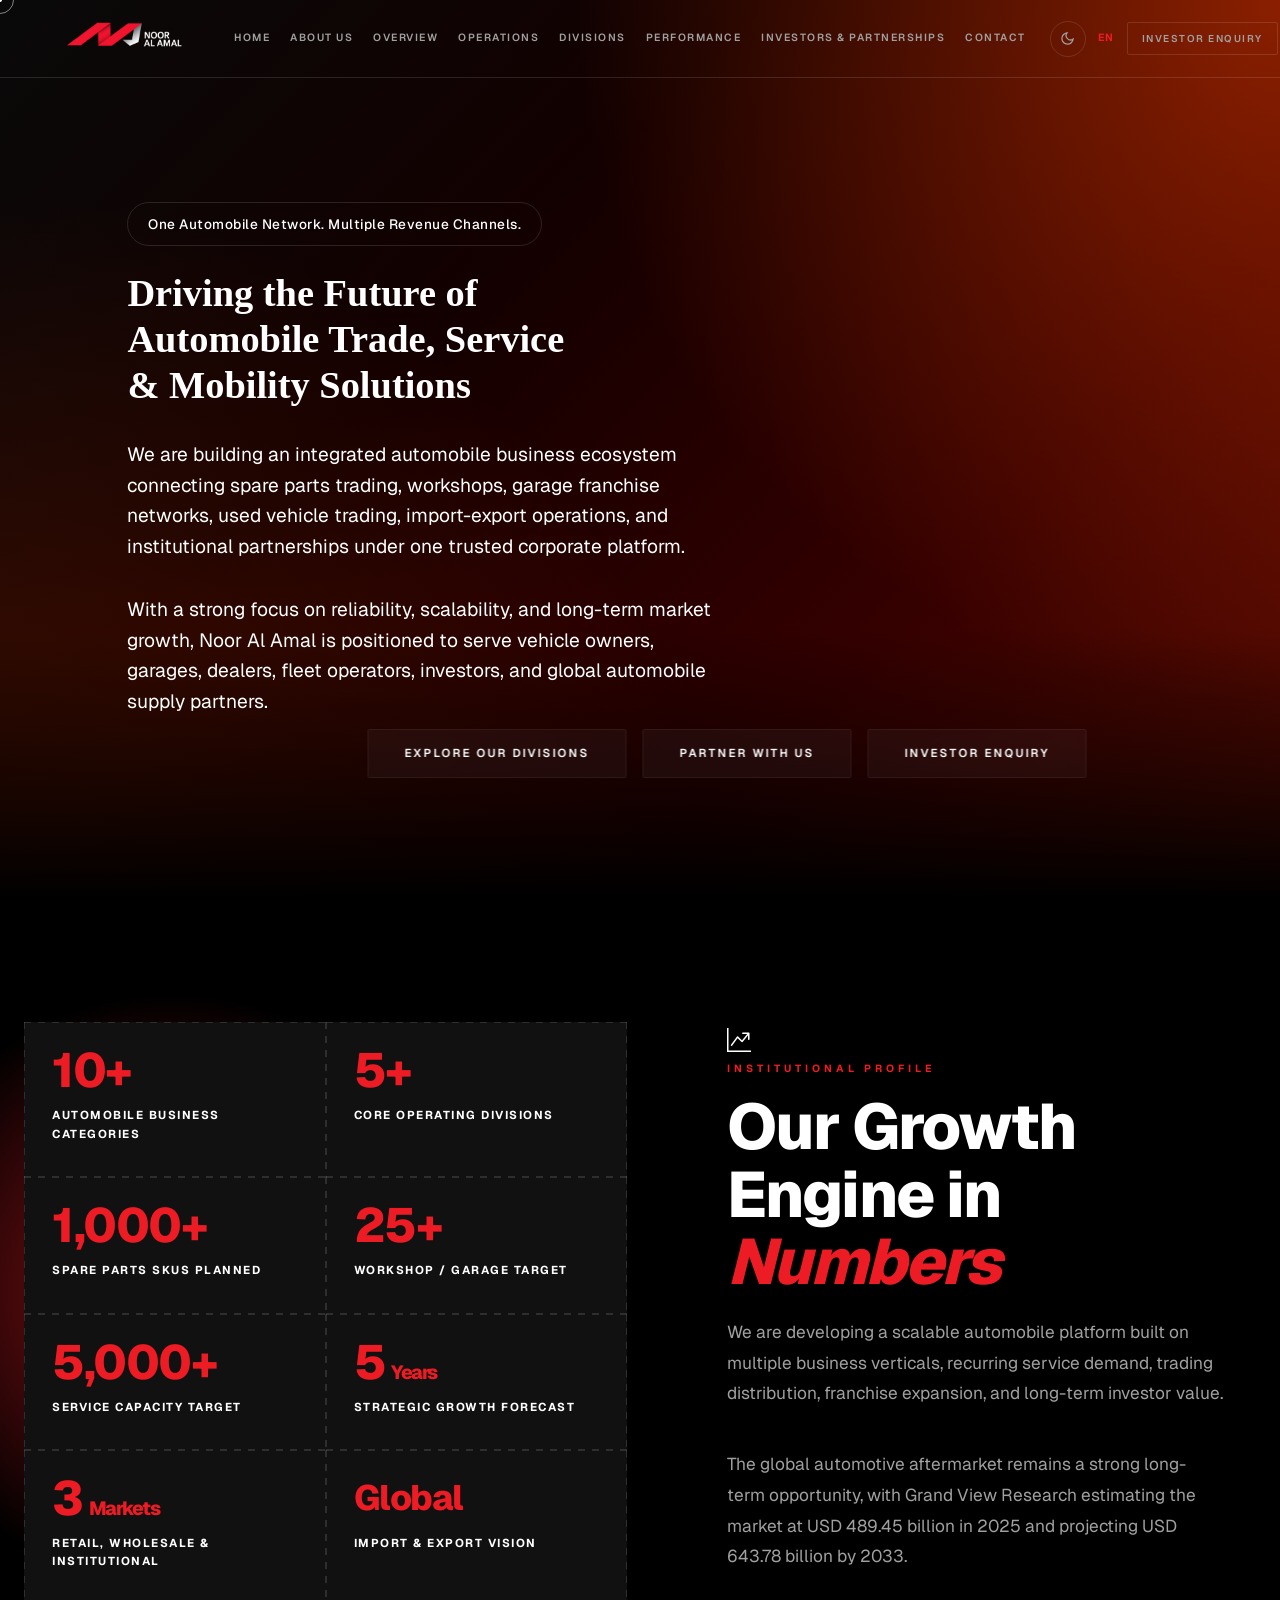
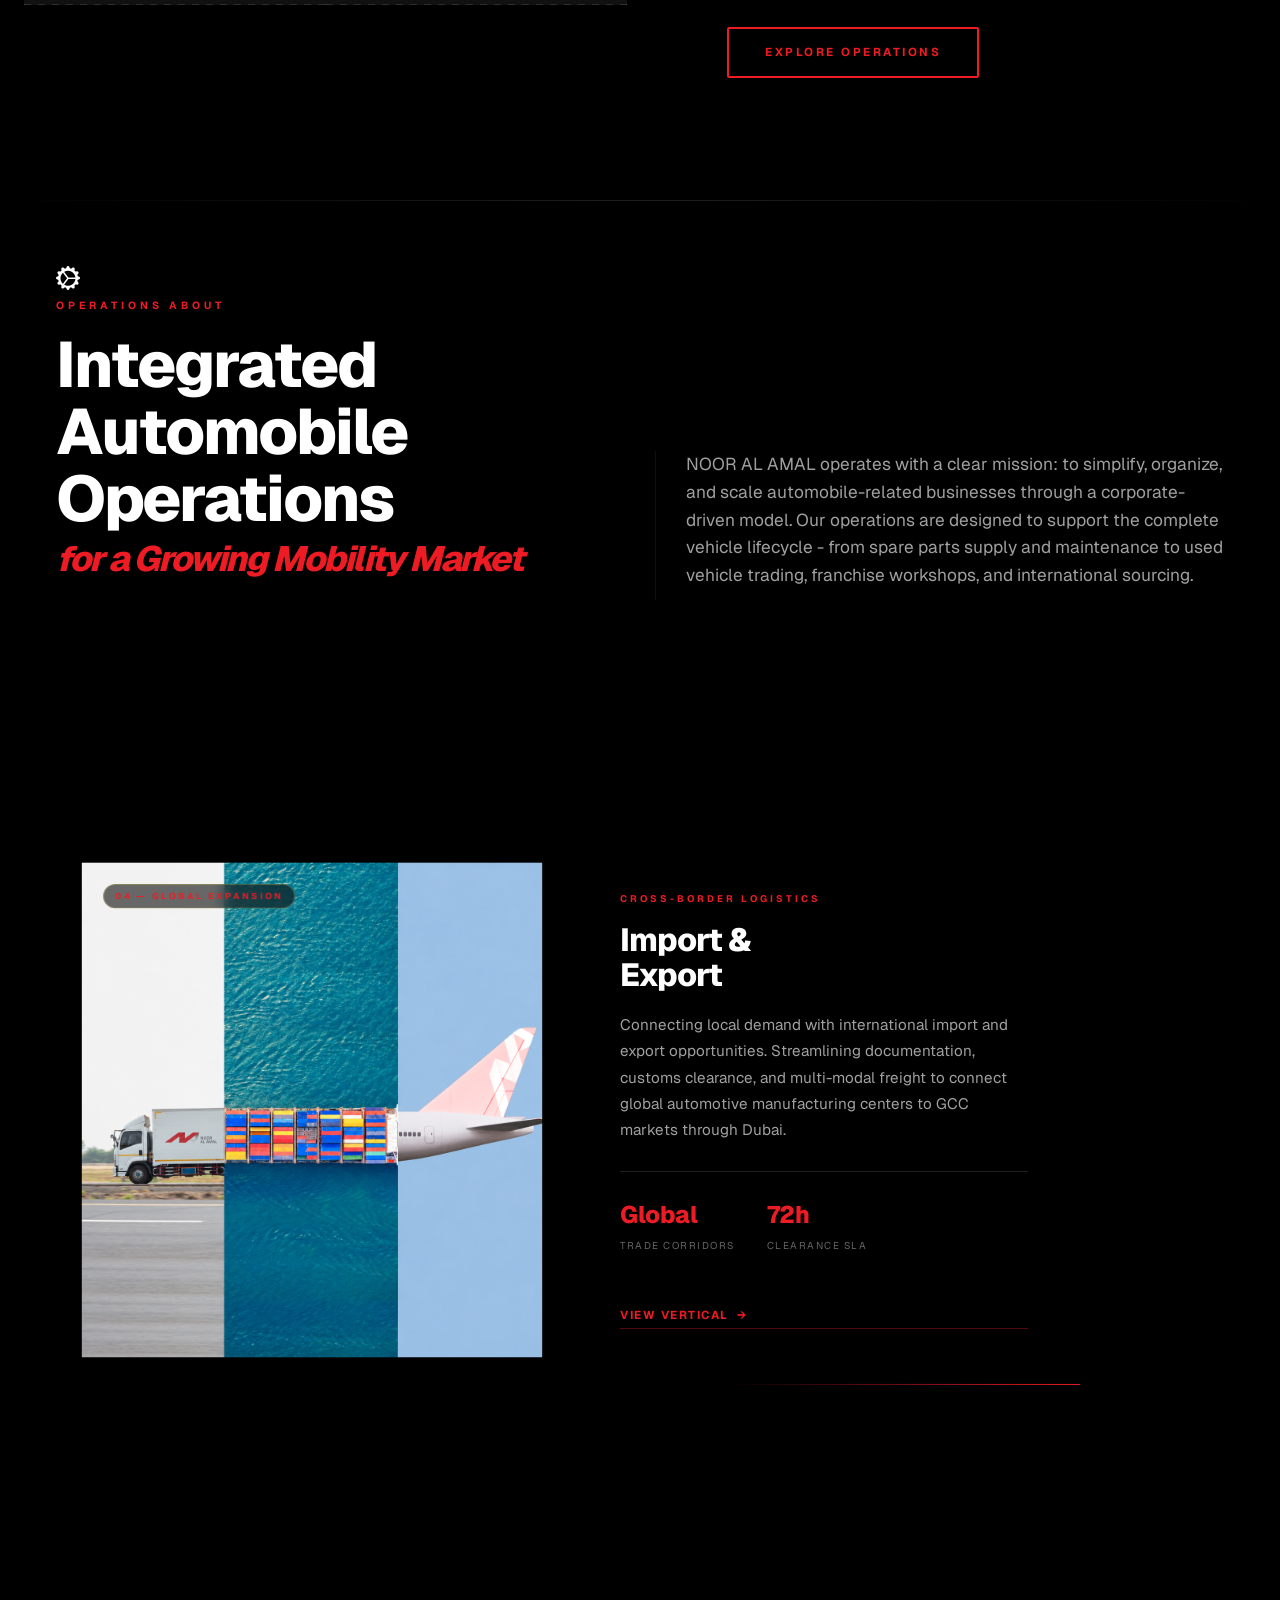
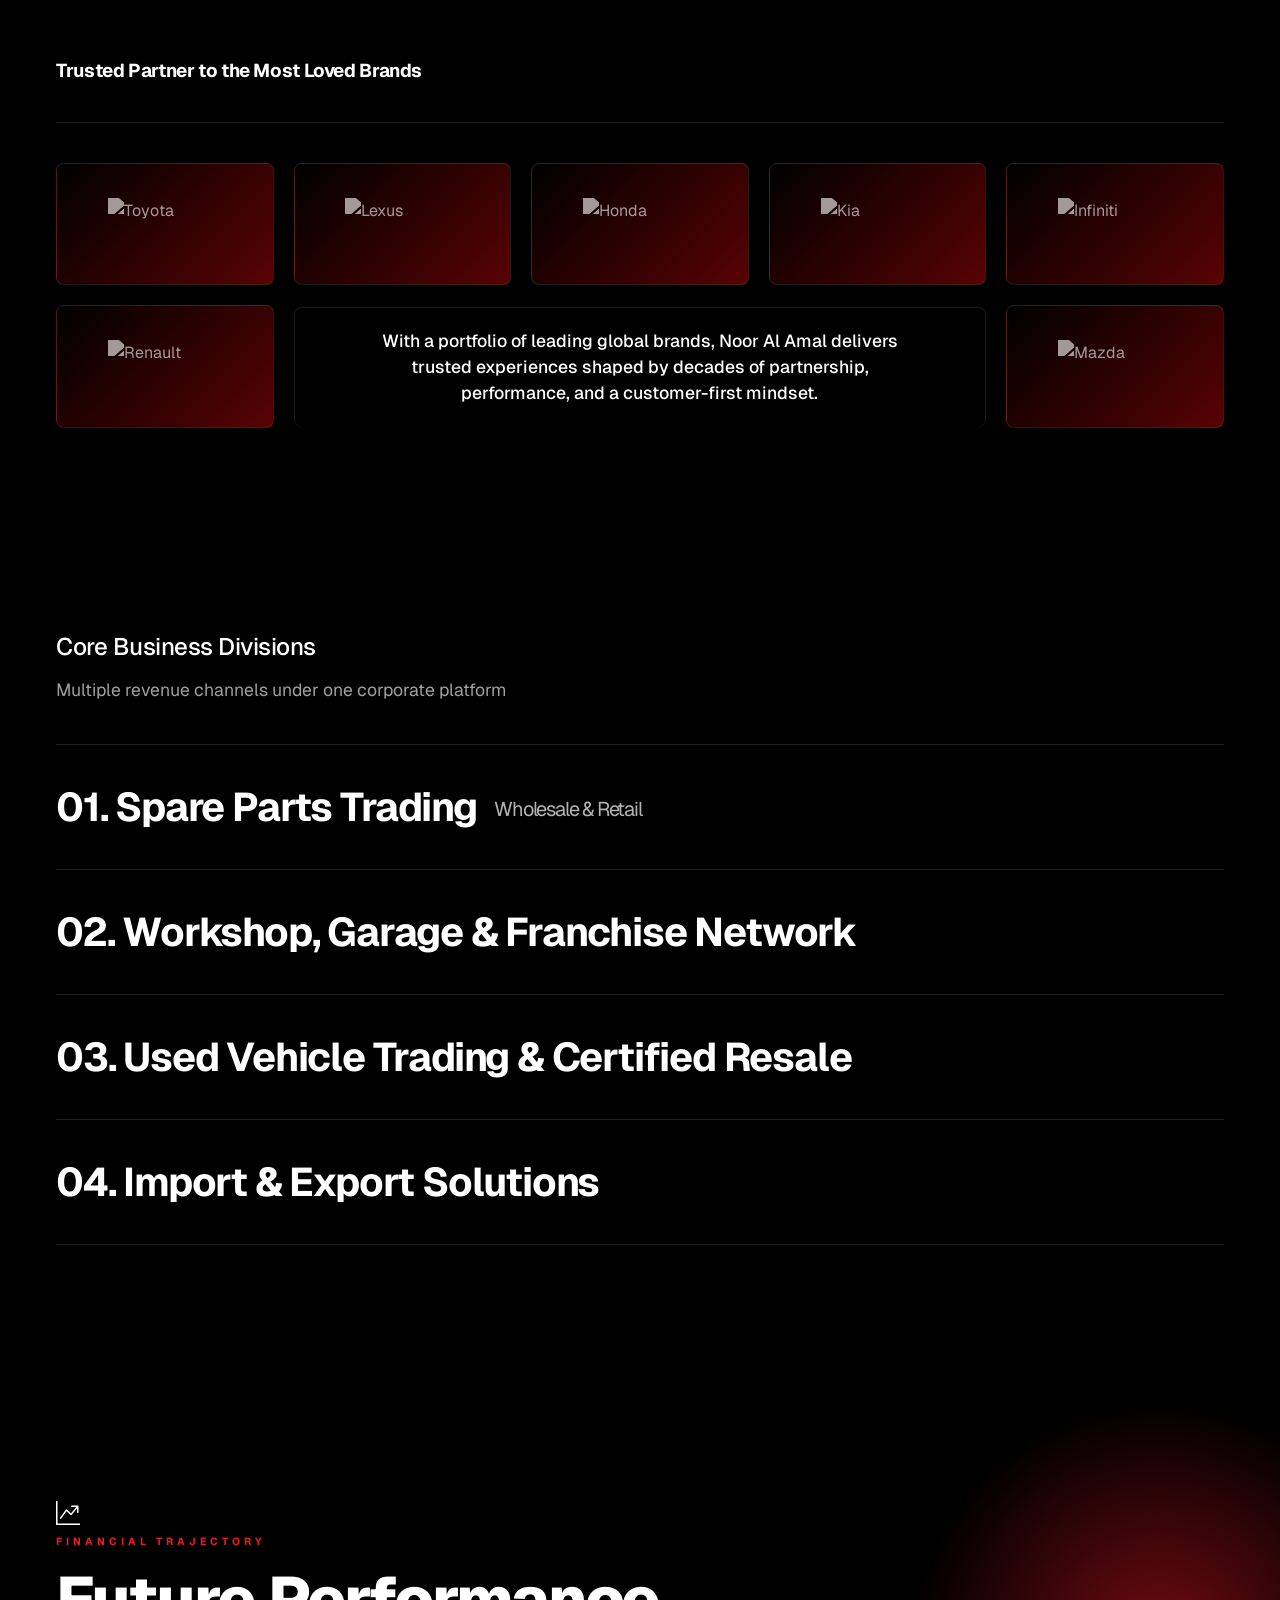
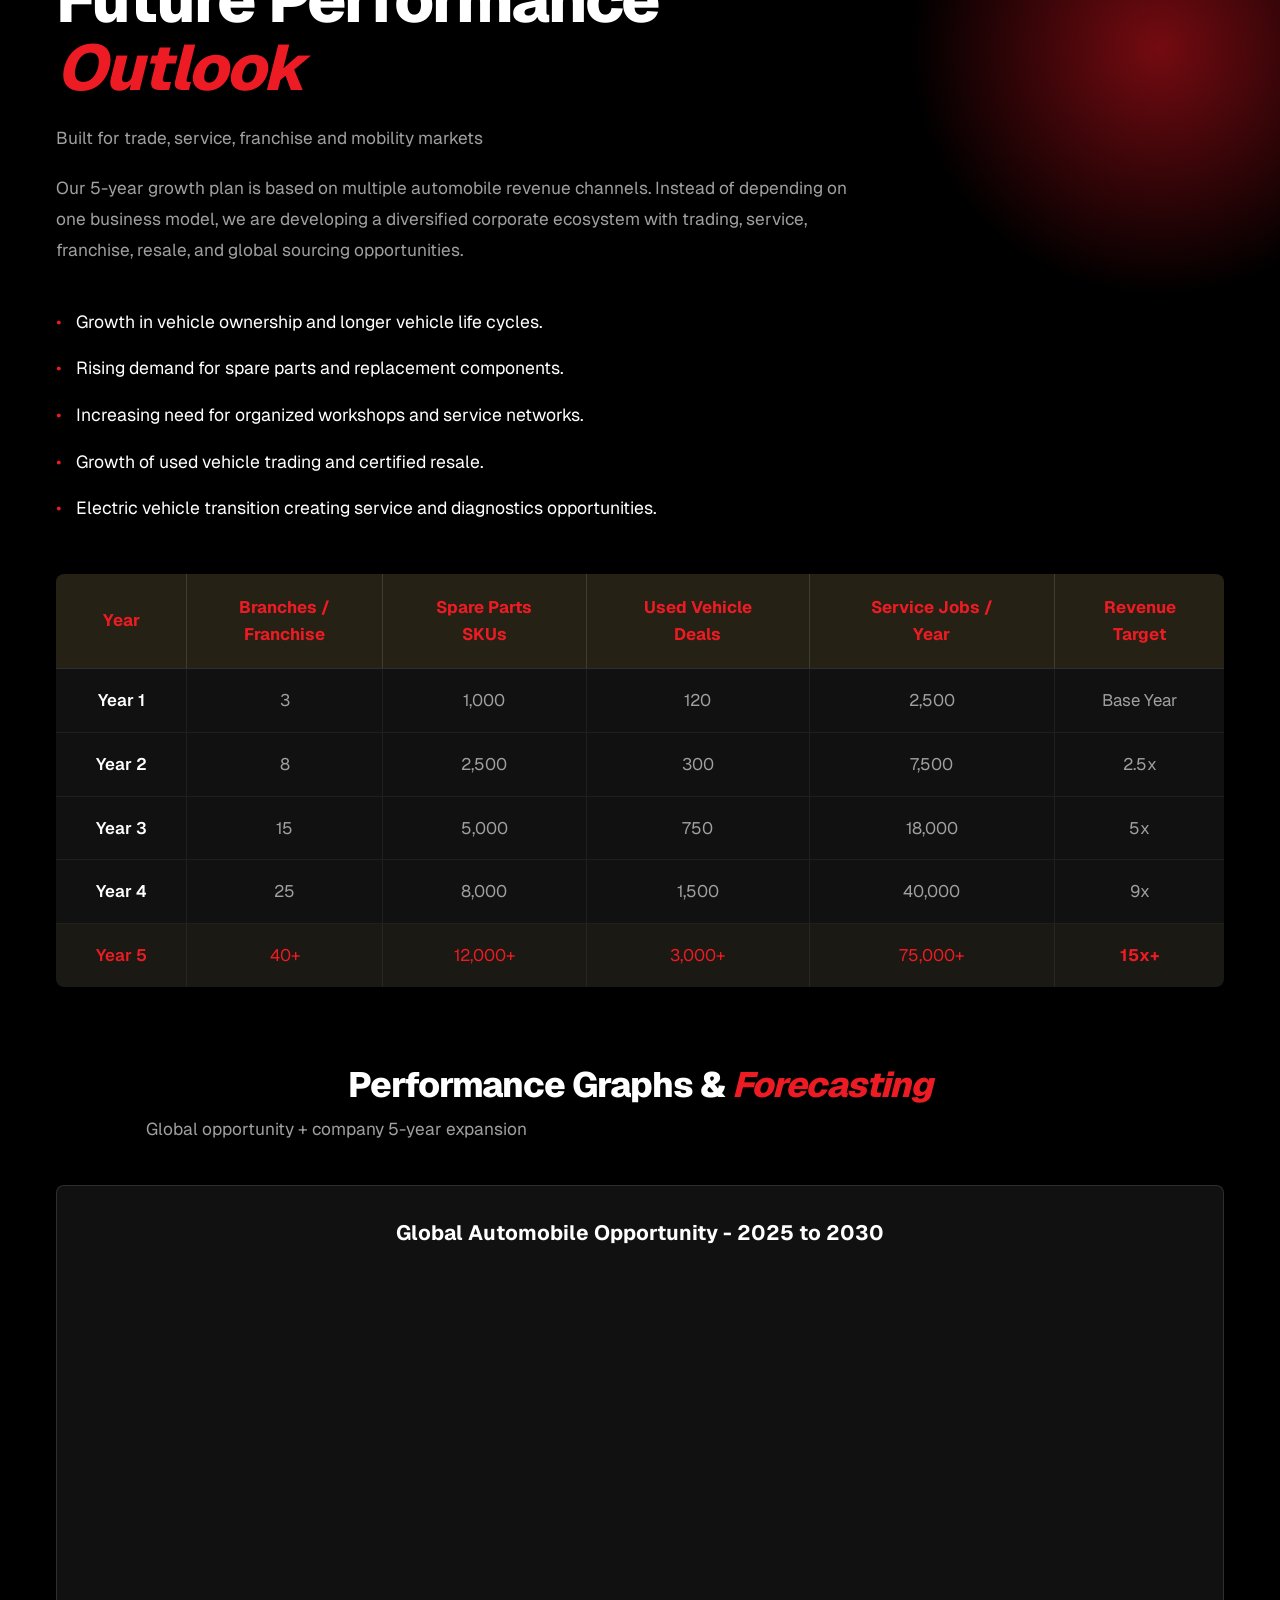
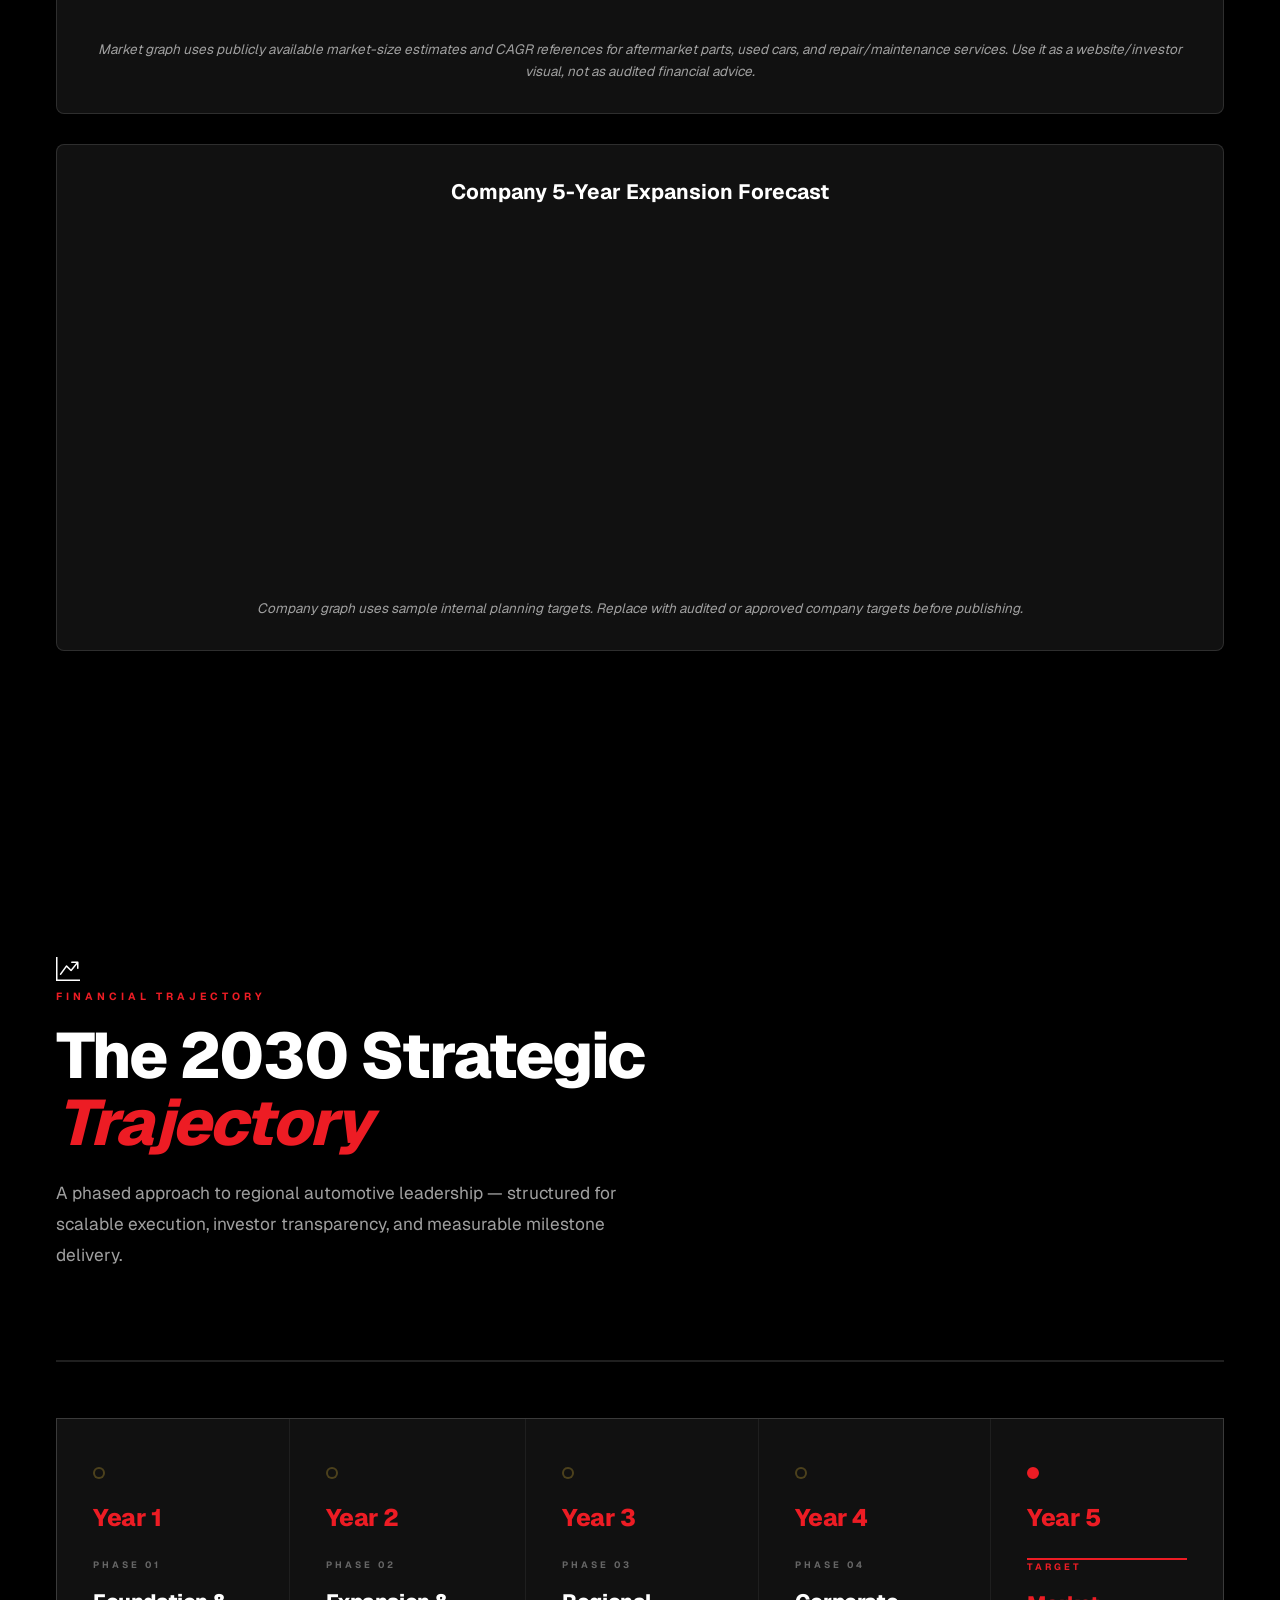
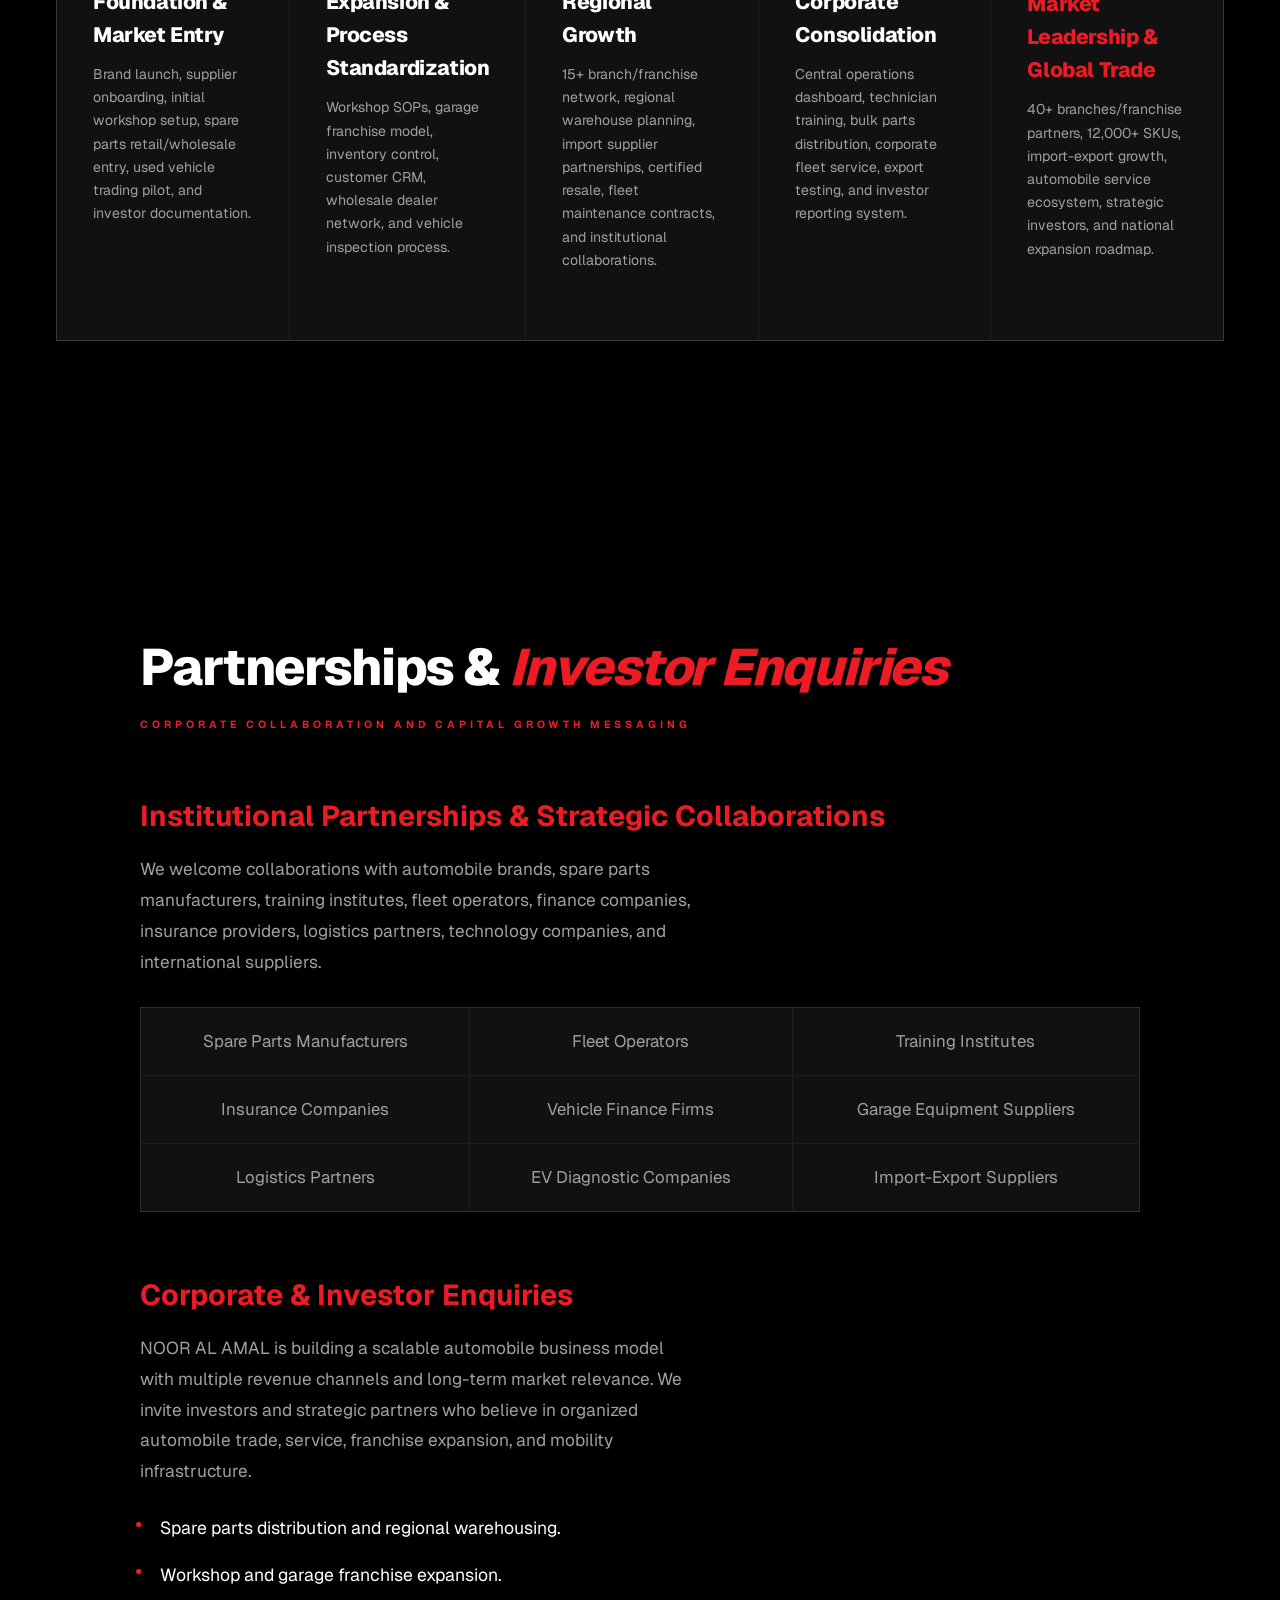
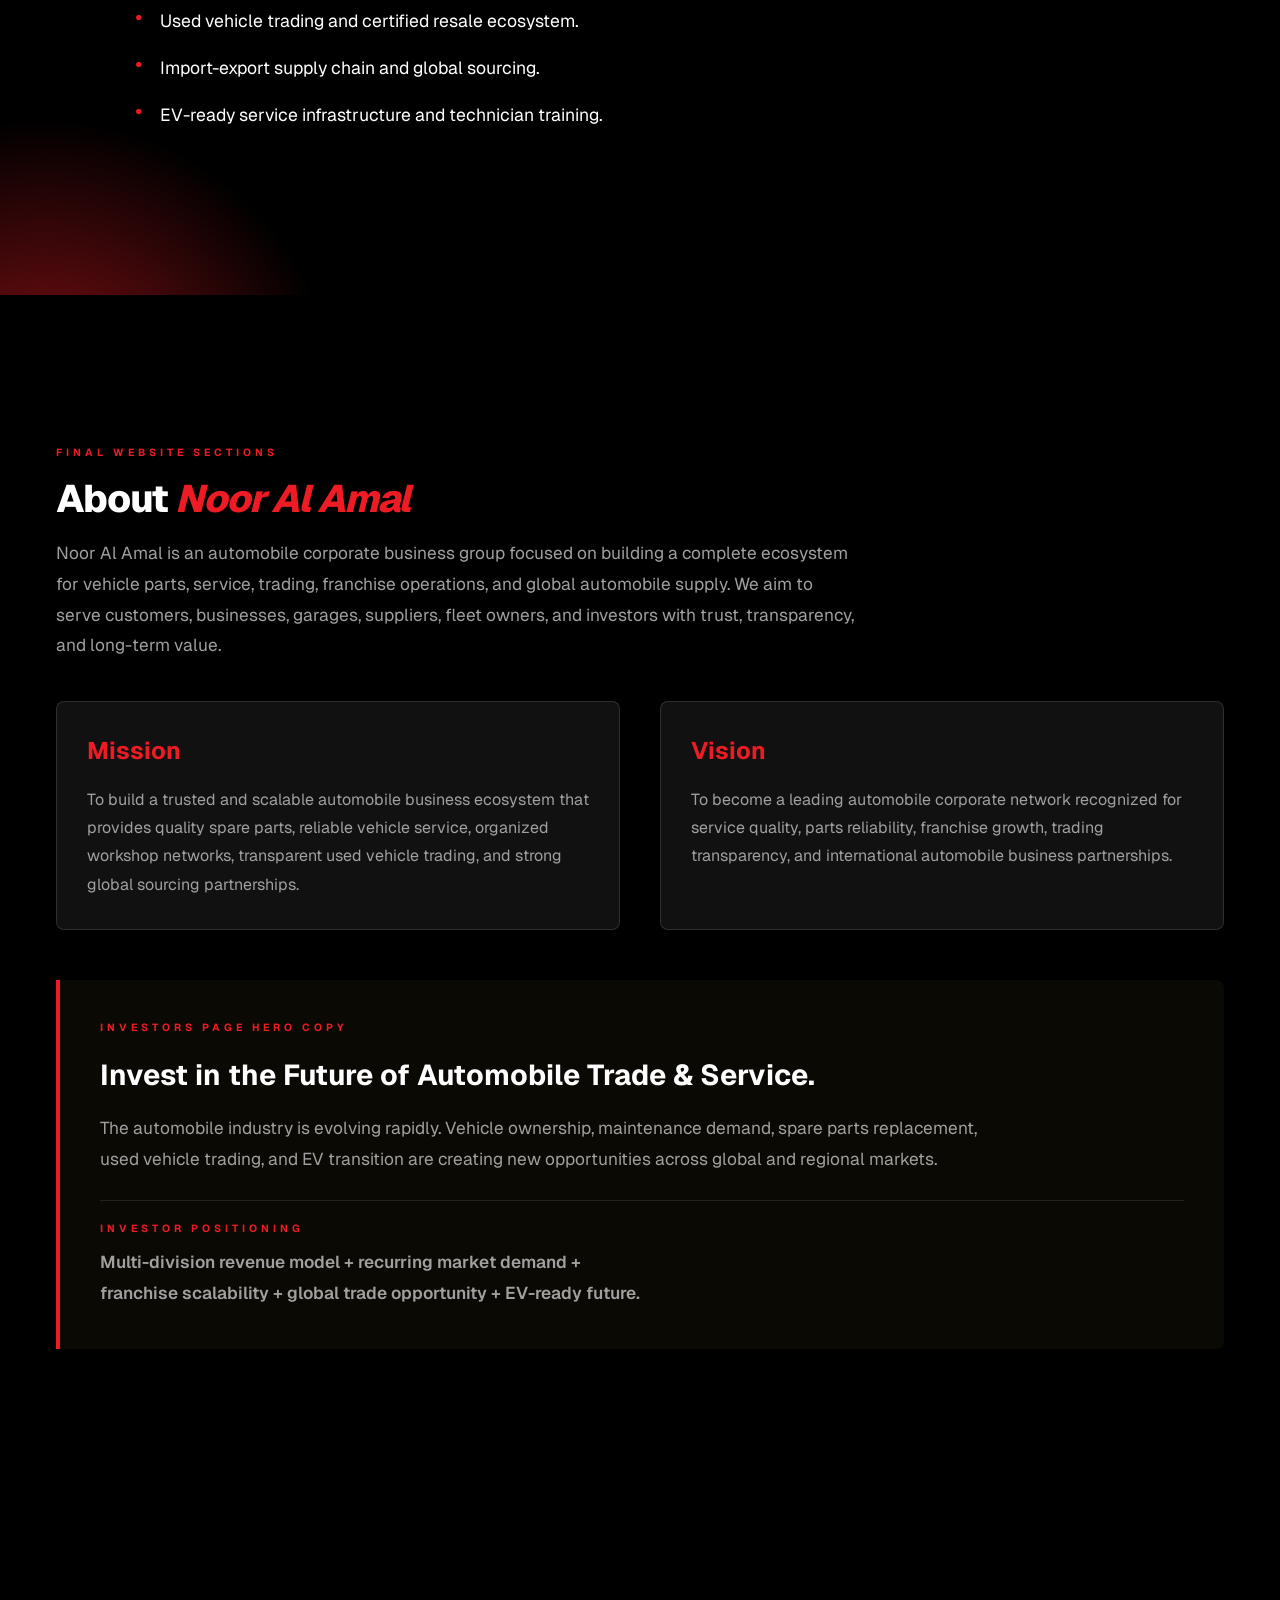
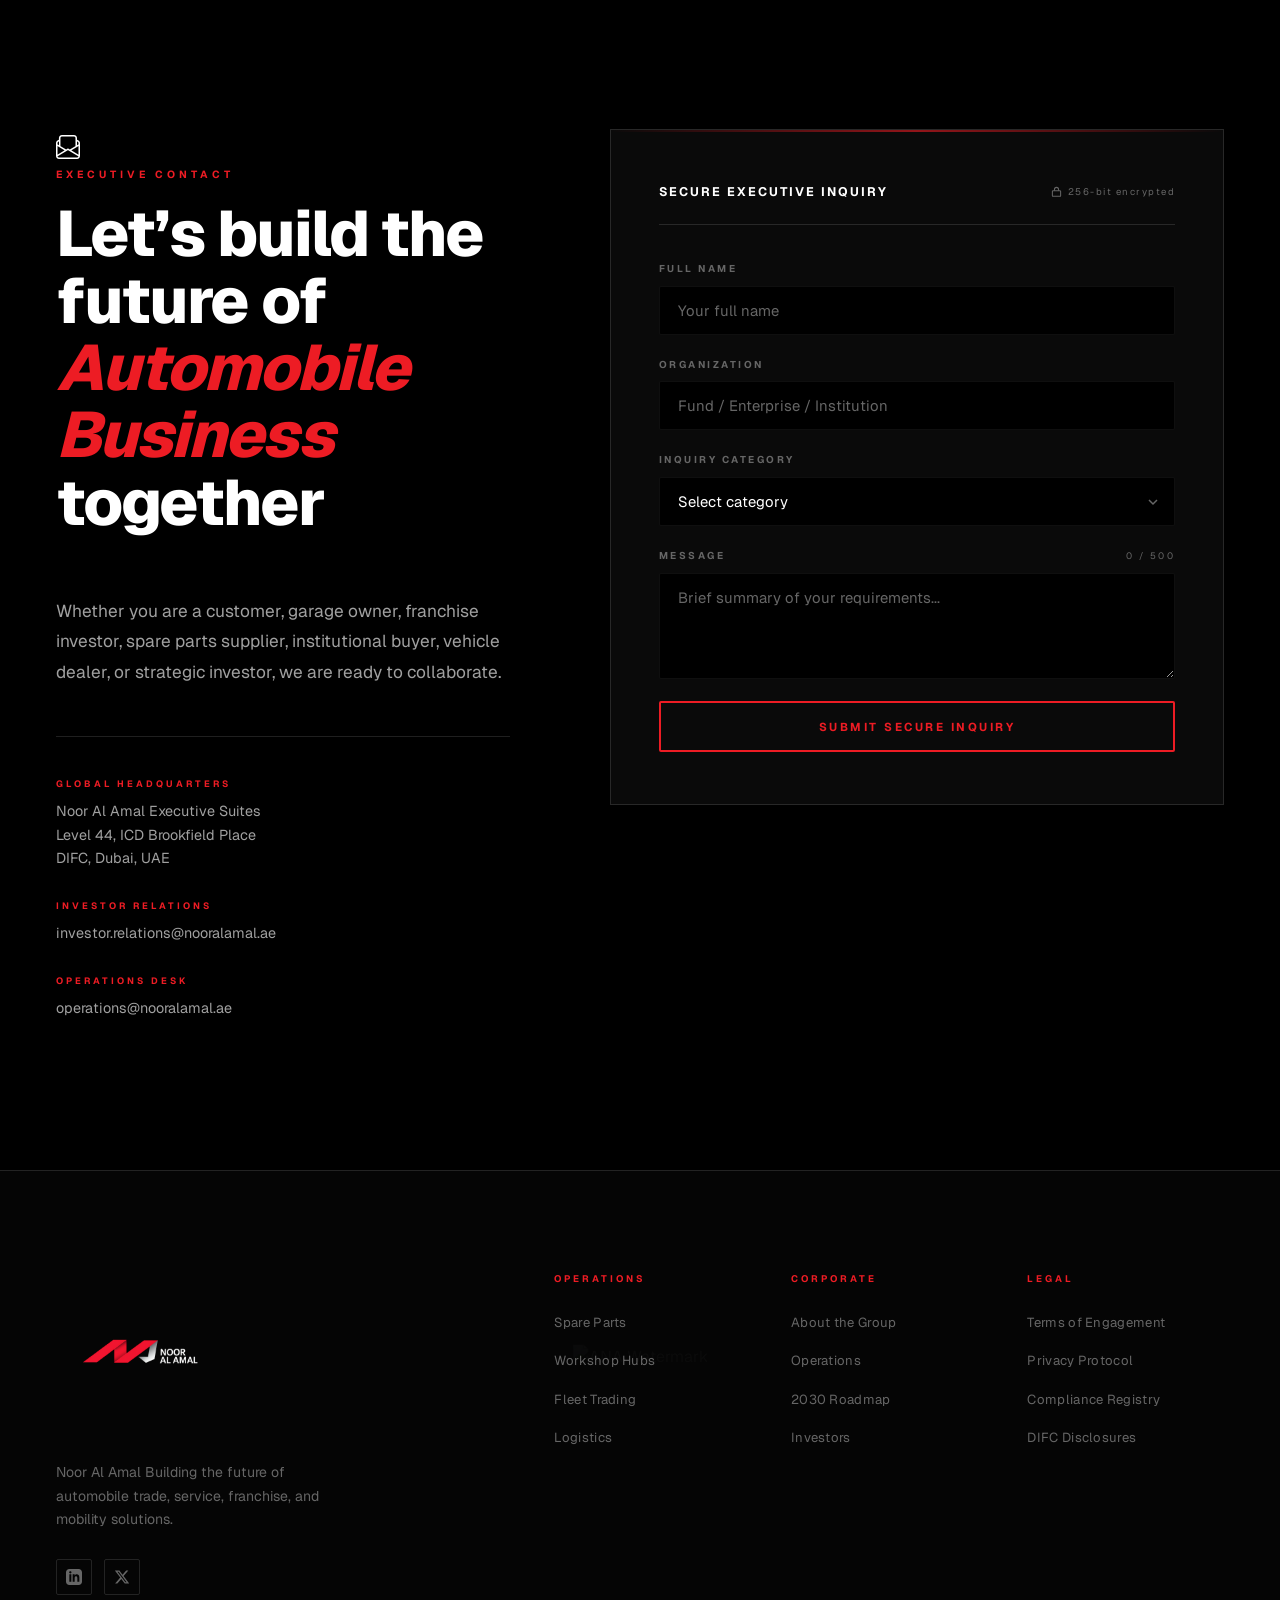
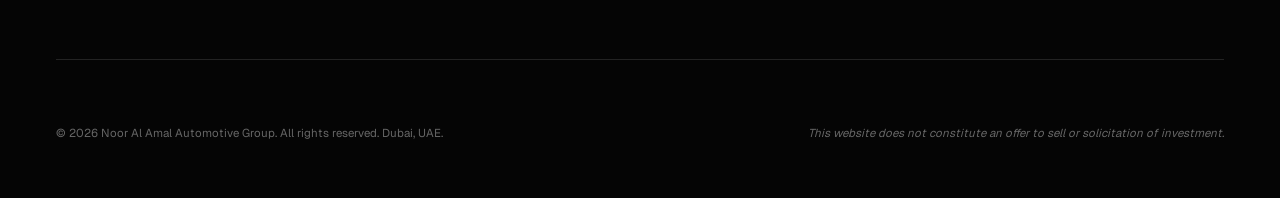
==== index.html @ b07f4338 "contents" ====
<!DOCTYPE html>
<html lang="en" data-theme="dark">

<head>
    <meta charset="UTF-8">
    <meta name="viewport" content="width=device-width, initial-scale=1.0">
    <title>Noor Al Amal Automotive Group | Dubai, UAE</title>
    <meta name="description"
        content="Noor Al Amal Automotive Group — an institutional-grade automotive enterprise. Spare parts, workshop, vehicle trading, and cross-border logistics. Dubai, UAE.">
    <meta name="keywords"
        content="Noor Al Amal, Automotive Group, Dubai UAE, Spare Parts, Workshop, Vehicle Trading, GCC Automotive, Investor Relations">
    <meta property="og:title" content="Noor Al Amal Automotive Group | Dubai, UAE">
    <meta property="og:description"
        content="Defining Automotive Excellence in the UAE — institutional-grade, investor-ready, GCC-scale.">
    <meta property="og:type" content="website">

    <!-- Google Fonts: Geist & Segoe UI Variable fallback -->
    <link rel="preconnect" href="https://fonts.googleapis.com">
    <link rel="preconnect" href="https://fonts.gstatic.com" crossorigin>
    <link href="https://fonts.googleapis.com/css2?family=Geist:wght@300;400;500;600;700;800&display=swap"
        rel="stylesheet">

    <!-- Bootstrap Icons -->
    <link rel="stylesheet" href="https://cdn.jsdelivr.net/npm/bootstrap-icons@1.11.3/font/bootstrap-icons.min.css">

    <!-- Swiper CSS -->
    <link rel="stylesheet" href="https://cdn.jsdelivr.net/npm/swiper@11/swiper-bundle.min.css">

    <link rel="stylesheet" href="css/style.css">

    <!-- Prevent flash of wrong theme -->
    <script>
        (function () {
            const t = localStorage.getItem('ana-theme') || 'dark';
            document.documentElement.setAttribute('data-theme', t);
        })();
    </script>
</head>

<body>

    <!-- ─────────────────────── PRELOADER ─────────────────────── -->
    <div id="preloader" class="preloader">
        <div class="pre-inner">
            <div class="pre-logo-wrapper"
                style="display: flex; align-items: center; justify-content: center; gap: 14px; margin-bottom: 30px;">
                <img src="assets/images/logo.svg" alt="ANA Logo" class="logo-mark" style="height: 120px; width: auto;">
                <div class="logo-text" style="text-align: left;">
                    <span style="color: #fff;">NOOR</span>
                    <span style="color: #fff;">AL AMAL</span>
                </div>
            </div>
            <div class="pre-track">
                <div class="pre-fill" id="pre-fill"></div>
            </div>
            <div class="pre-row">
                <span class="pre-label">INITIALIZING</span>
                <span id="pre-pct">0%</span>
            </div>
        </div>
    </div>

    <!-- Cursor -->
    <div id="cur-ring" class="cur-ring"></div>
    <div id="cur-dot" class="cur-dot"></div>

    <!-- Scroll Progress -->
    <div class="sprog">
        <div class="sprog-fill" id="sprog-fill"></div>
    </div>

    <!-- Fixed Watermark -->
    <div class="wm" aria-hidden="true"><img src="assets/images/noor logo svg-04.svg" alt="Logo"></div>

    <!-- ─────────────────────── NAVIGATION ─────────────────────── -->
    <header class="nav" id="nav">
        <div class="nav-inner">

            <a href="#" class="nav-logo" aria-label="Noor Al Amal Home">
                <img src="assets/images/noor-logo-dark.png" alt="ANA Logo" class="logo-mark dark-logo">
                <img src="assets/images/noor-logo-light.svg" alt="ANA Logo" class="logo-mark light-logo">
            </a>

            <nav class="nav-links" id="nav-links" role="navigation" aria-label="Main navigation">
                <a href="#" class="nl">Home</a>
                <a href="#about" class="nl">About Us</a>
                <a href="#overview" class="nl">Overview</a>
                <a href="#operations-about" class="nl">Operations</a>
                <a href="#Divisions" class="nl">Divisions</a>
                <a href="#excellence" class="nl">Performance</a>
                <a href="#investors" class="nl">Investors & Partnerships</a>
                <a href="#contact" class="nl">Contact</a>
            </nav>

            <div class="nav-right">
                <button class="theme-btn" id="theme-btn" aria-label="Toggle theme">
                    <svg class="ic-moon" xmlns="http://www.w3.org/2000/svg" viewBox="0 0 24 24" width="15" height="15"
                        fill="none" stroke="currentColor" stroke-width="2">
                        <path d="M21 12.79A9 9 0 1 1 11.21 3 7 7 0 0 0 21 12.79z" />
                    </svg>
                    <svg class="ic-sun" xmlns="http://www.w3.org/2000/svg" viewBox="0 0 24 24" width="15" height="15"
                        fill="none" stroke="currentColor" stroke-width="2">
                        <circle cx="12" cy="12" r="5" />
                        <line x1="12" y1="1" x2="12" y2="3" />
                        <line x1="12" y1="21" x2="12" y2="23" />
                        <line x1="4.22" y1="4.22" x2="5.64" y2="5.64" />
                        <line x1="18.36" y1="18.36" x2="19.78" y2="19.78" />
                        <line x1="1" y1="12" x2="3" y2="12" />
                        <line x1="21" y1="12" x2="23" y2="12" />
                        <line x1="4.22" y1="19.78" x2="5.64" y2="18.36" />
                        <line x1="18.36" y1="5.64" x2="19.78" y2="4.22" />
                    </svg>
                </button>
                <div class="lang-sw" id="lang-sw">
                    <span class="l-active">EN</span>
                </div>
                <a href="#investors" class="btn-nav">Investor Enquiry</a>
                <a href="#contact" class="btn-nav">Become a Franchise Partner</a>
                <button class="burger" id="burger" aria-label="Menu" aria-expanded="false">
                    <span></span><span></span><span></span>
                </button>
            </div>

        </div>

        <!-- Mobile menu -->
        <div class="mob-menu" id="mob-menu" aria-hidden="true">
            <a href="#" class="mm-link">Home</a>
            <a href="#about" class="mm-link">About Us</a>
            <a href="#overview" class="mm-link">Overview</a>
            <a href="#operations-about" class="mm-link">Operations</a>
            <a href="#Divisions" class="mm-link">Divisions</a>
            <a href="#excellence" class="mm-link">Performance</a>
            <a href="#investors" class="mm-link">Investors & Partnerships</a>
            <a href="#contact" class="mm-link">Contact</a>
            <div style="height: 1px; background: var(--border-2); margin: 10px 0;"></div>
            <a href="#investors" class="mm-link">Investor Enquiry</a>
            <a href="#contact" class="mm-link mm-cta">Become a Franchise Partner</a>
        </div>
    </header>

    <main>

        <!-- hero section -->
        <section class="hero">
            <div class="hero-content">
                <div
                    style="display: inline-block; border: 1px solid var(--border); border-radius: 50px; padding: 8px 20px; margin-bottom: 24px;">
                    <span
                        style="font-family: var(--f-display); font-size: 0.85rem; font-weight: 500; letter-spacing: 0.5px; color: var(--text);">One
                        Automobile Network. Multiple Revenue Channels.</span>
                </div>
                <h1 style="font-family: Georgia, 'Times New Roman', Times, serif; font-weight: 700; letter-spacing: 0;">
                    Driving the Future of<br>
                    Automobile Trade, Service<br>
                    & Mobility Solutions
                </h1>

                <p style="margin-bottom: 20px;">
                    We are building an integrated automobile business ecosystem connecting spare parts trading,
                    workshops, garage franchise networks, used vehicle trading, import-export operations, and
                    institutional partnerships under one trusted corporate platform.
                </p>
                <p style="margin-bottom: 60px;">
                    With a strong focus on reliability, scalability, and long-term market growth, Noor Al Amal
                    is positioned to serve vehicle owners, garages, dealers, fleet operators, investors, and global
                    automobile supply partners.
                </p>
                <div class="hero-actions">
                    <a href="#Divisions" class="btn-ghost">Explore Our Divisions</a>
                    <a href="#contact" class="btn-ghost">Partner With Us</a>
                    <a href="#investors" class="btn-ghost">Investor Enquiry</a>
                </div>
            </div>
        </section>

        <!-- ═══════════════════════════════════════════════════════════
     COMPANY OVERVIEW
═══════════════════════════════════════════════════════════ -->
        <section class="section ov-sec" id="overview">
            <!-- Accent background -->
            <div class="sec-glow-em" aria-hidden="true"></div>


            <div class="container">
                <div class="ov-layout">
                    <div class="ov-left">
                        <i class="bi bi-graph-up-arrow sec-icon reveal"></i>
                        <div class="sec-label reveal">Institutional Profile</div>
                        <h2 class="sec-h2 reveal" style="margin-top: 10px;">
                            Our Growth Engine in<br>
                            <em class="gold">Numbers</em>
                        </h2>
                        <p class="sec-body reveal">
                            We are developing a scalable automobile platform built on multiple business verticals,
                            recurring
                            service demand, trading distribution, franchise expansion, and long-term investor value.
                        </p>
                        <p class="sec-body reveal" style="margin-top: 5px;">
                            The global automotive aftermarket remains a strong long-term opportunity, with Grand View
                            Research estimating
                            the market at USD 489.45 billion in 2025 and projecting USD 643.78 billion by 2033.
                        </p>
                        <a href="#verticals" class="btn-gold reveal"
                            style="margin-top: 15px; display: inline-block;">Explore Operations</a>
                    </div>
                    <div class="ov-right">
                        <div class="ov-stats">
                            <div class="ovs reveal">
                                <div class="ovs-n gold"><span class="cnt" data-t="10">0</span>+</div>
                                <div class="ovs-label">Automobile Business Categories</div>
                            </div>
                            <div class="ovs reveal">
                                <div class="ovs-n gold"><span class="cnt" data-t="5">0</span>+</div>
                                <div class="ovs-label">Core Operating Divisions</div>
                            </div>
                            <div class="ovs reveal">
                                <div class="ovs-n gold"><span class="cnt" data-t="1000">0</span>+</div>
                                <div class="ovs-label">Spare Parts SKUs Planned</div>
                            </div>
                            <div class="ovs reveal">
                                <div class="ovs-n gold"><span class="cnt" data-t="25">0</span>+</div>
                                <div class="ovs-label">Workshop / Garage Target</div>
                            </div>
                            <div class="ovs reveal">
                                <div class="ovs-n gold"><span class="cnt" data-t="5000">0</span>+</div>
                                <div class="ovs-label">Service Capacity Target</div>
                            </div>
                            <div class="ovs reveal">
                                <div class="ovs-n gold"><span class="cnt" data-t="5">0</span><span
                                        style="font-size: 1.2rem; margin-left: 6px;">Years</span></div>
                                <div class="ovs-label">Strategic Growth Forecast</div>
                            </div>
                            <div class="ovs reveal">
                                <div class="ovs-n gold"><span class="cnt" data-t="3">0</span><span
                                        style="font-size: 1.2rem; margin-left: 6px;">Markets</span></div>
                                <div class="ovs-label">Retail, Wholesale & Institutional</div>
                            </div>
                            <div class="ovs reveal">
                                <div class="ovs-n gold"
                                    style="font-size: 2.2rem; display: flex; align-items: center; height: 3rem;">Global
                                </div>
                                <div class="ovs-label">Import & Export Vision</div>
                            </div>
                        </div>
                    </div>
                </div>
            </div>
        </section>



        <!-- ═══════════════════════════════════════════════════════════
     OPERATIONAL CAROUSEL
═══════════════════════════════════════════════════════════ -->
        <section class="ops-sec" id="operations-about">
            <div class="container">
                <div class="ops-header"
                    style="display: flex; gap: 60px; flex-wrap: wrap; justify-content: space-between; align-items: flex-end; margin-bottom: 60px;">
                    <div style="flex: 1; min-width: 300px;">
                        <i class="bi bi-gear-wide-connected sec-icon reveal"></i>
                        <div class="sec-label reveal">Operations About</div>
                        <h2 class="sec-h2 reveal" style="margin-top: 10px;">
                            Integrated Automobile Operations<br>
                            <em class="gold" style="font-size: 2.2rem; display: block; margin-top: 8px;">for a Growing
                                Mobility Market</em>
                        </h2>
                    </div>
                    <div class="reveal"
                        style="flex: 1; min-width: 300px; max-width: 600px; padding-left: 30px; border-left: 1px solid var(--border-2); padding-bottom: 10px;">
                        <p class="sec-body" style="color: var(--text-2); line-height: 1.6; margin: 0; max-width: 100%;">
                            NOOR AL AMAL operates with a clear mission: to simplify, organize, and scale
                            automobile-related businesses through a corporate-driven model. Our operations are designed
                            to
                            support the complete vehicle lifecycle - from spare parts supply and maintenance to used
                            vehicle
                            trading, franchise workshops, and international sourcing.
                        </p>
                    </div>
                </div>
            </div>

            <div class="ops-horizontal-wrap" id="carousel">
                <div class="ops-horizontal-inner" id="ops-horizontal-inner">

                    <!-- Slide 01: Supply Strength -->
                    <div class="oslide">
                        <div class="oslide-img osi-1">
                            <div class="osi-overlay">
                                <img src="assets/images/spare-parts.png" alt="">
                            </div>
                            <div class="osi-label">01 — SUPPLY STRENGTH</div>
                            <div class="osi-pattern"></div>
                        </div>
                        <div class="oslide-body">
                            <span class="oslide-tag">SUPPLY CHAIN PRECISION</span>
                            <h3 class="oslide-title">Spare Parts<br>Distribution</h3>
                            <p class="oslide-text">Reliable sourcing channels for quality-tested automobile spare parts.
                                We manage a multi-tiered inventory architecture ensuring just-in-time availability for
                                the UAE market.</p>
                            <div class="oslide-metrics">
                                <div class="osm"><span class="osm-n">10K+</span><span class="osm-l">Active SKUs</span>
                                </div>
                                <div class="osm"><span class="osm-n">98%</span><span class="osm-l">Fill Rate</span>
                                </div>
                            </div>
                            <a href="#verticals" class="btn-text-arrow">View Vertical <span>→</span></a>
                        </div>
                    </div>

                    <!-- Slide 02: Service Network -->
                    <div class="oslide">
                        <div class="oslide-img osi-2">
                            <div class="osi-overlay">
                                <img src="assets/images/workshop.png" alt="">
                            </div>
                            <div class="osi-label">02 — SERVICE NETWORK</div>
                            <div class="osi-pattern"></div>
                        </div>
                        <div class="oslide-body">
                            <span class="oslide-tag">TECHNICAL THROUGHPUT</span>
                            <h3 class="oslide-title">Workshop<br>Operations</h3>
                            <p class="oslide-text">Scalable workshop, garage, and franchise models. High-volume
                                diagnostics and standardized repair protocols engineered to OEM benchmarks.</p>
                            <div class="oslide-metrics">
                                <div class="osm"><span class="osm-n">15K+</span><span class="osm-l">Annual
                                        Services</span></div>
                                <div class="osm"><span class="osm-n">94%</span><span class="osm-l">First-Fix Rate</span>
                                </div>
                            </div>
                            <a href="#verticals" class="btn-text-arrow">View Vertical <span>→</span></a>
                        </div>
                    </div>

                    <!-- Slide 03: Trading Intelligence -->
                    <div class="oslide">
                        <div class="oslide-img osi-3">
                            <div class="osi-overlay">
                                <img src="assets/images/trade.png" alt="">
                            </div>
                            <div class="osi-label">03 — TRADING INTELLIGENCE</div>
                            <div class="osi-pattern"></div>
                        </div>
                        <div class="oslide-body">
                            <span class="oslide-tag">ASSET-BACKED LIQUIDITY</span>
                            <h3 class="oslide-title">Vehicle<br>Trading</h3>
                            <p class="oslide-text">Structured systems for used vehicle buying, selling, valuation, and
                                resale. A sophisticated trading platform for identifying undervalued assets and
                                positioning them for premium market reentry.</p>
                            <div class="oslide-metrics">
                                <div class="osm"><span class="osm-n">AED 85M</span><span class="osm-l">Asset
                                        Backing</span></div>
                                <div class="osm"><span class="osm-n">3.2x</span><span class="osm-l">Inventory
                                        Velocity</span></div>
                            </div>
                            <a href="#verticals" class="btn-text-arrow">View Vertical <span>→</span></a>
                        </div>
                    </div>

                    <!-- Slide 04: Global Expansion -->
                    <div class="oslide">
                        <div class="oslide-img osi-5">
                            <div class="osi-overlay">
                                <img src="assets/images/import-export.png" alt="">
                            </div>
                            <div class="osi-label">04 — GLOBAL EXPANSION</div>
                            <div class="osi-pattern"></div>
                        </div>
                        <div class="oslide-body">
                            <span class="oslide-tag">CROSS-BORDER LOGISTICS</span>
                            <h3 class="oslide-title">Import &amp;<br>Export</h3>
                            <p class="oslide-text">Connecting local demand with international import and export
                                opportunities. Streamlining documentation, customs clearance, and multi-modal freight to
                                connect global automotive manufacturing centers to GCC markets through Dubai.</p>
                            <div class="oslide-metrics">
                                <div class="osm"><span class="osm-n">Global</span><span class="osm-l">Trade
                                        Corridors</span></div>
                                <div class="osm"><span class="osm-n">72h</span><span class="osm-l">Clearance SLA</span>
                                </div>
                            </div>
                            <a href="#verticals" class="btn-text-arrow">View Vertical <span>→</span></a>
                        </div>
                    </div>

                </div>
            </div>
        </section>


        <!-- ═══════════════════════════════════════════════════════════
     BRANDS SLIDER
═══════════════════════════════════════════════════════════ -->
        <section class="section brands-sec">
            <div class="container">
                <div class="brands-header">
                    <h3>Trusted Partner to the Most Loved Brands</h3>
                </div>
                <div class="brands-grid">
                    <!-- Row 1 -->
                    <div class="brand-box"><img src="assets/icons/toyota.png" alt="Toyota"></div>
                    <div class="brand-box"><img src="assets/icons/lexus.png" alt="Lexus"></div>
                    <div class="brand-box"><img src="assets/icons/honda.png" alt="Honda"></div>
                    <div class="brand-box"><img src="assets/icons/kia.png" alt="Kia"></div>
                    <div class="brand-box"><img src="assets/icons/infiniti.png" alt="Infiniti"></div>

                    <!-- Row 2 -->
                    <div class="brand-box"><img src="assets/icons/renault.png" alt="Renault"></div>
                    <div class="brand-box brand-text-box">
                        <p>With a portfolio of leading global brands, Noor Al Amal delivers trusted experiences shaped
                            by decades of partnership, performance, and a customer-first mindset.</p>
                    </div>
                    <div class="brand-box"><img src="assets/icons/mazda.png" alt="Mazda"></div>


                </div>
            </div>
        </section>



        <!-- ═══════════════════════════════════════════════════════════
     OUR DIVISIONS
═══════════════════════════════════════════════════════════ -->
        <section class="section divisions-sec" id="Divisions">
            <div class="container">
                <div class="reveal" style="margin-bottom: 40px;">
                    <h2 class="div-header" style="margin-bottom: 10px;">Core Business Divisions</h2>
                    <p style="color: var(--text-2); font-size: 1.1rem; max-width: 600px;">Multiple revenue channels
                        under one corporate platform</p>
                </div>
                <div class="div-list">
                    <a href="divisions.html#spare-parts" class="div-item reveal">
                        <h3 style="font-size: clamp(1.8rem, 4vw, 2.5rem);">01. Spare Parts Trading <span
                                style="font-size: 0.5em; opacity: 0.7; font-weight: 400; display: inline-block; transform: translateY(-5px); margin-left: 10px;">Wholesale
                                & Retail</span></h3>
                    </a>
                    <a href="divisions.html#workshop" class="div-item reveal">
                        <h3 style="font-size: clamp(1.8rem, 4vw, 2.5rem);">02. Workshop, Garage & Franchise Network</h3>
                    </a>
                    <a href="divisions.html#trading" class="div-item reveal">
                        <h3 style="font-size: clamp(1.8rem, 4vw, 2.5rem);">03. Used Vehicle Trading & Certified Resale
                        </h3>
                    </a>
                    <a href="divisions.html#logistics" class="div-item reveal">
                        <h3 style="font-size: clamp(1.8rem, 4vw, 2.5rem);">04. Import & Export Solutions</h3>
                    </a>
                </div>
            </div>
        </section>


        <!-- ═══════════════════════════════════════════════════════════
     OPERATIONAL EXCELLENCE
═══════════════════════════════════════════════════════════ -->
        <section class="section exc-sec" id="excellence">
            <div class="sec-glow-tl" aria-hidden="true"></div>

            <div class="container">

                <div class="exc-hdr" style="display: block; margin-bottom: 40px;">
                    <i class="bi bi-graph-up-arrow sec-icon reveal"></i>
                    <div class="sec-label reveal">Financial Trajectory</div>
                    <h2 class="sec-h2 reveal">Future Performance<br><em class="gold">Outlook</em></h2>
                    <p class="sec-body reveal" style="margin-bottom:20px;max-width:800px; color: var(--text-2);">Built
                        for trade, service, franchise and mobility markets</p>
                    <p class="sec-body reveal" style="margin-bottom:30px;max-width:800px">Our 5-year growth plan is
                        based on multiple automobile revenue channels. Instead of depending on one business model, we
                        are developing a diversified corporate ecosystem with trading, service, franchise, resale, and
                        global sourcing opportunities.</p>
                </div>

                <ul class="reveal"
                    style="list-style-type: none; margin-left: 0; padding-left: 20px; margin-bottom: 50px; color: var(--text); font-size: 1.1rem; line-height: 1.8;">
                    <li style="margin-bottom: 15px; position: relative;"><span
                            style="position: absolute; left: -20px; color: var(--gold);">&bull;</span> Growth in vehicle
                        ownership and longer vehicle life cycles.</li>
                    <li style="margin-bottom: 15px; position: relative;"><span
                            style="position: absolute; left: -20px; color: var(--gold);">&bull;</span> Rising demand for
                        spare parts and replacement components.</li>
                    <li style="margin-bottom: 15px; position: relative;"><span
                            style="position: absolute; left: -20px; color: var(--gold);">&bull;</span> Increasing need
                        for organized workshops and service networks.</li>
                    <li style="margin-bottom: 15px; position: relative;"><span
                            style="position: absolute; left: -20px; color: var(--gold);">&bull;</span> Growth of used
                        vehicle trading and certified resale.</li>
                    <li style="margin-bottom: 15px; position: relative;"><span
                            style="position: absolute; left: -20px; color: var(--gold);">&bull;</span> Electric vehicle
                        transition creating service and diagnostics opportunities.</li>
                </ul>

                <div class="reveal" style="overflow-x: auto; padding-bottom: 20px;">
                    <table
                        style="width: 100%; border-collapse: collapse; text-align: center; background: var(--card); font-size: 1.05rem; border-radius: 8px; overflow: hidden; box-shadow: 0 4px 20px rgba(0,0,0,0.2);">
                        <thead>
                            <tr
                                style="background: rgba(212, 175, 55, 0.1); color: var(--gold); border-bottom: 1px solid var(--border);">
                                <th
                                    style="padding: 20px 15px; border-right: 1px solid var(--border); font-family: var(--f-display); font-weight: 700;">
                                    Year</th>
                                <th
                                    style="padding: 20px 15px; border-right: 1px solid var(--border); font-family: var(--f-display); font-weight: 700;">
                                    Branches /<br>Franchise</th>
                                <th
                                    style="padding: 20px 15px; border-right: 1px solid var(--border); font-family: var(--f-display); font-weight: 700;">
                                    Spare Parts<br>SKUs</th>
                                <th
                                    style="padding: 20px 15px; border-right: 1px solid var(--border); font-family: var(--f-display); font-weight: 700;">
                                    Used Vehicle<br>Deals</th>
                                <th
                                    style="padding: 20px 15px; border-right: 1px solid var(--border); font-family: var(--f-display); font-weight: 700;">
                                    Service Jobs /<br>Year</th>
                                <th style="padding: 20px 15px; font-family: var(--f-display); font-weight: 700;">
                                    Revenue<br>Target</th>
                            </tr>
                        </thead>
                        <tbody>
                            <tr style="border-bottom: 1px solid var(--border-2); transition: background 0.3s;"
                                onmouseover="this.style.background='rgba(255,255,255,0.02)'"
                                onmouseout="this.style.background='transparent'">
                                <td
                                    style="padding: 18px 15px; font-weight: 600; border-right: 1px solid var(--border-2);">
                                    Year 1</td>
                                <td
                                    style="padding: 18px 15px; border-right: 1px solid var(--border-2); color: var(--text-2);">
                                    3</td>
                                <td
                                    style="padding: 18px 15px; border-right: 1px solid var(--border-2); color: var(--text-2);">
                                    1,000</td>
                                <td
                                    style="padding: 18px 15px; border-right: 1px solid var(--border-2); color: var(--text-2);">
                                    120</td>
                                <td
                                    style="padding: 18px 15px; border-right: 1px solid var(--border-2); color: var(--text-2);">
                                    2,500</td>
                                <td style="padding: 18px 15px; color: var(--text-2);">Base Year</td>
                            </tr>
                            <tr style="border-bottom: 1px solid var(--border-2); transition: background 0.3s;"
                                onmouseover="this.style.background='rgba(255,255,255,0.02)'"
                                onmouseout="this.style.background='transparent'">
                                <td
                                    style="padding: 18px 15px; font-weight: 600; border-right: 1px solid var(--border-2);">
                                    Year 2</td>
                                <td
                                    style="padding: 18px 15px; border-right: 1px solid var(--border-2); color: var(--text-2);">
                                    8</td>
                                <td
                                    style="padding: 18px 15px; border-right: 1px solid var(--border-2); color: var(--text-2);">
                                    2,500</td>
                                <td
                                    style="padding: 18px 15px; border-right: 1px solid var(--border-2); color: var(--text-2);">
                                    300</td>
                                <td
                                    style="padding: 18px 15px; border-right: 1px solid var(--border-2); color: var(--text-2);">
                                    7,500</td>
                                <td style="padding: 18px 15px; color: var(--text-2);">2.5x</td>
                            </tr>
                            <tr style="border-bottom: 1px solid var(--border-2); transition: background 0.3s;"
                                onmouseover="this.style.background='rgba(255,255,255,0.02)'"
                                onmouseout="this.style.background='transparent'">
                                <td
                                    style="padding: 18px 15px; font-weight: 600; border-right: 1px solid var(--border-2);">
                                    Year 3</td>
                                <td
                                    style="padding: 18px 15px; border-right: 1px solid var(--border-2); color: var(--text-2);">
                                    15</td>
                                <td
                                    style="padding: 18px 15px; border-right: 1px solid var(--border-2); color: var(--text-2);">
                                    5,000</td>
                                <td
                                    style="padding: 18px 15px; border-right: 1px solid var(--border-2); color: var(--text-2);">
                                    750</td>
                                <td
                                    style="padding: 18px 15px; border-right: 1px solid var(--border-2); color: var(--text-2);">
                                    18,000</td>
                                <td style="padding: 18px 15px; color: var(--text-2);">5x</td>
                            </tr>
                            <tr style="border-bottom: 1px solid var(--border-2); transition: background 0.3s;"
                                onmouseover="this.style.background='rgba(255,255,255,0.02)'"
                                onmouseout="this.style.background='transparent'">
                                <td
                                    style="padding: 18px 15px; font-weight: 600; border-right: 1px solid var(--border-2);">
                                    Year 4</td>
                                <td
                                    style="padding: 18px 15px; border-right: 1px solid var(--border-2); color: var(--text-2);">
                                    25</td>
                                <td
                                    style="padding: 18px 15px; border-right: 1px solid var(--border-2); color: var(--text-2);">
                                    8,000</td>
                                <td
                                    style="padding: 18px 15px; border-right: 1px solid var(--border-2); color: var(--text-2);">
                                    1,500</td>
                                <td
                                    style="padding: 18px 15px; border-right: 1px solid var(--border-2); color: var(--text-2);">
                                    40,000</td>
                                <td style="padding: 18px 15px; color: var(--text-2);">9x</td>
                            </tr>
                            <tr style="background: rgba(212, 175, 55, 0.05);">
                                <td
                                    style="padding: 18px 15px; font-weight: 600; border-right: 1px solid var(--border-2); color: var(--gold);">
                                    Year 5</td>
                                <td
                                    style="padding: 18px 15px; border-right: 1px solid var(--border-2); color: var(--gold);">
                                    40+</td>
                                <td
                                    style="padding: 18px 15px; border-right: 1px solid var(--border-2); color: var(--gold);">
                                    12,000+</td>
                                <td
                                    style="padding: 18px 15px; border-right: 1px solid var(--border-2); color: var(--gold);">
                                    3,000+</td>
                                <td
                                    style="padding: 18px 15px; border-right: 1px solid var(--border-2); color: var(--gold);">
                                    75,000+</td>
                                <td style="padding: 18px 15px; font-weight: bold; color: var(--gold);">15x+</td>
                            </tr>
                        </tbody>
                    </table>
                </div>

                <!-- Performance Graphs & Forecasting -->
                <div class="reveal" style="margin-top: 60px;">
                    <div style="text-align: center; margin-bottom: 40px;">
                        <h2 class="sec-h2" style="font-size: 2.2rem; margin-bottom: 10px;">Performance Graphs & <em
                                class="gold">Forecasting</em></h2>
                        <p class="sec-body" style="color: var(--text-2);">Global opportunity + company 5-year expansion
                        </p>
                    </div>

                    <div
                        style="background: var(--card); border: 1px solid var(--border); border-radius: 8px; padding: 30px; margin-bottom: 30px; box-shadow: 0 4px 20px rgba(0,0,0,0.2);">
                        <h3
                            style="text-align: center; margin-bottom: 20px; font-size: 1.3rem; font-family: var(--f-display);">
                            Global Automobile Opportunity - 2025 to 2030</h3>
                        <div style="position: relative; height: 350px; width: 100%;">
                            <canvas id="marketGraph"></canvas>
                        </div>
                        <p
                            style="text-align: center; font-size: 0.85rem; color: var(--text-2); margin-top: 20px; font-style: italic;">
                            Market graph uses publicly available market-size estimates and CAGR references for
                            aftermarket parts, used cars, and repair/maintenance services. Use it as a website/investor
                            visual, not as audited financial advice.</p>
                    </div>

                    <div
                        style="background: var(--card); border: 1px solid var(--border); border-radius: 8px; padding: 30px; box-shadow: 0 4px 20px rgba(0,0,0,0.2);">
                        <h3
                            style="text-align: center; margin-bottom: 20px; font-size: 1.3rem; font-family: var(--f-display);">
                            Company 5-Year Expansion Forecast</h3>
                        <div style="position: relative; height: 350px; width: 100%;">
                            <canvas id="companyGraph"></canvas>
                        </div>
                        <p
                            style="text-align: center; font-size: 0.85rem; color: var(--text-2); margin-top: 20px; font-style: italic;">
                            Company graph uses sample internal planning targets. Replace with audited or approved
                            company targets before publishing.</p>
                    </div>
                </div>

            </div>
        </section>


        <!-- ═══════════════════════════════════════════════════════════
     2030 STRATEGIC TRAJECTORY
═══════════════════════════════════════════════════════════ -->
        <section class="section traj-sec" id="trajectory">
            <div class="container">
                <i class="bi bi-graph-up-arrow sec-icon reveal"></i>
                <div class="sec-label reveal">Financial Trajectory</div>
                <h2 class="sec-h2 reveal">The 2030 Strategic<br><em class="gold">Trajectory</em></h2>
                <p class="sec-body reveal" style="margin-bottom:90px;max-width:580px">A phased approach to regional
                    automotive leadership — structured for scalable execution, investor transparency, and measurable
                    milestone delivery.</p>

                <!-- Progress line -->
                <div class="tl-prog-wrap" aria-hidden="true">
                    <div class="tl-prog" id="tl-prog"></div>
                </div>

                <div class="tl-grid">

                    <div class="tl-node reveal">
                        <div class="tl-dot-wrap">
                            <div class="tl-dot"></div>
                        </div>
                        <div class="tl-yr gold">Year 1</div>
                        <div class="tl-card">
                            <span class="tl-ph">PHASE 01</span>
                            <h4 class="tl-h4">Foundation & Market Entry</h4>
                            <p class="tl-p">Brand launch, supplier onboarding, initial workshop setup, spare parts
                                retail/wholesale entry, used vehicle trading pilot, and investor documentation.</p>
                        </div>
                    </div>

                    <div class="tl-node reveal">
                        <div class="tl-dot-wrap">
                            <div class="tl-dot"></div>
                        </div>
                        <div class="tl-yr gold">Year 2</div>
                        <div class="tl-card">
                            <span class="tl-ph">PHASE 02</span>
                            <h4 class="tl-h4">Expansion & Process Standardization</h4>
                            <p class="tl-p">Workshop SOPs, garage franchise model, inventory control, customer CRM,
                                wholesale dealer network, and vehicle inspection process.</p>
                        </div>
                    </div>

                    <div class="tl-node reveal">
                        <div class="tl-dot-wrap">
                            <div class="tl-dot"></div>
                        </div>
                        <div class="tl-yr gold">Year 3</div>
                        <div class="tl-card">
                            <span class="tl-ph">PHASE 03</span>
                            <h4 class="tl-h4">Regional Growth</h4>
                            <p class="tl-p">15+ branch/franchise network, regional warehouse planning, import supplier
                                partnerships, certified resale, fleet maintenance contracts, and institutional
                                collaborations.</p>
                        </div>
                    </div>

                    <div class="tl-node reveal">
                        <div class="tl-dot-wrap">
                            <div class="tl-dot"></div>
                        </div>
                        <div class="tl-yr gold">Year 4</div>
                        <div class="tl-card">
                            <span class="tl-ph">PHASE 04</span>
                            <h4 class="tl-h4">Corporate Consolidation</h4>
                            <p class="tl-p">Central operations dashboard, technician training, bulk parts distribution,
                                corporate fleet service, export testing, and investor reporting system.</p>
                        </div>
                    </div>

                    <div class="tl-node reveal">
                        <div class="tl-dot-wrap">
                            <div class="tl-dot tl-dot-gold"></div>
                        </div>
                        <div class="tl-yr gold">Year 5</div>
                        <div class="tl-card tl-card-gold">
                            <span class="tl-ph tl-ph-gold">TARGET</span>
                            <h4 class="tl-h4">Market Leadership & Global Trade</h4>
                            <p class="tl-p">40+ branches/franchise partners, 12,000+ SKUs, import-export growth,
                                automobile service ecosystem, strategic investors, and national expansion roadmap.</p>
                        </div>
                    </div>

                </div>
            </div>
        </section>


        <!-- ═══════════════════════════════════════════════════════════
     INVESTOR RELATIONS
═══════════════════════════════════════════════════════════ -->
        <section class="section inv-sec" id="investors">
            <div class="sec-glow-em" style="top:auto;bottom:-30%;left:-20%;right:auto;" aria-hidden="true"></div>

            <div class="container">
                <div style="max-width: 1000px; margin: 0 auto;">
                    <div style="margin-bottom: 60px;">
                        <h2 class="sec-h2 reveal" style="font-size: clamp(2.2rem, 4vw, 3.2rem);">Partnerships & <em
                                class="gold">Investor Enquiries</em></h2>
                        <div class="sec-label reveal" style="margin-top: 15px;">Corporate collaboration and capital
                            growth messaging</div>
                    </div>

                    <h3 class="reveal"
                        style="color: var(--gold); margin-bottom: 15px; font-size: 1.8rem; font-family: var(--f-display);">
                        Institutional Partnerships & Strategic Collaborations</h3>
                    <p class="sec-body reveal" style="margin-bottom: 30px;">We welcome collaborations with automobile
                        brands, spare parts manufacturers, training institutes, fleet operators, finance companies,
                        insurance providers, logistics partners, technology companies, and international suppliers.</p>

                    <div class="reveal" style="margin-bottom: 60px; overflow-x: auto;">
                        <table
                            style="width: 100%; border-collapse: collapse; text-align: center; font-size: 1.05rem; background: var(--card); border: 1px solid var(--border); box-shadow: 0 4px 20px rgba(0,0,0,0.2);">
                            <tbody>
                                <tr style="border-bottom: 1px solid var(--border-2); transition: background 0.3s;"
                                    onmouseover="this.style.background='rgba(255,255,255,0.02)'"
                                    onmouseout="this.style.background='transparent'">
                                    <td
                                        style="padding: 20px 15px; border-right: 1px solid var(--border-2); color: var(--text-2);">
                                        Spare Parts Manufacturers</td>
                                    <td
                                        style="padding: 20px 15px; border-right: 1px solid var(--border-2); color: var(--text-2);">
                                        Fleet Operators</td>
                                    <td style="padding: 20px 15px; color: var(--text-2);">Training Institutes</td>
                                </tr>
                                <tr style="border-bottom: 1px solid var(--border-2); transition: background 0.3s;"
                                    onmouseover="this.style.background='rgba(255,255,255,0.02)'"
                                    onmouseout="this.style.background='transparent'">
                                    <td
                                        style="padding: 20px 15px; border-right: 1px solid var(--border-2); color: var(--text-2);">
                                        Insurance Companies</td>
                                    <td
                                        style="padding: 20px 15px; border-right: 1px solid var(--border-2); color: var(--text-2);">
                                        Vehicle Finance Firms</td>
                                    <td style="padding: 20px 15px; color: var(--text-2);">Garage Equipment Suppliers
                                    </td>
                                </tr>
                                <tr style="transition: background 0.3s;"
                                    onmouseover="this.style.background='rgba(255,255,255,0.02)'"
                                    onmouseout="this.style.background='transparent'">
                                    <td
                                        style="padding: 20px 15px; border-right: 1px solid var(--border-2); color: var(--text-2);">
                                        Logistics Partners</td>
                                    <td
                                        style="padding: 20px 15px; border-right: 1px solid var(--border-2); color: var(--text-2);">
                                        EV Diagnostic Companies</td>
                                    <td style="padding: 20px 15px; color: var(--text-2);">Import-Export Suppliers</td>
                                </tr>
                            </tbody>
                        </table>
                    </div>

                    <h3 class="reveal"
                        style="color: var(--gold); margin-bottom: 15px; font-size: 1.8rem; font-family: var(--f-display);">
                        Corporate & Investor Enquiries</h3>
                    <p class="sec-body reveal" style="margin-bottom: 25px;">NOOR AL AMAL is building a scalable
                        automobile business model with multiple revenue channels and long-term market relevance. We
                        invite investors and strategic partners who believe in organized automobile trade, service,
                        franchise expansion, and mobility infrastructure.</p>

                    <ul class="reveal"
                        style="list-style-type: none; margin-left: 0; padding-left: 20px; color: var(--text); font-size: 1.1rem; line-height: 1.8;">
                        <li style="margin-bottom: 15px; position: relative;"><span
                                style="position: absolute; left: -25px; color: var(--gold); font-size: 1.5rem; line-height: 1;">&bull;</span>
                            Spare parts distribution and regional warehousing.</li>
                        <li style="margin-bottom: 15px; position: relative;"><span
                                style="position: absolute; left: -25px; color: var(--gold); font-size: 1.5rem; line-height: 1;">&bull;</span>
                            Workshop and garage franchise expansion.</li>
                        <li style="margin-bottom: 15px; position: relative;"><span
                                style="position: absolute; left: -25px; color: var(--gold); font-size: 1.5rem; line-height: 1;">&bull;</span>
                            Used vehicle trading and certified resale ecosystem.</li>
                        <li style="margin-bottom: 15px; position: relative;"><span
                                style="position: absolute; left: -25px; color: var(--gold); font-size: 1.5rem; line-height: 1;">&bull;</span>
                            Import-export supply chain and global sourcing.</li>
                        <li style="margin-bottom: 15px; position: relative;"><span
                                style="position: absolute; left: -25px; color: var(--gold); font-size: 1.5rem; line-height: 1;">&bull;</span>
                            EV-ready service infrastructure and technician training.</li>
                    </ul>
                </div>
            </div>
        </section>


        <!-- ═══════════════════════════════════════════════════════════
     ABOUT NOOR AL AMAL
═══════════════════════════════════════════════════════════ -->
        <section class="section about-sec" id="about">
            <div class="container">
                <!-- About Us, Mission, Vision & Investors Added Section -->
                <div class="about-investors-content reveal" style="margin-bottom: 80px;">
                    <div style="margin-bottom: 40px;">
                        <div class="sec-label reveal">Final website sections</div>
                        <h2 class="sec-h2 reveal"
                            style="font-size: clamp(2rem, 3vw, 2.8rem); margin-top: 10px; margin-bottom: 20px;">About
                            <em class="gold">Noor Al Amal</em>
                        </h2>
                        <p class="sec-body reveal" style="max-width: 800px;">Noor Al Amal is an automobile corporate
                            business group focused on building a complete ecosystem for vehicle parts, service, trading,
                            franchise operations, and global automobile supply. We aim to serve customers, businesses,
                            garages, suppliers, fleet owners, and investors with trust, transparency, and long-term
                            value.</p>
                    </div>

                    <div style="display: flex; gap: 40px; flex-wrap: wrap; margin-bottom: 50px;">
                        <div class="reveal"
                            style="flex: 1; min-width: 300px; background: var(--card); border: 1px solid var(--border); border-radius: 8px; padding: 30px; box-shadow: 0 4px 20px rgba(0,0,0,0.2);">
                            <h3
                                style="color: var(--gold); font-size: 1.5rem; font-family: var(--f-display); margin-bottom: 15px;">
                                Mission</h3>
                            <p class="sec-body" style="font-size: 1rem;">To build a trusted and scalable automobile
                                business ecosystem that provides quality spare parts, reliable vehicle service,
                                organized workshop networks, transparent used vehicle trading, and strong global
                                sourcing partnerships.</p>
                        </div>
                        <div class="reveal"
                            style="flex: 1; min-width: 300px; background: var(--card); border: 1px solid var(--border); border-radius: 8px; padding: 30px; box-shadow: 0 4px 20px rgba(0,0,0,0.2);">
                            <h3
                                style="color: var(--gold); font-size: 1.5rem; font-family: var(--f-display); margin-bottom: 15px;">
                                Vision</h3>
                            <p class="sec-body" style="font-size: 1rem;">To become a leading automobile corporate
                                network recognized for service quality, parts reliability, franchise growth, trading
                                transparency, and international automobile business partnerships.</p>
                        </div>
                    </div>

                    <div class="reveal"
                        style="background: rgba(212, 175, 55, 0.05); border-left: 4px solid var(--gold); padding: 40px; border-radius: 0 8px 8px 0; margin-bottom: 40px;">
                        <div class="sec-label" style="margin-bottom: 15px;">Investors Page Hero Copy</div>
                        <h3 style="font-size: 1.8rem; font-family: var(--f-display); margin-bottom: 15px;">Invest in the
                            Future of Automobile Trade & Service.</h3>
                        <p class="sec-body" style="margin-bottom: 25px; max-width: 900px;">The automobile industry is
                            evolving rapidly. Vehicle ownership, maintenance demand, spare parts replacement, used
                            vehicle trading, and EV transition are creating new opportunities across global and regional
                            markets.</p>

                        <div style="padding-top: 20px; border-top: 1px solid rgba(255,255,255,0.1);">
                            <div class="sec-label" style="margin-bottom: 10px; color: var(--gold);">Investor Positioning
                            </div>
                            <p class="sec-body" style="font-weight: 600;">Multi-division revenue model + recurring
                                market demand + franchise scalability + global trade opportunity + EV-ready future.</p>
                        </div>
                    </div>
                </div>
            </div>
        </section>

        <!-- ═══════════════════════════════════════════════════════════
     CORPORATE INQUIRY
═══════════════════════════════════════════════════════════ -->
        <section class="section contact-sec" id="contact">
            <div class="container">
                <div class="contact-layout">

                    <div class="contact-left">
                        <i class="bi bi-envelope-paper sec-icon reveal"></i>
                        <div class="sec-label reveal">Executive Contact</div>
                        <h2 class="sec-h2 reveal">Let’s build the future of<br><em class="gold">Automobile
                                Business</em><br>together</h2>
                        <p class="sec-body reveal" style="margin-top: 60px;">Whether you are a customer, garage owner,
                            franchise investor, spare parts supplier, institutional buyer, vehicle dealer, or strategic
                            investor, we are ready to collaborate.</p>

                        <div class="contact-info reveal">
                            <div class="ci-block">
                                <span class="ci-label">GLOBAL HEADQUARTERS</span>
                                <p>Noor Al Amal Executive Suites<br>Level 44, ICD Brookfield Place<br>DIFC, Dubai,
                                    UAE</p>
                            </div>
                            <div class="ci-block">
                                <span class="ci-label">INVESTOR RELATIONS</span>
                                <p class="gold">investor.relations@nooralamal.ae</p>
                            </div>
                            <div class="ci-block">
                                <span class="ci-label">OPERATIONS DESK</span>
                                <p>operations@nooralamal.ae</p>
                            </div>
                        </div>
                    </div>

                    <div class="contact-right">
                        <div class="form-glass reveal">
                            <div class="fg-header">
                                <span class="fg-title">Secure Executive Inquiry</span>
                                <span class="fg-enc">
                                    <svg viewBox="0 0 16 16" width="11" height="11" fill="none" stroke="currentColor"
                                        stroke-width="1.5">
                                        <rect x="2" y="7" width="12" height="8" rx="1" />
                                        <path d="M5 7V5a3 3 0 0 1 6 0v2" />
                                    </svg>
                                    256-bit encrypted
                                </span>
                            </div>
                            <form id="inq-form" novalidate>
                                <div class="fld">
                                    <label for="f-name">Full Name</label>
                                    <input type="text" id="f-name" placeholder="Your full name" required
                                        maxlength="100">
                                    <span class="fld-err">Please enter your name</span>
                                </div>
                                <div class="fld">
                                    <label for="f-org">Organization</label>
                                    <input type="text" id="f-org" placeholder="Fund / Enterprise / Institution" required
                                        maxlength="120">
                                    <span class="fld-err">Please enter your organization</span>
                                </div>
                                <div class="fld">
                                    <label for="f-cat">Inquiry Category</label>
                                    <div class="sel-wrap">
                                        <select id="f-cat" required>
                                            <option value="" disabled selected>Select category</option>
                                            <option>Spare Parts Enquiry</option>
                                            <option>Workshop / Garage Franchise</option>
                                            <option>Used Vehicle Trading</option>
                                            <option>Import / Export Partnership</option>
                                            <option>Institutional Partnership</option>
                                            <option>Corporate / Investor Enquiry</option>
                                            <option>General Business Enquiry</option>
                                        </select>
                                        <svg class="sel-ico" viewBox="0 0 12 12" width="12" height="12" fill="none"
                                            stroke="currentColor" stroke-width="1.5">
                                            <polyline points="2 4 6 8 10 4" />
                                        </svg>
                                    </div>
                                    <span class="fld-err">Please select a category</span>
                                </div>
                                <div class="fld">
                                    <label for="f-msg">
                                        Message
                                        <span class="char-cnt" id="char-cnt">0 / 500</span>
                                    </label>
                                    <textarea id="f-msg" rows="4" maxlength="500"
                                        placeholder="Brief summary of your requirements..." required></textarea>
                                    <span class="fld-err">Please provide a message</span>
                                </div>
                                <button type="submit" class="btn-gold btn-sub" id="sub-btn">Submit Secure
                                    Inquiry</button>
                            </form>

                            <!-- Success state -->
                            <div class="fg-success" id="fg-success">
                                <div class="fg-success-icon">
                                    <svg viewBox="0 0 48 48" width="48" height="48" fill="none" stroke="#D4AF37"
                                        stroke-width="1.5">
                                        <circle cx="24" cy="24" r="22" />
                                        <polyline points="14 24 21 31 34 17" />
                                    </svg>
                                </div>
                                <h4>Inquiry Received</h4>
                                <p>Our Corporate Relations team will contact you within 24 business hours.</p>
                                <button type="button" class="btn-ghost" style="margin-top:4px" id="fg-reset">Send
                                    Another</button>
                            </div>
                        </div>
                    </div>

                </div>
            </div>
        </section>

    </main>

    <!-- ═══════════════════════════════════════════════════════════
     FOOTER
═══════════════════════════════════════════════════════════ -->
    <footer class="footer">
        <div class="footer-wm" aria-hidden="true"><img src="assets/images/logo.svg" alt="ANA Watermark"></div>
        <div class="container">
            <div class="footer-top">
                <div class="footer-brand">
                    <a href="index.html" class="nav-logo">
                        <img src="assets/images/noor-logo-dark.png" alt="ANA Logo" class="logo-mark dark-logo">
                        <img src="assets/images/noor-logo-light.svg" alt="ANA Logo" class="logo-mark light-logo">
                    </a>
                    <p class="footer-desc">Noor Al Amal Building the future of automobile trade, service, franchise,
                        and mobility solutions.
                    </p>
                    <div class="footer-socials">
                        <a href="#" aria-label="LinkedIn" class="soc">
                            <svg viewBox="0 0 24 24" width="16" height="16" fill="currentColor">
                                <path
                                    d="M19 0h-14c-2.761 0-5 2.239-5 5v14c0 2.761 2.239 5 5 5h14c2.762 0 5-2.239 5-5v-14c0-2.761-2.238-5-5-5zm-11 19h-3v-11h3v11zm-1.5-12.268c-.966 0-1.75-.79-1.75-1.764s.784-1.764 1.75-1.764 1.75.79 1.75 1.764-.783 1.764-1.75 1.764zm13.5 12.268h-3v-5.604c0-3.368-4-3.113-4 0v5.604h-3v-11h3v1.765c1.396-2.586 7-2.777 7 2.476v6.759z" />
                            </svg>
                        </a>
                        <a href="#" aria-label="X / Twitter" class="soc">
                            <svg viewBox="0 0 24 24" width="16" height="16" fill="currentColor">
                                <path
                                    d="M18.244 2.25h3.308l-7.227 8.26 8.502 11.24H16.17l-5.214-6.817L4.99 21.75H1.68l7.73-8.835L1.254 2.25H8.08l4.713 6.231zm-1.161 17.52h1.833L7.084 4.126H5.117z" />
                            </svg>
                        </a>
                    </div>
                </div>
                <div class="footer-links">
                    <div class="fc">
                        <h5>OPERATIONS</h5>
                        <ul>
                            <li><a href="#verticals">Spare Parts</a></li>
                            <li><a href="#verticals">Workshop Hubs</a></li>
                            <li><a href="#verticals">Fleet Trading</a></li>
                            <li><a href="#verticals">Logistics</a></li>
                        </ul>
                    </div>
                    <div class="fc">
                        <h5>CORPORATE</h5>
                        <ul>
                            <li><a href="#overview">About the Group</a></li>
                            <li><a href="#excellence">Operations</a></li>
                            <li><a href="#trajectory">2030 Roadmap</a></li>
                            <li><a href="#investors">Investors</a></li>
                        </ul>
                    </div>
                    <div class="fc">
                        <h5>LEGAL</h5>
                        <ul>
                            <li><a href="#">Terms of Engagement</a></li>
                            <li><a href="#">Privacy Protocol</a></li>
                            <li><a href="#">Compliance Registry</a></li>
                            <li><a href="#">DIFC Disclosures</a></li>
                        </ul>
                    </div>
                </div>
            </div>
            <div class="footer-bottom">
                <p>&copy; 2026 Noor Al Amal Automotive Group. All rights reserved. Dubai, UAE.</p>
                <p class="footer-legal">This website does not constitute an offer to sell or solicitation of investment.
                </p>
            </div>
        </div>
    </footer>

    <!-- Scripts -->
    <script src="https://cdnjs.cloudflare.com/ajax/libs/three.js/r128/three.min.js"></script>
    <script src="https://cdnjs.cloudflare.com/ajax/libs/gsap/3.12.5/gsap.min.js"></script>
    <script src="https://cdnjs.cloudflare.com/ajax/libs/gsap/3.12.5/ScrollTrigger.min.js"></script>
    <script src="https://unpkg.com/lenis@1.1.9/dist/lenis.min.js"></script>
    <script src="https://cdn.jsdelivr.net/npm/swiper@11/swiper-bundle.min.js"></script>
    <script src="https://cdn.jsdelivr.net/npm/chart.js"></script>
    <script src="js/main.js"></script>
</body>

</html>
---- css/style.css ----
/* ═══════════════════════════════════════════════════════════
   NOOR AL AMAL AUTOMOTIVE GROUP
   Premium Institutional Design System
   Reference: Toyota / BMW Group / Genesis / Lexus
═══════════════════════════════════════════════════════════ */

/* ─── GOOGLE FONTS FALLBACK IMPORT ─────────────────────── */
@import url('https://fonts.googleapis.com/css2?family=Inter:wght@300;400;500;600;700;800&family=Plus+Jakarta+Sans:wght@300;400;500;700;800&family=Manrope:wght@300;400;500;700;800&display=swap');

/* ─── DESIGN TOKENS ─────────────────────────────────────── */
:root {
    /* ── DARK THEME (DEFAULT) ── */
    --bg: #000000;
    /* Pure black */
    --bg2: #000000;
    --card: #111111;
    --glass: rgba(255, 255, 255, 0.04);
    --glass-b: rgba(255, 255, 255, 0.08);

    --text: #FFFFFF;
    --text-2: #A0A0A0;
    --text-3: #666666;

    --gold: #ED1C24;
    /* Red Pigment */
    --gold-d: #C1121C;
    /* Darker red */
    --gold-a: rgba(237, 28, 36, 0.15);
    --gold-aa: rgba(237, 28, 36, 0.08);

    --border: rgba(255, 255, 255, 0.12);
    --border-2: rgba(255, 255, 255, 0.06);

    /* Accent glows: red */
    --em: #ED1C24;
    --tl: #C1121C;
    --em-g: rgba(237, 28, 36, 0.6);
    --tl-g: rgba(193, 18, 28, 0.6);

    --chart-grad-1: #9e9e9e;
    --chart-grad-2: #ffffff;
    --cur-border: rgba(255, 255, 255, 0.5);
    --cur-bg: rgba(255, 255, 255, 0.1);

    /* Typography */
    --f-display: 'Geist', 'Segoe UI Variable', system-ui, sans-serif;
    --f-body: 'Geist', 'Segoe UI Variable', system-ui, sans-serif;

    /* Layout */
    --nav-h: 78px;
    --r: 2px;

    /* Easing */
    --ease: cubic-bezier(0.16, 1, 0.3, 1);
    --ease2: cubic-bezier(0.45, 0, 0.55, 1);
}

/* ─── LIGHT THEME ───────────────────────────────────────── */
[data-theme="light"] {
    --bg: #FFFFFF;
    --bg2: #FFFFFF;
    --card: #FFFFFF;
    --glass: rgba(255, 255, 255, 0.75);
    --glass-b: rgba(255, 255, 255, 0.9);

    --text: #111111;
    --text-2: #444444;
    --text-3: #888888;

    --border: rgba(0, 0, 0, 0.08);
    --border-2: rgba(0, 0, 0, 0.05);

    --em-g: rgba(237, 28, 36, 0.06);
    --tl-g: rgba(237, 28, 36, 0.04);

    --chart-grad-1: #888888;
    --chart-grad-2: #111111;
    --cur-border: rgba(17, 17, 17, 0.5);
    --cur-bg: rgba(17, 17, 17, 0.1);
}

/* ─── THEME TRANSITION ──────────────────────────────────── */
html {
    transition: background-color 0.45s ease;
}

body,
.nav,
.hero-bg,
.ov-sec,
.vt-sec,
.exc-sec,
.traj-sec,
.inv-sec,
.contact-sec,
.footer,
.kpi-card,
.tl-card,
.inv-panel,
.form-glass,
.ovs,
.oslide,
.vt-content-panel,
.oslide-body {
    transition: background-color 0.45s ease, border-color 0.4s ease, color 0.25s ease;
}

/* ─── BASE RESET ─────────────────────────────────────────── */
*,
*::before,
*::after {
    box-sizing: border-box;
    margin: 0;
    padding: 0;
}

html {
    font-size: 16px;
    background: var(--bg);
    color: var(--text);
    font-family: var(--f-body);
    -webkit-font-smoothing: antialiased;
    overflow-x: hidden;
}

body {
    background: var(--bg);
    line-height: 1.6;
    overflow-x: hidden;
}

a {
    text-decoration: none;
    color: inherit;
}

ul {
    list-style: none;
}

button {
    font-family: inherit;
    cursor: pointer;
    border: none;
    background: none;
}

input,
select,
textarea {
    font-family: inherit;
}

img {
    display: block;
    max-width: 100%;
    height: auto;
}

::-webkit-scrollbar {
    width: 3px;
}

::-webkit-scrollbar-track {
    background: var(--bg);
}

::-webkit-scrollbar-thumb {
    background: var(--gold-d);
    border-radius: 2px;
}

/* ─── UTILITIES ──────────────────────────────────────────── */
.bi {
    font-size: 1.5em;
    /* Enlarges Bootstrap icons globally */
}

.gold {
    color: var(--gold);
}

.container {
    max-width: 1300px;
    margin: 0 auto;
    padding: 0 56px;
    position: relative;
    z-index: 3;
}

.section {
    padding: 150px 0;
    position: relative;
}

.sec-label {
    display: block;
    font-family: var(--f-display);
    font-size: 0.65rem;
    font-weight: 700;
    letter-spacing: 4px;
    text-transform: uppercase;
    color: var(--gold);
    margin-bottom: 16px;
}

.sec-h2 {
    font-family: var(--f-display);
    font-size: clamp(3rem, 5vw, 4.8rem);
    font-weight: 800;
    line-height: 1.05;
    letter-spacing: -0.03em;
    color: var(--text);
    margin-bottom: 22px;
}

.sec-body {
    font-size: 1.08rem;
    color: var(--text-2);
    line-height: 1.78;
    max-width: 560px;
}

/* ─── REVEAL ANIMATIONS ──────────────────────────────────── */
.reveal {
    opacity: 0;
    transform: translateY(36px);
    transition: opacity 1s var(--ease), transform 1s var(--ease);
}

.reveal.vis {
    opacity: 1;
    transform: translateY(0);
}

/* ─── BUTTONS ─────────────────────────────────────────────── */

/* Gold outline → gold fill on hover */
.btn-gold {
    display: inline-block;
    padding: 14px 36px;
    background: transparent;
    border: 2px solid var(--gold);
    color: var(--gold);
    font-family: var(--f-display);
    font-size: 0.72rem;
    font-weight: 700;
    letter-spacing: 2.5px;
    text-transform: uppercase;
    border-radius: var(--r);
    cursor: pointer;
    transition: background 0.3s ease, color 0.3s ease, box-shadow 0.3s ease, transform 0.2s ease;
    white-space: nowrap;
}

.btn-gold:hover {
    background: var(--gold);
    color: #000;
    box-shadow: 0 8px 32px rgba(212, 175, 55, 0.3);
    transform: translateY(-2px);
}

/* Ghost button */
.btn-ghost {
    display: inline-block;
    padding: 14px 36px;
    background: var(--glass);
    border: 1px solid var(--border-2);
    color: var(--text);
    font-family: var(--f-display);
    font-size: 0.72rem;
    font-weight: 600;
    letter-spacing: 2px;
    text-transform: uppercase;
    border-radius: var(--r);
    cursor: pointer;
    backdrop-filter: blur(8px);
    transition: border-color 0.25s, color 0.25s, background 0.25s, transform 0.2s;
}

.btn-ghost:hover {
    border-color: var(--gold);
    color: var(--gold);
    background: var(--gold-aa);
    transform: translateY(-2px);
}

/* Nav button */
.btn-nav {
    display: inline-block;
    padding: 8px 14px;
    border: 1px solid var(--border);
    color: var(--text-2);
    font-size: 0.62rem;
    font-weight: 600;
    letter-spacing: 1.5px;
    text-transform: uppercase;
    border-radius: var(--r);
    transition: border-color 0.2s, color 0.2s;
    white-space: nowrap;
}

.btn-nav:hover {
    border-color: var(--gold);
    color: var(--gold);
}

/* Text arrow link */
.btn-text-arrow {
    display: inline-flex;
    align-items: center;
    gap: 8px;
    font-size: 0.72rem;
    font-weight: 700;
    letter-spacing: 1.5px;
    text-transform: uppercase;
    color: var(--gold);
    border-bottom: 1px solid rgba(237, 28, 36, 0.35);
    /* Slight red instead of gold */
    padding-bottom: 3px;
    transition: border-color 0.2s, letter-spacing 0.2s;
}

.btn-text-arrow:hover {
    border-color: var(--gold);
    letter-spacing: 2px;
}

.btn-text-arrow span {
    transition: transform 0.2s;
}

.btn-text-arrow:hover span {
    transform: translateX(4px);
}

.btn-sub {
    width: 100%;
    text-align: center;
    padding: 16px;
}

/* ═══════════════════════════════════════════════════════════
   PRELOADER
═══════════════════════════════════════════════════════════ */
.preloader {
    position: fixed;
    inset: 0;
    background: #000;
    z-index: 9999;
    display: flex;
    align-items: center;
    justify-content: center;
    transition: opacity 0.85s ease, visibility 0.85s;
}

.preloader.gone {
    opacity: 0;
    visibility: hidden;
    pointer-events: none;
}

.pre-inner {
    text-align: center;
    width: 360px;
}

.pre-logo-mark {
    display: flex;
    align-items: center;
    justify-content: center;
    margin-bottom: 20px;
}

.pre-logo-hex {
    width: 80px;
    height: 80px;
    border: 1px solid rgba(212, 175, 55, 0.3);
    display: flex;
    align-items: center;
    justify-content: center;
    border-radius: var(--r);
    position: relative;
}

.pre-logo-hex::before {
    content: '';
    position: absolute;
    inset: -4px;
    border: 1px solid rgba(212, 175, 55, 0.1);
    border-radius: calc(var(--r) + 4px);
}

.pre-logo-hex {
    font-family: var(--f-display);
    font-size: 2.5rem;
    font-weight: 800;
    letter-spacing: 2px;
    color: var(--gold);
}

.pre-a,
.pre-a2 {
    color: var(--gold);
}

.pre-n {
    color: rgba(212, 175, 55, 0.5);
}

.pre-brand {
    font-family: var(--f-display);
    font-size: 0.85rem;
    font-weight: 800;
    letter-spacing: 6px;
    color: #fff;
    margin-bottom: 6px;
    text-transform: uppercase;
}

.pre-sub {
    font-size: 0.6rem;
    letter-spacing: 3px;
    color: #333;
    margin-bottom: 48px;
    text-transform: uppercase;
}

.pre-track {
    width: 100%;
    height: 1px;
    background: rgba(255, 255, 255, 0.05);
    margin-bottom: 14px;
    overflow: hidden;
}

.pre-fill {
    height: 100%;
    width: 0%;
    background: linear-gradient(90deg, var(--gold-d), var(--gold));
    transition: width 0.04s linear;
}

.pre-row {
    display: flex;
    justify-content: space-between;
    font-size: 0.6rem;
    letter-spacing: 2.5px;
    color: #333;
    text-transform: uppercase;
}

.pre-label {
    color: #222;
}

/* ═══════════════════════════════════════════════════════════
   CUSTOM CURSOR
═══════════════════════════════════════════════════════════ */
.cur-ring {
    width: 28px;
    height: 28px;
    border: 1px solid var(--cur-border);
    border-radius: 50%;
    position: fixed;
    pointer-events: none;
    z-index: 10000;
    transform: translate(-50%, -50%);
    transition: width 0.35s, height 0.35s, border-color 0.3s, background 0.3s;
    display: none;
}

.cur-dot {
    width: 4px;
    height: 4px;
    background: var(--text);
    border-radius: 50%;
    position: fixed;
    pointer-events: none;
    z-index: 10000;
    transform: translate(-50%, -50%);
    display: none;
}

@media (pointer:fine) {

    .cur-ring,
    .cur-dot {
        display: block;
    }

    * {
        cursor: none !important;
    }
}

.cur-ring.on {
    width: 46px;
    height: 46px;
    border-color: var(--text);
    background: var(--cur-bg);
}

/* ═══════════════════════════════════════════════════════════
   SCROLL PROGRESS
═══════════════════════════════════════════════════════════ */
.sprog {
    display: none;
    position: fixed;
    top: 0;
    left: 0;
    width: 100%;
    height: 2px;
    z-index: 9000;
    pointer-events: none;
}

.sprog-fill {
    height: 100%;
    width: 0%;
    background: linear-gradient(90deg, var(--gold-d), var(--gold));
}

/* ═══════════════════════════════════════════════════════════
   WATERMARK
═══════════════════════════════════════════════════════════ */
.wm {
    position: fixed;
    top: 50%;
    left: 50%;
    transform: translate(-50%, -50%);
    pointer-events: none;
    z-index: 0;
    user-select: none;
}

.wm img {
    height: min(28vw, 380px);
    width: auto;
    opacity: 0.032;
    mix-blend-mode: soft-light;
    display: block;
}

[data-theme="light"] .wm img {
    opacity: 0.045;
    mix-blend-mode: multiply;
}

/* ═══════════════════════════════════════════════════════════
   NAVIGATION
═══════════════════════════════════════════════════════════ */
.nav {
    position: fixed;
    top: 0;
    left: 0;
    width: 100%;
    height: var(--nav-h);
    z-index: 800;
    border-bottom: 1px solid var(--border);
    transition: height 0.4s var(--ease), background 0.5s ease,
        border-bottom 0.4s ease, backdrop-filter 0.5s ease;
}

.nav.glass-nav {
    height: 65px;
    background: rgba(10, 10, 10, 0.72);
    backdrop-filter: blur(24px) saturate(180%);
    border-bottom: 1px solid var(--border);
}

[data-theme="light"] .nav.glass-nav {
    background: rgba(247, 247, 245, 0.82);
    backdrop-filter: blur(24px) saturate(200%);
}

.nav-inner {
    width: 100%;
    margin: 0 auto;
    padding: 0 40px;
    height: 100%;
    display: flex;
    align-items: center;
    justify-content: space-between;
    gap: 24px;
}

/* Logo */
.nav-logo,
.footer .nav-logo {
    display: flex;
    align-items: center;
    /* gap: 14px; */
    flex-shrink: 0;
    text-decoration: none;

}

.logo-mark {
    height: 170px;
    width: auto;
    display: block;
    transition: transform 0.4s var(--ease);
}

.nav-logo .logo-mark {
    transform: none;
    transform-origin: left center;
}

.glass-nav .nav-logo .logo-mark {
    transform: none;
    height: 142px;
}

.light-logo {
    display: none;
}

[data-theme="light"] .light-logo {
    display: block;
}

[data-theme="light"] .dark-logo {
    display: none;
}

.logo-text {
    display: flex;
    flex-direction: column;
    line-height: 0.9;
}

.logo-text span {
    font-family: 'Montserrat', sans-serif;
    /* or your preferred font */
    font-size: 1.4rem;
    font-weight: 500;
    letter-spacing: 2px;
    color: var(--text);
    text-transform: uppercase;
}

[data-theme="dark"] .logo-text span {
    color: #fff;
}

[data-theme="light"] .logo-text span {
    color: #222;
}

.nav-logo-hex,
.footer .nav-logo-hex {
    width: 40px;
    height: 40px;
    border: 1.5px solid var(--gold);
    border-radius: var(--r);
    display: flex;
    align-items: center;
    justify-content: center;
    flex-shrink: 0;
}

.nav-logo-hex span,
.footer .nav-logo-hex span {
    font-family: var(--f-display);
    font-size: 1.35rem;
    font-weight: 800;
    color: var(--gold);
    line-height: 1;
}

.nav-logo-text,
.footer .nav-logo-text {
    display: flex;
    flex-direction: column;
    gap: 2px;
}

.nlb {
    font-family: var(--f-display);
    font-size: 0.75rem;
    font-weight: 800;
    letter-spacing: 2.5px;
    color: var(--text);
}

.nls {
    font-size: 0.5rem;
    letter-spacing: 2px;
    color: var(--text-3);
    text-transform: uppercase;
}

/* Nav links */
.nav-links {
    display: flex;
    align-items: center;
    gap: 20px;
}

.nl {
    font-family: var(--f-display);
    font-size: 0.65rem;
    font-weight: 600;
    letter-spacing: 1.5px;
    text-transform: uppercase;
    color: var(--text-2);
    position: relative;
    padding: 6px 0;
    transition: color 0.2s;
    white-space: nowrap;
}

.nl::after {
    content: '';
    position: absolute;
    bottom: 0;
    left: 0;
    width: 0;
    height: 1.5px;
    background: var(--gold);
    transition: width 0.3s var(--ease);
}

.nl:hover {
    color: var(--text);
}

.nl:hover::after {
    width: 100%;
}

.nav-right {
    display: flex;
    align-items: center;
    gap: 12px;
}

/* Theme toggle */
.theme-btn {
    width: 36px;
    height: 36px;
    border: 1px solid var(--border);
    border-radius: 50%;
    display: flex;
    align-items: center;
    justify-content: center;
    color: var(--text-2);
    transition: border-color 0.2s, color 0.2s, transform 0.3s;
}

.theme-btn:hover {
    border-color: var(--gold);
    color: var(--gold);
    transform: rotate(20deg);
}

.ic-sun {
    display: none;
}

[data-theme="light"] .ic-moon {
    display: none;
}

[data-theme="light"] .ic-sun {
    display: block;
}

/* Language switcher */
.lang-sw {
    display: flex;
    align-items: center;
    gap: 5px;
    font-family: var(--f-display);
    font-size: 0.65rem;
    font-weight: 700;
    letter-spacing: 1.5px;
    color: var(--text-3);
}

.l-active {
    color: var(--gold);
}


/* Burger */
.burger {
    display: none;
    flex-direction: column;
    gap: 5px;
    padding: 6px;
    flex-shrink: 0;
}

.burger span {
    display: block;
    width: 22px;
    height: 1.5px;
    background: var(--text);
    transition: transform 0.3s ease, opacity 0.3s ease;
}

.burger.active span:nth-child(1) {
    transform: rotate(45deg) translate(4.5px, 4.5px);
}

.burger.active span:nth-child(2) {
    opacity: 0;
}

.burger.active span:nth-child(3) {
    transform: rotate(-45deg) translate(4.5px, -4.5px);
}

/* Mobile menu */
.mob-menu {
    position: fixed;
    top: var(--nav-h);
    left: 0;
    width: 100%;
    background: rgba(10, 10, 10, 0.97);
    backdrop-filter: blur(24px);
    border-bottom: none;
    display: flex;
    flex-direction: column;
    padding: 0;
    max-height: 0;
    overflow: hidden;
    transition: max-height 0.5s var(--ease), padding 0.4s var(--ease);
    z-index: 790;
}

.mob-menu.open {
    max-height: 100vh;
    padding: 36px 56px 48px;
    border-bottom: 1px solid var(--border);
}

[data-theme="light"] .mob-menu {
    background: rgba(247, 247, 245, 0.97);
}

.mm-link {
    font-family: var(--f-display);
    font-size: 1.4rem;
    font-weight: 700;
    letter-spacing: -0.01em;
    color: var(--text-2);
    padding: 14px 0;
    border-bottom: 1px solid var(--border-2);
    transition: color 0.2s;
}

.mm-link:hover {
    color: var(--gold);
}

.mm-cta {
    color: var(--gold);
    border-bottom: none;
    margin-top: 16px;
}

:root {
    --nav-height: 80px;
}

* {
    margin: 0;
    padding: 0;
    box-sizing: border-box;
}

.hero {
    min-height: 100vh;
    display: flex;
    align-items: center;
    position: relative;
    overflow: hidden;
    padding: var(--nav-height) 8% 0 8%;

    /* Background Gradient */
    background:
        linear-gradient(to bottom, transparent 70%, var(--bg) 100%),
        radial-gradient(circle at top right,
            rgba(255, 70, 0, 0.45),
            transparent 45%),
        radial-gradient(circle at bottom left,
            rgba(255, 70, 0, 0.2),
            transparent 45%),
        linear-gradient(135deg,
            #090909 0%,
            #130000 35%,
            #350000 70%,
            #5c0b01 100%);
}

.hero::before {
    content: '';
    position: absolute;
    top: 50%;
    right: 5%;
    transform: translateY(-50%);
    width: 60%;
    height: 80%;
    background-image: url("../assets/images/logo.svg");
    background-size: contain;
    background-position: right center;
    background-repeat: no-repeat;
    opacity: 0.05;
    /* Low opacity in dark theme */
    pointer-events: none;
    z-index: 0;
}

[data-theme="light"] .hero {
    background:
        linear-gradient(to bottom, transparent 70%, var(--bg) 100%),
        linear-gradient(135deg, #e7e7e7 0%, #1f1f1f 100%);
}

[data-theme="light"] .hero::before {
    opacity: 0.1;
    /* Adjust opacity for light theme */
}

/* Dark Overlay */
.hero-overlay {
    position: absolute;
    inset: 0;
    background:
        linear-gradient(to right,
            rgba(0, 0, 0, 0.85) 0%,
            rgba(0, 0, 0, 0.45) 40%,
            rgba(0, 0, 0, 0.05) 100%);
    z-index: 1;
}

.hero-content {
    position: relative;
    z-index: 2;
    max-width: 700px;
    margin-left: 25px;
}

.hero-content h1 {
    color: white;
    font-size: clamp(1rem, 3vw, 3rem);
    line-height: 1.2;
    font-weight: 700;
    letter-spacing: -3px;
}

[data-theme="light"] .hero-content h1 {
    color: #000000;
}

.hero-content h1 span {
    font-size: 0.45em;
    vertical-align: top;
}

.hero-content p {
    margin-top: 2rem;
    color: rgb(255, 255, 255);
    font-size: 1.2rem;
    line-height: 1.6;
    max-width: 600px;
}

.hero-actions {
    position: absolute;
    bottom: 0%;
    left: 100%;
    transform: translateX(-50%);
    display: flex;
    gap: 16px;
    flex-wrap: nowrap;
    justify-content: center;
    align-items: center;
    width: auto;
}

.hero-actions a {
    white-space: nowrap;
}

.hero-actions .ha-btn-light {
    background: var(--text);
    color: var(--bg);
    font-weight: 700;
    border-color: var(--text);
}

.hero-actions .ha-btn-light:hover {
    background: transparent;
    color: var(--text);
}

.hero-actions .ha-btn-gold {
    background: var(--gold);
    color: var(--bg);
}

.hero-actions .ha-btn-gold:hover {
    background: transparent;
    color: var(--gold);
}

[data-theme="light"] .hero-content p {
    color: rgba(0, 0, 0, 0.9);
}

@media (max-width: 768px) {
    .hero {
        background-position: 75% center;
        align-items: stretch;
        padding-top: 120px;
        padding-bottom: 60px;
    }

    .hero-content {
        display: flex;
        flex-direction: column;
        justify-content: space-between;
        width: 100%;
    }

    .hero-content h1 {
        font-size: clamp(2rem, 8vw, 3rem);
        letter-spacing: -1.5px;
        text-align: left;
        margin: 0;
    }

    .hero-content p {
        font-size: 0.9rem;
        text-align: center;
        margin: 0 auto;
    }
}



/* ═══════════════════════════════════════════════════════════
   OPERATIONAL CAROUSEL
═══════════════════════════════════════════════════════════ */
.ops-sec {
    padding-top: 60px;
    background: var(--bg2);
    overflow: hidden;
    position: relative;
}

.ops-sec::before {
    content: '';
    position: absolute;
    top: 0;
    left: 0;
    right: 0;
    height: 1px;
    background: linear-gradient(90deg, transparent, var(--border), transparent);
}

.ops-header {
    display: flex;
    justify-content: space-between;
    align-items: flex-end;
    margin-bottom: 16px;
}

/* Horizontal Scroll Wrappers */
.ops-horizontal-wrap {
    width: 100%;
    height: 100vh;
    display: flex;
    align-items: center;
    overflow: hidden;
}

.ops-horizontal-inner {
    position: relative;
    max-width: 1300px;
    margin: 0 auto;
    width: 100%;
    height: 100vh;
}

.oslide {
    position: absolute;
    top: 50%;
    left: 56px;
    transform: translateY(-50%);
    display: grid !important;
    grid-template-columns: 1fr 1fr;
    border: none;
    /* Removed border */
    background: black;
    min-height: 520px;
    width: 80vw;
    max-width: 1100px;
    overflow: hidden;
    box-shadow: -15px 0 40px rgba(0, 0, 0, 0.7);
}

[data-theme="light"] .oslide {
    background: #ffffff !important;
    box-shadow: none !important;
    border: none !important;
    outline: none !important;
}

[data-theme="light"] .oslide-body {
    border: none !important;
    box-shadow: none !important;
    outline: none !important;
}

[data-theme="light"] .oslide-img {
    border: none !important;
    box-shadow: none !important;
    outline: none !important;
}

.oslide:first-child::before {
    content: '';
    position: absolute;
    top: 0;
    left: 0;
    width: 250px;
    height: 1px;
    background: linear-gradient(90deg, #ed1c24, transparent);
    z-index: 10;
}

.oslide:last-child::after {
    content: '';
    position: absolute;
    bottom: 0;
    right: 0;
    width: 350px;
    height: 1px;
    background: linear-gradient(90deg, transparent, #ed1c24);
    z-index: 10;
}

/* Cinematic image panels */
.oslide-img {
    width: 100%;
    height: 100%;
    object-fit: cover;
    transform: scale(0.9);

    position: relative;
    overflow: hidden;
}

.osi-overlay {
    position: absolute;
    inset: 0;
    background: linear-gradient(135deg, rgba(0, 0, 0, 0.5) 0%, rgba(0, 0, 0, 0.2) 100%);
    z-index: 1;
}

.osi-overlay img {
    width: 100%;
    height: 100%;
    object-fit: cover;
}

.osi-pattern {
    position: absolute;
    inset: 0;
    z-index: 0;
}

.osi-label {
    position: absolute;
    top: 24px;
    left: 24px;
    z-index: 2;
    font-family: var(--f-display);
    font-size: 0.6rem;
    font-weight: 700;
    letter-spacing: 3px;
    color: var(--gold);
    text-transform: uppercase;
    border: 1px solid rgba(212, 175, 55, 0.3);
    padding: 5px 12px;
    border-radius: 100px;
    background: rgba(10, 10, 10, 0.6);
    backdrop-filter: blur(8px);
}

/* Slide image atmospheres */
.osi-1 {
    background: #080C0A;
    background-image:
        radial-gradient(ellipse at 30% 40%, rgba(15, 61, 54, 0.7) 0%, transparent 55%),
        radial-gradient(ellipse at 75% 70%, rgba(212, 175, 55, 0.15) 0%, transparent 50%),
        repeating-linear-gradient(0deg, transparent, transparent 54px, rgba(212, 175, 55, 0.025) 54px, rgba(212, 175, 55, 0.025) 55px),
        repeating-linear-gradient(90deg, transparent, transparent 54px, rgba(212, 175, 55, 0.025) 54px, rgba(212, 175, 55, 0.025) 55px);
}

.osi-1::after {
    content: '◈';
    position: absolute;
    bottom: 24px;
    right: 28px;
    z-index: 0;
    font-size: 7rem;
    color: rgba(212, 175, 55, 0.06);
}

.osi-2 {
    background: #09090F;
    background-image:
        radial-gradient(ellipse at 60% 30%, rgba(18, 60, 68, 0.7) 0%, transparent 55%),
        radial-gradient(ellipse at 25% 75%, rgba(212, 175, 55, 0.12) 0%, transparent 50%),
        repeating-linear-gradient(60deg, transparent, transparent 40px, rgba(255, 255, 255, 0.012) 40px, rgba(255, 255, 255, 0.012) 41px);
}

.osi-2::after {
    content: '⚙';
    position: absolute;
    bottom: 24px;
    right: 28px;
    z-index: 0;
    font-size: 6rem;
    color: rgba(212, 175, 55, 0.06);
}

.osi-3 {
    background: #080C08;
    background-image:
        radial-gradient(ellipse at 40% 50%, rgba(15, 61, 54, 0.55) 0%, transparent 55%),
        radial-gradient(ellipse at 80% 20%, rgba(212, 175, 55, 0.18) 0%, transparent 50%);
}

.osi-3::after {
    content: '◆';
    position: absolute;
    bottom: 24px;
    right: 28px;
    z-index: 0;
    font-size: 6rem;
    color: rgba(212, 175, 55, 0.07);
}

.osi-4 {
    background: #080A0C;
    background-image:
        radial-gradient(ellipse at 50% 60%, rgba(18, 60, 68, 0.6) 0%, transparent 55%),
        radial-gradient(ellipse at 20% 20%, rgba(212, 175, 55, 0.12) 0%, transparent 50%),
        repeating-linear-gradient(90deg, transparent, transparent 70px, rgba(255, 255, 255, 0.01) 70px, rgba(255, 255, 255, 0.01) 71px);
}

.osi-4::after {
    content: '⊕';
    position: absolute;
    bottom: 24px;
    right: 28px;
    z-index: 0;
    font-size: 6rem;
    color: rgba(212, 175, 55, 0.07);
}

.osi-5 {
    background: #070A0F;
    background-image:
        radial-gradient(ellipse at 35% 35%, rgba(18, 60, 68, 0.65) 0%, transparent 55%),
        radial-gradient(ellipse at 70% 75%, rgba(212, 175, 55, 0.14) 0%, transparent 50%),
        repeating-linear-gradient(15deg, transparent, transparent 80px, rgba(255, 255, 255, 0.012) 80px, rgba(255, 255, 255, 0.012) 81px);
}

.osi-5::after {
    content: '↗';
    position: absolute;
    bottom: 24px;
    right: 28px;
    z-index: 0;
    font-size: 6rem;
    color: rgba(212, 175, 55, 0.07);
}

/* Slide content */
.oslide-body {
    padding: 56px 52px;
    display: flex;
    flex-direction: column;
    justify-content: space-between;
    gap: 0;
}

.oslide-tag {
    font-family: var(--f-display);
    font-size: 0.6rem;
    font-weight: 700;
    letter-spacing: 3px;
    text-transform: uppercase;
    color: var(--gold);
    display: block;
    margin-bottom: 16px;
}

.oslide-title {
    font-family: var(--f-display);
    font-size: clamp(1.8rem, 2.5vw, 2.6rem);
    font-weight: 800;
    line-height: 1.1;
    letter-spacing: -0.03em;
    color: var(--text);
    margin-bottom: 20px;
    flex: 1;
}

.oslide-text {
    font-size: 0.95rem;
    color: var(--text-2);
    line-height: 1.72;
    margin-bottom: 28px;
}

.oslide-metrics {
    display: flex;
    gap: 32px;
    padding: 24px 0;
    border-top: 1px solid var(--border);
    margin-bottom: 28px;
}

.osm {
    display: flex;
    flex-direction: column;
    gap: 4px;
}

.osm-n {
    font-family: var(--f-display);
    font-size: 1.5rem;
    font-weight: 800;
    color: var(--gold);
    letter-spacing: -0.02em;
}

.osm-l {
    font-size: 0.62rem;
    letter-spacing: 1.5px;
    text-transform: uppercase;
    color: var(--text-3);
}

/* Swiper pagination */
.ops-pag {
    margin-top: 32px !important;
    text-align: left !important;
}

.ops-pag .swiper-pagination-bullet {
    width: 28px;
    height: 2px;
    border-radius: 1px;
    opacity: 1;
    background: var(--border);
    margin: 0 4px !important;
}

.ops-pag .swiper-pagination-bullet-active {
    background: var(--gold);
    width: 52px;
}

/* ═══════════════════════════════════════════════════════════
   COMPANY OVERVIEW
═══════════════════════════════════════════════════════════ */
.ov-sec {
    background: var(--bg);
    overflow: hidden;
    min-height: 100vh;
    display: flex;
    align-items: center;
    padding: 40px 0;
}

.sec-glow-em {
    position: absolute;
    top: 10%;
    left: -10%;
    width: 50vw;
    height: 50vw;
    max-width: 600px;
    max-height: 600px;
    background: radial-gradient(circle, var(--em-g) 0%, transparent 70%);
    border-radius: 50%;
    pointer-events: none;
    z-index: 0;
}

.sec-glow-tl {
    position: absolute;
    top: 2%;
    right: -10%;
    width: 40vw;
    height: 40vw;
    max-width: 500px;
    max-height: 500px;
    background: radial-gradient(circle, var(--tl-g) 0%, transparent 70%);
    border-radius: 50%;
    pointer-events: none;
    z-index: 0;
}

.ov-layout {
    display: grid;
    grid-template-columns: 1.15fr 1fr;
    gap: 100px;
    align-items: start;
}

.ov-left {
    order: 2;
}

.ov-right {
    order: 1;
}

.ov-left .sec-body {
    margin-bottom: 40px;
}

.ov-stats {
    display: grid;
    grid-template-columns: 1fr 1fr;
    gap: 0;
    background: transparent;
    border: none;
}

@media (min-width: 1201px) {
    .ov-stats {
        margin-left: -32px;
    }
}

.ovs {
    background: var(--card);
    padding: 24px 28px;
    transition: background 0.25s;
    position: relative;
}

.ovs::before {
    content: "";
    position: absolute;
    inset: 0;
    pointer-events: none;

    --dash-color: var(--border);
    --dash-step: 14px;

    background-image:
        linear-gradient(to right, var(--dash-color) 50%, transparent 50%),
        linear-gradient(to right, var(--dash-color) 50%, transparent 50%),
        linear-gradient(to bottom, var(--dash-color) 50%, transparent 50%),
        linear-gradient(to bottom, var(--dash-color) 50%, transparent 50%);
    background-position: 0px top, 0px bottom, left 0px, right 0px;
    background-repeat: repeat-x, repeat-x, repeat-y, repeat-y;
    background-size: var(--dash-step) 1px, var(--dash-step) 1px, 1px var(--dash-step), 1px var(--dash-step);
    animation: moving-dashes 1s linear infinite;
    z-index: 1;
}

.ovs:hover {
    background: var(--bg2);
}

.ovs-n {
    font-family: var(--f-display);
    font-size: 3rem;
    font-weight: 800;
    line-height: 1;
    margin-bottom: 12px;
    letter-spacing: -0.03em;
}

.ovs-label {
    font-family: var(--f-display);
    font-size: 0.72rem;
    font-weight: 700;
    letter-spacing: 1.5px;
    color: var(--text);
    margin-bottom: 10px;
    text-transform: uppercase;
}

.ovs-body {
    font-size: 0.85rem;
    color: var(--text-2);
    line-height: 1.55;
}

/* ═══════════════════════════════════════════════════════════
   OUR DIVISIONS
═══════════════════════════════════════════════════════════ */
.divisions-sec {
    padding: 100px 0;
    background: var(--bg);
}

.div-header {
    font-family: var(--f-display);
    font-size: clamp(1.0rem, 2vw, 1.5rem);
    font-weight: 500;
    color: var(--text);
    margin-bottom: 40px;
    letter-spacing: -0.02em;
}

.div-list {
    display: flex;
    flex-direction: column;
}

.div-item {
    display: block;
    text-decoration: none;
    padding: 30px 0;
    border-top: 1px solid var(--border);
    transition: all 0.3s ease;
}

.div-item:last-child {
    border-bottom: 1px solid var(--border);
}

.div-item h3 {
    font-family: var(--f-display);
    font-size: clamp(2.5rem, 6vw, 3.5rem);
    font-weight: 700;
    color: var(--text);
    margin: 0;
    letter-spacing: -0.03em;
    transition: color 0.3s ease, transform 0.3s ease;
}

.div-item:hover h3 {
    color: var(--gold);
    transform: translateX(20px);
}

/* ═══════════════════════════════════════════════════════════
   BUSINESS VERTICALS
═══════════════════════════════════════════════════════════ */
.vt-sec {
    padding: 80px 0 0;
    background: var(--bg2);
    overflow: hidden;
}

.vt-sec>.container {
    padding-bottom: 80px;
}

.vt-row {
    display: grid;
    grid-template-columns: 1fr 1fr;
    min-height: 620px;
    border-top: 1px solid var(--border);
}

.vt-row-rev {
    direction: rtl;
}

.vt-row-rev>* {
    direction: ltr;
}

/* Image panels */
.vt-img-panel {
    position: relative;
    overflow: hidden;
    display: flex;
    align-items: flex-end;
    padding: 36px;
}

.vip-inner {
    position: absolute;
    inset: 0;
    z-index: 2;
    display: flex;
    flex-direction: column;
    justify-content: space-between;
    padding: 36px;
}

.vip-grid-pattern {
    position: absolute;
    inset: 0;
    z-index: 0;
    background-image:
        repeating-linear-gradient(0deg, transparent, transparent 55px, rgba(212, 175, 55, 0.03) 55px, rgba(212, 175, 55, 0.03) 56px),
        repeating-linear-gradient(90deg, transparent, transparent 55px, rgba(212, 175, 55, 0.03) 55px, rgba(212, 175, 55, 0.03) 56px);
}

.vip-grid-pattern img {
    width: 100%;
    height: 100%;
    object-fit: cover;
}

.vip-glow {
    position: absolute;
    inset: 0;
    z-index: 0;
}

.vip-tag {
    font-family: var(--f-display);
    font-size: 0.6rem;
    font-weight: 700;
    letter-spacing: 3px;
    text-transform: uppercase;
    color: var(--gold);
    border: 1px solid rgba(212, 175, 55, 0.3);
    padding: 6px 14px;
    border-radius: 100px;
    background: rgba(10, 10, 10, 0.65);
    backdrop-filter: blur(8px);
    width: fit-content;
    z-index: 1;
}

.vip-num {
    font-family: var(--f-display);
    font-size: 7rem;
    font-weight: 800;
    line-height: 1;
    letter-spacing: -0.05em;
    opacity: 0.12;
    z-index: 1;
    align-self: flex-end;
}

[data-theme="light"] .vip-num {
    opacity: 0.08;
}

.vip-1 {
    background: #08100D;
    background-image:
        radial-gradient(ellipse at 30% 50%, rgba(15, 61, 54, 0.8) 0%, transparent 60%),
        radial-gradient(ellipse at 80% 20%, rgba(212, 175, 55, 0.2) 0%, transparent 50%);
}

.vip-1 .vip-glow {
    background: radial-gradient(ellipse at 20% 70%, rgba(18, 60, 68, 0.5) 0%, transparent 60%);
}

.vip-2 {
    background: #080A10;
    background-image:
        radial-gradient(ellipse at 65% 35%, rgba(18, 60, 68, 0.8) 0%, transparent 60%),
        radial-gradient(ellipse at 20% 70%, rgba(212, 175, 55, 0.15) 0%, transparent 50%);
}

.vip-2 .vip-glow {
    background: radial-gradient(ellipse at 70% 60%, rgba(15, 61, 54, 0.4) 0%, transparent 55%);
}

.vip-3 {
    background: #090D09;
    background-image:
        radial-gradient(ellipse at 40% 40%, rgba(15, 61, 54, 0.7) 0%, transparent 60%),
        radial-gradient(ellipse at 75% 65%, rgba(212, 175, 55, 0.18) 0%, transparent 50%);
}

.vip-3 .vip-glow {
    background: radial-gradient(ellipse at 50% 20%, rgba(18, 60, 68, 0.45) 0%, transparent 55%);
}

.vip-4 {
    background: #080A0F;
    background-image:
        radial-gradient(ellipse at 55% 55%, rgba(18, 60, 68, 0.75) 0%, transparent 60%),
        radial-gradient(ellipse at 25% 25%, rgba(212, 175, 55, 0.16) 0%, transparent 50%);
}

.vip-4 .vip-glow {
    background: radial-gradient(ellipse at 30% 70%, rgba(15, 61, 54, 0.45) 0%, transparent 55%);
}

/* Content panels */
.vt-content-panel {
    display: flex;
    align-items: center;
    background: var(--bg);
}

.vt-row-rev .vt-content-panel {
    border-left: none;
}

.vcp-inner {
    padding: 80px 8vw;
    max-width: 600px;
}

.vcp-tag {
    display: block;
    font-family: var(--f-display);
    font-size: 0.6rem;
    font-weight: 700;
    letter-spacing: 3px;
    text-transform: uppercase;
    color: var(--gold);
    margin-bottom: 14px;
}

.vcp-h3 {
    font-family: var(--f-display);
    font-size: clamp(2.2rem, 3.5vw, 3rem);
    font-weight: 800;
    line-height: 1.05;
    letter-spacing: -0.035em;
    color: var(--text);
    margin-bottom: 20px;
}

.vcp-body {
    font-size: 0.97rem;
    color: var(--text-2);
    line-height: 1.75;
    margin-bottom: 32px;
}

.vcp-metrics {
    display: flex;
    gap: 28px;
    flex-wrap: wrap;
    padding: 28px 0;
    border-top: 1px solid var(--border);
    border-bottom: 1px solid var(--border);
    margin-bottom: 36px;
}

.vcm {
    display: flex;
    flex-direction: column;
    gap: 4px;
}

.vcm-n {
    font-family: var(--f-display);
    font-size: 1.5rem;
    font-weight: 800;
    color: var(--gold);
    letter-spacing: -0.02em;
}

.vcm-l {
    font-size: 0.6rem;
    letter-spacing: 1.5px;
    text-transform: uppercase;
    color: var(--text-3);
}

/* ═══════════════════════════════════════════════════════════
   OPERATIONAL EXCELLENCE
═══════════════════════════════════════════════════════════ */
.exc-sec {
    background: var(--bg);
    overflow: hidden;
}

.exc-hdr {
    display: flex;
    justify-content: space-between;
    align-items: flex-start;
    margin-bottom: 72px;
}

.exc-hdr-left {
    max-width: 560px;
}

.exc-hdr-left .sec-body {
    margin-top: 14px;
}

.exc-badge-inner {
    display: flex;
    flex-direction: column;
    align-items: flex-end;
    gap: 6px;
    padding: 20px 24px;
    border: 1px solid var(--border);
    background: var(--card);
}

.exc-live {
    display: flex;
    align-items: center;
    gap: 8px;
    font-family: var(--f-display);
    font-size: 0.6rem;
    font-weight: 700;
    letter-spacing: 3px;
    color: var(--gold);
    text-transform: uppercase;
}

.exc-dot {
    width: 6px;
    height: 6px;
    background: var(--gold);
    border-radius: 50%;
    animation: excpulse 2s ease infinite;
}

@keyframes excpulse {

    0%,
    100% {
        opacity: 0.3;
        transform: scale(0.8);
    }

    50% {
        opacity: 1;
        transform: scale(1.3);
    }
}

.exc-period {
    font-size: 0.6rem;
    letter-spacing: 2px;
    color: var(--text-3);
}

/* KPI Grid */
.kpi-grid {
    display: grid;
    grid-template-columns: repeat(4, 1fr);
    gap: 1px;
    background: var(--border);
    border: 1px solid var(--border);
    margin-bottom: 60px;
}

.kpi-card {
    background: var(--card);
    padding: 40px 32px;
    transition: background 0.25s;
}

.kpi-card:hover {
    background: var(--bg2);
}

.kpi-hdr {
    display: flex;
    justify-content: space-between;
    align-items: center;
    margin-bottom: 24px;
}

.kpi-lbl {
    font-size: 0.65rem;
    letter-spacing: 1.5px;
    text-transform: uppercase;
    color: var(--text-3);
    font-weight: 500;
}

.kpi-tag {
    font-size: 0.52rem;
    font-weight: 700;
    letter-spacing: 1.5px;
    text-transform: uppercase;
    padding: 3px 8px;
    border: 1px solid rgba(212, 175, 55, 0.25);
    color: var(--gold);
    border-radius: 1px;
}


.kpi-val {
    font-family: var(--f-display);
    font-size: 2.8rem;
    font-weight: 800;
    line-height: 1;
    letter-spacing: -0.03em;
    margin-bottom: 18px;
}

.kpi-bar-w {
    height: 2px;
    background: rgba(255, 255, 255, 0.05);
    margin-bottom: 18px;
    overflow: hidden;
    border-radius: 1px;
}

[data-theme="light"] .kpi-bar-w {
    background: rgba(0, 0, 0, 0.06);
}

.kpi-bar {
    height: 100%;
    width: 0%;
    background: linear-gradient(90deg, var(--gold-d), var(--gold));
    transition: width 1.8s var(--ease);
}

.kpi-desc {
    font-size: 0.83rem;
    color: var(--text-2);
    line-height: 1.6;
}

/* Bar chart card */
.exc-chart-card {
    background: var(--card);
    border: 1px solid var(--border);
    padding: 44px;
}

.ecc-hdr {
    display: flex;
    justify-content: space-between;
    align-items: center;
    padding-bottom: 22px;
    border-bottom: 1px solid var(--border);
    margin-bottom: 36px;
    font-family: var(--f-display);
    font-size: 0.65rem;
    letter-spacing: 2.5px;
    text-transform: uppercase;
    color: var(--text-3);
}

.ecc-chart {
    position: relative;
    height: 220px;
}

.ecc-bg {
    position: absolute;
    inset: 0;
    display: flex;
    flex-direction: column;
    justify-content: space-around;
}

.ecc-bg span {
    display: block;
    width: 100%;
    height: 1px;
    background: var(--border-2);
}

[data-theme="light"] .ecc-bg span {
    background: var(--border);
}

.ecc-bars {
    position: absolute;
    inset: 0;
    display: flex;
    align-items: flex-end;
    gap: 20px;
    border-bottom: 1px solid var(--border);
}

.ecc-bar-col {
    flex: 1;
    display: flex;
    flex-direction: column;
    align-items: center;
    height: 100%;
    justify-content: flex-end;
}

.ecc-bar-wrap {
    width: 100%;
    flex: 1;
    display: flex;
    align-items: flex-end;
}

.ecc-bar {
    width: 100%;
    height: var(--bh, 0%);
    background: linear-gradient(to top, var(--chart-grad-1), var(--chart-grad-2));
    border-radius: 2px 2px 0 0;
    position: relative;
    transition: height 1.8s var(--ease);
}

.ecc-bar span {
    position: absolute;
    top: -22px;
    left: 50%;
    transform: translateX(-50%);
    font-family: var(--f-display);
    font-size: 0.7rem;
    font-weight: 700;
    color: var(--text);
}

.ecc-bl {
    font-size: 0.65rem;
    color: var(--text-3);
    letter-spacing: 1px;
    margin-top: 12px;
    text-transform: uppercase;
}

/* ═══════════════════════════════════════════════════════════
   2030 TRAJECTORY
═══════════════════════════════════════════════════════════ */
.traj-sec {
    background: var(--bg2);
    overflow: hidden;
}

.tl-prog-wrap {
    position: relative;
    height: 2px;
    background: var(--border);
    margin-bottom: 56px;
    overflow: hidden;
}

.tl-prog {
    position: absolute;
    top: 0;
    left: 0;
    height: 100%;
    width: 0%;
    background: linear-gradient(90deg, var(--gold-d), var(--gold));
    transition: width 0.8s var(--ease);
}

.tl-grid {
    display: grid;
    grid-template-columns: repeat(5, 1fr);
    gap: 1px;
    background: var(--border);
    border: 1px solid var(--border);
}

.tl-node {
    background: var(--card);
    padding: 48px 36px;
    transition: background 0.25s;
}

.tl-node:hover {
    background: var(--bg);
}

.tl-dot-wrap {
    margin-bottom: 20px;
}

.tl-dot {
    width: 12px;
    height: 12px;
    border-radius: 50%;
    border: 2px solid rgba(212, 175, 55, 0.3);
    background: var(--card);
    transition: border-color 0.25s, background 0.25s;
}

.tl-node:hover .tl-dot {
    border-color: var(--gold);
}

.tl-dot-gold {
    border-color: var(--gold) !important;
    background: var(--gold) !important;
}

.tl-yr {
    font-family: var(--f-display);
    font-size: 1.5rem;
    font-weight: 800;
    letter-spacing: -0.02em;
    margin-bottom: 20px;
}

.tl-ph {
    font-family: var(--f-display);
    font-size: 0.58rem;
    font-weight: 700;
    letter-spacing: 3px;
    text-transform: uppercase;
    color: var(--text-3);
    display: block;
    margin-bottom: 12px;
}

.tl-ph-gold {
    color: var(--gold) !important;
}

.tl-h4 {
    font-family: var(--f-display);
    font-size: 1.3rem;
    font-weight: 800;
    letter-spacing: -0.02em;
    color: var(--text);
    margin-bottom: 12px;
}

.tl-card-gold .tl-h4 {
    color: var(--gold);
}

.tl-p {
    font-size: 0.88rem;
    color: var(--text-2);
    line-height: 1.65;
    margin-bottom: 20px;
}

.tl-card-gold {
    border-top: 2px solid var(--gold);
}

.tl-list {
    display: flex;
    flex-direction: column;
    gap: 8px;
}

.tl-list li {
    font-size: 0.78rem;
    color: var(--text-3);
    padding-left: 14px;
    position: relative;
    line-height: 1.4;
}

.tl-list li::before {
    content: '';
    position: absolute;
    left: 0;
    top: 7px;
    width: 4px;
    height: 4px;
    background: var(--gold-d);
    border-radius: 50%;
}

/* ─── BRANDS SLIDER ───────────────────────────────────────── */
.brands-sec {
    background: transparent;
    padding: 100px 0;
}

.brands-header {
    margin-bottom: 50px;
    padding-bottom: 40px;
    border-bottom: 1px solid rgba(0, 0, 0, 0.1);
}

[data-theme="dark"] .brands-header {
    border-bottom: 1px solid rgba(255, 255, 255, 0.1);
}

.brands-header h3 {
    font-family: var(--f-display);
    font-weight: 700;
    line-height: 1.2;
    letter-spacing: -0.02em;
    color: var(--text);
    text-align: start;
}

.brands-header {
    text-align: start;
    margin-bottom: 40px;
}

.brands-grid {
    display: grid;
    grid-template-columns: repeat(5, 1fr);
    gap: 20px;
}

.brand-box {
    aspect-ratio: 16 / 9;
    width: 100%;
    align-self: center;
    background: transparent;
    border: 1px solid rgba(0, 0, 0, 0.1);
    border-radius: 8px;
    display: flex;
    align-items: center;
    justify-content: center;
    transition: all 0.4s ease;
    padding: 20px;
}

@keyframes moving-dashes {
    0% {
        background-position: 0px top, 0px bottom, left 0px, right 0px;
    }

    100% {
        background-position: var(--dash-step) top, calc(var(--dash-step) * -1) bottom, left calc(var(--dash-step) * -1), right var(--dash-step);
    }
}

[data-theme="dark"] .brand-box {
    background: linear-gradient(135deg, #000000 0%, rgb(88, 2, 2) 100%);
    border: 1px solid rgba(255, 255, 255, 0.1);
}

.brand-text-box {
    grid-column: span 3;
    aspect-ratio: auto;
    background: transparent !important;
    border: 1px solid rgba(0, 0, 0, 0.1) !important;
    border-bottom: none !important;
    display: flex;
    align-items: center;
    justify-content: center;
    padding: 20px 60px;
    border-radius: 8px;
}

[data-theme="dark"] .brand-text-box {
    border-color: rgba(255, 255, 255, 0.1) !important;
    border-bottom: none !important;
}

@media (min-width: 1025px) {
    .start-col-2 {
        grid-column-start: 2;
    }
}

.brand-text-box p {
    color: var(--text);
    font-family: var(--f-body);
    font-size: clamp(1.1rem, 1.3vw, 1.4rem);
    line-height: 1.5;
    font-weight: 500;
    margin: 0;
    text-align: center;
    transition: color 0.4s ease;
}

.brand-text-box:hover {
    background: linear-gradient(135deg, #000000 0%, rgb(88, 2, 2) 100%) !important;
    border-color: var(--gold) !important;
}

.brand-text-box:hover p {
    color: #ffffff;
}

.brand-box:hover {
    transform: translateY(-5px);
    border-color: var(--gold);
    box-shadow: 0 10px 30px rgba(237, 28, 36, 0.15);
}

[data-theme="light"] .brand-box:hover {
    border-color: rgba(0, 0, 0, 0.1);
    box-shadow: none;
    background: transparent;
}

[data-theme="light"] .brand-text-box:hover {
    background: transparent !important;
    border-color: rgba(0, 0, 0, 0.1) !important;
}

[data-theme="light"] .brand-text-box:hover p {
    color: var(--text);
}

[data-theme="dark"] .brand-box:hover {
    background: #ffffff;
    border-color: var(--gold);
}

.brand-box img {
    width: 65%;
    height: 65%;
    object-fit: contain;
    filter: grayscale(100%) opacity(0.6);
    transition: all 0.4s ease;
}

[data-theme="dark"] .brand-box img {
    filter: brightness(0) invert(1) opacity(0.6);
}

.brand-box:hover img {
    filter: grayscale(0%) opacity(1);
}

[data-theme="dark"] .brand-box:hover img {
    filter: brightness(1) invert(0) opacity(1);
}

@media (max-width: 1024px) {
    .brands-grid {
        grid-template-columns: repeat(3, 1fr);
    }

    .brand-text-box {
        grid-column: 1 / -1;
    }
}

@media (max-width: 640px) {
    .brands-grid {
        grid-template-columns: repeat(4, 1fr);
        gap: 15px;
    }

    .brand-box {
        grid-column: span 2;
    }

    .brand-text-box {
        grid-column: 1 / -1 !important;
        order: 4;
    }

    .brand-box:nth-child(1) {
        order: 1;
    }

    .brand-box:nth-child(2) {
        order: 2;
    }

    .brand-box:nth-child(3) {
        order: 3;
        grid-column: 2 / 4;
    }

    .brand-box:nth-child(4) {
        order: 5;
    }

    .brand-box:nth-child(5) {
        order: 6;
    }

    .brand-box:nth-child(6) {
        order: 7;
    }

    .brand-box:nth-child(8) {
        order: 8;
    }
}

@media (max-width: 1024px) {
    .brands-layout {
        flex-direction: column;
        align-items: stretch;
    }

    .brands-title-col {
        justify-content: space-between;
    }

    .brands-nav-right {
        display: none;
    }

    .brand-item {
        flex: 0 0 calc(33.333% - 14px);
    }
}

@media (max-width: 600px) {
    .brand-item {
        flex: 0 0 calc(50% - 10px);
    }
}

/* ═══════════════════════════════════════════════════════════
   CORE ADVANTAGES
═══════════════════════════════════════════════════════════ */
.adv-sec {
    background: var(--bg);
}

.adv-grid {
    display: grid;
    grid-template-columns: repeat(2, 1fr);
    gap: 30px;
    margin-top: 50px;
}

.adv-box {
    display: flex;
    align-items: flex-start;
    gap: 24px;
    padding: 35px;
    background: var(--card);
    border: 1px solid var(--border);
    border-radius: 12px;
    transition: transform 0.3s ease, border-color 0.3s ease;
}

.adv-box:hover {
    transform: translateY(-5px);
    border-color: var(--gold);
}

.adv-icon {
    width: 60px;
    height: 60px;
    flex-shrink: 0;
    background: var(--bg);
    border: 1px solid var(--border);
    border-radius: 12px;
    display: flex;
    align-items: center;
    justify-content: center;
    transition: background 0.3s ease;
}

.adv-box:hover .adv-icon {
    background: var(--gold-aa);
}

.adv-icon img {
    width: 32px;
    height: 32px;
    object-fit: contain;
}

.adv-content h4 {
    font-family: var(--f-display);
    font-size: 1.25rem;
    font-weight: 700;
    color: var(--gold);
    margin-bottom: 12px;
}

.adv-content p {
    font-size: 0.95rem;
    color: var(--text-2);
    line-height: 1.65;
}

@media (max-width: 900px) {
    .adv-grid {
        grid-template-columns: 1fr;
    }
}

/* ═══════════════════════════════════════════════════════════
   INVESTOR RELATIONS
═══════════════════════════════════════════════════════════ */
.inv-sec {
    background: var(--bg);
    overflow: hidden;
}

.inv-layout {
    display: grid;
    grid-template-columns: 1fr 1.05fr;
    gap: 90px;
    align-items: start;
}

.inv-left .sec-body {
    margin-bottom: 48px;
}

.scatter-icon {
    position: absolute;
    width: 80px;
    height: 80px;
    opacity: 0.3;
    pointer-events: none;
    z-index: 0;
    object-fit: contain;
    transition: transform 0.3s ease;
}

[data-theme="dark"] .scatter-icon {
    opacity: 1;
    filter: invert(1);
}

[data-theme="light"] .scatter-icon {
    opacity: 1;
    filter: none;
}

.inv-panel {
    background: var(--card);
    border: 1px solid var(--border);
    padding: 48px;
}

.inv-panel-top {
    display: flex;
    justify-content: space-between;
    align-items: center;
    font-family: var(--f-display);
    font-size: 0.68rem;
    letter-spacing: 2px;
    text-transform: uppercase;
    color: var(--text-3);
    padding-bottom: 22px;
    border-bottom: 1px solid var(--border);
    margin-bottom: 36px;
}

.inv-stats {
    display: grid;
    grid-template-columns: repeat(3, 1fr);
    gap: 1px;
    background: var(--border);
    border: 1px solid var(--border);
    margin-bottom: 36px;
}

.inv-st {
    background: var(--card);
    padding: 24px 20px;
}

.inv-st-n {
    font-family: var(--f-display);
    font-size: 1.5rem;
    font-weight: 800;
    letter-spacing: -0.03em;
    line-height: 1;
    margin-bottom: 6px;
}

.inv-st-l {
    font-size: 0.6rem;
    letter-spacing: 1.5px;
    text-transform: uppercase;
    color: var(--text-3);
}

.inv-chart-wrap {
    position: relative;
}

.inv-chart {
    width: 100%;
    height: 160px;
    display: block;
}

.i-line {
    stroke-dasharray: 1000;
    stroke-dashoffset: 1000;
    animation: ldraw 2.5s var(--ease) forwards;
    animation-delay: 0.4s;
}

@keyframes ldraw {
    to {
        stroke-dashoffset: 0;
    }
}

.inv-chart-labs {
    display: flex;
    justify-content: space-between;
    margin-top: 8px;
    font-size: 0.6rem;
    letter-spacing: 1px;
    color: var(--text-3);
}

/* ═══════════════════════════════════════════════════════════
   CORPORATE INQUIRY
═══════════════════════════════════════════════════════════ */
.contact-sec {
    background: var(--bg2);
}

.contact-layout {
    display: grid;
    grid-template-columns: 0.85fr 1.15fr;
    gap: 100px;
    align-items: start;
}

.contact-left .sec-body {
    margin-bottom: 0;
}

.contact-info {
    margin-top: 48px;
    padding-top: 40px;
    border-top: 1px solid var(--border);
    display: flex;
    flex-direction: column;
    gap: 28px;
}

.ci-block {
    display: flex;
    flex-direction: column;
    gap: 8px;
}

.ci-label {
    font-family: var(--f-display);
    font-size: 0.58rem;
    font-weight: 700;
    letter-spacing: 3px;
    text-transform: uppercase;
    color: var(--gold);
}

.ci-block p {
    font-size: 0.9rem;
    color: var(--text-2);
    line-height: 1.65;
}

/* Glassmorphism form card */
.form-glass {
    background: var(--glass);
    border: 1px solid var(--border);
    backdrop-filter: blur(16px) saturate(180%);
    padding: 52px 48px;
    position: relative;
    overflow: hidden;
}

[data-theme="light"] .form-glass {
    background: rgba(255, 255, 255, 0.85);
    box-shadow: 0 20px 60px rgba(0, 0, 0, 0.06);
}

.form-glass::before {
    content: '';
    position: absolute;
    top: 0;
    left: 0;
    right: 0;
    height: 2px;
    background: linear-gradient(90deg, transparent, var(--gold), transparent);
    opacity: 0.6;
}

.fg-header {
    display: flex;
    justify-content: space-between;
    align-items: center;
    margin-bottom: 36px;
    padding-bottom: 22px;
    border-bottom: 1px solid var(--border);
}

.fg-title {
    font-family: var(--f-display);
    font-size: 0.78rem;
    font-weight: 700;
    letter-spacing: 2px;
    text-transform: uppercase;
    color: var(--text);
}

.fg-enc {
    display: flex;
    align-items: center;
    gap: 6px;
    font-size: 0.6rem;
    letter-spacing: 1.5px;
    color: var(--text-3);
}

.fld {
    display: flex;
    flex-direction: column;
    gap: 9px;
    margin-bottom: 22px;
}

.fld label {
    display: flex;
    justify-content: space-between;
    align-items: center;
    font-family: var(--f-display);
    font-size: 0.62rem;
    font-weight: 700;
    letter-spacing: 2.5px;
    text-transform: uppercase;
    color: var(--text-3);
}

.char-cnt {
    font-size: 0.58rem;
    color: var(--text-3);
    font-weight: 400;
}

.fld input,
.fld textarea {
    background: var(--bg);
    border: 1px solid var(--border-2);
    color: var(--text);
    padding: 14px 18px;
    font-size: 0.93rem;
    border-radius: var(--r);
    outline: none;
    transition: border-color 0.25s, box-shadow 0.25s;
}

[data-theme="light"] .fld input,
[data-theme="light"] .fld textarea {
    background: rgba(0, 0, 0, 0.02);
    border-color: rgba(0, 0, 0, 0.09);
}

.fld input::placeholder,
.fld textarea::placeholder {
    color: var(--text-3);
}

.fld input:focus,
.fld textarea:focus {
    border-color: var(--gold);
    box-shadow: 0 0 0 3px rgba(212, 175, 55, 0.08);
}

/* Select wrapper */
.sel-wrap {
    position: relative;
}

.sel-wrap select {
    width: 100%;
    background: var(--bg);
    border: 1px solid var(--border-2);
    color: var(--text);
    padding: 14px 40px 14px 18px;
    font-size: 0.93rem;
    border-radius: var(--r);
    outline: none;
    appearance: none;
    -webkit-appearance: none;
    transition: border-color 0.25s, box-shadow 0.25s;
    cursor: pointer;
}

[data-theme="light"] .sel-wrap select {
    background: rgba(0, 0, 0, 0.02);
    border-color: rgba(0, 0, 0, 0.09);
}

.sel-wrap select option {
    background: var(--card);
}

.sel-wrap select:focus {
    border-color: var(--gold);
    box-shadow: 0 0 0 3px rgba(212, 175, 55, 0.08);
}

.sel-ico {
    position: absolute;
    right: 16px;
    top: 50%;
    transform: translateY(-50%);
    pointer-events: none;
    color: var(--text-3);
}

.fld.err input,
.fld.err select,
.fld.err textarea {
    border-color: #C0392B;
}

.fld-err {
    font-size: 0.65rem;
    color: #E74C3C;
    display: none;
}

.fld.err .fld-err {
    display: block;
}

/* Success overlay */
.fg-success {
    position: absolute;
    inset: 0;
    background: var(--card);
    display: flex;
    flex-direction: column;
    align-items: center;
    justify-content: center;
    text-align: center;
    gap: 18px;
    opacity: 0;
    visibility: hidden;
    transition: opacity 0.5s, visibility 0.5s;
    padding: 60px;
}

.fg-success.show {
    opacity: 1;
    visibility: visible;
}

.fg-success h4 {
    font-family: var(--f-display);
    font-size: 1.7rem;
    font-weight: 800;
    letter-spacing: -0.03em;
    color: var(--gold);
}

.fg-success p {
    font-size: 0.9rem;
    color: var(--text-2);
    max-width: 280px;
    line-height: 1.6;
}

/* ═══════════════════════════════════════════════════════════
   FOOTER
═══════════════════════════════════════════════════════════ */
.footer {
    background: #050505;
    border-top: 1px solid var(--border);
    padding: 100px 0 56px;
    position: relative;
    overflow: hidden;
}

[data-theme="light"] .footer {
    background: #FFFFFF;
}

.footer-wm {
    position: absolute;
    top: 50%;
    left: 50%;
    transform: translate(-50%, -50%);
    pointer-events: none;
    user-select: none;
    z-index: 0;
}

.footer-wm img {
    height: min(22vw, 300px);
    width: auto;
    opacity: 0.025;
    mix-blend-mode: soft-light;
    display: block;
}

[data-theme="light"] .footer-wm img {
    opacity: 0.04;
    mix-blend-mode: multiply;
}

.footer>.container {
    position: relative;
    z-index: 2;
}

.footer-top {
    display: grid;
    grid-template-columns: 1fr 1.6fr;
    gap: 80px;
    margin-bottom: 64px;
    padding-bottom: 64px;
    border-bottom: 1px solid var(--border);
}

.footer-desc {
    font-size: 0.88rem;
    color: var(--text-3);
    line-height: 1.65;
    margin: 20px 0 28px;
    max-width: 300px;
}

.footer-socials {
    display: flex;
    gap: 12px;
}

.soc {
    width: 36px;
    height: 36px;
    border: 1px solid var(--border);
    display: flex;
    align-items: center;
    justify-content: center;
    color: var(--text-3);
    border-radius: var(--r);
    transition: border-color 0.2s, color 0.2s;
}

.soc:hover {
    border-color: var(--gold);
    color: var(--gold);
}

.footer-links {
    display: grid;
    grid-template-columns: repeat(3, 1fr);
    gap: 40px;
}

.fc h5 {
    font-family: var(--f-display);
    font-size: 0.6rem;
    font-weight: 700;
    letter-spacing: 3px;
    color: var(--gold);
    margin-bottom: 22px;
    text-transform: uppercase;
}

.fc ul {
    display: flex;
    flex-direction: column;
    gap: 13px;
}

.fc a {
    font-size: 0.82rem;
    color: var(--text-3);
    letter-spacing: 0.3px;
    transition: color 0.2s;
}

.fc a:hover {
    color: var(--text);
}

.footer-bottom {
    display: flex;
    justify-content: space-between;
    align-items: center;
    flex-wrap: wrap;
    gap: 12px;
}

.footer-bottom p {
    font-size: 0.72rem;
    color: var(--text-3);
}

.footer-legal {
    font-style: italic;
}

/* ═══════════════════════════════════════════════════════════
   RESPONSIVE
═══════════════════════════════════════════════════════════ */
@media (max-width: 1200px) {
    .ov-layout {
        grid-template-columns: 1fr;
        gap: 60px;
    }

    .ov-left {
        order: 1;
    }

    .ov-right {
        order: 2;
    }

    .inv-layout {
        grid-template-columns: 1fr;
        gap: 60px;
    }

    .contact-layout {
        grid-template-columns: 1fr;
        gap: 60px;
    }

    .vt-row {
        grid-template-columns: 1fr;
    }

    .vt-row-rev {
        direction: ltr;
    }

    .vt-content-panel {
        border-left: none !important;
        border-right: none !important;
        border-top: 1px solid var(--border);
    }

    .vt-img-panel {
        min-height: 380px;
    }

    .tl-grid {
        grid-template-columns: repeat(2, 1fr);
    }

    .kpi-grid {
        grid-template-columns: repeat(2, 1fr);
    }

    .footer-top {
        grid-template-columns: 1fr;
        gap: 50px;
    }

    .exc-hdr {
        flex-direction: column;
        gap: 24px;
    }

    .ops-header {
        flex-direction: column;
        align-items: flex-start;
        gap: 24px;
    }
}

@media (max-width: 900px) {
    :root {
        --nav-h: 68px;
    }

    .nav-links {
        display: none;
    }

    .btn-nav {
        display: none;
    }

    .burger {
        display: flex;
    }

    .container {
        padding: 0 28px;
    }

    .section {
        padding: 100px 0;
    }

    .nav-inner {
        padding: 0 28px;
    }

    .nav-logo {
        margin-left: -16px;
    }

    .mob-menu {
        top: var(--nav-h);
    }

    .mob-menu.open {
        padding: 32px 28px 44px;
    }

    .hero-h1 {
        font-size: clamp(44px, 10vw, 72px);
    }

    .hero-stats-inner {
        flex-direction: column;
    }

    .hs {
        border-right: none;
        border-bottom: 1px solid var(--border-2);
    }

    .hs:last-child {
        border-bottom: none;
    }

    .oslide {
        grid-template-columns: 1fr;
        min-height: auto;
        width: 80vw;
        left: 28px;
    }

    .oslide-img {
        min-height: 280px;
    }

    .oslide-body {
        border-left: none;
        border-top: 1px solid var(--border);
        padding: 40px 32px;
    }

    .vcp-inner {
        padding: 56px 8vw;
    }

    .tl-grid {
        grid-template-columns: 1fr;
    }

    .kpi-grid {
        grid-template-columns: 1fr;
    }

    .inv-stats {
        grid-template-columns: 1fr;
    }

    .footer-links {
        grid-template-columns: repeat(2, 1fr);
    }

    .footer-bottom {
        flex-direction: column;
        text-align: center;
    }

    .form-glass {
        padding: 36px 24px;
    }

    .scroll-ind {
        display: none;
    }

    .hero-blockquote {
        display: none;
    }
}

@media (max-width: 640px) {
    .hero-actions {
        flex-direction: column;
    }

    .hero-actions .btn-gold,
    .hero-actions .btn-ghost {
        text-align: center;
    }

    .ov-stats {
        grid-template-columns: 1fr;
    }

    .ovs-n {
        font-size: 2rem;
        margin-bottom: 8px;
    }

    .ovs-label {
        font-size: 0.55rem;
        margin-bottom: 8px;
    }

    .ovs-body {
        font-size: 0.75rem;
    }

    .footer-links {
        grid-template-columns: 1fr;
    }

    .exc-chart-card {
        padding: 24px;
    }

    .ecc-hdr {
        flex-direction: column;
        align-items: flex-start;
        gap: 12px;
    }

    .ecc-chart {
        overflow-x: auto;
        overflow-y: hidden;
        -webkit-overflow-scrolling: touch;
        scrollbar-width: none;
        padding-top: 30px;
    }

    .ecc-chart::-webkit-scrollbar {
        display: none;
    }

    .ecc-bars {
        position: relative;
        min-width: 480px;
        height: 180px;
        gap: 12px;
    }

    .ecc-bg {
        width: max(100%, 480px);
    }

    .oslide-body {
        padding: 32px 24px;
    }

    .vcp-inner {
        padding: 44px 8vw;
    }

    .section {
        padding: 60px 0;
    }

    .sec-h2 {
        font-size: clamp(1.6rem, 6vw, 2rem);
    }

    .sec-body,
    .vcp-body,
    .tl-p,
    .kpi-desc {
        font-size: 0.75rem;
    }

    .kpi-lbl {
        font-size: 0.5rem;
    }

    .kpi-tag {
        font-size: 0.42rem;
    }

    .vcp-h3,
    .oslide-title,
    .tl-h4 {
        font-size: clamp(1.1rem, 4.5vw, 1.3rem);
        margin-bottom: 10px;
    }

    .oslide-text {
        font-size: 0.75rem;
        margin-bottom: 16px;
    }

    .oslide-tag {
        font-size: 0.5rem;
        margin-bottom: 8px;
    }

    .oslide-metrics {
        padding: 12px 0;
        margin-bottom: 12px;
    }

    .osm-n {
        font-size: 1rem;
    }

    .osm-l {
        font-size: 0.45rem;
    }

    .kpi-val,
    .vcm-n,
    .inv-st-n {
        font-size: 1.8rem;
    }

    .vip-num {
        font-size: 4rem;
    }

    .inv-panel {
        padding: 24px;
    }

    .inv-stats {
        grid-template-columns: 1fr;
    }

    .inv-st {
        padding: 18px;
    }

    .btn-gold,
    .btn-ghost {
        white-space: normal;
        padding: 14px 20px;
        letter-spacing: 1.5px;
    }
}
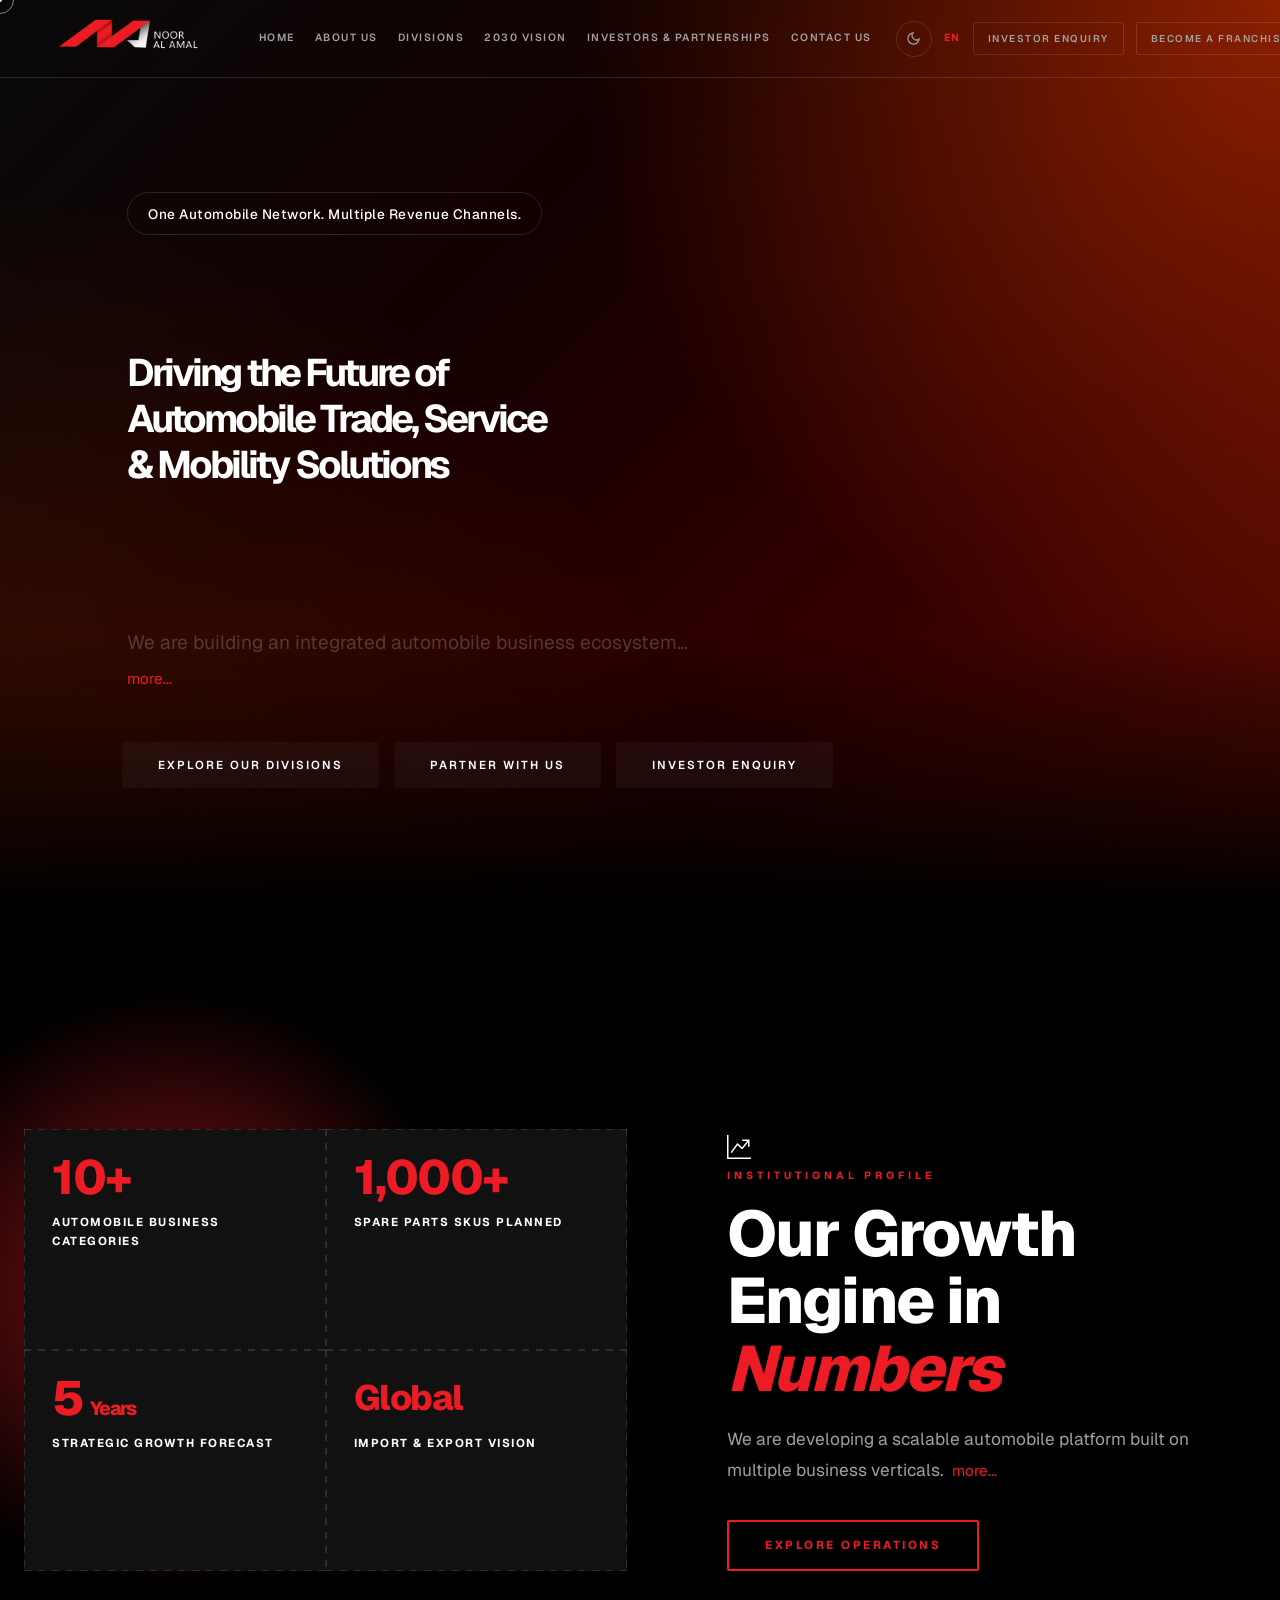
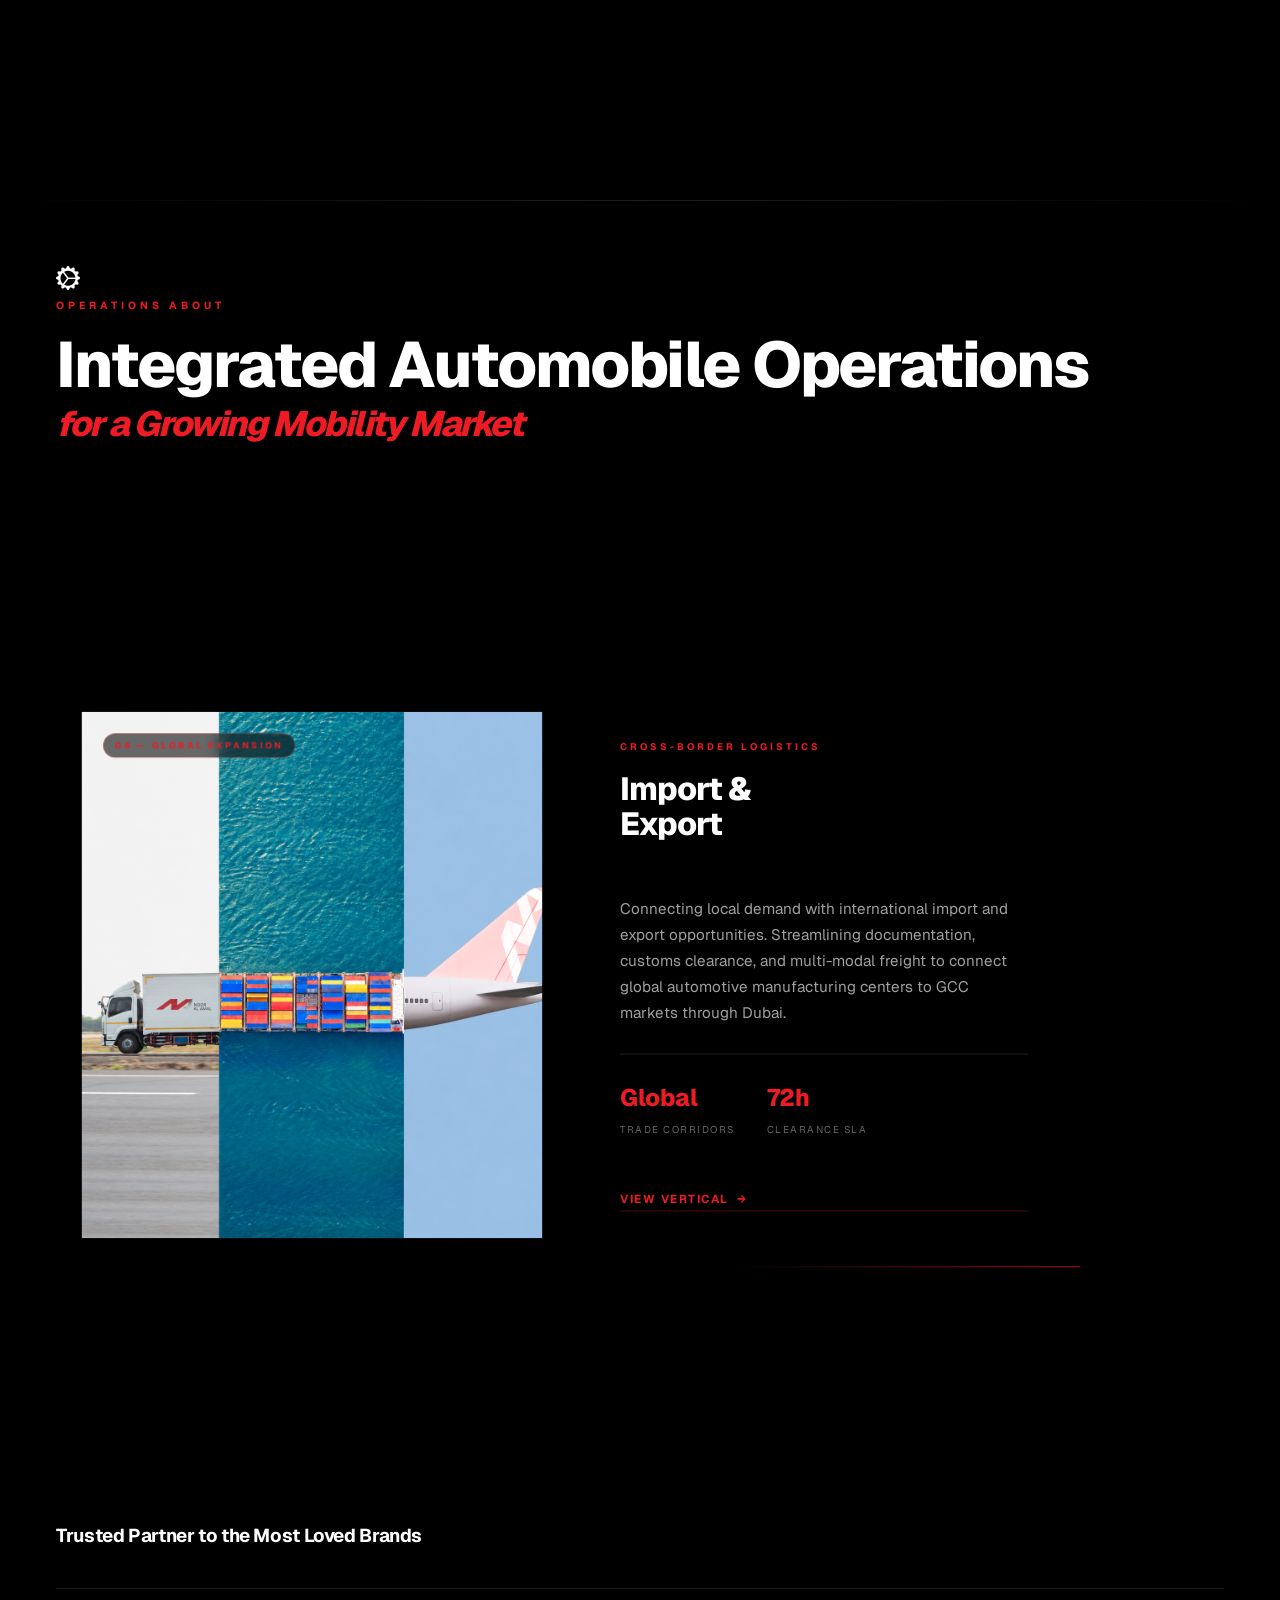
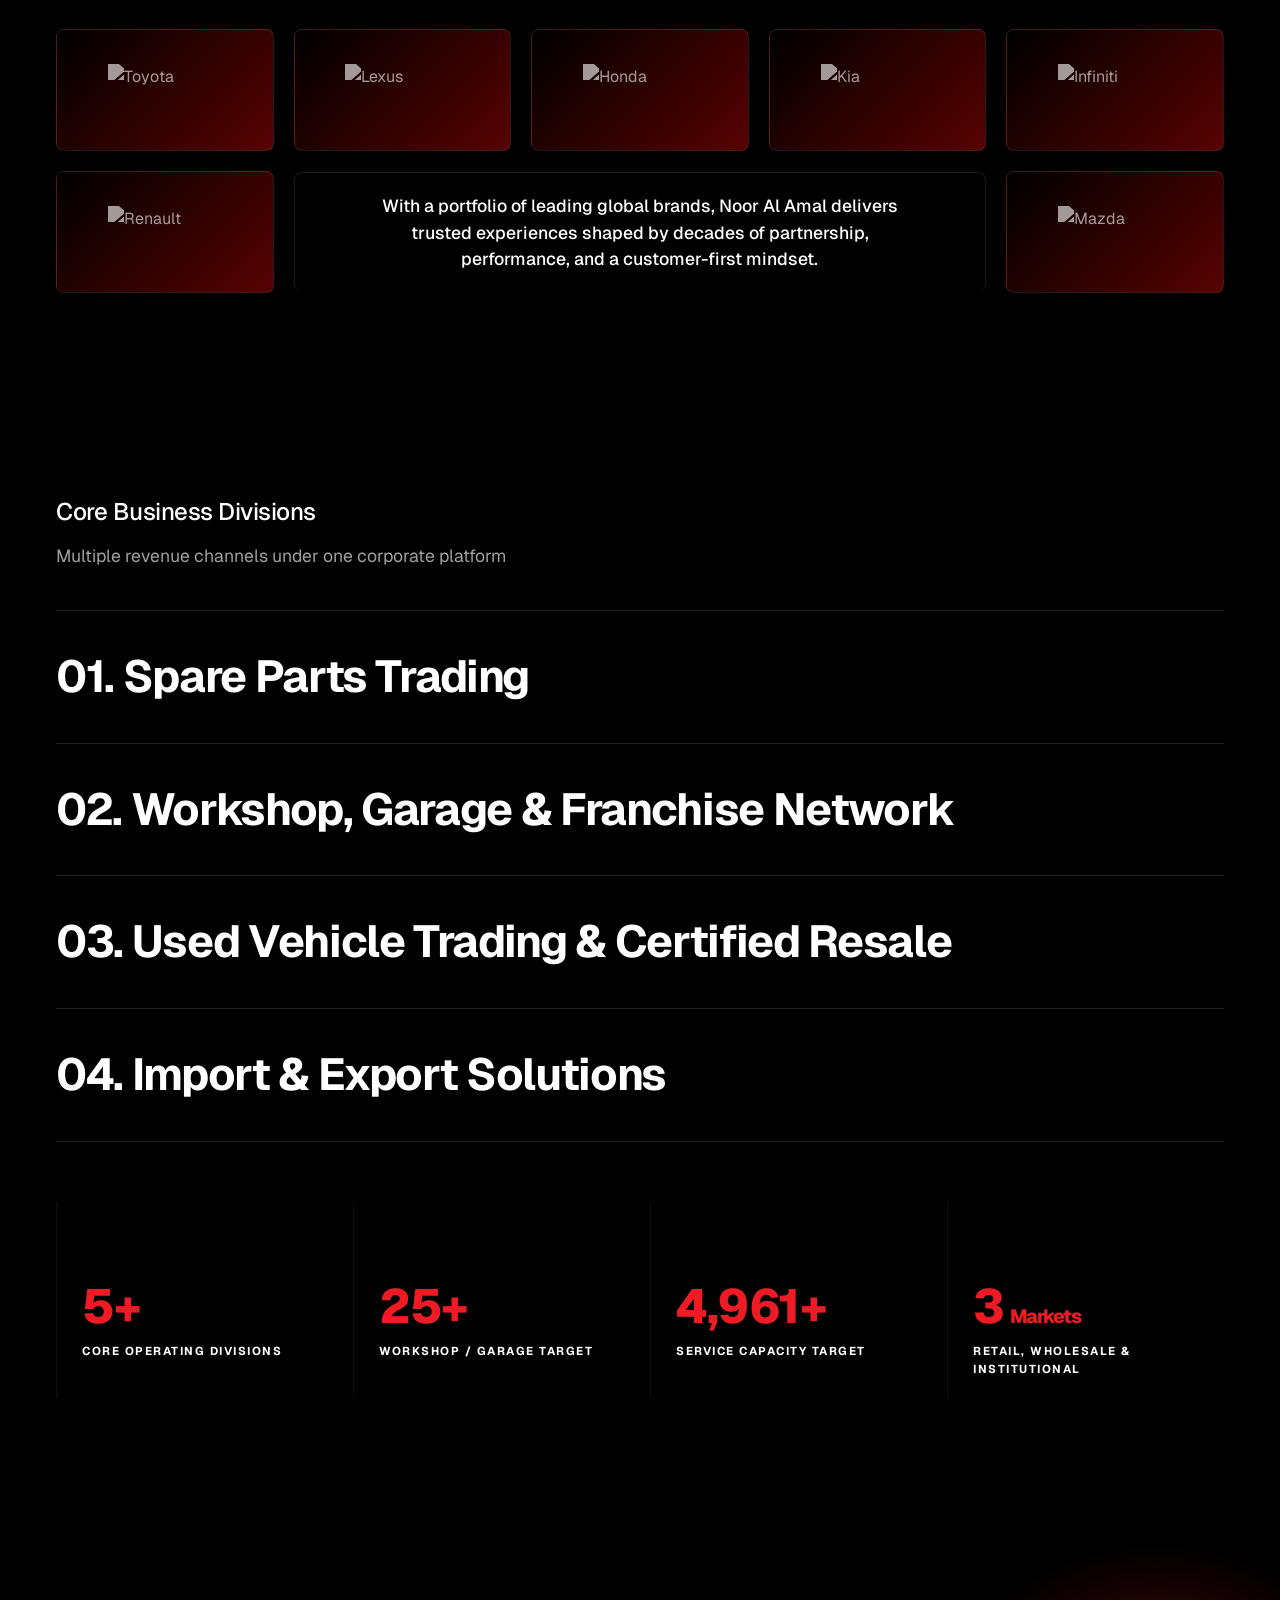
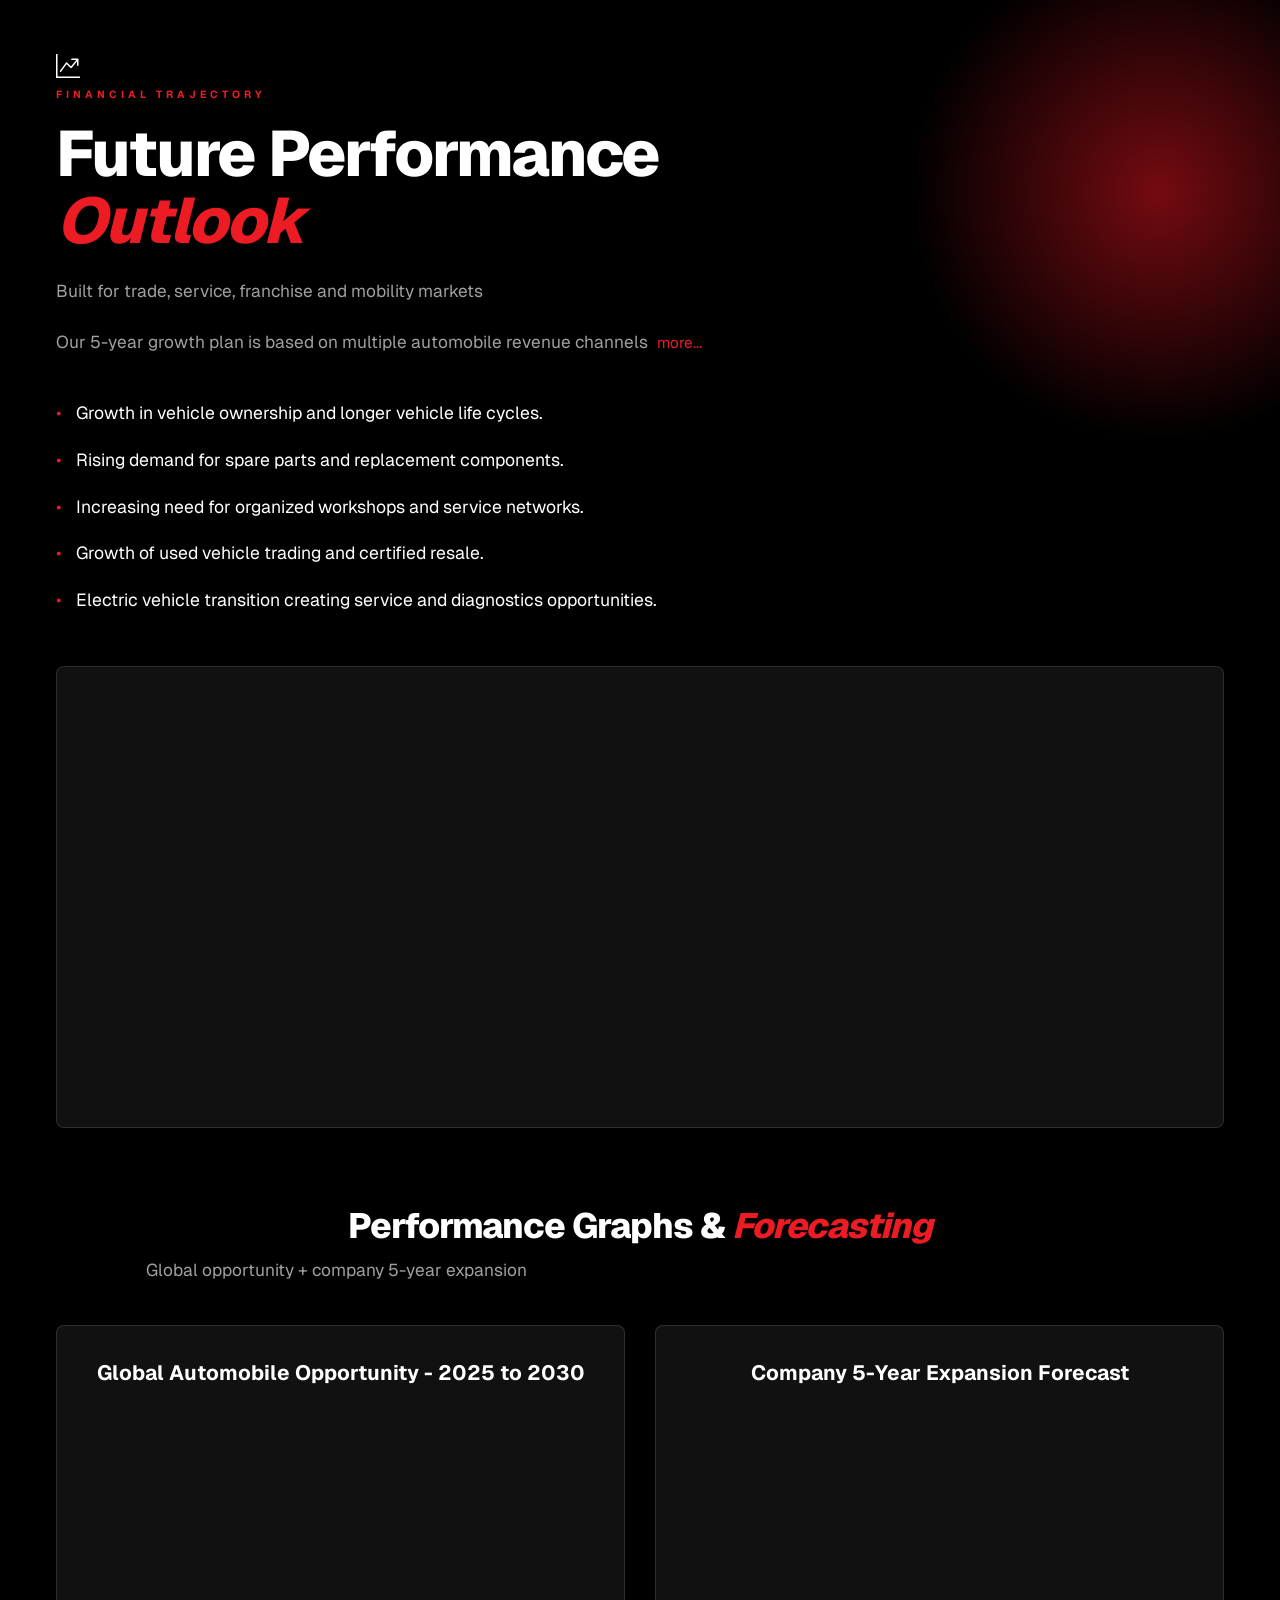
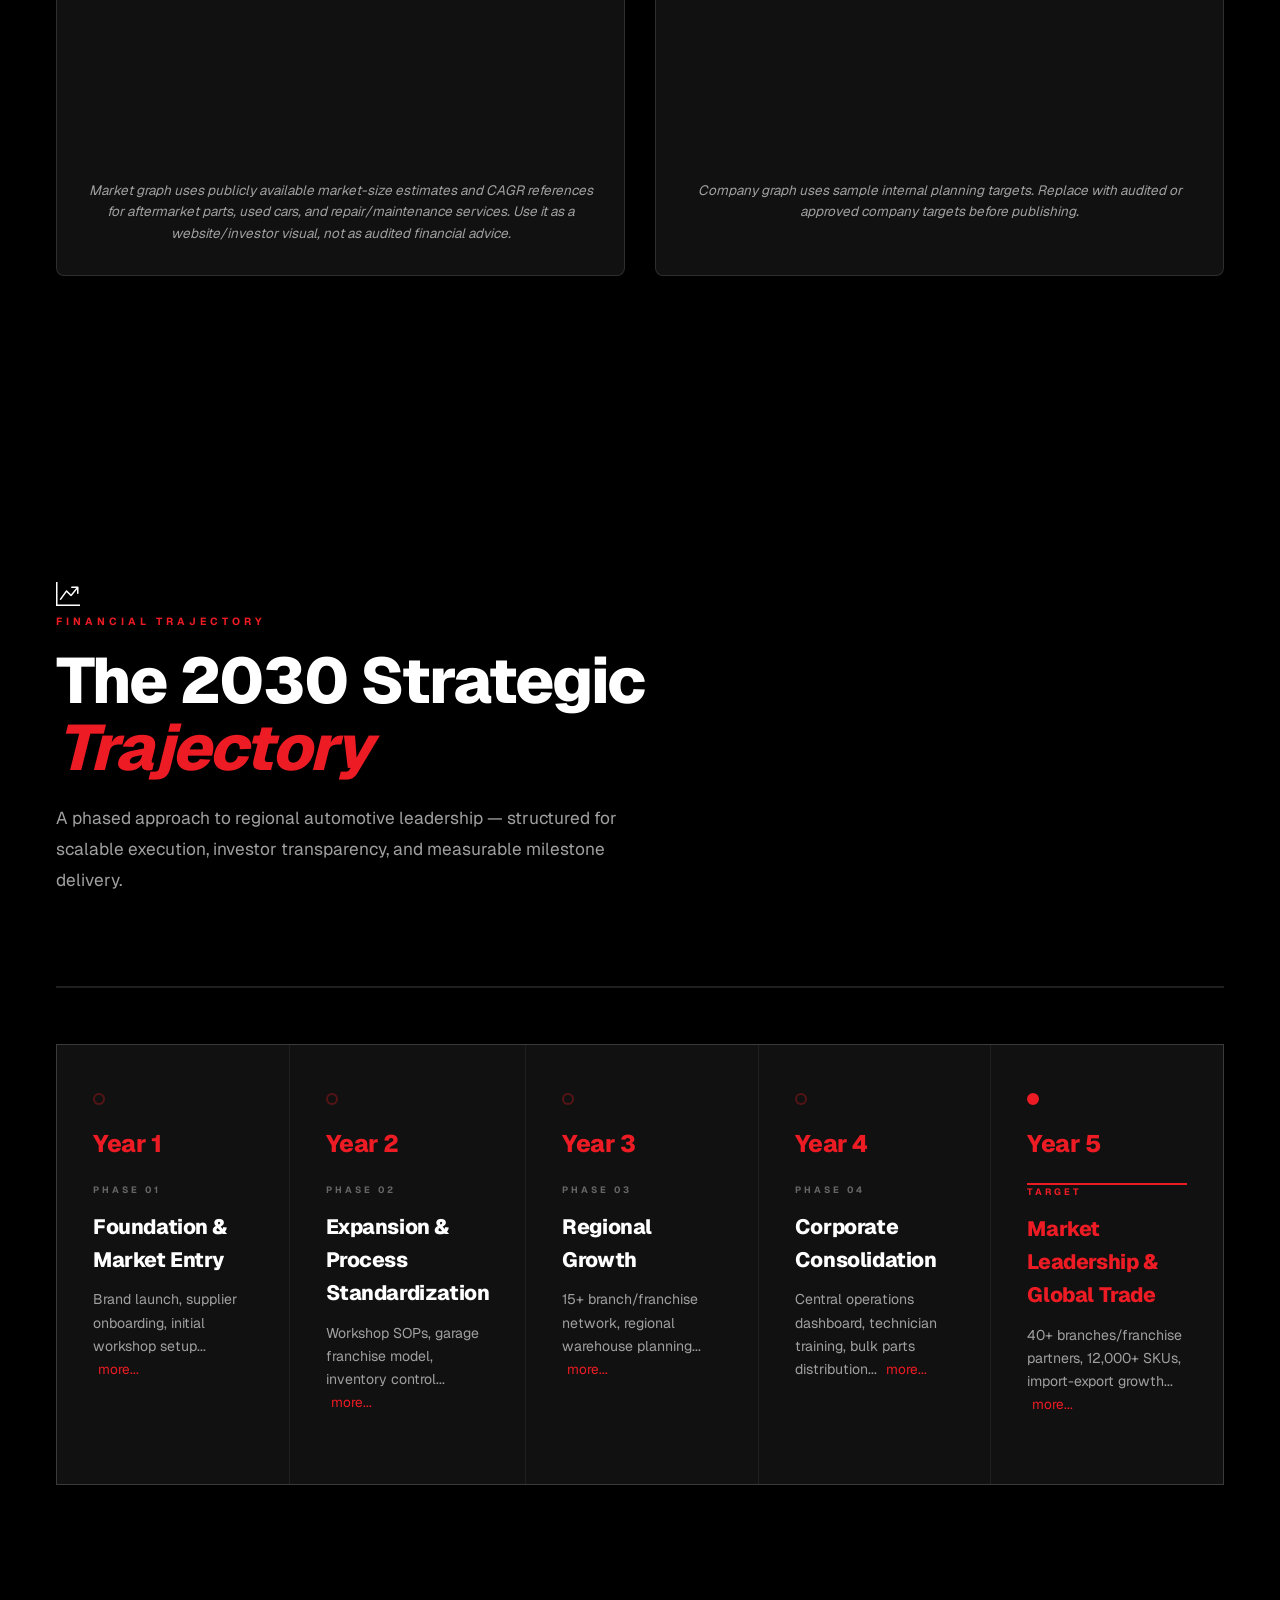
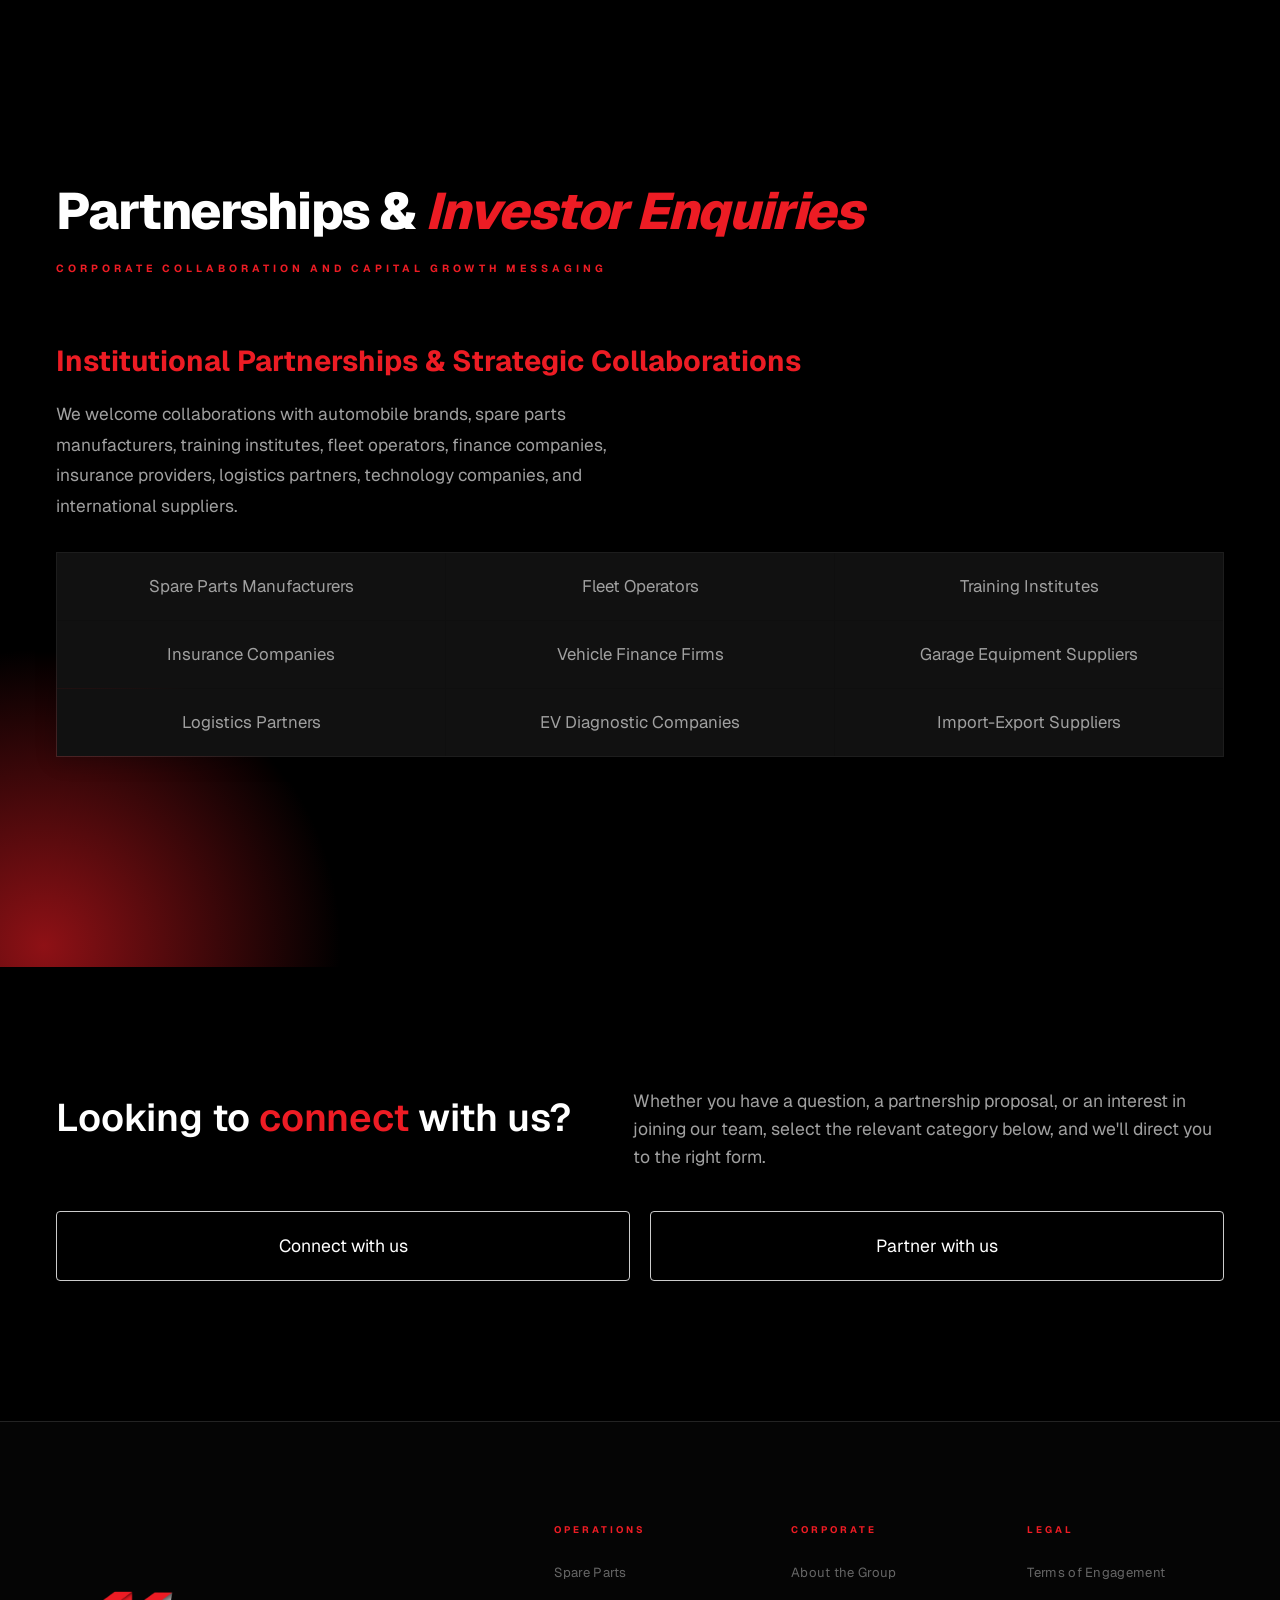
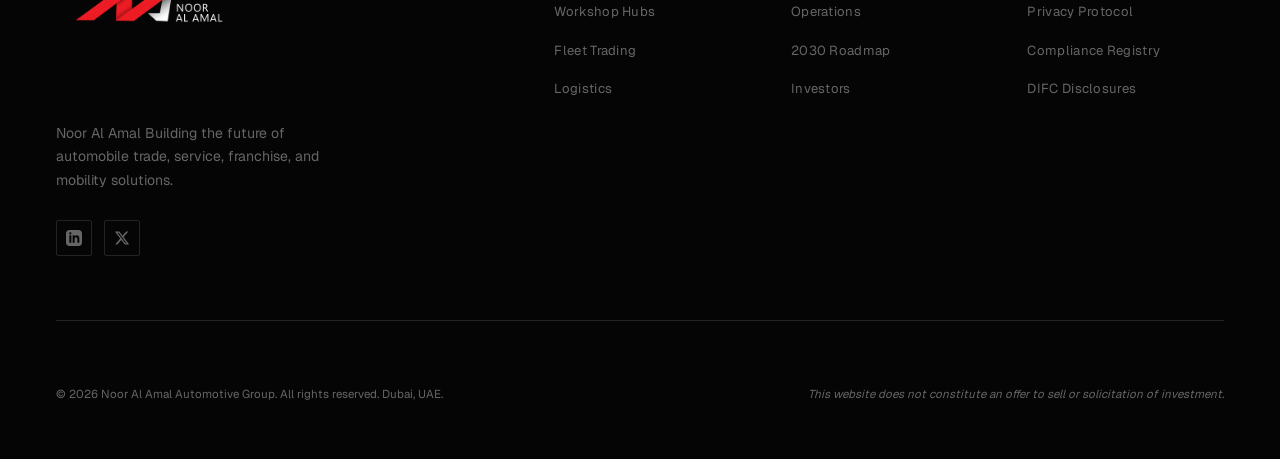
==== commit 36406038: "Refactor alignments, fix charts for light theme, improve responsive layout grids" ====
--- a/index.html
+++ b/index.html
@@ -23,8 +23,18 @@
     <!-- Bootstrap Icons -->
     <link rel="stylesheet" href="https://cdn.jsdelivr.net/npm/bootstrap-icons@1.11.3/font/bootstrap-icons.min.css">
 
-    <!-- Swiper CSS -->
     <link rel="stylesheet" href="https://cdn.jsdelivr.net/npm/swiper@11/swiper-bundle.min.css">
+
+    <style>
+        .hover-text-red {
+            transition: color 0.3s;
+        }
+
+        .hover-text-red:hover {
+            color: #ed1c24 !important;
+            cursor: pointer;
+        }
+    </style>
 
     <link rel="stylesheet" href="css/style.css">
 
@@ -44,11 +54,7 @@
         <div class="pre-inner">
             <div class="pre-logo-wrapper"
                 style="display: flex; align-items: center; justify-content: center; gap: 14px; margin-bottom: 30px;">
-                <img src="assets/images/logo.svg" alt="ANA Logo" class="logo-mark" style="height: 120px; width: auto;">
-                <div class="logo-text" style="text-align: left;">
-                    <span style="color: #fff;">NOOR</span>
-                    <span style="color: #fff;">AL AMAL</span>
-                </div>
+                <img src="assets/images/noor-logo-dark.png" alt="ANA Logo" class="logo-mark" style="height: 200px; width: auto; max-width: none;">
             </div>
             <div class="pre-track">
                 <div class="pre-fill" id="pre-fill"></div>
@@ -83,13 +89,11 @@
 
             <nav class="nav-links" id="nav-links" role="navigation" aria-label="Main navigation">
                 <a href="#" class="nl">Home</a>
-                <a href="#about" class="nl">About Us</a>
-                <a href="#overview" class="nl">Overview</a>
-                <a href="#operations-about" class="nl">Operations</a>
+                <a href="about.html" class="nl">About Us</a>
                 <a href="#Divisions" class="nl">Divisions</a>
-                <a href="#excellence" class="nl">Performance</a>
+                <a href="#excellence" class="nl">2030 Vision</a>
                 <a href="#investors" class="nl">Investors & Partnerships</a>
-                <a href="#contact" class="nl">Contact</a>
+                <a href="#contact" class="nl">Contact Us</a>
             </nav>
 
             <div class="nav-right">
@@ -126,7 +130,7 @@
         <!-- Mobile menu -->
         <div class="mob-menu" id="mob-menu" aria-hidden="true">
             <a href="#" class="mm-link">Home</a>
-            <a href="#about" class="mm-link">About Us</a>
+            <a href="about.html" class="mm-link">About Us</a>
             <a href="#overview" class="mm-link">Overview</a>
             <a href="#operations-about" class="mm-link">Operations</a>
             <a href="#Divisions" class="mm-link">Divisions</a>
@@ -143,33 +147,42 @@
 
         <!-- hero section -->
         <section class="hero">
+            <div class="hero-slideshow">
+                <div class="slide" style="background-image: url('assets/images/workshop-2.jpeg');"></div>
+                <div class="slide" style="background-image: url('assets/images/spare-parts-2.jpeg');"></div>
+                <div class="slide" style="background-image: url('assets/images/used-cars.jpeg');"></div>
+                <div class="slide" style="background-image: url('assets/images/trade.jpeg');"></div>
+            </div>
             <div class="hero-content">
-                <div
-                    style="display: inline-block; border: 1px solid var(--border); border-radius: 50px; padding: 8px 20px; margin-bottom: 24px;">
+                <div class="hero-badge-container">
                     <span
                         style="font-family: var(--f-display); font-size: 0.85rem; font-weight: 500; letter-spacing: 0.5px; color: var(--text);">One
                         Automobile Network. Multiple Revenue Channels.</span>
                 </div>
-                <h1 style="font-family: Georgia, 'Times New Roman', Times, serif; font-weight: 700; letter-spacing: 0;">
+                <h1 class="hero-title-main">
                     Driving the Future of<br>
                     Automobile Trade, Service<br>
                     & Mobility Solutions
                 </h1>
 
-                <p style="margin-bottom: 20px;">
-                    We are building an integrated automobile business ecosystem connecting spare parts trading,
-                    workshops, garage franchise networks, used vehicle trading, import-export operations, and
-                    institutional partnerships under one trusted corporate platform.
-                </p>
-                <p style="margin-bottom: 60px;">
-                    With a strong focus on reliability, scalability, and long-term market growth, Noor Al Amal
-                    is positioned to serve vehicle owners, garages, dealers, fleet operators, investors, and global
-                    automobile supply partners.
-                </p>
+                <div style="margin-bottom: 50px;">
+                    <p id="hero-desc"
+                        style="margin-bottom: 8px; opacity: 0.2; display: -webkit-box; -webkit-line-clamp: 1; -webkit-box-orient: vertical; overflow: hidden;">
+                        We are building an integrated automobile business ecosystem connecting spare parts trading,
+                        workshops, garage franchise networks, used vehicle trading, import-export operations, and
+                        institutional partnerships under one trusted corporate platform.<br><br>
+                        With a strong focus on reliability, scalability, and long-term market growth, Noor Al Amal
+                        is positioned to serve vehicle owners, garages, dealers, fleet operators, investors, and global
+                        automobile supply partners.
+                    </p>
+                    <a href="javascript:void(0);"
+                        onclick="const desc = document.getElementById('hero-desc'); if(desc.style.webkitLineClamp === '1') { desc.style.webkitLineClamp = 'unset'; this.innerText = 'less...'; } else { desc.style.webkitLineClamp = '1'; this.innerText = 'more...'; }"
+                        style="color: var(--gold); font-size: 0.95rem; text-decoration: none;">more...</a>
+                </div>
                 <div class="hero-actions">
-                    <a href="#Divisions" class="btn-ghost">Explore Our Divisions</a>
-                    <a href="#contact" class="btn-ghost">Partner With Us</a>
-                    <a href="#investors" class="btn-ghost">Investor Enquiry</a>
+                    <a href="#Divisions" class="btn-ghost" style="border: none;">Explore Our Divisions</a>
+                    <a href="#contact" class="btn-ghost" style="border: none;">Partner With Us</a>
+                    <a href="#investors" class="btn-ghost" style="border: none;">Investor Enquiry</a>
                 </div>
             </div>
         </section>
@@ -191,15 +204,19 @@
                             Our Growth Engine in<br>
                             <em class="gold">Numbers</em>
                         </h2>
-                        <p class="sec-body reveal">
-                            We are developing a scalable automobile platform built on multiple business verticals,
-                            recurring
-                            service demand, trading distribution, franchise expansion, and long-term investor value.
-                        </p>
-                        <p class="sec-body reveal" style="margin-top: 5px;">
-                            The global automotive aftermarket remains a strong long-term opportunity, with Grand View
-                            Research estimating
-                            the market at USD 489.45 billion in 2025 and projecting USD 643.78 billion by 2033.
+                        <p class="sec-body reveal" style="margin-bottom: 20px;">
+                            We are developing a scalable automobile platform built on multiple business verticals<span
+                                id="ov-more-dots">.</span><span id="ov-more-text" style="display: none;">,
+                                recurring service demand, trading distribution, franchise expansion, and long-term
+                                investor value.
+                                <br><br>
+                                The global automotive aftermarket remains a strong long-term opportunity, with Grand
+                                View
+                                Research estimating the market at USD 489.45 billion in 2025 and projecting USD 643.78
+                                billion by 2033.</span>
+                            <a href="javascript:void(0);"
+                                onclick="const moreText = document.getElementById('ov-more-text'); const dots = document.getElementById('ov-more-dots'); if(moreText.style.display === 'none') { moreText.style.display = 'inline'; dots.style.display = 'none'; this.innerText = 'less...'; } else { moreText.style.display = 'none'; dots.style.display = 'inline'; this.innerText = 'more...'; }"
+                                style="color: var(--gold); font-size: 0.95rem; text-decoration: none; margin-left: 5px;">more...</a>
                         </p>
                         <a href="#verticals" class="btn-gold reveal"
                             style="margin-top: 15px; display: inline-block;">Explore Operations</a>
@@ -211,30 +228,13 @@
                                 <div class="ovs-label">Automobile Business Categories</div>
                             </div>
                             <div class="ovs reveal">
-                                <div class="ovs-n gold"><span class="cnt" data-t="5">0</span>+</div>
-                                <div class="ovs-label">Core Operating Divisions</div>
-                            </div>
-                            <div class="ovs reveal">
                                 <div class="ovs-n gold"><span class="cnt" data-t="1000">0</span>+</div>
                                 <div class="ovs-label">Spare Parts SKUs Planned</div>
-                            </div>
-                            <div class="ovs reveal">
-                                <div class="ovs-n gold"><span class="cnt" data-t="25">0</span>+</div>
-                                <div class="ovs-label">Workshop / Garage Target</div>
-                            </div>
-                            <div class="ovs reveal">
-                                <div class="ovs-n gold"><span class="cnt" data-t="5000">0</span>+</div>
-                                <div class="ovs-label">Service Capacity Target</div>
                             </div>
                             <div class="ovs reveal">
                                 <div class="ovs-n gold"><span class="cnt" data-t="5">0</span><span
                                         style="font-size: 1.2rem; margin-left: 6px;">Years</span></div>
                                 <div class="ovs-label">Strategic Growth Forecast</div>
-                            </div>
-                            <div class="ovs reveal">
-                                <div class="ovs-n gold"><span class="cnt" data-t="3">0</span><span
-                                        style="font-size: 1.2rem; margin-left: 6px;">Markets</span></div>
-                                <div class="ovs-label">Retail, Wholesale & Institutional</div>
                             </div>
                             <div class="ovs reveal">
                                 <div class="ovs-n gold"
@@ -266,17 +266,6 @@
                                 Mobility Market</em>
                         </h2>
                     </div>
-                    <div class="reveal"
-                        style="flex: 1; min-width: 300px; max-width: 600px; padding-left: 30px; border-left: 1px solid var(--border-2); padding-bottom: 10px;">
-                        <p class="sec-body" style="color: var(--text-2); line-height: 1.6; margin: 0; max-width: 100%;">
-                            NOOR AL AMAL operates with a clear mission: to simplify, organize, and scale
-                            automobile-related businesses through a corporate-driven model. Our operations are designed
-                            to
-                            support the complete vehicle lifecycle - from spare parts supply and maintenance to used
-                            vehicle
-                            trading, franchise workshops, and international sourcing.
-                        </p>
-                    </div>
                 </div>
             </div>
 
@@ -336,7 +325,7 @@
                     <div class="oslide">
                         <div class="oslide-img osi-3">
                             <div class="osi-overlay">
-                                <img src="assets/images/trade.png" alt="">
+                                <img src="assets/images/trade.jpeg" alt="">
                             </div>
                             <div class="osi-label">03 — TRADING INTELLIGENCE</div>
                             <div class="osi-pattern"></div>
@@ -410,6 +399,7 @@
                             by decades of partnership, performance, and a customer-first mindset.</p>
                     </div>
                     <div class="brand-box"><img src="assets/icons/mazda.png" alt="Mazda"></div>
+                    <div class="brand-box mob-only-brand"><img src="assets/icons/mitsubishi.png" alt="Mitsubishi"></div>
 
 
                 </div>
@@ -430,20 +420,54 @@
                 </div>
                 <div class="div-list">
                     <a href="divisions.html#spare-parts" class="div-item reveal">
-                        <h3 style="font-size: clamp(1.8rem, 4vw, 2.5rem);">01. Spare Parts Trading <span
-                                style="font-size: 0.5em; opacity: 0.7; font-weight: 400; display: inline-block; transform: translateY(-5px); margin-left: 10px;">Wholesale
-                                & Retail</span></h3>
+                        <h3 style="font-size: clamp(2rem, 6vw, 2.8rem);">01. Spare Parts Trading <span
+                                style="font-size: 0.5em; opacity: 0.7; font-weight: 400; display: inline-block; transform: translateY(-5px); margin-left: 10px;">
+                        </h3>
                     </a>
                     <a href="divisions.html#workshop" class="div-item reveal">
-                        <h3 style="font-size: clamp(1.8rem, 4vw, 2.5rem);">02. Workshop, Garage & Franchise Network</h3>
+                        <h3 style="font-size: clamp(2rem, 6vw, 2.8rem);">02. Workshop, Garage & Franchise Network</h3>
                     </a>
                     <a href="divisions.html#trading" class="div-item reveal">
-                        <h3 style="font-size: clamp(1.8rem, 4vw, 2.5rem);">03. Used Vehicle Trading & Certified Resale
+                        <h3 style="font-size: clamp(2rem, 6vw, 2.8rem);">03. Used Vehicle Trading & Certified Resale
                         </h3>
                     </a>
                     <a href="divisions.html#logistics" class="div-item reveal">
-                        <h3 style="font-size: clamp(1.8rem, 4vw, 2.5rem);">04. Import & Export Solutions</h3>
+                        <h3 style="font-size: clamp(2rem, 6vw, 2.8rem);">04. Import & Export Solutions</h3>
                     </a>
+                </div>
+
+                <style>
+                    .ovs-left-only::before {
+                        display: none !important;
+                    }
+
+                    .ovs-left-only {
+                        border-left: 1px solid var(--border-2);
+                        padding-left: 25px;
+                        padding-top: 80px;
+                        padding-bottom: 10px;
+                        padding-right: 0;
+                    }
+                </style>
+                <div
+                    style="display: grid; grid-template-columns: repeat(auto-fit, minmax(200px, 1fr)); gap: 20px; margin-top: 60px;">
+                    <div class="ovs reveal ovs-left-only" style="background: transparent;">
+                        <div class="ovs-n gold"><span class="cnt" data-t="5">0</span>+</div>
+                        <div class="ovs-label">Core Operating Divisions</div>
+                    </div>
+                    <div class="ovs reveal ovs-left-only" style="background: transparent;">
+                        <div class="ovs-n gold"><span class="cnt" data-t="25">0</span>+</div>
+                        <div class="ovs-label">Workshop / Garage Target</div>
+                    </div>
+                    <div class="ovs reveal ovs-left-only" style="background: transparent;">
+                        <div class="ovs-n gold"><span class="cnt" data-t="5000">0</span>+</div>
+                        <div class="ovs-label">Service Capacity Target</div>
+                    </div>
+                    <div class="ovs reveal ovs-left-only" style="background: transparent;">
+                        <div class="ovs-n gold"><span class="cnt" data-t="3">0</span><span
+                                style="font-size: 1.2rem; margin-left: 6px;">Markets</span></div>
+                        <div class="ovs-label">Retail, Wholesale & Institutional</div>
+                    </div>
                 </div>
             </div>
         </section>
@@ -463,10 +487,17 @@
                     <h2 class="sec-h2 reveal">Future Performance<br><em class="gold">Outlook</em></h2>
                     <p class="sec-body reveal" style="margin-bottom:20px;max-width:800px; color: var(--text-2);">Built
                         for trade, service, franchise and mobility markets</p>
-                    <p class="sec-body reveal" style="margin-bottom:30px;max-width:800px">Our 5-year growth plan is
-                        based on multiple automobile revenue channels. Instead of depending on one business model, we
-                        are developing a diversified corporate ecosystem with trading, service, franchise, resale, and
-                        global sourcing opportunities.</p>
+                    <p class="sec-body reveal" style="margin-bottom:30px;max-width:800px">
+                        Our 5-year growth plan is based on multiple automobile revenue channels<span
+                            id="exc-more-dots"></span><span id="exc-more-text" style="display: none;">. Instead of
+                            depending on one business model, we
+                            are developing a diversified corporate ecosystem with trading, service, franchise, resale,
+                            and
+                            global sourcing opportunities.</span>
+                        <a href="javascript:void(0);"
+                            onclick="const moreText = document.getElementById('exc-more-text'); const dots = document.getElementById('exc-more-dots'); if(moreText.style.display === 'none') { moreText.style.display = 'inline'; dots.style.display = 'none'; this.innerText = 'less...'; } else { moreText.style.display = 'none'; dots.style.display = 'inline'; this.innerText = 'more...'; }"
+                            style="color: var(--gold); font-size: 0.95rem; text-decoration: none; margin-left: 5px;">more...</a>
+                    </p>
                 </div>
 
                 <ul class="reveal"
@@ -488,132 +519,13 @@
                         transition creating service and diagnostics opportunities.</li>
                 </ul>
 
-                <div class="reveal" style="overflow-x: auto; padding-bottom: 20px;">
-                    <table
-                        style="width: 100%; border-collapse: collapse; text-align: center; background: var(--card); font-size: 1.05rem; border-radius: 8px; overflow: hidden; box-shadow: 0 4px 20px rgba(0,0,0,0.2);">
-                        <thead>
-                            <tr
-                                style="background: rgba(212, 175, 55, 0.1); color: var(--gold); border-bottom: 1px solid var(--border);">
-                                <th
-                                    style="padding: 20px 15px; border-right: 1px solid var(--border); font-family: var(--f-display); font-weight: 700;">
-                                    Year</th>
-                                <th
-                                    style="padding: 20px 15px; border-right: 1px solid var(--border); font-family: var(--f-display); font-weight: 700;">
-                                    Branches /<br>Franchise</th>
-                                <th
-                                    style="padding: 20px 15px; border-right: 1px solid var(--border); font-family: var(--f-display); font-weight: 700;">
-                                    Spare Parts<br>SKUs</th>
-                                <th
-                                    style="padding: 20px 15px; border-right: 1px solid var(--border); font-family: var(--f-display); font-weight: 700;">
-                                    Used Vehicle<br>Deals</th>
-                                <th
-                                    style="padding: 20px 15px; border-right: 1px solid var(--border); font-family: var(--f-display); font-weight: 700;">
-                                    Service Jobs /<br>Year</th>
-                                <th style="padding: 20px 15px; font-family: var(--f-display); font-weight: 700;">
-                                    Revenue<br>Target</th>
-                            </tr>
-                        </thead>
-                        <tbody>
-                            <tr style="border-bottom: 1px solid var(--border-2); transition: background 0.3s;"
-                                onmouseover="this.style.background='rgba(255,255,255,0.02)'"
-                                onmouseout="this.style.background='transparent'">
-                                <td
-                                    style="padding: 18px 15px; font-weight: 600; border-right: 1px solid var(--border-2);">
-                                    Year 1</td>
-                                <td
-                                    style="padding: 18px 15px; border-right: 1px solid var(--border-2); color: var(--text-2);">
-                                    3</td>
-                                <td
-                                    style="padding: 18px 15px; border-right: 1px solid var(--border-2); color: var(--text-2);">
-                                    1,000</td>
-                                <td
-                                    style="padding: 18px 15px; border-right: 1px solid var(--border-2); color: var(--text-2);">
-                                    120</td>
-                                <td
-                                    style="padding: 18px 15px; border-right: 1px solid var(--border-2); color: var(--text-2);">
-                                    2,500</td>
-                                <td style="padding: 18px 15px; color: var(--text-2);">Base Year</td>
-                            </tr>
-                            <tr style="border-bottom: 1px solid var(--border-2); transition: background 0.3s;"
-                                onmouseover="this.style.background='rgba(255,255,255,0.02)'"
-                                onmouseout="this.style.background='transparent'">
-                                <td
-                                    style="padding: 18px 15px; font-weight: 600; border-right: 1px solid var(--border-2);">
-                                    Year 2</td>
-                                <td
-                                    style="padding: 18px 15px; border-right: 1px solid var(--border-2); color: var(--text-2);">
-                                    8</td>
-                                <td
-                                    style="padding: 18px 15px; border-right: 1px solid var(--border-2); color: var(--text-2);">
-                                    2,500</td>
-                                <td
-                                    style="padding: 18px 15px; border-right: 1px solid var(--border-2); color: var(--text-2);">
-                                    300</td>
-                                <td
-                                    style="padding: 18px 15px; border-right: 1px solid var(--border-2); color: var(--text-2);">
-                                    7,500</td>
-                                <td style="padding: 18px 15px; color: var(--text-2);">2.5x</td>
-                            </tr>
-                            <tr style="border-bottom: 1px solid var(--border-2); transition: background 0.3s;"
-                                onmouseover="this.style.background='rgba(255,255,255,0.02)'"
-                                onmouseout="this.style.background='transparent'">
-                                <td
-                                    style="padding: 18px 15px; font-weight: 600; border-right: 1px solid var(--border-2);">
-                                    Year 3</td>
-                                <td
-                                    style="padding: 18px 15px; border-right: 1px solid var(--border-2); color: var(--text-2);">
-                                    15</td>
-                                <td
-                                    style="padding: 18px 15px; border-right: 1px solid var(--border-2); color: var(--text-2);">
-                                    5,000</td>
-                                <td
-                                    style="padding: 18px 15px; border-right: 1px solid var(--border-2); color: var(--text-2);">
-                                    750</td>
-                                <td
-                                    style="padding: 18px 15px; border-right: 1px solid var(--border-2); color: var(--text-2);">
-                                    18,000</td>
-                                <td style="padding: 18px 15px; color: var(--text-2);">5x</td>
-                            </tr>
-                            <tr style="border-bottom: 1px solid var(--border-2); transition: background 0.3s;"
-                                onmouseover="this.style.background='rgba(255,255,255,0.02)'"
-                                onmouseout="this.style.background='transparent'">
-                                <td
-                                    style="padding: 18px 15px; font-weight: 600; border-right: 1px solid var(--border-2);">
-                                    Year 4</td>
-                                <td
-                                    style="padding: 18px 15px; border-right: 1px solid var(--border-2); color: var(--text-2);">
-                                    25</td>
-                                <td
-                                    style="padding: 18px 15px; border-right: 1px solid var(--border-2); color: var(--text-2);">
-                                    8,000</td>
-                                <td
-                                    style="padding: 18px 15px; border-right: 1px solid var(--border-2); color: var(--text-2);">
-                                    1,500</td>
-                                <td
-                                    style="padding: 18px 15px; border-right: 1px solid var(--border-2); color: var(--text-2);">
-                                    40,000</td>
-                                <td style="padding: 18px 15px; color: var(--text-2);">9x</td>
-                            </tr>
-                            <tr style="background: rgba(212, 175, 55, 0.05);">
-                                <td
-                                    style="padding: 18px 15px; font-weight: 600; border-right: 1px solid var(--border-2); color: var(--gold);">
-                                    Year 5</td>
-                                <td
-                                    style="padding: 18px 15px; border-right: 1px solid var(--border-2); color: var(--gold);">
-                                    40+</td>
-                                <td
-                                    style="padding: 18px 15px; border-right: 1px solid var(--border-2); color: var(--gold);">
-                                    12,000+</td>
-                                <td
-                                    style="padding: 18px 15px; border-right: 1px solid var(--border-2); color: var(--gold);">
-                                    3,000+</td>
-                                <td
-                                    style="padding: 18px 15px; border-right: 1px solid var(--border-2); color: var(--gold);">
-                                    75,000+</td>
-                                <td style="padding: 18px 15px; font-weight: bold; color: var(--gold);">15x+</td>
-                            </tr>
-                        </tbody>
-                    </table>
+                <div class="reveal" style="padding-bottom: 20px;">
+                    <div
+                        style="background: var(--card); border: 1px solid var(--border); border-radius: 8px; padding: 30px; box-shadow: 0 4px 20px rgba(0,0,0,0.2);">
+                        <div style="position: relative; height: 400px; width: 100%;">
+                            <canvas id="tableGraph"></canvas>
+                        </div>
+                    </div>
                 </div>
 
                 <!-- Performance Graphs & Forecasting -->
@@ -625,33 +537,36 @@
                         </p>
                     </div>
 
-                    <div
-                        style="background: var(--card); border: 1px solid var(--border); border-radius: 8px; padding: 30px; margin-bottom: 30px; box-shadow: 0 4px 20px rgba(0,0,0,0.2);">
-                        <h3
-                            style="text-align: center; margin-bottom: 20px; font-size: 1.3rem; font-family: var(--f-display);">
-                            Global Automobile Opportunity - 2025 to 2030</h3>
-                        <div style="position: relative; height: 350px; width: 100%;">
-                            <canvas id="marketGraph"></canvas>
-                        </div>
-                        <p
-                            style="text-align: center; font-size: 0.85rem; color: var(--text-2); margin-top: 20px; font-style: italic;">
-                            Market graph uses publicly available market-size estimates and CAGR references for
-                            aftermarket parts, used cars, and repair/maintenance services. Use it as a website/investor
-                            visual, not as audited financial advice.</p>
-                    </div>
-
-                    <div
-                        style="background: var(--card); border: 1px solid var(--border); border-radius: 8px; padding: 30px; box-shadow: 0 4px 20px rgba(0,0,0,0.2);">
-                        <h3
-                            style="text-align: center; margin-bottom: 20px; font-size: 1.3rem; font-family: var(--f-display);">
-                            Company 5-Year Expansion Forecast</h3>
-                        <div style="position: relative; height: 350px; width: 100%;">
-                            <canvas id="companyGraph"></canvas>
-                        </div>
-                        <p
-                            style="text-align: center; font-size: 0.85rem; color: var(--text-2); margin-top: 20px; font-style: italic;">
-                            Company graph uses sample internal planning targets. Replace with audited or approved
-                            company targets before publishing.</p>
+                    <div style="display: grid; grid-template-columns: repeat(auto-fit, minmax(350px, 1fr)); gap: 30px;">
+                        <div
+                            style="background: var(--card); border: 1px solid var(--border); border-radius: 8px; padding: 30px; box-shadow: 0 4px 20px rgba(0,0,0,0.2);">
+                            <h3
+                                style="text-align: center; margin-bottom: 20px; font-size: 1.3rem; font-family: var(--f-display);">
+                                Global Automobile Opportunity - 2025 to 2030</h3>
+                            <div style="position: relative; height: 350px; width: 100%;">
+                                <canvas id="marketGraph"></canvas>
+                            </div>
+                            <p
+                                style="text-align: center; font-size: 0.85rem; color: var(--text-2); margin-top: 20px; font-style: italic;">
+                                Market graph uses publicly available market-size estimates and CAGR references for
+                                aftermarket parts, used cars, and repair/maintenance services. Use it as a
+                                website/investor
+                                visual, not as audited financial advice.</p>
+                        </div>
+
+                        <div
+                            style="background: var(--card); border: 1px solid var(--border); border-radius: 8px; padding: 30px; box-shadow: 0 4px 20px rgba(0,0,0,0.2);">
+                            <h3
+                                style="text-align: center; margin-bottom: 20px; font-size: 1.3rem; font-family: var(--f-display);">
+                                Company 5-Year Expansion Forecast</h3>
+                            <div style="position: relative; height: 350px; width: 100%;">
+                                <canvas id="companyGraph"></canvas>
+                            </div>
+                            <p
+                                style="text-align: center; font-size: 0.85rem; color: var(--text-2); margin-top: 20px; font-style: italic;">
+                                Company graph uses sample internal planning targets. Replace with audited or approved
+                                company targets before publishing.</p>
+                        </div>
                     </div>
                 </div>
 
@@ -686,8 +601,15 @@
                         <div class="tl-card">
                             <span class="tl-ph">PHASE 01</span>
                             <h4 class="tl-h4">Foundation & Market Entry</h4>
-                            <p class="tl-p">Brand launch, supplier onboarding, initial workshop setup, spare parts
-                                retail/wholesale entry, used vehicle trading pilot, and investor documentation.</p>
+                            <p class="tl-p">Brand launch, supplier onboarding, initial workshop setup<span
+                                    id="tl-more-dots-1">...</span><span id="tl-more-text-1" style="display: none;">,
+                                    spare parts
+                                    retail/wholesale entry, used vehicle trading pilot, and investor
+                                    documentation.</span>
+                                <a href="javascript:void(0);"
+                                    onclick="const moreText = document.getElementById('tl-more-text-1'); const dots = document.getElementById('tl-more-dots-1'); if(moreText.style.display === 'none') { moreText.style.display = 'inline'; dots.style.display = 'none'; this.innerText = 'less...'; } else { moreText.style.display = 'none'; dots.style.display = 'inline'; this.innerText = 'more...'; }"
+                                    style="color: var(--gold); font-size: 0.85rem; text-decoration: none; margin-left: 5px;">more...</a>
+                            </p>
                         </div>
                     </div>
 
@@ -699,8 +621,14 @@
                         <div class="tl-card">
                             <span class="tl-ph">PHASE 02</span>
                             <h4 class="tl-h4">Expansion & Process Standardization</h4>
-                            <p class="tl-p">Workshop SOPs, garage franchise model, inventory control, customer CRM,
-                                wholesale dealer network, and vehicle inspection process.</p>
+                            <p class="tl-p">Workshop SOPs, garage franchise model, inventory control<span
+                                    id="tl-more-dots-2">...</span><span id="tl-more-text-2" style="display: none;">,
+                                    customer CRM,
+                                    wholesale dealer network, and vehicle inspection process.</span>
+                                <a href="javascript:void(0);"
+                                    onclick="const moreText = document.getElementById('tl-more-text-2'); const dots = document.getElementById('tl-more-dots-2'); if(moreText.style.display === 'none') { moreText.style.display = 'inline'; dots.style.display = 'none'; this.innerText = 'less...'; } else { moreText.style.display = 'none'; dots.style.display = 'inline'; this.innerText = 'more...'; }"
+                                    style="color: var(--gold); font-size: 0.85rem; text-decoration: none; margin-left: 5px;">more...</a>
+                            </p>
                         </div>
                     </div>
 
@@ -712,9 +640,15 @@
                         <div class="tl-card">
                             <span class="tl-ph">PHASE 03</span>
                             <h4 class="tl-h4">Regional Growth</h4>
-                            <p class="tl-p">15+ branch/franchise network, regional warehouse planning, import supplier
-                                partnerships, certified resale, fleet maintenance contracts, and institutional
-                                collaborations.</p>
+                            <p class="tl-p">15+ branch/franchise network, regional warehouse planning<span
+                                    id="tl-more-dots-3">...</span><span id="tl-more-text-3" style="display: none;">,
+                                    import supplier
+                                    partnerships, certified resale, fleet maintenance contracts, and institutional
+                                    collaborations.</span>
+                                <a href="javascript:void(0);"
+                                    onclick="const moreText = document.getElementById('tl-more-text-3'); const dots = document.getElementById('tl-more-dots-3'); if(moreText.style.display === 'none') { moreText.style.display = 'inline'; dots.style.display = 'none'; this.innerText = 'less...'; } else { moreText.style.display = 'none'; dots.style.display = 'inline'; this.innerText = 'more...'; }"
+                                    style="color: var(--gold); font-size: 0.85rem; text-decoration: none; margin-left: 5px;">more...</a>
+                            </p>
                         </div>
                     </div>
 
@@ -726,8 +660,14 @@
                         <div class="tl-card">
                             <span class="tl-ph">PHASE 04</span>
                             <h4 class="tl-h4">Corporate Consolidation</h4>
-                            <p class="tl-p">Central operations dashboard, technician training, bulk parts distribution,
-                                corporate fleet service, export testing, and investor reporting system.</p>
+                            <p class="tl-p">Central operations dashboard, technician training, bulk parts
+                                distribution<span id="tl-more-dots-4">...</span><span id="tl-more-text-4"
+                                    style="display: none;">,
+                                    corporate fleet service, export testing, and investor reporting system.</span>
+                                <a href="javascript:void(0);"
+                                    onclick="const moreText = document.getElementById('tl-more-text-4'); const dots = document.getElementById('tl-more-dots-4'); if(moreText.style.display === 'none') { moreText.style.display = 'inline'; dots.style.display = 'none'; this.innerText = 'less...'; } else { moreText.style.display = 'none'; dots.style.display = 'inline'; this.innerText = 'more...'; }"
+                                    style="color: var(--gold); font-size: 0.85rem; text-decoration: none; margin-left: 5px;">more...</a>
+                            </p>
                         </div>
                     </div>
 
@@ -739,8 +679,14 @@
                         <div class="tl-card tl-card-gold">
                             <span class="tl-ph tl-ph-gold">TARGET</span>
                             <h4 class="tl-h4">Market Leadership & Global Trade</h4>
-                            <p class="tl-p">40+ branches/franchise partners, 12,000+ SKUs, import-export growth,
-                                automobile service ecosystem, strategic investors, and national expansion roadmap.</p>
+                            <p class="tl-p">40+ branches/franchise partners, 12,000+ SKUs, import-export growth<span
+                                    id="tl-more-dots-5">...</span><span id="tl-more-text-5" style="display: none;">,
+                                    automobile service ecosystem, strategic investors, and national expansion
+                                    roadmap.</span>
+                                <a href="javascript:void(0);"
+                                    onclick="const moreText = document.getElementById('tl-more-text-5'); const dots = document.getElementById('tl-more-dots-5'); if(moreText.style.display === 'none') { moreText.style.display = 'inline'; dots.style.display = 'none'; this.innerText = 'less...'; } else { moreText.style.display = 'none'; dots.style.display = 'inline'; this.innerText = 'more...'; }"
+                                    style="color: var(--gold); font-size: 0.85rem; text-decoration: none; margin-left: 5px;">more...</a>
+                            </p>
                         </div>
                     </div>
 
@@ -756,7 +702,7 @@
             <div class="sec-glow-em" style="top:auto;bottom:-30%;left:-20%;right:auto;" aria-hidden="true"></div>
 
             <div class="container">
-                <div style="max-width: 1000px; margin: 0 auto;">
+                <div>
                     <div style="margin-bottom: 60px;">
                         <h2 class="sec-h2 reveal" style="font-size: clamp(2.2rem, 4vw, 3.2rem);">Partnerships & <em
                                 class="gold">Investor Enquiries</em></h2>
@@ -771,251 +717,37 @@
                         brands, spare parts manufacturers, training institutes, fleet operators, finance companies,
                         insurance providers, logistics partners, technology companies, and international suppliers.</p>
 
-                    <div class="reveal" style="margin-bottom: 60px; overflow-x: auto;">
-                        <table
-                            style="width: 100%; border-collapse: collapse; text-align: center; font-size: 1.05rem; background: var(--card); border: 1px solid var(--border); box-shadow: 0 4px 20px rgba(0,0,0,0.2);">
-                            <tbody>
-                                <tr style="border-bottom: 1px solid var(--border-2); transition: background 0.3s;"
-                                    onmouseover="this.style.background='rgba(255,255,255,0.02)'"
-                                    onmouseout="this.style.background='transparent'">
-                                    <td
-                                        style="padding: 20px 15px; border-right: 1px solid var(--border-2); color: var(--text-2);">
-                                        Spare Parts Manufacturers</td>
-                                    <td
-                                        style="padding: 20px 15px; border-right: 1px solid var(--border-2); color: var(--text-2);">
-                                        Fleet Operators</td>
-                                    <td style="padding: 20px 15px; color: var(--text-2);">Training Institutes</td>
-                                </tr>
-                                <tr style="border-bottom: 1px solid var(--border-2); transition: background 0.3s;"
-                                    onmouseover="this.style.background='rgba(255,255,255,0.02)'"
-                                    onmouseout="this.style.background='transparent'">
-                                    <td
-                                        style="padding: 20px 15px; border-right: 1px solid var(--border-2); color: var(--text-2);">
-                                        Insurance Companies</td>
-                                    <td
-                                        style="padding: 20px 15px; border-right: 1px solid var(--border-2); color: var(--text-2);">
-                                        Vehicle Finance Firms</td>
-                                    <td style="padding: 20px 15px; color: var(--text-2);">Garage Equipment Suppliers
-                                    </td>
-                                </tr>
-                                <tr style="transition: background 0.3s;"
-                                    onmouseover="this.style.background='rgba(255,255,255,0.02)'"
-                                    onmouseout="this.style.background='transparent'">
-                                    <td
-                                        style="padding: 20px 15px; border-right: 1px solid var(--border-2); color: var(--text-2);">
-                                        Logistics Partners</td>
-                                    <td
-                                        style="padding: 20px 15px; border-right: 1px solid var(--border-2); color: var(--text-2);">
-                                        EV Diagnostic Companies</td>
-                                    <td style="padding: 20px 15px; color: var(--text-2);">Import-Export Suppliers</td>
-                                </tr>
-                            </tbody>
-                        </table>
-                    </div>
-
-                    <h3 class="reveal"
-                        style="color: var(--gold); margin-bottom: 15px; font-size: 1.8rem; font-family: var(--f-display);">
-                        Corporate & Investor Enquiries</h3>
-                    <p class="sec-body reveal" style="margin-bottom: 25px;">NOOR AL AMAL is building a scalable
-                        automobile business model with multiple revenue channels and long-term market relevance. We
-                        invite investors and strategic partners who believe in organized automobile trade, service,
-                        franchise expansion, and mobility infrastructure.</p>
-
-                    <ul class="reveal"
-                        style="list-style-type: none; margin-left: 0; padding-left: 20px; color: var(--text); font-size: 1.1rem; line-height: 1.8;">
-                        <li style="margin-bottom: 15px; position: relative;"><span
-                                style="position: absolute; left: -25px; color: var(--gold); font-size: 1.5rem; line-height: 1;">&bull;</span>
-                            Spare parts distribution and regional warehousing.</li>
-                        <li style="margin-bottom: 15px; position: relative;"><span
-                                style="position: absolute; left: -25px; color: var(--gold); font-size: 1.5rem; line-height: 1;">&bull;</span>
-                            Workshop and garage franchise expansion.</li>
-                        <li style="margin-bottom: 15px; position: relative;"><span
-                                style="position: absolute; left: -25px; color: var(--gold); font-size: 1.5rem; line-height: 1;">&bull;</span>
-                            Used vehicle trading and certified resale ecosystem.</li>
-                        <li style="margin-bottom: 15px; position: relative;"><span
-                                style="position: absolute; left: -25px; color: var(--gold); font-size: 1.5rem; line-height: 1;">&bull;</span>
-                            Import-export supply chain and global sourcing.</li>
-                        <li style="margin-bottom: 15px; position: relative;"><span
-                                style="position: absolute; left: -25px; color: var(--gold); font-size: 1.5rem; line-height: 1;">&bull;</span>
-                            EV-ready service infrastructure and technician training.</li>
-                    </ul>
+                    <div class="partners-grid reveal">
+                        <div class="partner-item">Spare Parts Manufacturers</div>
+                        <div class="partner-item">Fleet Operators</div>
+                        <div class="partner-item">Training Institutes</div>
+                        <div class="partner-item">Insurance Companies</div>
+                        <div class="partner-item">Vehicle Finance Firms</div>
+                        <div class="partner-item">Garage Equipment Suppliers</div>
+                        <div class="partner-item">Logistics Partners</div>
+                        <div class="partner-item">EV Diagnostic Companies</div>
+                        <div class="partner-item">Import-Export Suppliers</div>
+                    </div>
                 </div>
             </div>
         </section>
 
 
+
         <!-- ═══════════════════════════════════════════════════════════
-     ABOUT NOOR AL AMAL
+     CONTACT CTA
 ═══════════════════════════════════════════════════════════ -->
-        <section class="section about-sec" id="about">
+        <section class="section contact-sec section-pt-100 section-pb-120" id="contact">
             <div class="container">
-                <!-- About Us, Mission, Vision & Investors Added Section -->
-                <div class="about-investors-content reveal" style="margin-bottom: 80px;">
-                    <div style="margin-bottom: 40px;">
-                        <div class="sec-label reveal">Final website sections</div>
-                        <h2 class="sec-h2 reveal"
-                            style="font-size: clamp(2rem, 3vw, 2.8rem); margin-top: 10px; margin-bottom: 20px;">About
-                            <em class="gold">Noor Al Amal</em>
-                        </h2>
-                        <p class="sec-body reveal" style="max-width: 800px;">Noor Al Amal is an automobile corporate
-                            business group focused on building a complete ecosystem for vehicle parts, service, trading,
-                            franchise operations, and global automobile supply. We aim to serve customers, businesses,
-                            garages, suppliers, fleet owners, and investors with trust, transparency, and long-term
-                            value.</p>
-                    </div>
-
-                    <div style="display: flex; gap: 40px; flex-wrap: wrap; margin-bottom: 50px;">
-                        <div class="reveal"
-                            style="flex: 1; min-width: 300px; background: var(--card); border: 1px solid var(--border); border-radius: 8px; padding: 30px; box-shadow: 0 4px 20px rgba(0,0,0,0.2);">
-                            <h3
-                                style="color: var(--gold); font-size: 1.5rem; font-family: var(--f-display); margin-bottom: 15px;">
-                                Mission</h3>
-                            <p class="sec-body" style="font-size: 1rem;">To build a trusted and scalable automobile
-                                business ecosystem that provides quality spare parts, reliable vehicle service,
-                                organized workshop networks, transparent used vehicle trading, and strong global
-                                sourcing partnerships.</p>
-                        </div>
-                        <div class="reveal"
-                            style="flex: 1; min-width: 300px; background: var(--card); border: 1px solid var(--border); border-radius: 8px; padding: 30px; box-shadow: 0 4px 20px rgba(0,0,0,0.2);">
-                            <h3
-                                style="color: var(--gold); font-size: 1.5rem; font-family: var(--f-display); margin-bottom: 15px;">
-                                Vision</h3>
-                            <p class="sec-body" style="font-size: 1rem;">To become a leading automobile corporate
-                                network recognized for service quality, parts reliability, franchise growth, trading
-                                transparency, and international automobile business partnerships.</p>
-                        </div>
-                    </div>
-
-                    <div class="reveal"
-                        style="background: rgba(212, 175, 55, 0.05); border-left: 4px solid var(--gold); padding: 40px; border-radius: 0 8px 8px 0; margin-bottom: 40px;">
-                        <div class="sec-label" style="margin-bottom: 15px;">Investors Page Hero Copy</div>
-                        <h3 style="font-size: 1.8rem; font-family: var(--f-display); margin-bottom: 15px;">Invest in the
-                            Future of Automobile Trade & Service.</h3>
-                        <p class="sec-body" style="margin-bottom: 25px; max-width: 900px;">The automobile industry is
-                            evolving rapidly. Vehicle ownership, maintenance demand, spare parts replacement, used
-                            vehicle trading, and EV transition are creating new opportunities across global and regional
-                            markets.</p>
-
-                        <div style="padding-top: 20px; border-top: 1px solid rgba(255,255,255,0.1);">
-                            <div class="sec-label" style="margin-bottom: 10px; color: var(--gold);">Investor Positioning
-                            </div>
-                            <p class="sec-body" style="font-weight: 600;">Multi-division revenue model + recurring
-                                market demand + franchise scalability + global trade opportunity + EV-ready future.</p>
-                        </div>
-                    </div>
-                </div>
-            </div>
-        </section>
-
-        <!-- ═══════════════════════════════════════════════════════════
-     CORPORATE INQUIRY
-═══════════════════════════════════════════════════════════ -->
-        <section class="section contact-sec" id="contact">
-            <div class="container">
-                <div class="contact-layout">
-
-                    <div class="contact-left">
-                        <i class="bi bi-envelope-paper sec-icon reveal"></i>
-                        <div class="sec-label reveal">Executive Contact</div>
-                        <h2 class="sec-h2 reveal">Let’s build the future of<br><em class="gold">Automobile
-                                Business</em><br>together</h2>
-                        <p class="sec-body reveal" style="margin-top: 60px;">Whether you are a customer, garage owner,
-                            franchise investor, spare parts supplier, institutional buyer, vehicle dealer, or strategic
-                            investor, we are ready to collaborate.</p>
-
-                        <div class="contact-info reveal">
-                            <div class="ci-block">
-                                <span class="ci-label">GLOBAL HEADQUARTERS</span>
-                                <p>Noor Al Amal Executive Suites<br>Level 44, ICD Brookfield Place<br>DIFC, Dubai,
-                                    UAE</p>
-                            </div>
-                            <div class="ci-block">
-                                <span class="ci-label">INVESTOR RELATIONS</span>
-                                <p class="gold">investor.relations@nooralamal.ae</p>
-                            </div>
-                            <div class="ci-block">
-                                <span class="ci-label">OPERATIONS DESK</span>
-                                <p>operations@nooralamal.ae</p>
-                            </div>
-                        </div>
-                    </div>
-
-                    <div class="contact-right">
-                        <div class="form-glass reveal">
-                            <div class="fg-header">
-                                <span class="fg-title">Secure Executive Inquiry</span>
-                                <span class="fg-enc">
-                                    <svg viewBox="0 0 16 16" width="11" height="11" fill="none" stroke="currentColor"
-                                        stroke-width="1.5">
-                                        <rect x="2" y="7" width="12" height="8" rx="1" />
-                                        <path d="M5 7V5a3 3 0 0 1 6 0v2" />
-                                    </svg>
-                                    256-bit encrypted
-                                </span>
-                            </div>
-                            <form id="inq-form" novalidate>
-                                <div class="fld">
-                                    <label for="f-name">Full Name</label>
-                                    <input type="text" id="f-name" placeholder="Your full name" required
-                                        maxlength="100">
-                                    <span class="fld-err">Please enter your name</span>
-                                </div>
-                                <div class="fld">
-                                    <label for="f-org">Organization</label>
-                                    <input type="text" id="f-org" placeholder="Fund / Enterprise / Institution" required
-                                        maxlength="120">
-                                    <span class="fld-err">Please enter your organization</span>
-                                </div>
-                                <div class="fld">
-                                    <label for="f-cat">Inquiry Category</label>
-                                    <div class="sel-wrap">
-                                        <select id="f-cat" required>
-                                            <option value="" disabled selected>Select category</option>
-                                            <option>Spare Parts Enquiry</option>
-                                            <option>Workshop / Garage Franchise</option>
-                                            <option>Used Vehicle Trading</option>
-                                            <option>Import / Export Partnership</option>
-                                            <option>Institutional Partnership</option>
-                                            <option>Corporate / Investor Enquiry</option>
-                                            <option>General Business Enquiry</option>
-                                        </select>
-                                        <svg class="sel-ico" viewBox="0 0 12 12" width="12" height="12" fill="none"
-                                            stroke="currentColor" stroke-width="1.5">
-                                            <polyline points="2 4 6 8 10 4" />
-                                        </svg>
-                                    </div>
-                                    <span class="fld-err">Please select a category</span>
-                                </div>
-                                <div class="fld">
-                                    <label for="f-msg">
-                                        Message
-                                        <span class="char-cnt" id="char-cnt">0 / 500</span>
-                                    </label>
-                                    <textarea id="f-msg" rows="4" maxlength="500"
-                                        placeholder="Brief summary of your requirements..." required></textarea>
-                                    <span class="fld-err">Please provide a message</span>
-                                </div>
-                                <button type="submit" class="btn-gold btn-sub" id="sub-btn">Submit Secure
-                                    Inquiry</button>
-                            </form>
-
-                            <!-- Success state -->
-                            <div class="fg-success" id="fg-success">
-                                <div class="fg-success-icon">
-                                    <svg viewBox="0 0 48 48" width="48" height="48" fill="none" stroke="#D4AF37"
-                                        stroke-width="1.5">
-                                        <circle cx="24" cy="24" r="22" />
-                                        <polyline points="14 24 21 31 34 17" />
-                                    </svg>
-                                </div>
-                                <h4>Inquiry Received</h4>
-                                <p>Our Corporate Relations team will contact you within 24 business hours.</p>
-                                <button type="button" class="btn-ghost" style="margin-top:4px" id="fg-reset">Send
-                                    Another</button>
-                            </div>
-                        </div>
-                    </div>
-
+                <div class="reveal contact-cta-layout">
+                    <div class="contact-cta-header">
+                        <h2>Looking to <span style="color: #ed1c24;">connect</span> with us?</h2>
+                        <p>Whether you have a question, a partnership proposal, or an interest in joining our team, select the relevant category below, and we'll direct you to the right form.</p>
+                    </div>
+                    <div class="contact-cta-buttons">
+                        <a href="contact.html" class="btn-contact-action">Connect with us</a>
+                        <a href="contact.html" class="btn-contact-action">Partner with us</a>
+                    </div>
                 </div>
             </div>
         </section>
@@ -1100,4 +832,4 @@
     <script src="js/main.js"></script>
 </body>
 
-</html>+</html>
--- a/css/style.css
+++ b/css/style.css
@@ -58,8 +58,8 @@
 /* ─── LIGHT THEME ───────────────────────────────────────── */
 [data-theme="light"] {
     --bg: #FFFFFF;
-    --bg2: #FFFFFF;
-    --card: #FFFFFF;
+    --bg2: #F9F9FA;
+    --card: #F2F3F5;
     --glass: rgba(255, 255, 255, 0.75);
     --glass-b: rgba(255, 255, 255, 0.9);
 
@@ -159,6 +159,7 @@
 
 ::-webkit-scrollbar {
     width: 3px;
+    height: 3px;
 }
 
 ::-webkit-scrollbar-track {
@@ -168,6 +169,10 @@
 ::-webkit-scrollbar-thumb {
     background: var(--gold-d);
     border-radius: 2px;
+}
+
+[data-theme="light"] ::-webkit-scrollbar-thumb {
+    background: rgba(0, 0, 0, 0.2);
 }
 
 /* ─── UTILITIES ──────────────────────────────────────────── */
@@ -256,7 +261,7 @@
 .btn-gold:hover {
     background: var(--gold);
     color: #000;
-    box-shadow: 0 8px 32px rgba(212, 175, 55, 0.3);
+    box-shadow: 0 8px 32px rgba(237, 28, 36, 0.3);
     transform: translateY(-2px);
 }
 
@@ -375,7 +380,7 @@
 .pre-logo-hex {
     width: 80px;
     height: 80px;
-    border: 1px solid rgba(212, 175, 55, 0.3);
+    border: 1px solid rgba(237, 28, 36, 0.3);
     display: flex;
     align-items: center;
     justify-content: center;
@@ -387,7 +392,7 @@
     content: '';
     position: absolute;
     inset: -4px;
-    border: 1px solid rgba(212, 175, 55, 0.1);
+    border: 1px solid rgba(237, 28, 36, 0.1);
     border-radius: calc(var(--r) + 4px);
 }
 
@@ -405,7 +410,7 @@
 }
 
 .pre-n {
-    color: rgba(212, 175, 55, 0.5);
+    color: rgba(237, 28, 36, 0.5);
 }
 
 .pre-brand {
@@ -833,9 +838,10 @@
 }
 
 .mob-menu.open {
-    max-height: 100vh;
+    max-height: calc(100vh - var(--nav-h));
     padding: 36px 56px 48px;
     border-bottom: 1px solid var(--border);
+    overflow-y: auto;
 }
 
 [data-theme="light"] .mob-menu {
@@ -897,33 +903,10 @@
             #5c0b01 100%);
 }
 
-.hero::before {
-    content: '';
-    position: absolute;
-    top: 50%;
-    right: 5%;
-    transform: translateY(-50%);
-    width: 60%;
-    height: 80%;
-    background-image: url("../assets/images/logo.svg");
-    background-size: contain;
-    background-position: right center;
-    background-repeat: no-repeat;
-    opacity: 0.05;
-    /* Low opacity in dark theme */
-    pointer-events: none;
-    z-index: 0;
-}
-
 [data-theme="light"] .hero {
     background:
         linear-gradient(to bottom, transparent 70%, var(--bg) 100%),
         linear-gradient(135deg, #e7e7e7 0%, #1f1f1f 100%);
-}
-
-[data-theme="light"] .hero::before {
-    opacity: 0.1;
-    /* Adjust opacity for light theme */
 }
 
 /* Dark Overlay */
@@ -938,6 +921,87 @@
     z-index: 1;
 }
 
+[data-theme="light"] .hero-overlay {
+    background:
+        linear-gradient(to right,
+            rgba(255, 255, 255, 0.95) 0%,
+            rgba(255, 255, 255, 0.6) 40%,
+            rgba(255, 255, 255, 0.1) 100%);
+}
+
+/* Hero Slideshow */
+.hero-slideshow {
+    position: absolute;
+    top: 0;
+    right: 0;
+    bottom: 0;
+    width: 55%;
+    z-index: 1;
+    overflow: hidden;
+    pointer-events: none;
+    -webkit-mask-image: linear-gradient(to right, transparent 0%, black 50%);
+    mask-image: linear-gradient(to right, transparent 0%, black 50%);
+}
+
+@media (max-width: 768px) {
+    .hero-slideshow {
+        width: 100%;
+        -webkit-mask-image: linear-gradient(to bottom, transparent 0%, black 60%);
+        mask-image: linear-gradient(to bottom, transparent 0%, black 60%);
+    }
+}
+
+.hero-slideshow .slide {
+    position: absolute;
+    inset: 0;
+    background-size: cover;
+    background-position: center;
+    opacity: 0;
+    animation: heroSlideshow 24s infinite;
+    transform: scale(1);
+}
+
+.hero-slideshow .slide:nth-child(1) {
+    animation-delay: 0s;
+}
+
+.hero-slideshow .slide:nth-child(2) {
+    animation-delay: 6s;
+}
+
+.hero-slideshow .slide:nth-child(3) {
+    animation-delay: 12s;
+}
+
+.hero-slideshow .slide:nth-child(4) {
+    animation-delay: 18s;
+}
+
+@keyframes heroSlideshow {
+    0% {
+        opacity: 0;
+        transform: scale(1);
+    }
+
+    10% {
+        opacity: 0.5;
+    }
+
+    25% {
+        opacity: 0.5;
+    }
+
+    35% {
+        opacity: 0;
+        transform: scale(1.05);
+    }
+
+    100% {
+        opacity: 0;
+        transform: scale(1.05);
+    }
+}
+
 .hero-content {
     position: relative;
     z-index: 2;
@@ -951,6 +1015,7 @@
     line-height: 1.2;
     font-weight: 700;
     letter-spacing: -3px;
+    transform: translateY(-40px);
 }
 
 [data-theme="light"] .hero-content h1 {
@@ -971,16 +1036,12 @@
 }
 
 .hero-actions {
-    position: absolute;
-    bottom: 0%;
-    left: 100%;
-    transform: translateX(-50%);
-    display: flex;
-    gap: 16px;
+    display: flex;
     flex-wrap: nowrap;
     justify-content: center;
     align-items: center;
-    width: auto;
+    gap: 15px;
+    margin-top: 40px;
 }
 
 .hero-actions a {
@@ -1010,7 +1071,7 @@
 }
 
 [data-theme="light"] .hero-content p {
-    color: rgba(0, 0, 0, 0.9);
+    color: #444444;
 }
 
 @media (max-width: 768px) {
@@ -1098,6 +1159,7 @@
     border: none;
     /* Removed border */
     background: black;
+    height: 65vh;
     min-height: 520px;
     width: 80vw;
     max-width: 1100px;
@@ -1107,7 +1169,7 @@
 
 [data-theme="light"] .oslide {
     background: #ffffff !important;
-    box-shadow: none !important;
+    box-shadow: -15px 0 40px rgba(0, 0, 0, 0.08) !important;
     border: none !important;
     outline: none !important;
 }
@@ -1187,7 +1249,7 @@
     letter-spacing: 3px;
     color: var(--gold);
     text-transform: uppercase;
-    border: 1px solid rgba(212, 175, 55, 0.3);
+    border: 1px solid rgba(237, 28, 36, 0.3);
     padding: 5px 12px;
     border-radius: 100px;
     background: rgba(10, 10, 10, 0.6);
@@ -1199,9 +1261,9 @@
     background: #080C0A;
     background-image:
         radial-gradient(ellipse at 30% 40%, rgba(15, 61, 54, 0.7) 0%, transparent 55%),
-        radial-gradient(ellipse at 75% 70%, rgba(212, 175, 55, 0.15) 0%, transparent 50%),
-        repeating-linear-gradient(0deg, transparent, transparent 54px, rgba(212, 175, 55, 0.025) 54px, rgba(212, 175, 55, 0.025) 55px),
-        repeating-linear-gradient(90deg, transparent, transparent 54px, rgba(212, 175, 55, 0.025) 54px, rgba(212, 175, 55, 0.025) 55px);
+        radial-gradient(ellipse at 75% 70%, rgba(237, 28, 36, 0.15) 0%, transparent 50%),
+        repeating-linear-gradient(0deg, transparent, transparent 54px, rgba(237, 28, 36, 0.025) 54px, rgba(237, 28, 36, 0.025) 55px),
+        repeating-linear-gradient(90deg, transparent, transparent 54px, rgba(237, 28, 36, 0.025) 54px, rgba(237, 28, 36, 0.025) 55px);
 }
 
 .osi-1::after {
@@ -1211,14 +1273,14 @@
     right: 28px;
     z-index: 0;
     font-size: 7rem;
-    color: rgba(212, 175, 55, 0.06);
+    color: rgba(237, 28, 36, 0.06);
 }
 
 .osi-2 {
     background: #09090F;
     background-image:
         radial-gradient(ellipse at 60% 30%, rgba(18, 60, 68, 0.7) 0%, transparent 55%),
-        radial-gradient(ellipse at 25% 75%, rgba(212, 175, 55, 0.12) 0%, transparent 50%),
+        radial-gradient(ellipse at 25% 75%, rgba(237, 28, 36, 0.12) 0%, transparent 50%),
         repeating-linear-gradient(60deg, transparent, transparent 40px, rgba(255, 255, 255, 0.012) 40px, rgba(255, 255, 255, 0.012) 41px);
 }
 
@@ -1229,14 +1291,14 @@
     right: 28px;
     z-index: 0;
     font-size: 6rem;
-    color: rgba(212, 175, 55, 0.06);
+    color: rgba(237, 28, 36, 0.06);
 }
 
 .osi-3 {
     background: #080C08;
     background-image:
         radial-gradient(ellipse at 40% 50%, rgba(15, 61, 54, 0.55) 0%, transparent 55%),
-        radial-gradient(ellipse at 80% 20%, rgba(212, 175, 55, 0.18) 0%, transparent 50%);
+        radial-gradient(ellipse at 80% 20%, rgba(237, 28, 36, 0.18) 0%, transparent 50%);
 }
 
 .osi-3::after {
@@ -1246,14 +1308,14 @@
     right: 28px;
     z-index: 0;
     font-size: 6rem;
-    color: rgba(212, 175, 55, 0.07);
+    color: rgba(237, 28, 36, 0.07);
 }
 
 .osi-4 {
     background: #080A0C;
     background-image:
         radial-gradient(ellipse at 50% 60%, rgba(18, 60, 68, 0.6) 0%, transparent 55%),
-        radial-gradient(ellipse at 20% 20%, rgba(212, 175, 55, 0.12) 0%, transparent 50%),
+        radial-gradient(ellipse at 20% 20%, rgba(237, 28, 36, 0.12) 0%, transparent 50%),
         repeating-linear-gradient(90deg, transparent, transparent 70px, rgba(255, 255, 255, 0.01) 70px, rgba(255, 255, 255, 0.01) 71px);
 }
 
@@ -1264,14 +1326,14 @@
     right: 28px;
     z-index: 0;
     font-size: 6rem;
-    color: rgba(212, 175, 55, 0.07);
+    color: rgba(237, 28, 36, 0.07);
 }
 
 .osi-5 {
     background: #070A0F;
     background-image:
         radial-gradient(ellipse at 35% 35%, rgba(18, 60, 68, 0.65) 0%, transparent 55%),
-        radial-gradient(ellipse at 70% 75%, rgba(212, 175, 55, 0.14) 0%, transparent 50%),
+        radial-gradient(ellipse at 70% 75%, rgba(237, 28, 36, 0.14) 0%, transparent 50%),
         repeating-linear-gradient(15deg, transparent, transparent 80px, rgba(255, 255, 255, 0.012) 80px, rgba(255, 255, 255, 0.012) 81px);
 }
 
@@ -1282,7 +1344,7 @@
     right: 28px;
     z-index: 0;
     font-size: 6rem;
-    color: rgba(212, 175, 55, 0.07);
+    color: rgba(237, 28, 36, 0.07);
 }
 
 /* Slide content */
@@ -1322,6 +1384,8 @@
     line-height: 1.72;
     margin-bottom: 28px;
 }
+
+
 
 .oslide-metrics {
     display: flex;
@@ -1416,7 +1480,7 @@
     display: grid;
     grid-template-columns: 1.15fr 1fr;
     gap: 100px;
-    align-items: start;
+    align-items: stretch;
 }
 
 .ov-left {
@@ -1434,6 +1498,8 @@
 .ov-stats {
     display: grid;
     grid-template-columns: 1fr 1fr;
+    grid-auto-rows: 1fr;
+    height: 100%;
     gap: 0;
     background: transparent;
     border: none;
@@ -1603,8 +1669,8 @@
     inset: 0;
     z-index: 0;
     background-image:
-        repeating-linear-gradient(0deg, transparent, transparent 55px, rgba(212, 175, 55, 0.03) 55px, rgba(212, 175, 55, 0.03) 56px),
-        repeating-linear-gradient(90deg, transparent, transparent 55px, rgba(212, 175, 55, 0.03) 55px, rgba(212, 175, 55, 0.03) 56px);
+        repeating-linear-gradient(0deg, transparent, transparent 55px, rgba(237, 28, 36, 0.03) 55px, rgba(237, 28, 36, 0.03) 56px),
+        repeating-linear-gradient(90deg, transparent, transparent 55px, rgba(237, 28, 36, 0.03) 55px, rgba(237, 28, 36, 0.03) 56px);
 }
 
 .vip-grid-pattern img {
@@ -1626,7 +1692,7 @@
     letter-spacing: 3px;
     text-transform: uppercase;
     color: var(--gold);
-    border: 1px solid rgba(212, 175, 55, 0.3);
+    border: 1px solid rgba(237, 28, 36, 0.3);
     padding: 6px 14px;
     border-radius: 100px;
     background: rgba(10, 10, 10, 0.65);
@@ -1654,7 +1720,7 @@
     background: #08100D;
     background-image:
         radial-gradient(ellipse at 30% 50%, rgba(15, 61, 54, 0.8) 0%, transparent 60%),
-        radial-gradient(ellipse at 80% 20%, rgba(212, 175, 55, 0.2) 0%, transparent 50%);
+        radial-gradient(ellipse at 80% 20%, rgba(237, 28, 36, 0.2) 0%, transparent 50%);
 }
 
 .vip-1 .vip-glow {
@@ -1665,7 +1731,7 @@
     background: #080A10;
     background-image:
         radial-gradient(ellipse at 65% 35%, rgba(18, 60, 68, 0.8) 0%, transparent 60%),
-        radial-gradient(ellipse at 20% 70%, rgba(212, 175, 55, 0.15) 0%, transparent 50%);
+        radial-gradient(ellipse at 20% 70%, rgba(237, 28, 36, 0.15) 0%, transparent 50%);
 }
 
 .vip-2 .vip-glow {
@@ -1676,7 +1742,7 @@
     background: #090D09;
     background-image:
         radial-gradient(ellipse at 40% 40%, rgba(15, 61, 54, 0.7) 0%, transparent 60%),
-        radial-gradient(ellipse at 75% 65%, rgba(212, 175, 55, 0.18) 0%, transparent 50%);
+        radial-gradient(ellipse at 75% 65%, rgba(237, 28, 36, 0.18) 0%, transparent 50%);
 }
 
 .vip-3 .vip-glow {
@@ -1687,7 +1753,7 @@
     background: #080A0F;
     background-image:
         radial-gradient(ellipse at 55% 55%, rgba(18, 60, 68, 0.75) 0%, transparent 60%),
-        radial-gradient(ellipse at 25% 25%, rgba(212, 175, 55, 0.16) 0%, transparent 50%);
+        radial-gradient(ellipse at 25% 25%, rgba(237, 28, 36, 0.16) 0%, transparent 50%);
 }
 
 .vip-4 .vip-glow {
@@ -1883,7 +1949,7 @@
     letter-spacing: 1.5px;
     text-transform: uppercase;
     padding: 3px 8px;
-    border: 1px solid rgba(212, 175, 55, 0.25);
+    border: 1px solid rgba(237, 28, 36, 0.25);
     color: var(--gold);
     border-radius: 1px;
 }
@@ -2073,7 +2139,7 @@
     width: 12px;
     height: 12px;
     border-radius: 50%;
-    border: 2px solid rgba(212, 175, 55, 0.3);
+    border: 2px solid rgba(237, 28, 36, 0.3);
     background: var(--card);
     transition: border-color 0.25s, background 0.25s;
 }
@@ -2324,6 +2390,10 @@
     }
 }
 
+.mob-only-brand {
+    display: none;
+}
+
 @media (max-width: 640px) {
     .brands-grid {
         grid-template-columns: repeat(4, 1fr);
@@ -2336,7 +2406,7 @@
 
     .brand-text-box {
         grid-column: 1 / -1 !important;
-        order: 4;
+        order: 5;
     }
 
     .brand-box:nth-child(1) {
@@ -2349,11 +2419,10 @@
 
     .brand-box:nth-child(3) {
         order: 3;
-        grid-column: 2 / 4;
     }
 
     .brand-box:nth-child(4) {
-        order: 5;
+        order: 4;
     }
 
     .brand-box:nth-child(5) {
@@ -2366,6 +2435,11 @@
 
     .brand-box:nth-child(8) {
         order: 8;
+    }
+
+    .brand-box:nth-child(9) {
+        order: 9;
+        display: flex;
     }
 }
 
@@ -2605,6 +2679,119 @@
 
 .contact-left .sec-body {
     margin-bottom: 0;
+}
+
+.btn-contact-action {
+    flex: 1;
+    min-width: 200px;
+    padding: 20px;
+    border: 1px solid rgba(255, 255, 255, 0.8);
+    color: #ffffff;
+    text-decoration: none;
+    text-align: center;
+    border-radius: 4px;
+    font-size: 1.1rem;
+    transition: all 0.3s;
+}
+
+.btn-contact-action:hover {
+    border-color: var(--gold);
+    color: var(--gold);
+}
+
+[data-theme="light"] .btn-contact-action {
+    border-color: rgba(0, 0, 0, 0.2);
+    color: var(--text);
+}
+
+[data-theme="light"] .btn-contact-action:hover {
+    border-color: var(--gold);
+    color: var(--gold);
+}
+
+.contact-cta-layout {
+    width: 100%;
+    margin: 0 auto;
+    padding: 20px 0;
+}
+
+.contact-cta-header {
+    display: grid;
+    grid-template-columns: 1fr 1.1fr;
+    gap: 40px;
+    align-items: start;
+    margin-bottom: 40px;
+}
+
+.contact-cta-header h2 {
+    font-size: clamp(2rem, 3vw, 2.8rem);
+    font-weight: 600;
+    text-align: left;
+    margin: 0;
+    color: var(--text);
+}
+
+.contact-cta-header p {
+    font-size: 1.1rem;
+    color: var(--text-2);
+    line-height: 1.6;
+    text-align: left;
+    margin: 0;
+}
+
+.contact-cta-buttons {
+    display: grid;
+    grid-template-columns: 1fr 1fr;
+    gap: 20px;
+    width: 100%;
+}
+
+.partners-grid {
+    display: grid;
+    grid-template-columns: repeat(3, 1fr);
+    gap: 1px;
+    background: var(--border-2);
+    border: 1px solid var(--border-2);
+    box-shadow: 0 4px 20px rgba(0,0,0,0.2);
+    margin-bottom: 60px;
+}
+
+.partner-item {
+    background: var(--card);
+    padding: 20px 15px;
+    text-align: center;
+    color: var(--text-2);
+    font-size: 1.05rem;
+    transition: background 0.3s, color 0.3s;
+}
+
+[data-theme="dark"] .partner-item:hover {
+    background: rgba(255,255,255,0.02);
+    color: var(--gold);
+}
+
+[data-theme="light"] .partner-item:hover {
+    background: rgba(0,0,0,0.02);
+    color: var(--gold);
+}
+
+@media (max-width: 992px) {
+    .partners-grid {
+        grid-template-columns: repeat(2, 1fr);
+    }
+}
+
+@media (max-width: 768px) {
+    .contact-cta-header {
+        grid-template-columns: 1fr;
+        gap: 15px;
+    }
+    .contact-cta-buttons {
+        grid-template-columns: 1fr;
+    }
+    .partners-grid {
+        grid-template-columns: 1fr;
+    }
 }
 
 .contact-info {
@@ -2741,7 +2928,7 @@
 .fld input:focus,
 .fld textarea:focus {
     border-color: var(--gold);
-    box-shadow: 0 0 0 3px rgba(212, 175, 55, 0.08);
+    box-shadow: 0 0 0 3px rgba(237, 28, 36, 0.08);
 }
 
 /* Select wrapper */
@@ -2775,7 +2962,7 @@
 
 .sel-wrap select:focus {
     border-color: var(--gold);
-    box-shadow: 0 0 0 3px rgba(212, 175, 55, 0.08);
+    box-shadow: 0 0 0 3px rgba(237, 28, 36, 0.08);
 }
 
 .sel-ico {
@@ -2866,7 +3053,7 @@
 }
 
 .footer-wm img {
-    height: min(22vw, 300px);
+    height: min(62vw, 1000px);
     width: auto;
     opacity: 0.025;
     mix-blend-mode: soft-light;
@@ -2877,6 +3064,13 @@
     opacity: 0.04;
     mix-blend-mode: multiply;
 }
+
+.footer .nav-logo .logo-mark {
+    height: 180px;
+    max-width: none;
+    transform: none;
+}
+
 
 .footer>.container {
     position: relative;
@@ -3102,13 +3296,16 @@
 
     .oslide {
         grid-template-columns: 1fr;
-        min-height: auto;
+        grid-template-rows: 260px 1fr;
+        height: 75vh;
+        min-height: 620px;
         width: 80vw;
         left: 28px;
     }
 
     .oslide-img {
-        min-height: 280px;
+        min-height: 260px;
+        height: 100%;
     }
 
     .oslide-body {
@@ -3309,4 +3506,80 @@
         padding: 14px 20px;
         letter-spacing: 1.5px;
     }
-}+}
+
+/* ==========================================================================
+   RESPONSIVE SPACING UTILITIES
+   ========================================================================== */
+
+/* Hero replacements */
+.hero-badge-container {
+    display: inline-block;
+    border: 1px solid var(--border);
+    border-radius: 50px;
+    padding: 8px 20px;
+    margin-bottom: 154px;
+}
+
+.hero-title-main {
+    font-family: var(--f-display);
+    font-weight: 700;
+    letter-spacing: 0;
+    margin-bottom: 100px;
+}
+
+/* Standalone Contact Page */
+.standalone-page-sec {
+    padding-top: 160px;
+    padding-bottom: 100px;
+    min-height: 100vh;
+}
+
+/* Section Spacers */
+.section-pt-120 {
+    padding-top: 120px;
+}
+
+.section-pt-100 {
+    padding-top: 100px;
+}
+
+.section-pt-80 {
+    padding-top: 80px;
+}
+
+.section-pb-120 {
+    padding-bottom: 120px;
+}
+
+@media (max-width: 768px) {
+    .hero-badge-container {
+        margin-bottom: 40px;
+    }
+
+    .hero-title-main {
+        margin-bottom: 30px;
+    }
+
+    .standalone-page-sec {
+        padding-top: 100px;
+        padding-bottom: 60px;
+        min-height: auto;
+    }
+
+    .section-pt-120 {
+        padding-top: 80px !important;
+    }
+
+    .section-pt-100 {
+        padding-top: 60px !important;
+    }
+
+    .section-pt-80 {
+        padding-top: 40px !important;
+    }
+
+    .section-pb-120 {
+        padding-bottom: 80px !important;
+    }
+}
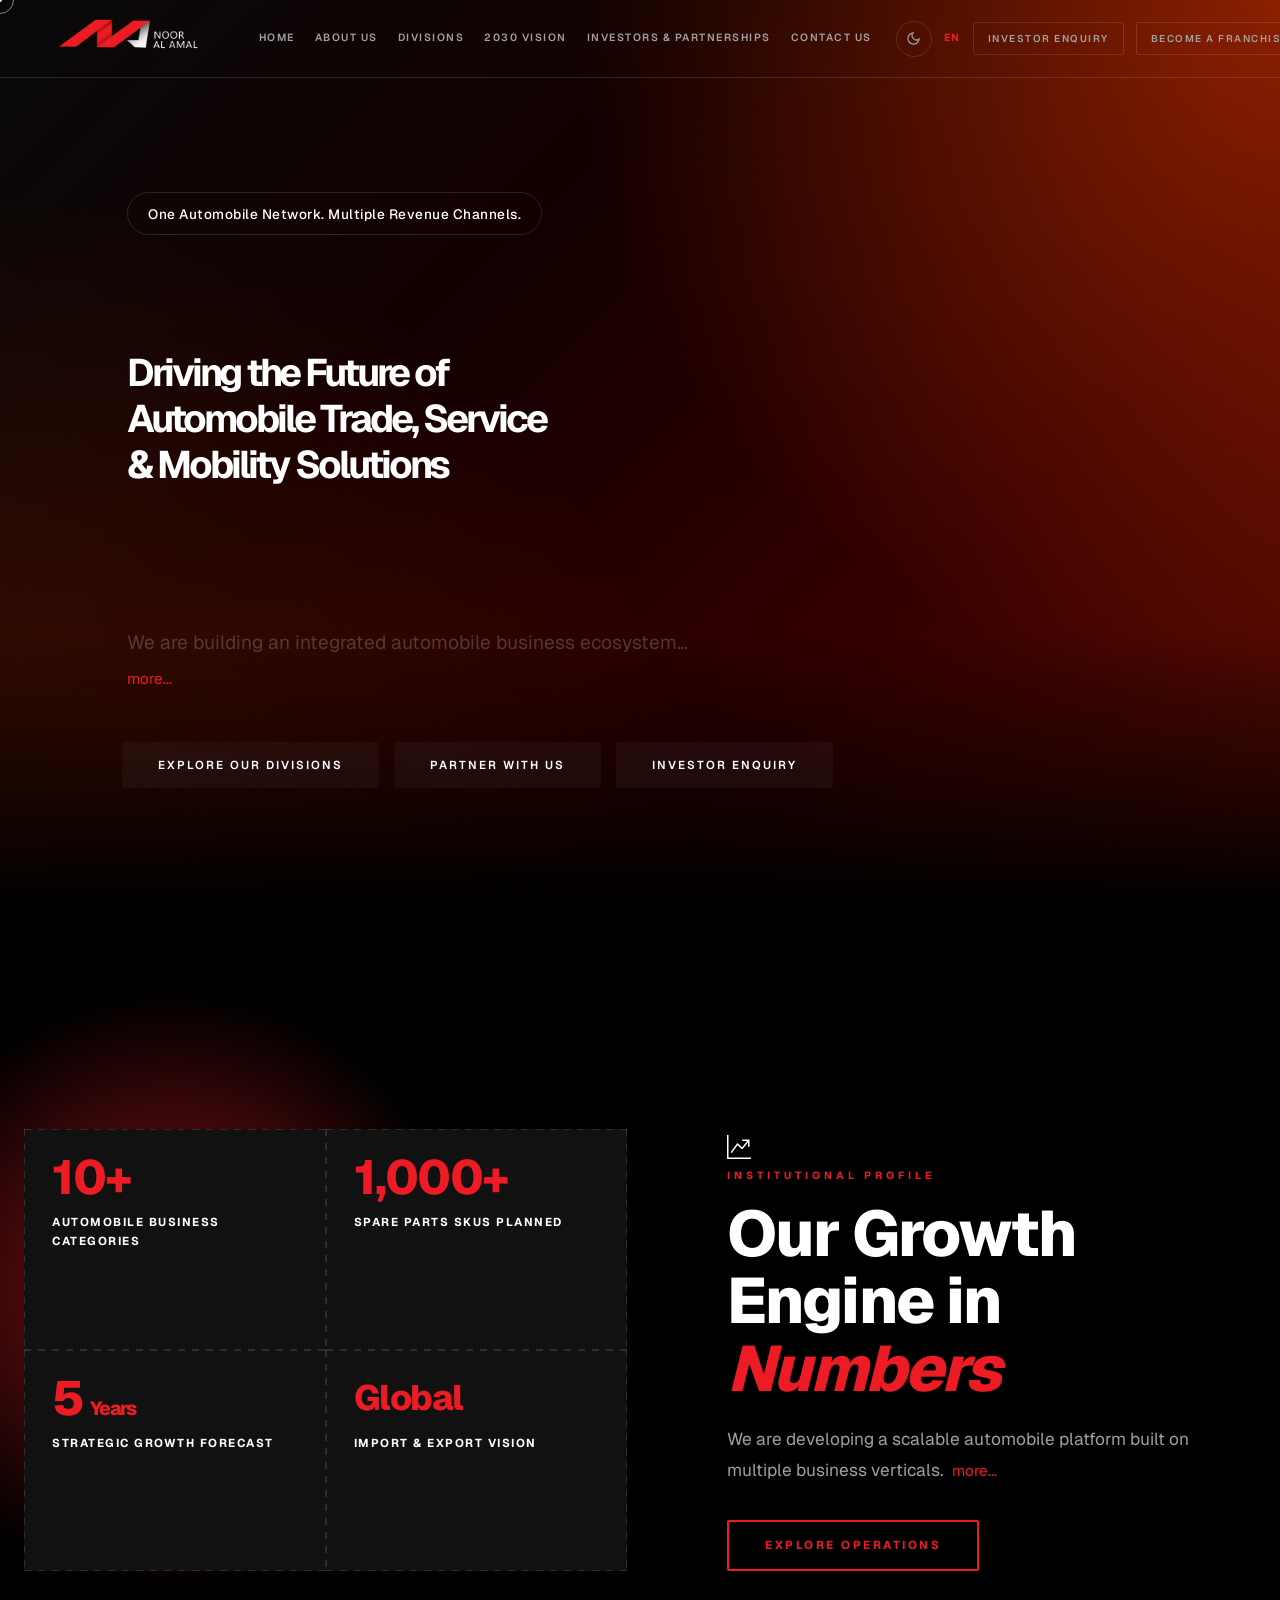
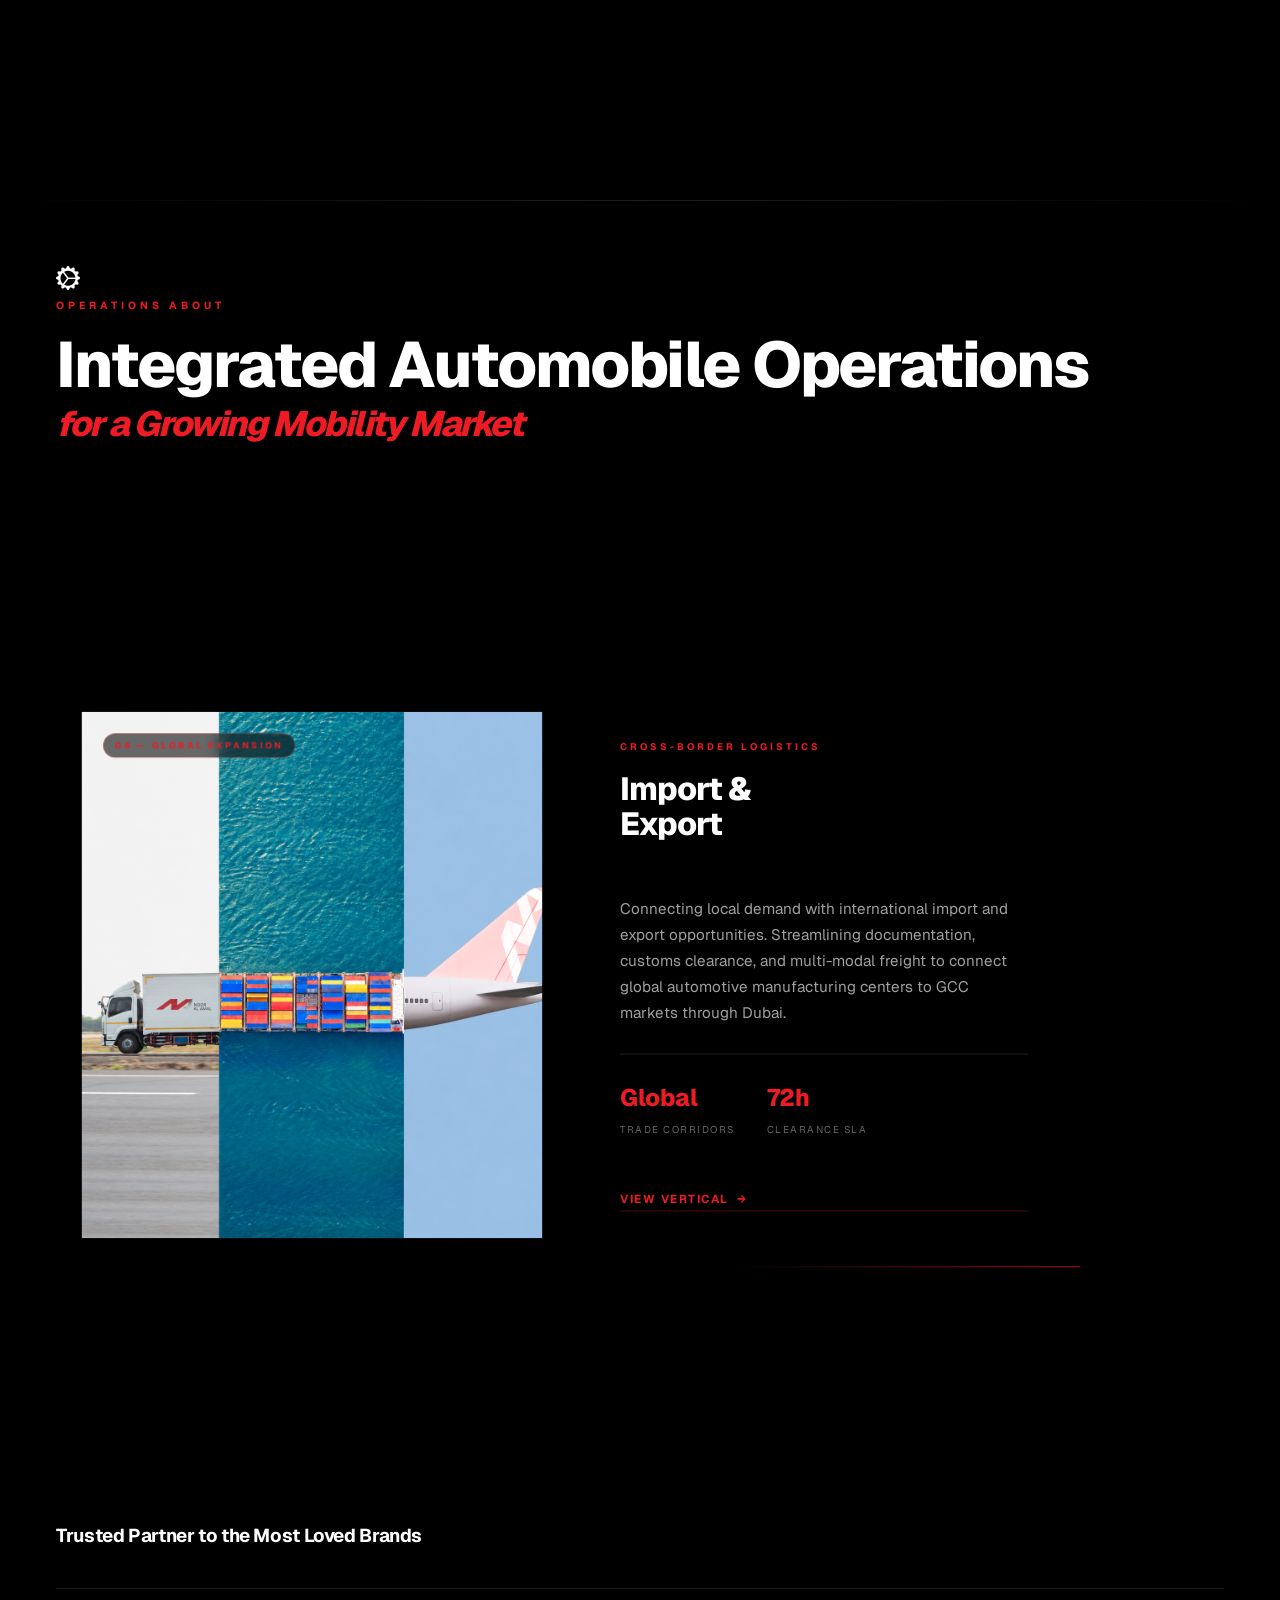
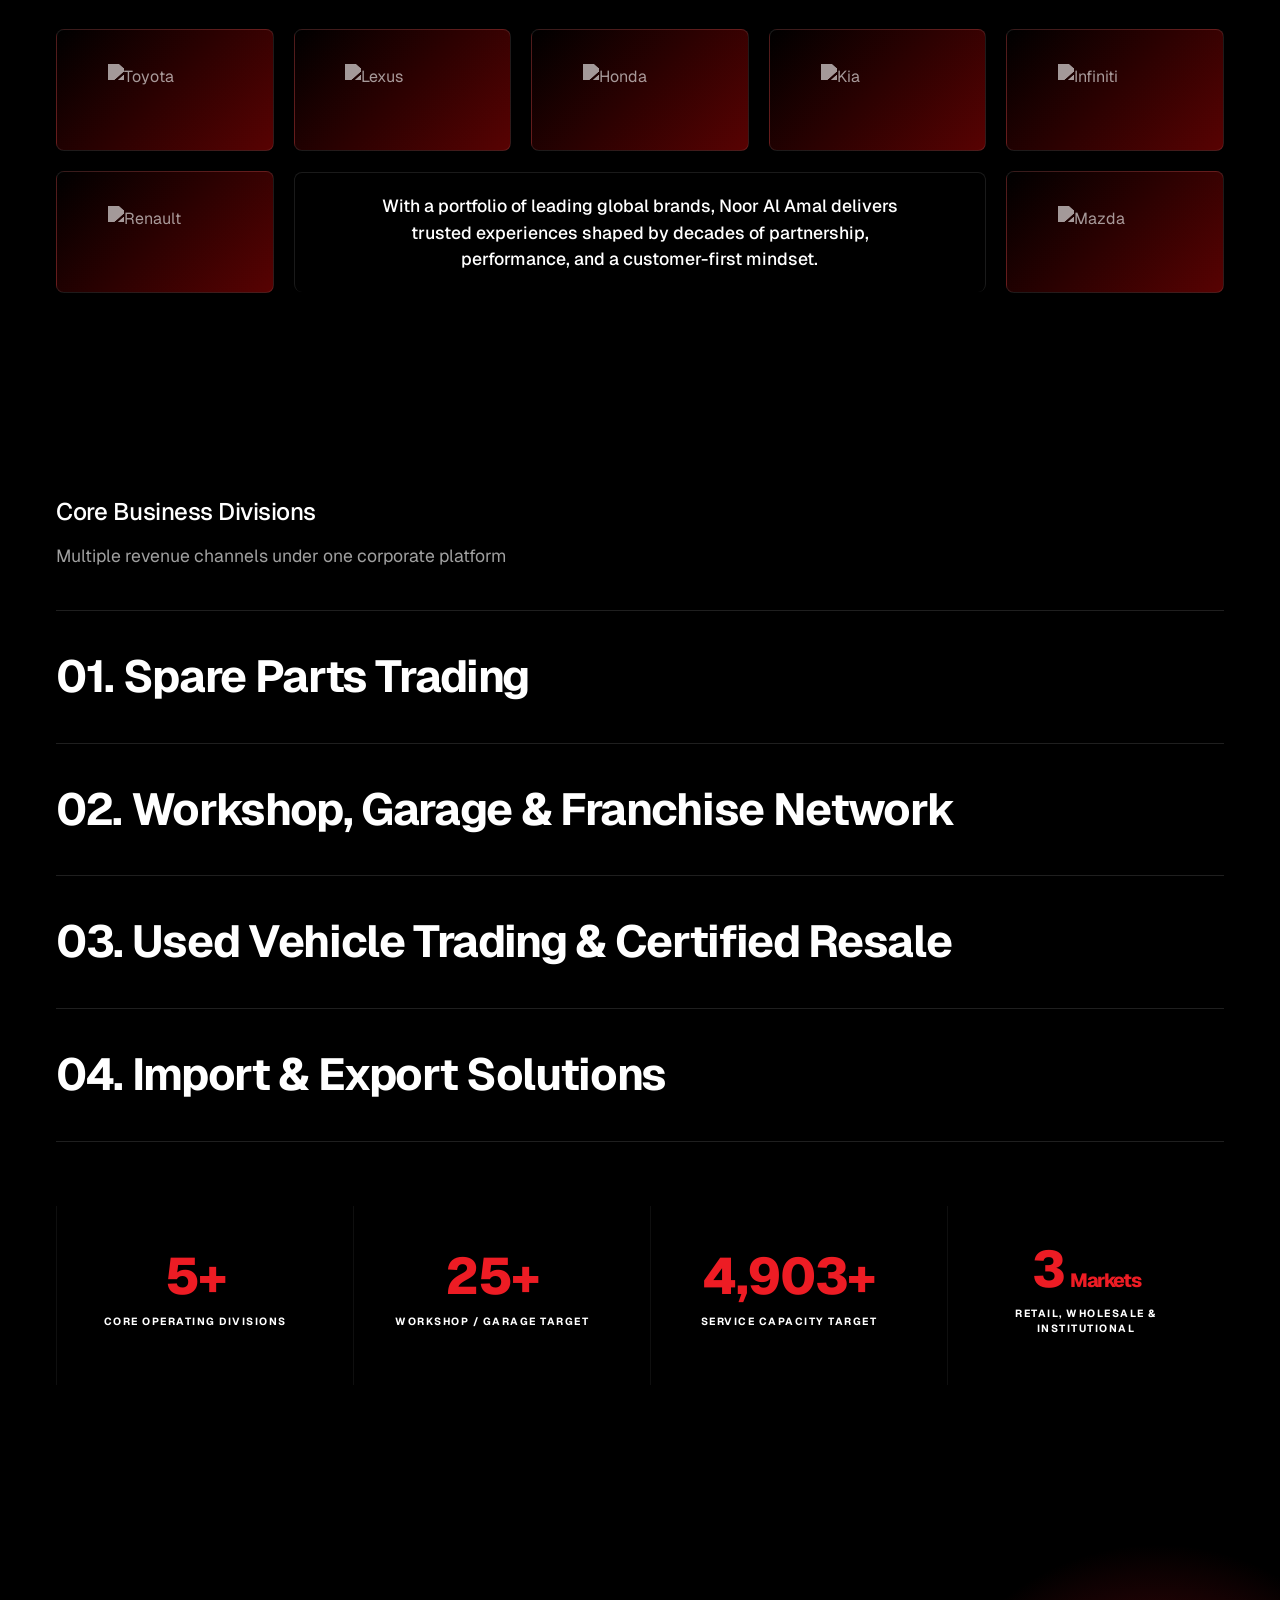
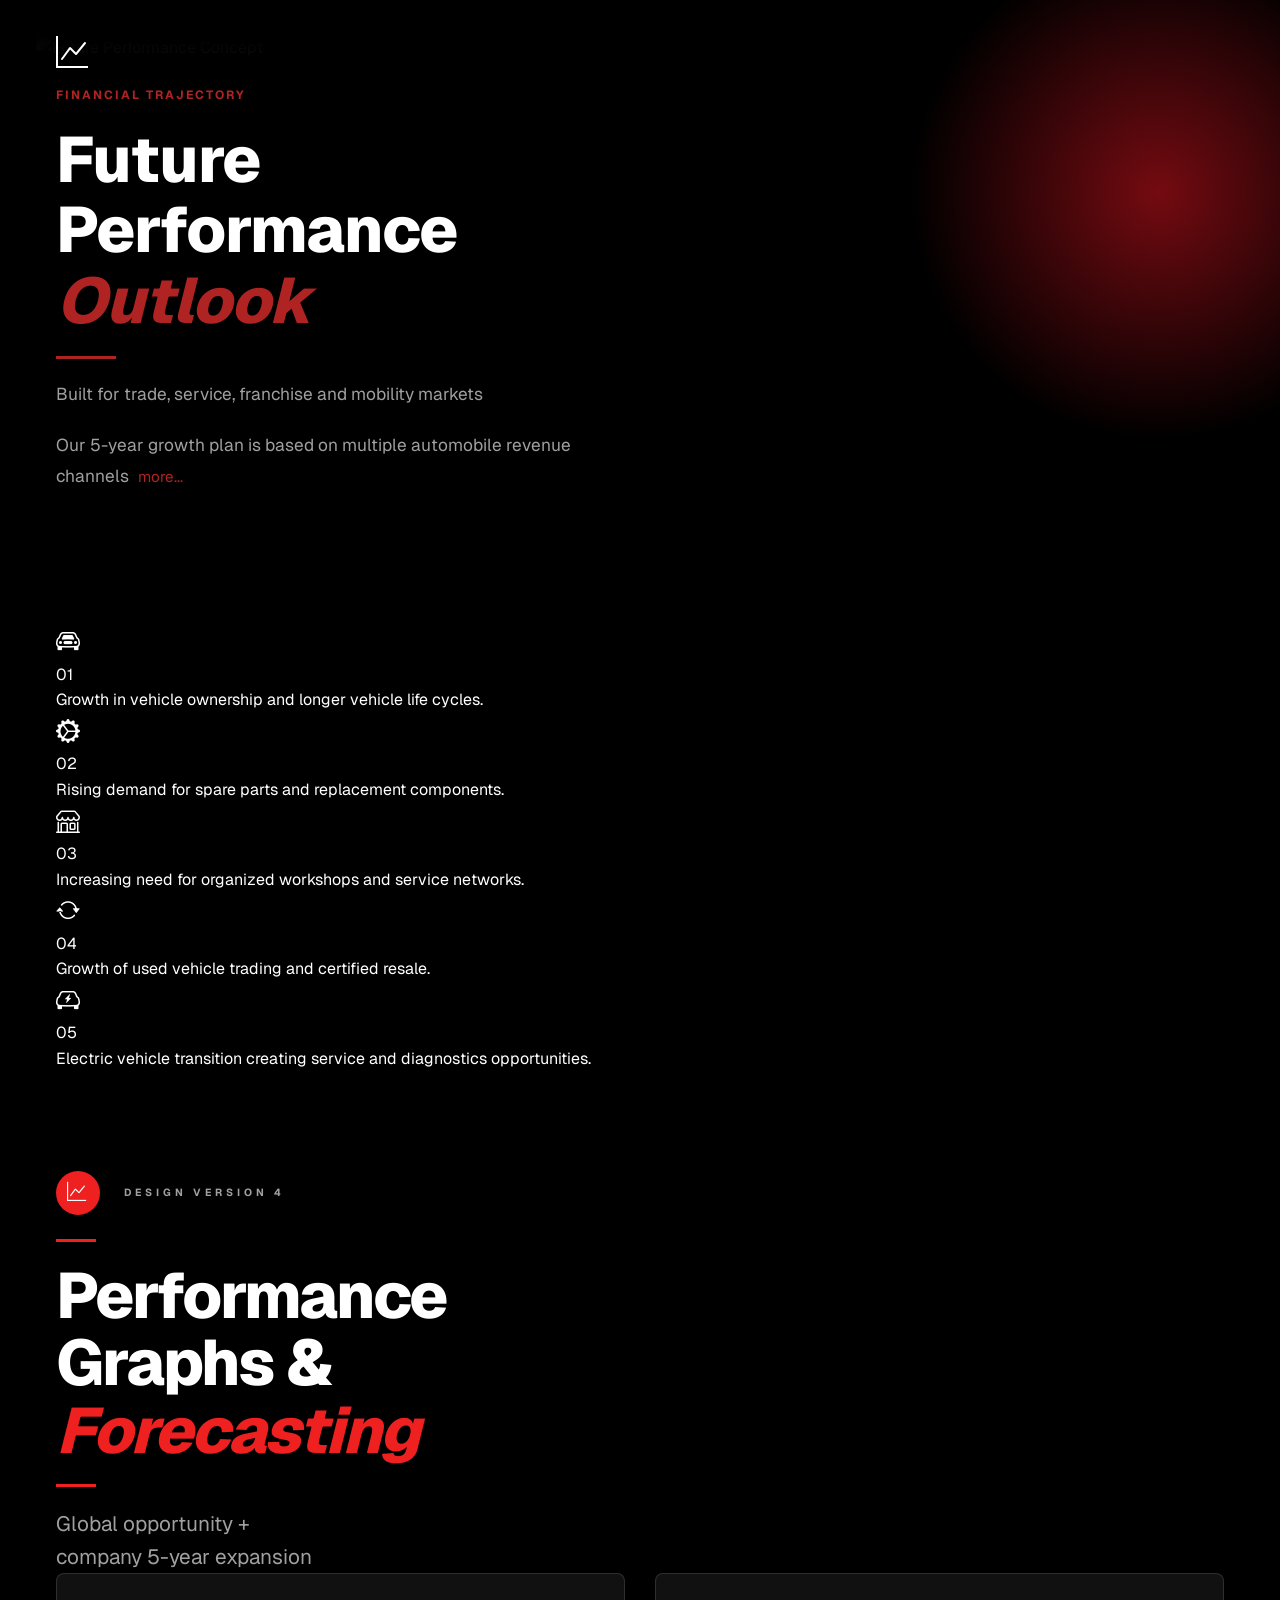
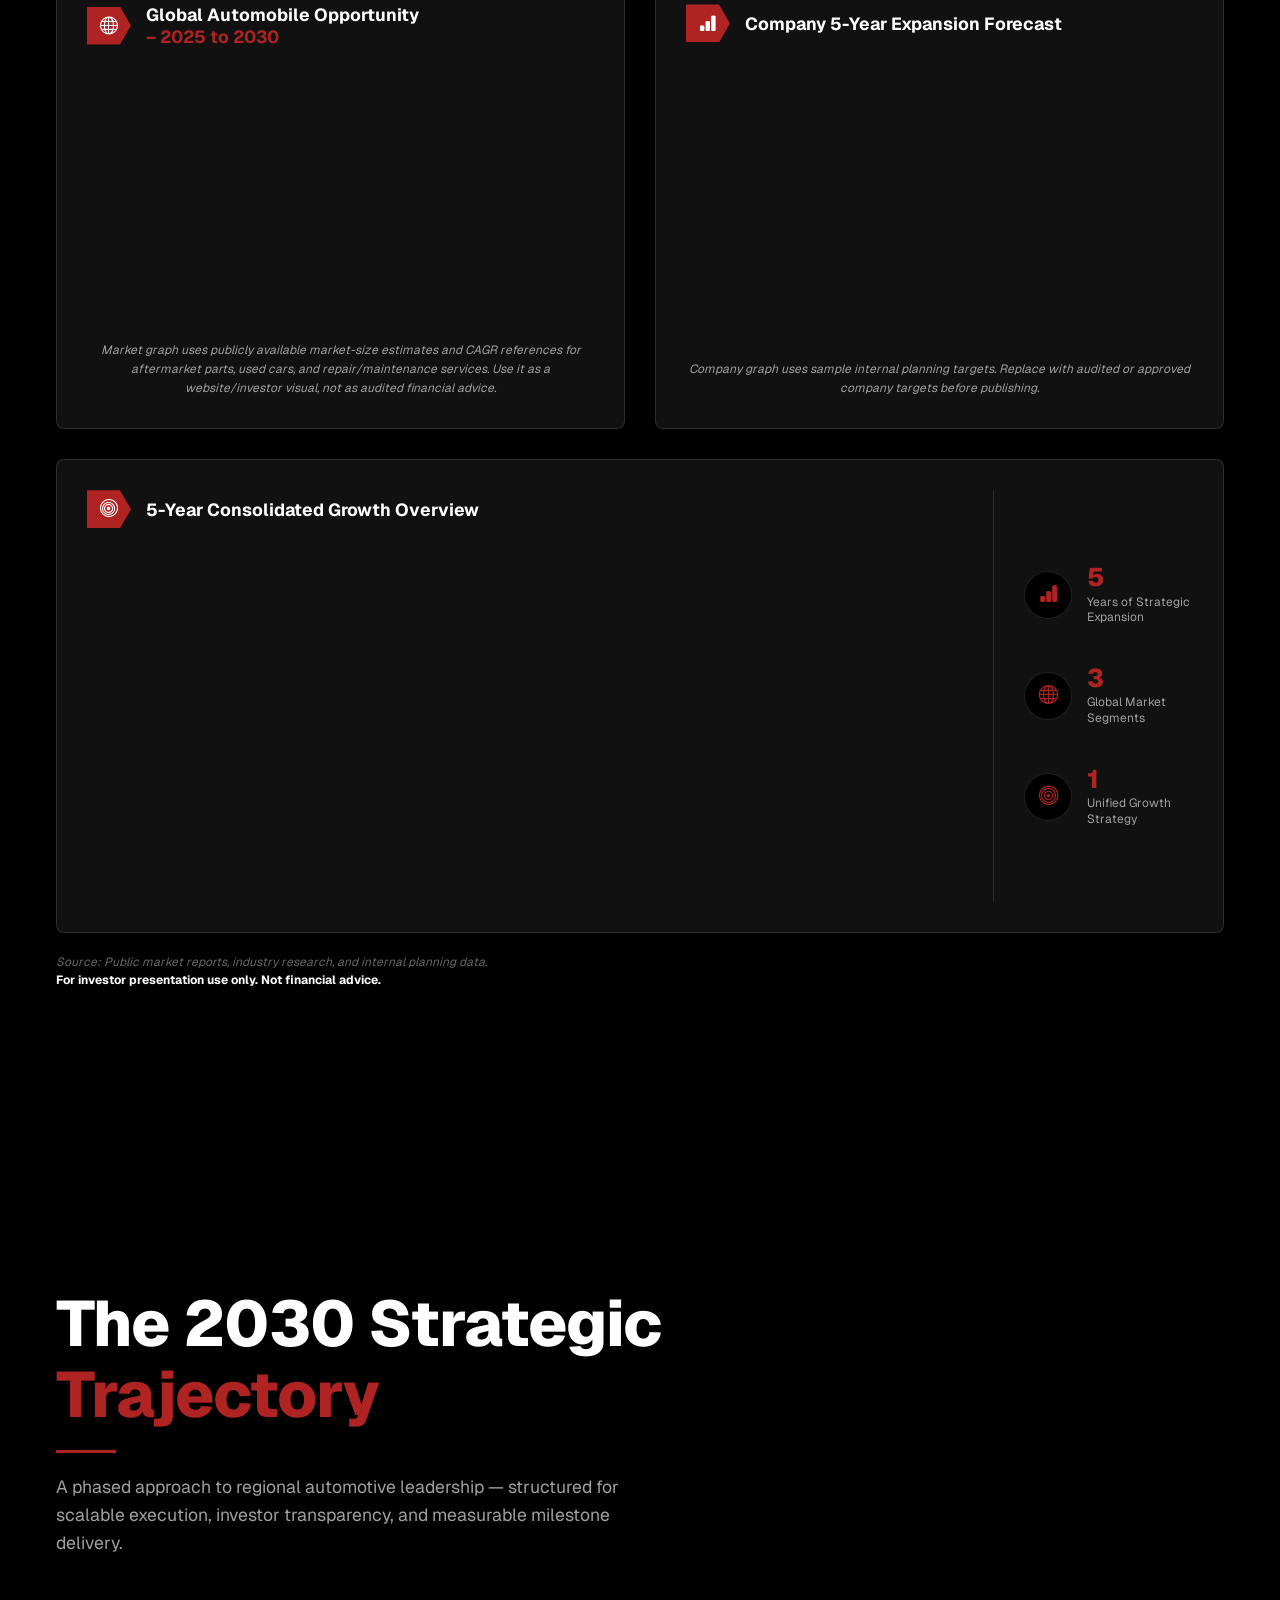
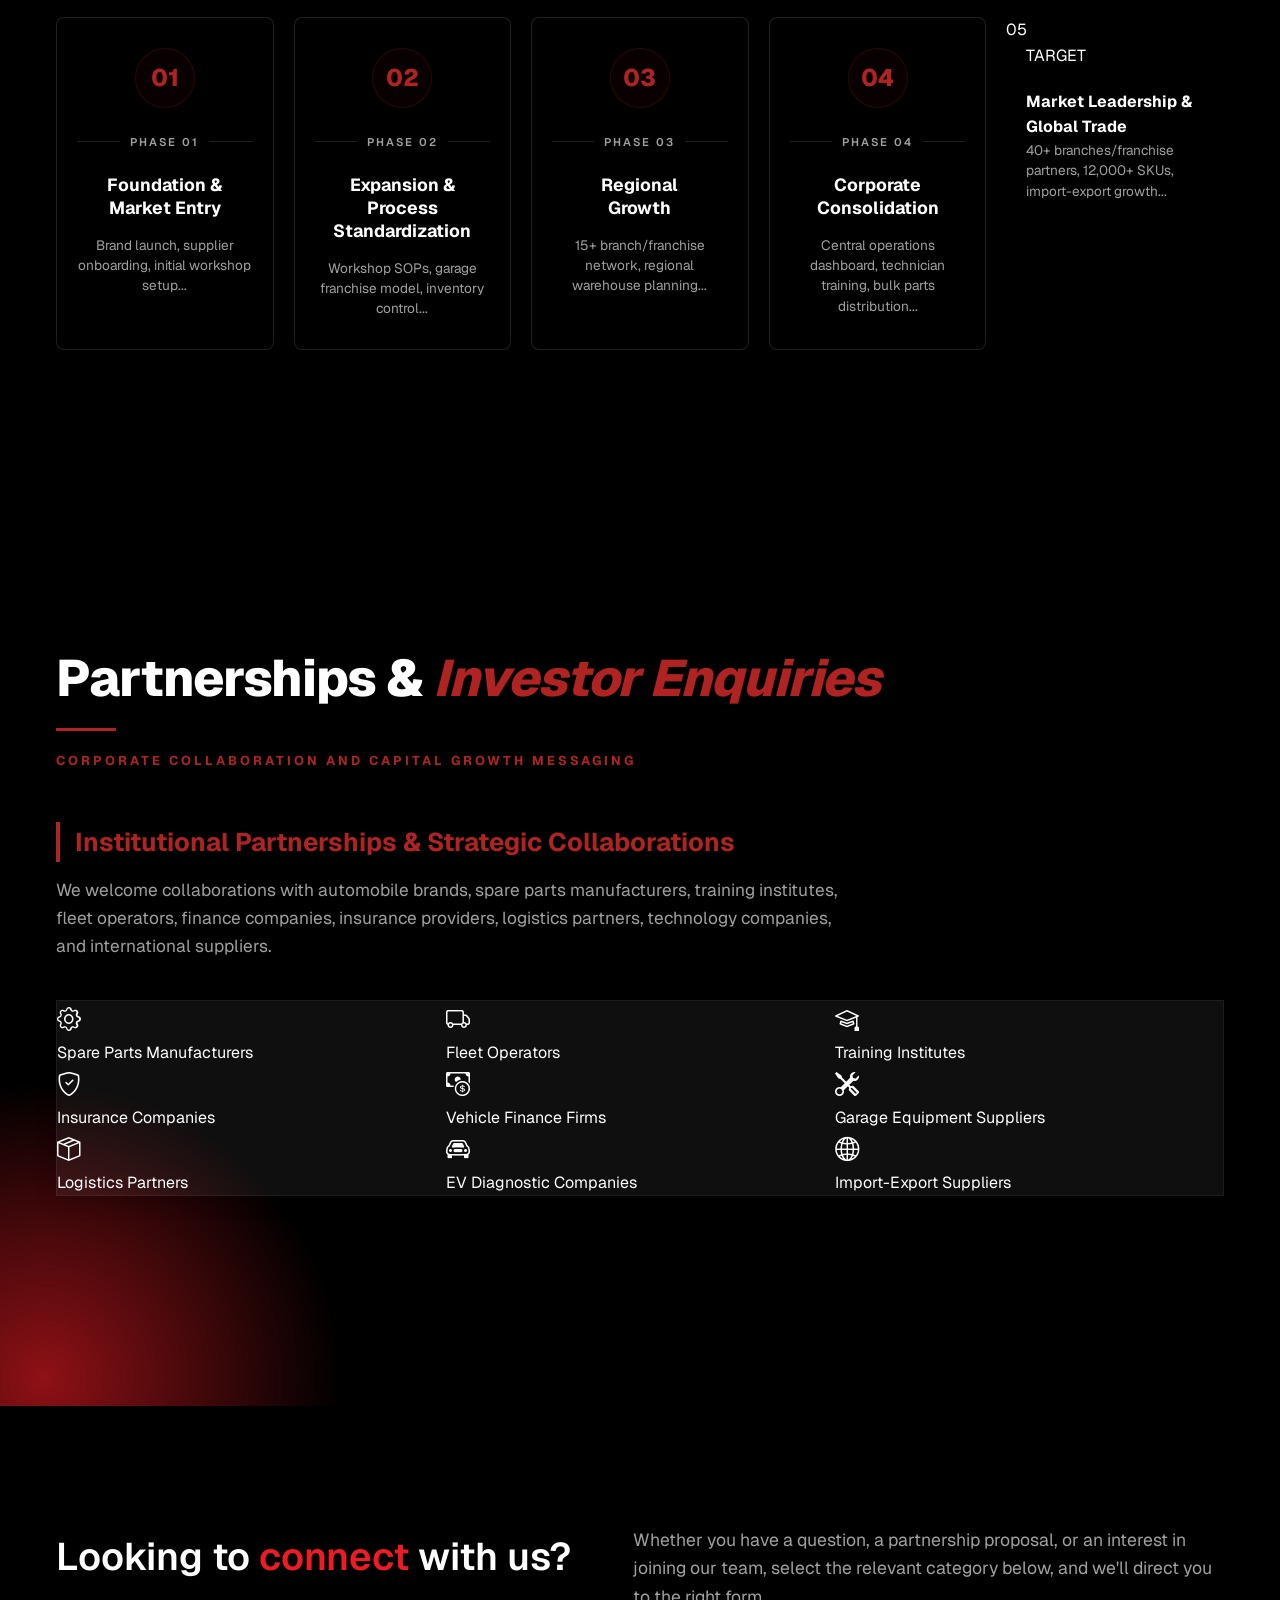
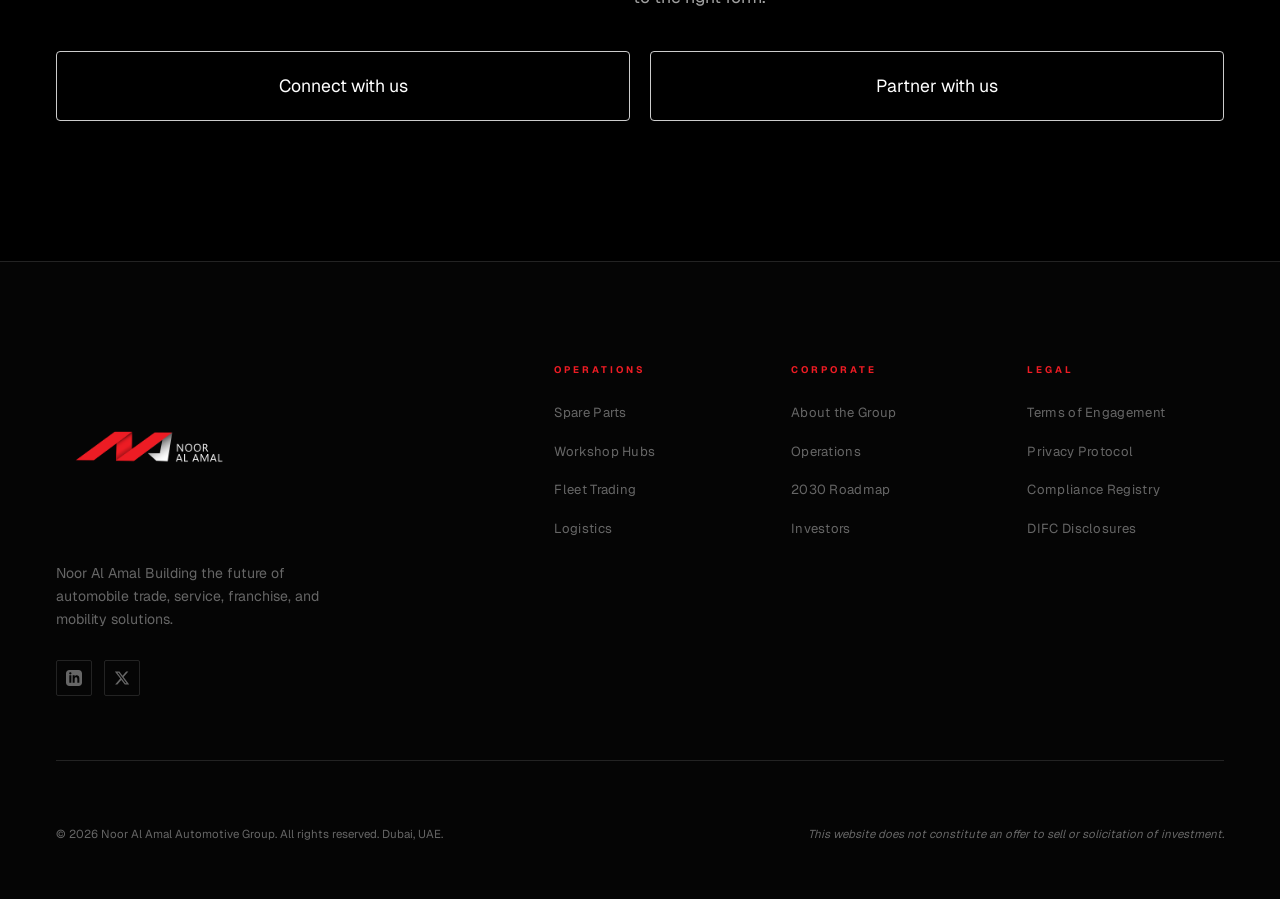
==== commit c9e14792: "not-fixed" ====
--- a/index.html
+++ b/index.html
@@ -442,15 +442,53 @@
                     }
 
                     .ovs-left-only {
-                        border-left: 1px solid var(--border-2);
-                        padding-left: 25px;
-                        padding-top: 80px;
-                        padding-bottom: 10px;
-                        padding-right: 0;
+                        border: 1px solid var(--border-2);
+                        border-top: none;
+                        border-bottom: none;
+                        border-right: none;
+                        padding: clamp(20px, 3vw, 50px) 20px;
+                        text-align: center;
+                        display: flex;
+                        flex-direction: column;
+                        justify-content: center;
+                        align-items: center;
+                        height: 100%;
+                    }
+
+                    .ovs-left-only .ovs-n {
+                        font-size: clamp(2.5rem, 4vw, 4.5rem);
+                        margin-bottom: 12px;
+                    }
+
+                    .ovs-left-only .ovs-label {
+                        font-size: clamp(0.65rem, 0.8vw, 0.9rem);
+                        line-height: 1.4;
+                    }
+
+                    .ovs-grid-custom {
+                        display: grid;
+                        grid-template-columns: repeat(4, 1fr);
+                        gap: 20px;
+                        margin-top: clamp(40px, 5vw, 80px);
+                    }
+
+                    @media (max-width: 1024px) {
+                        .ovs-grid-custom {
+                            grid-template-columns: repeat(2, 1fr);
+                        }
+                        .ovs-left-only {
+                            border: 1px solid var(--border-2); /* add borders for grid look on smaller screens */
+                            border-radius: 12px;
+                        }
+                    }
+
+                    @media (max-width: 576px) {
+                        .ovs-grid-custom {
+                            grid-template-columns: 1fr;
+                        }
                     }
                 </style>
-                <div
-                    style="display: grid; grid-template-columns: repeat(auto-fit, minmax(200px, 1fr)); gap: 20px; margin-top: 60px;">
+                <div class="ovs-grid-custom">
                     <div class="ovs reveal ovs-left-only" style="background: transparent;">
                         <div class="ovs-n gold"><span class="cnt" data-t="5">0</span>+</div>
                         <div class="ovs-label">Core Operating Divisions</div>
@@ -481,93 +519,199 @@
 
             <div class="container">
 
-                <div class="exc-hdr" style="display: block; margin-bottom: 40px;">
-                    <i class="bi bi-graph-up-arrow sec-icon reveal"></i>
-                    <div class="sec-label reveal">Financial Trajectory</div>
-                    <h2 class="sec-h2 reveal">Future Performance<br><em class="gold">Outlook</em></h2>
-                    <p class="sec-body reveal" style="margin-bottom:20px;max-width:800px; color: var(--text-2);">Built
-                        for trade, service, franchise and mobility markets</p>
-                    <p class="sec-body reveal" style="margin-bottom:30px;max-width:800px">
-                        Our 5-year growth plan is based on multiple automobile revenue channels<span
-                            id="exc-more-dots"></span><span id="exc-more-text" style="display: none;">. Instead of
-                            depending on one business model, we
-                            are developing a diversified corporate ecosystem with trading, service, franchise, resale,
-                            and
-                            global sourcing opportunities.</span>
-                        <a href="javascript:void(0);"
-                            onclick="const moreText = document.getElementById('exc-more-text'); const dots = document.getElementById('exc-more-dots'); if(moreText.style.display === 'none') { moreText.style.display = 'inline'; dots.style.display = 'none'; this.innerText = 'less...'; } else { moreText.style.display = 'none'; dots.style.display = 'inline'; this.innerText = 'more...'; }"
-                            style="color: var(--gold); font-size: 0.95rem; text-decoration: none; margin-left: 5px;">more...</a>
+                <div class="exc-layout">
+                    <div class="exc-left" style="position: relative; padding-bottom: 60px;">
+                        <!-- Background Image layer -->
+                        <div class="reveal" style="position: absolute; top: 0; left: -20px; right: -20px; bottom: 0; z-index: 0; pointer-events: none;">
+                            <img src="assets/images/hero.jpg" alt="Future Performance Concept" style="width: 100%; height: 100%; object-fit: cover; object-position: bottom; mask-image: linear-gradient(to bottom, transparent 0%, black 50%, black 100%); -webkit-mask-image: linear-gradient(to bottom, transparent 0%, black 50%, black 100%); opacity: 0.6;">
+                        </div>
+
+                        <div class="exc-hdr" style="display: block; position: relative; z-index: 2;">
+                            <div class="reveal" style="margin-bottom: 20px;">
+                                <div style="font-size: 1.8rem; color: var(--text); margin-bottom: 5px; display: inline-block;">
+                                    <svg xmlns="http://www.w3.org/2000/svg" width="32" height="32" fill="currentColor" viewBox="0 0 16 16">
+                                      <path fill-rule="evenodd" d="M0 0h1v15h15v1H0V0Zm14.817 3.113a.5.5 0 0 1 .07.704l-4.5 5.5a.5.5 0 0 1-.74.037L7.06 6.767l-3.656 5.027a.5.5 0 0 1-.808-.588l4-5.5a.5.5 0 0 1 .758-.06l2.609 2.61 4.15-5.073a.5.5 0 0 1 .704-.07Z"/>
+                                    </svg>
+                                </div>
+                                <div class="sec-label" style="font-size: 0.75rem; font-weight: 700; letter-spacing: 2px; color: #b02323; text-transform: uppercase;">FINANCIAL TRAJECTORY</div>
+                            </div>
+                            
+                            <h2 class="sec-h2 reveal" style="font-size: clamp(3rem, 5vw, 4rem); font-weight: 800; letter-spacing: -1px; line-height: 1.1; margin-bottom: 20px;">
+                                Future<br>Performance<br><em style="color: #b02323; font-style: italic;">Outlook</em>
+                            </h2>
+                            <div class="red-line reveal" style="background-color: #b02323; width: 60px; height: 3px; margin: 20px 0;"></div>
+                            
+                            <p class="sec-body reveal" style="margin-bottom:20px; color: var(--text-2);">Built
+                                for trade, service, franchise and mobility markets</p>
+                            <p class="sec-body reveal" style="margin-bottom:30px;">
+                                Our 5-year growth plan is based on multiple automobile revenue channels<span
+                                    id="exc-more-dots"></span><span id="exc-more-text" style="display: none;">. Instead of
+                                    depending on one business model, we
+                                    are developing a diversified corporate ecosystem with trading, service, franchise, resale,
+                                    and
+                                    global sourcing opportunities.</span>
+                                <a href="javascript:void(0);"
+                                    onclick="const moreText = document.getElementById('exc-more-text'); const dots = document.getElementById('exc-more-dots'); if(moreText.style.display === 'none') { moreText.style.display = 'inline'; dots.style.display = 'none'; this.innerText = 'less...'; } else { moreText.style.display = 'none'; dots.style.display = 'inline'; this.innerText = 'more...'; }"
+                                    style="color: #b02323; font-size: 0.95rem; text-decoration: none; margin-left: 5px;">more...</a>
+                            </p>
+                        </div>
+                    </div>
+
+                    <div class="exc-right" style="height: 100%;">
+                        <div class="exc-cards" style="height: 100%; align-content: space-between;">
+                            <!-- Card 01 -->
+                            <div class="exc-card reveal">
+                                <div class="exc-icon-wrapper"><i class="bi bi-car-front"></i></div>
+                                <div class="exc-card-num">01</div>
+                                <p class="exc-card-text">Growth in vehicle ownership and longer vehicle life cycles.</p>
+                            </div>
+                            <!-- Card 02 -->
+                            <div class="exc-card reveal">
+                                <div class="exc-icon-wrapper"><i class="bi bi-gear-wide-connected"></i></div>
+                                <div class="exc-card-num">02</div>
+                                <p class="exc-card-text">Rising demand for spare parts and replacement components.</p>
+                            </div>
+                            <!-- Card 03 -->
+                            <div class="exc-card reveal">
+                                <div class="exc-icon-wrapper"><i class="bi bi-shop"></i></div>
+                                <div class="exc-card-num">03</div>
+                                <p class="exc-card-text">Increasing need for organized workshops and service networks.</p>
+                            </div>
+                            <!-- Card 04 -->
+                            <div class="exc-card reveal">
+                                <div class="exc-icon-wrapper"><i class="bi bi-arrow-repeat"></i></div>
+                                <div class="exc-card-num">04</div>
+                                <p class="exc-card-text">Growth of used vehicle trading and certified resale.</p>
+                            </div>
+                            <!-- Card 05 -->
+                            <div class="exc-card reveal">
+                                <div class="exc-icon-wrapper"><i class="bi bi-ev-front"></i></div>
+                                <div class="exc-card-num">05</div>
+                                <p class="exc-card-text">Electric vehicle transition creating service and diagnostics opportunities.</p>
+                            </div>
+                        </div>
+                    </div>
+                </div>
+
+                <!-- Performance Graphs & Forecasting Layout -->
+                <div class="exc-layout" style="margin-top: 100px; margin-bottom: 30px;">
+                    <!-- LEFT COLUMN -->
+                    <div class="exc-left" style="display: flex; flex-direction: column;">
+                        <div class="exc-live reveal" style="margin-bottom: 24px; color: var(--text-2);">
+                            <div style="width: 44px; height: 44px; border-radius: 50%; margin-bottom: 0; margin-right: 16px; background: #ee2020; color: white; display: flex; align-items: center; justify-content: center; flex-shrink: 0;">
+                                <i class="bi bi-graph-up" style="color: white; font-size: 1.2rem;"></i>
+                            </div>
+                            <span style="letter-spacing: 4px; font-size: 0.65rem; font-weight: 700;">DESIGN VERSION 4</span>
+                        </div>
+                        <div class="red-line reveal" style="background-color: #ee2020; width: 40px; height: 3px; margin: 0 0 20px 0;"></div>
+                        <h2 class="sec-h2 reveal" style="font-size: clamp(3.5rem, 5vw, 5rem); font-weight: 800; letter-spacing: -2px; line-height: 1.05; margin-bottom: 20px;">Performance<br>Graphs &<br><em class="gold" style="color: #ee2020; font-style: italic;">Forecasting</em></h2>
+                        <div class="red-line reveal" style="background-color: #ee2020; width: 40px; height: 3px; margin: 0 0 20px 0;"></div>
+                        <p class="sec-body reveal" style="margin-bottom: 0; font-size: 1.3rem; line-height: 1.6; color: var(--text-2);">Global opportunity +<br>company 5-year expansion</p>
+                    </div>
+
+                    <!-- RIGHT COLUMN -->
+                    <div class="exc-right">
+                        <!-- TOP GRAPHS -->
+                        <div style="display: grid; grid-template-columns: repeat(auto-fit, minmax(300px, 1fr)); gap: 30px;">
+                            <!-- TOP LEFT -->
+                            <div class="reveal">
+                                <div style="background: var(--card); border: 1px solid var(--border); border-radius: 8px; padding: 30px; box-shadow: 0 4px 20px rgba(0,0,0,0.05); height: 100%; display: flex; flex-direction: column;">
+                                    <div style="display: flex; align-items: center; margin-bottom: 24px;">
+                                        <div style="background: #b02323; display: flex; align-items: center; justify-content: center; width: 44px; height: 38px; color: white; clip-path: polygon(0 0, 75% 0, 100% 50%, 75% 100%, 0 100%); margin-right: 15px; flex-shrink: 0;">
+                                            <i class="bi bi-globe" style="font-size: 1.1rem;"></i>
+                                        </div>
+                                        <h3 style="font-family: var(--f-display); font-size: 1.1rem; font-weight: 700; margin: 0; line-height: 1.2; color: var(--text);">
+                                            Global Automobile Opportunity<br><span style="color: #b02323;">– 2025 to 2030</span>
+                                        </h3>
+                                    </div>
+                                    <div style="position: relative; height: 250px; width: 100%; margin-bottom: 20px;">
+                                        <canvas id="marketGraph"></canvas>
+                                    </div>
+                                    <p style="text-align: center; font-size: 0.75rem; color: var(--text-2); font-style: italic; margin-top: auto;">Market graph uses publicly available market-size estimates and CAGR references for aftermarket parts, used cars, and repair/maintenance services. Use it as a website/investor visual, not as audited financial advice.</p>
+                                </div>
+                            </div>
+
+                            <!-- TOP RIGHT -->
+                            <div class="reveal">
+                                <div style="background: var(--card); border: 1px solid var(--border); border-radius: 8px; padding: 30px; box-shadow: 0 4px 20px rgba(0,0,0,0.05); height: 100%; display: flex; flex-direction: column;">
+                                    <div style="display: flex; align-items: center; margin-bottom: 24px;">
+                                        <div style="background: #b02323; display: flex; align-items: center; justify-content: center; width: 44px; height: 38px; color: white; clip-path: polygon(0 0, 75% 0, 100% 50%, 75% 100%, 0 100%); margin-right: 15px; flex-shrink: 0;">
+                                            <i class="bi bi-bar-chart-fill" style="font-size: 1.1rem;"></i>
+                                        </div>
+                                        <h3 style="font-family: var(--f-display); font-size: 1.1rem; font-weight: 700; margin: 0; line-height: 1.2; color: var(--text);">
+                                            Company 5-Year Expansion Forecast
+                                        </h3>
+                                    </div>
+                                    <div style="position: relative; height: 250px; width: 100%; margin-bottom: 20px;">
+                                        <canvas id="companyGraph"></canvas>
+                                    </div>
+                                    <p style="text-align: center; font-size: 0.75rem; color: var(--text-2); font-style: italic; margin-top: auto;">Company graph uses sample internal planning targets. Replace with audited or approved company targets before publishing.</p>
+                                </div>
+                            </div>
+                        </div>
+                    </div>
+                </div>
+
+                <!-- BOTTOM GRAPH FULL WIDTH -->
+                <div class="reveal" style="margin-bottom: 20px;">
+                    <div style="background: var(--card); border: 1px solid var(--border); border-radius: 8px; padding: 30px; box-shadow: 0 4px 20px rgba(0,0,0,0.05); display: flex; flex-wrap: wrap; gap: 40px;">
+                        <!-- Graph section -->
+                        <div style="flex: 1; min-width: 300px; display: flex; flex-direction: column;">
+                            <div style="display: flex; align-items: center; margin-bottom: 24px;">
+                                <div style="background: #b02323; display: flex; align-items: center; justify-content: center; width: 44px; height: 38px; color: white; clip-path: polygon(0 0, 75% 0, 100% 50%, 75% 100%, 0 100%); margin-right: 15px; flex-shrink: 0;">
+                                    <i class="bi bi-bullseye" style="font-size: 1.1rem;"></i>
+                                </div>
+                                <h3 style="font-family: var(--f-display); font-size: 1.1rem; font-weight: 700; margin: 0; line-height: 1.2; color: var(--text);">
+                                    5-Year Consolidated Growth Overview
+                                </h3>
+                            </div>
+                            <div style="position: relative; height: 350px; width: 100%;">
+                                <canvas id="tableGraph"></canvas>
+                            </div>
+                        </div>
+
+                        <!-- Stats section -->
+                        <div style="width: 200px; display: flex; flex-direction: column; justify-content: center; gap: 40px; border-left: 1px solid var(--border); padding-left: 30px; flex-shrink: 0;">
+                            <!-- Stat 1 -->
+                            <div style="display: flex; align-items: center; gap: 15px;">
+                                <div style="width: 48px; height: 48px; border-radius: 50%; background: var(--bg2); border: 1px solid var(--border); display: flex; align-items: center; justify-content: center; flex-shrink: 0;">
+                                    <i class="bi bi-bar-chart-fill" style="color: #b02323; font-size: 1.2rem;"></i>
+                                </div>
+                                <div>
+                                    <div style="font-size: 1.6rem; font-weight: 800; color: #b02323; line-height: 1; margin-bottom: 4px;">5</div>
+                                    <div style="font-size: 0.75rem; color: var(--text-2); line-height: 1.3;">Years of Strategic<br>Expansion</div>
+                                </div>
+                            </div>
+                            <!-- Stat 2 -->
+                            <div style="display: flex; align-items: center; gap: 15px;">
+                                <div style="width: 48px; height: 48px; border-radius: 50%; background: var(--bg2); border: 1px solid var(--border); display: flex; align-items: center; justify-content: center; flex-shrink: 0;">
+                                    <i class="bi bi-globe" style="color: #b02323; font-size: 1.2rem;"></i>
+                                </div>
+                                <div>
+                                    <div style="font-size: 1.6rem; font-weight: 800; color: #b02323; line-height: 1; margin-bottom: 4px;">3</div>
+                                    <div style="font-size: 0.75rem; color: var(--text-2); line-height: 1.3;">Global Market<br>Segments</div>
+                                </div>
+                            </div>
+                            <!-- Stat 3 -->
+                            <div style="display: flex; align-items: center; gap: 15px;">
+                                <div style="width: 48px; height: 48px; border-radius: 50%; background: var(--bg2); border: 1px solid var(--border); display: flex; align-items: center; justify-content: center; flex-shrink: 0;">
+                                    <i class="bi bi-bullseye" style="color: #b02323; font-size: 1.2rem;"></i>
+                                </div>
+                                <div>
+                                    <div style="font-size: 1.6rem; font-weight: 800; color: #b02323; line-height: 1; margin-bottom: 4px;">1</div>
+                                    <div style="font-size: 0.75rem; color: var(--text-2); line-height: 1.3;">Unified Growth<br>Strategy</div>
+                                </div>
+                            </div>
+                        </div>
+                    </div>
+                </div>
+
+                <!-- DISCLAIMER -->
+                <div class="reveal">
+                    <p style="font-size: 0.75rem; color: var(--text-3); line-height: 1.5; margin: 0; font-style: italic;">
+                        Source: Public market reports, industry research, and internal planning data.<br>
+                        <strong style="color: var(--text); font-style: normal;">For investor presentation use only. Not financial advice.</strong>
                     </p>
-                </div>
-
-                <ul class="reveal"
-                    style="list-style-type: none; margin-left: 0; padding-left: 20px; margin-bottom: 50px; color: var(--text); font-size: 1.1rem; line-height: 1.8;">
-                    <li style="margin-bottom: 15px; position: relative;"><span
-                            style="position: absolute; left: -20px; color: var(--gold);">&bull;</span> Growth in vehicle
-                        ownership and longer vehicle life cycles.</li>
-                    <li style="margin-bottom: 15px; position: relative;"><span
-                            style="position: absolute; left: -20px; color: var(--gold);">&bull;</span> Rising demand for
-                        spare parts and replacement components.</li>
-                    <li style="margin-bottom: 15px; position: relative;"><span
-                            style="position: absolute; left: -20px; color: var(--gold);">&bull;</span> Increasing need
-                        for organized workshops and service networks.</li>
-                    <li style="margin-bottom: 15px; position: relative;"><span
-                            style="position: absolute; left: -20px; color: var(--gold);">&bull;</span> Growth of used
-                        vehicle trading and certified resale.</li>
-                    <li style="margin-bottom: 15px; position: relative;"><span
-                            style="position: absolute; left: -20px; color: var(--gold);">&bull;</span> Electric vehicle
-                        transition creating service and diagnostics opportunities.</li>
-                </ul>
-
-                <div class="reveal" style="padding-bottom: 20px;">
-                    <div
-                        style="background: var(--card); border: 1px solid var(--border); border-radius: 8px; padding: 30px; box-shadow: 0 4px 20px rgba(0,0,0,0.2);">
-                        <div style="position: relative; height: 400px; width: 100%;">
-                            <canvas id="tableGraph"></canvas>
-                        </div>
-                    </div>
-                </div>
-
-                <!-- Performance Graphs & Forecasting -->
-                <div class="reveal" style="margin-top: 60px;">
-                    <div style="text-align: center; margin-bottom: 40px;">
-                        <h2 class="sec-h2" style="font-size: 2.2rem; margin-bottom: 10px;">Performance Graphs & <em
-                                class="gold">Forecasting</em></h2>
-                        <p class="sec-body" style="color: var(--text-2);">Global opportunity + company 5-year expansion
-                        </p>
-                    </div>
-
-                    <div style="display: grid; grid-template-columns: repeat(auto-fit, minmax(350px, 1fr)); gap: 30px;">
-                        <div
-                            style="background: var(--card); border: 1px solid var(--border); border-radius: 8px; padding: 30px; box-shadow: 0 4px 20px rgba(0,0,0,0.2);">
-                            <h3
-                                style="text-align: center; margin-bottom: 20px; font-size: 1.3rem; font-family: var(--f-display);">
-                                Global Automobile Opportunity - 2025 to 2030</h3>
-                            <div style="position: relative; height: 350px; width: 100%;">
-                                <canvas id="marketGraph"></canvas>
-                            </div>
-                            <p
-                                style="text-align: center; font-size: 0.85rem; color: var(--text-2); margin-top: 20px; font-style: italic;">
-                                Market graph uses publicly available market-size estimates and CAGR references for
-                                aftermarket parts, used cars, and repair/maintenance services. Use it as a
-                                website/investor
-                                visual, not as audited financial advice.</p>
-                        </div>
-
-                        <div
-                            style="background: var(--card); border: 1px solid var(--border); border-radius: 8px; padding: 30px; box-shadow: 0 4px 20px rgba(0,0,0,0.2);">
-                            <h3
-                                style="text-align: center; margin-bottom: 20px; font-size: 1.3rem; font-family: var(--f-display);">
-                                Company 5-Year Expansion Forecast</h3>
-                            <div style="position: relative; height: 350px; width: 100%;">
-                                <canvas id="companyGraph"></canvas>
-                            </div>
-                            <p
-                                style="text-align: center; font-size: 0.85rem; color: var(--text-2); margin-top: 20px; font-style: italic;">
-                                Company graph uses sample internal planning targets. Replace with audited or approved
-                                company targets before publishing.</p>
-                        </div>
-                    </div>
                 </div>
 
             </div>
@@ -579,117 +723,70 @@
 ═══════════════════════════════════════════════════════════ -->
         <section class="section traj-sec" id="trajectory">
             <div class="container">
-                <i class="bi bi-graph-up-arrow sec-icon reveal"></i>
-                <div class="sec-label reveal">Financial Trajectory</div>
-                <h2 class="sec-h2 reveal">The 2030 Strategic<br><em class="gold">Trajectory</em></h2>
-                <p class="sec-body reveal" style="margin-bottom:90px;max-width:580px">A phased approach to regional
-                    automotive leadership — structured for scalable execution, investor transparency, and measurable
-                    milestone delivery.</p>
-
-                <!-- Progress line -->
-                <div class="tl-prog-wrap" aria-hidden="true">
-                    <div class="tl-prog" id="tl-prog"></div>
-                </div>
-
-                <div class="tl-grid">
-
-                    <div class="tl-node reveal">
-                        <div class="tl-dot-wrap">
-                            <div class="tl-dot"></div>
-                        </div>
-                        <div class="tl-yr gold">Year 1</div>
-                        <div class="tl-card">
-                            <span class="tl-ph">PHASE 01</span>
-                            <h4 class="tl-h4">Foundation & Market Entry</h4>
-                            <p class="tl-p">Brand launch, supplier onboarding, initial workshop setup<span
-                                    id="tl-more-dots-1">...</span><span id="tl-more-text-1" style="display: none;">,
-                                    spare parts
-                                    retail/wholesale entry, used vehicle trading pilot, and investor
-                                    documentation.</span>
-                                <a href="javascript:void(0);"
-                                    onclick="const moreText = document.getElementById('tl-more-text-1'); const dots = document.getElementById('tl-more-dots-1'); if(moreText.style.display === 'none') { moreText.style.display = 'inline'; dots.style.display = 'none'; this.innerText = 'less...'; } else { moreText.style.display = 'none'; dots.style.display = 'inline'; this.innerText = 'more...'; }"
-                                    style="color: var(--gold); font-size: 0.85rem; text-decoration: none; margin-left: 5px;">more...</a>
-                            </p>
-                        </div>
-                    </div>
-
-                    <div class="tl-node reveal">
-                        <div class="tl-dot-wrap">
-                            <div class="tl-dot"></div>
-                        </div>
-                        <div class="tl-yr gold">Year 2</div>
-                        <div class="tl-card">
-                            <span class="tl-ph">PHASE 02</span>
-                            <h4 class="tl-h4">Expansion & Process Standardization</h4>
-                            <p class="tl-p">Workshop SOPs, garage franchise model, inventory control<span
-                                    id="tl-more-dots-2">...</span><span id="tl-more-text-2" style="display: none;">,
-                                    customer CRM,
-                                    wholesale dealer network, and vehicle inspection process.</span>
-                                <a href="javascript:void(0);"
-                                    onclick="const moreText = document.getElementById('tl-more-text-2'); const dots = document.getElementById('tl-more-dots-2'); if(moreText.style.display === 'none') { moreText.style.display = 'inline'; dots.style.display = 'none'; this.innerText = 'less...'; } else { moreText.style.display = 'none'; dots.style.display = 'inline'; this.innerText = 'more...'; }"
-                                    style="color: var(--gold); font-size: 0.85rem; text-decoration: none; margin-left: 5px;">more...</a>
-                            </p>
-                        </div>
-                    </div>
-
-                    <div class="tl-node reveal">
-                        <div class="tl-dot-wrap">
-                            <div class="tl-dot"></div>
-                        </div>
-                        <div class="tl-yr gold">Year 3</div>
-                        <div class="tl-card">
-                            <span class="tl-ph">PHASE 03</span>
-                            <h4 class="tl-h4">Regional Growth</h4>
-                            <p class="tl-p">15+ branch/franchise network, regional warehouse planning<span
-                                    id="tl-more-dots-3">...</span><span id="tl-more-text-3" style="display: none;">,
-                                    import supplier
-                                    partnerships, certified resale, fleet maintenance contracts, and institutional
-                                    collaborations.</span>
-                                <a href="javascript:void(0);"
-                                    onclick="const moreText = document.getElementById('tl-more-text-3'); const dots = document.getElementById('tl-more-dots-3'); if(moreText.style.display === 'none') { moreText.style.display = 'inline'; dots.style.display = 'none'; this.innerText = 'less...'; } else { moreText.style.display = 'none'; dots.style.display = 'inline'; this.innerText = 'more...'; }"
-                                    style="color: var(--gold); font-size: 0.85rem; text-decoration: none; margin-left: 5px;">more...</a>
-                            </p>
-                        </div>
-                    </div>
-
-                    <div class="tl-node reveal">
-                        <div class="tl-dot-wrap">
-                            <div class="tl-dot"></div>
-                        </div>
-                        <div class="tl-yr gold">Year 4</div>
-                        <div class="tl-card">
-                            <span class="tl-ph">PHASE 04</span>
-                            <h4 class="tl-h4">Corporate Consolidation</h4>
-                            <p class="tl-p">Central operations dashboard, technician training, bulk parts
-                                distribution<span id="tl-more-dots-4">...</span><span id="tl-more-text-4"
-                                    style="display: none;">,
-                                    corporate fleet service, export testing, and investor reporting system.</span>
-                                <a href="javascript:void(0);"
-                                    onclick="const moreText = document.getElementById('tl-more-text-4'); const dots = document.getElementById('tl-more-dots-4'); if(moreText.style.display === 'none') { moreText.style.display = 'inline'; dots.style.display = 'none'; this.innerText = 'less...'; } else { moreText.style.display = 'none'; dots.style.display = 'inline'; this.innerText = 'more...'; }"
-                                    style="color: var(--gold); font-size: 0.85rem; text-decoration: none; margin-left: 5px;">more...</a>
-                            </p>
-                        </div>
-                    </div>
-
-                    <div class="tl-node reveal">
-                        <div class="tl-dot-wrap">
-                            <div class="tl-dot tl-dot-gold"></div>
-                        </div>
-                        <div class="tl-yr gold">Year 5</div>
-                        <div class="tl-card tl-card-gold">
-                            <span class="tl-ph tl-ph-gold">TARGET</span>
-                            <h4 class="tl-h4">Market Leadership & Global Trade</h4>
-                            <p class="tl-p">40+ branches/franchise partners, 12,000+ SKUs, import-export growth<span
-                                    id="tl-more-dots-5">...</span><span id="tl-more-text-5" style="display: none;">,
-                                    automobile service ecosystem, strategic investors, and national expansion
-                                    roadmap.</span>
-                                <a href="javascript:void(0);"
-                                    onclick="const moreText = document.getElementById('tl-more-text-5'); const dots = document.getElementById('tl-more-dots-5'); if(moreText.style.display === 'none') { moreText.style.display = 'inline'; dots.style.display = 'none'; this.innerText = 'less...'; } else { moreText.style.display = 'none'; dots.style.display = 'inline'; this.innerText = 'more...'; }"
-                                    style="color: var(--gold); font-size: 0.85rem; text-decoration: none; margin-left: 5px;">more...</a>
-                            </p>
-                        </div>
-                    </div>
-
+                <h2 class="sec-h2 reveal" style="font-size: clamp(3rem, 5vw, 4rem); font-weight: 800; letter-spacing: -1px; line-height: 1.1; margin-bottom: 10px;">The 2030 Strategic<br><span style="color: #b02323;">Trajectory</span></h2>
+                <div class="red-line reveal" style="background-color: #b02323; width: 60px; height: 3px; margin: 20px 0;"></div>
+                <p class="sec-body reveal" style="margin-bottom:60px; max-width:580px; font-size: 1.1rem; color: var(--text-2); line-height: 1.6;">A phased approach to regional automotive leadership — structured for scalable execution, investor transparency, and measurable milestone delivery.</p>
+
+                <div style="display: grid; grid-template-columns: repeat(auto-fit, minmax(200px, 1fr)); gap: 20px; align-items: stretch;">
+                    <!-- Card 01 -->
+                    <div class="reveal traj-card-hover" style="background: var(--bg2); border: 1px solid var(--border); border-radius: 8px; padding: 30px 20px; text-align: center; display: flex; flex-direction: column;">
+                        <div style="margin: 0 auto 20px; width: 60px; height: 60px; border-radius: 50%; border: 1px solid rgba(176,35,35,0.2); background: rgba(176,35,35,0.05); display: flex; align-items: center; justify-content: center; font-size: 1.5rem; font-weight: 800; color: #b02323; font-family: var(--f-display);">01</div>
+                        <div style="position: relative; margin-bottom: 20px;">
+                            <div style="position: absolute; top: 50%; left: 0; right: 0; height: 1px; background: var(--border); z-index: 1;"></div>
+                            <span style="position: relative; z-index: 2; background: var(--bg2); padding: 0 10px; font-size: 0.7rem; letter-spacing: 2px; color: var(--text-2); font-weight: 600;">PHASE 01</span>
+                        </div>
+                        <h4 style="font-size: 1.1rem; font-weight: 700; margin-bottom: 15px; line-height: 1.3;">Foundation &<br>Market Entry</h4>
+                        <p style="font-size: 0.85rem; color: var(--text-2); line-height: 1.5; margin: 0;">Brand launch, supplier onboarding, initial workshop setup...</p>
+                    </div>
+                    
+                    <!-- Card 02 -->
+                    <div class="reveal traj-card-hover" style="background: var(--bg2); border: 1px solid var(--border); border-radius: 8px; padding: 30px 20px; text-align: center; display: flex; flex-direction: column;">
+                        <div style="margin: 0 auto 20px; width: 60px; height: 60px; border-radius: 50%; border: 1px solid rgba(176,35,35,0.2); background: rgba(176,35,35,0.05); display: flex; align-items: center; justify-content: center; font-size: 1.5rem; font-weight: 800; color: #b02323; font-family: var(--f-display);">02</div>
+                        <div style="position: relative; margin-bottom: 20px;">
+                            <div style="position: absolute; top: 50%; left: 0; right: 0; height: 1px; background: var(--border); z-index: 1;"></div>
+                            <span style="position: relative; z-index: 2; background: var(--bg2); padding: 0 10px; font-size: 0.7rem; letter-spacing: 2px; color: var(--text-2); font-weight: 600;">PHASE 02</span>
+                        </div>
+                        <h4 style="font-size: 1.1rem; font-weight: 700; margin-bottom: 15px; line-height: 1.3;">Expansion &<br>Process Standardization</h4>
+                        <p style="font-size: 0.85rem; color: var(--text-2); line-height: 1.5; margin: 0;">Workshop SOPs, garage franchise model, inventory control...</p>
+                    </div>
+
+                    <!-- Card 03 -->
+                    <div class="reveal traj-card-hover" style="background: var(--bg2); border: 1px solid var(--border); border-radius: 8px; padding: 30px 20px; text-align: center; display: flex; flex-direction: column;">
+                        <div style="margin: 0 auto 20px; width: 60px; height: 60px; border-radius: 50%; border: 1px solid rgba(176,35,35,0.2); background: rgba(176,35,35,0.05); display: flex; align-items: center; justify-content: center; font-size: 1.5rem; font-weight: 800; color: #b02323; font-family: var(--f-display);">03</div>
+                        <div style="position: relative; margin-bottom: 20px;">
+                            <div style="position: absolute; top: 50%; left: 0; right: 0; height: 1px; background: var(--border); z-index: 1;"></div>
+                            <span style="position: relative; z-index: 2; background: var(--bg2); padding: 0 10px; font-size: 0.7rem; letter-spacing: 2px; color: var(--text-2); font-weight: 600;">PHASE 03</span>
+                        </div>
+                        <h4 style="font-size: 1.1rem; font-weight: 700; margin-bottom: 15px; line-height: 1.3;">Regional<br>Growth</h4>
+                        <p style="font-size: 0.85rem; color: var(--text-2); line-height: 1.5; margin: 0;">15+ branch/franchise network, regional warehouse planning...</p>
+                    </div>
+
+                    <!-- Card 04 -->
+                    <div class="reveal traj-card-hover" style="background: var(--bg2); border: 1px solid var(--border); border-radius: 8px; padding: 30px 20px; text-align: center; display: flex; flex-direction: column;">
+                        <div style="margin: 0 auto 20px; width: 60px; height: 60px; border-radius: 50%; border: 1px solid rgba(176,35,35,0.2); background: rgba(176,35,35,0.05); display: flex; align-items: center; justify-content: center; font-size: 1.5rem; font-weight: 800; color: #b02323; font-family: var(--f-display);">04</div>
+                        <div style="position: relative; margin-bottom: 20px;">
+                            <div style="position: absolute; top: 50%; left: 0; right: 0; height: 1px; background: var(--border); z-index: 1;"></div>
+                            <span style="position: relative; z-index: 2; background: var(--bg2); padding: 0 10px; font-size: 0.7rem; letter-spacing: 2px; color: var(--text-2); font-weight: 600;">PHASE 04</span>
+                        </div>
+                        <h4 style="font-size: 1.1rem; font-weight: 700; margin-bottom: 15px; line-height: 1.3;">Corporate<br>Consolidation</h4>
+                        <p style="font-size: 0.85rem; color: var(--text-2); line-height: 1.5; margin: 0;">Central operations dashboard, technician training, bulk parts distribution...</p>
+                    </div>
+
+                    <!-- Card 05 -->
+                    <div class="reveal traj-card-target">
+                        <!-- Top red block -->
+                        <div class="target-top-block">
+                            <div class="target-circle">05</div>
+                        </div>
+                        <div style="padding: 0 20px 30px;">
+                            <div style="position: relative; margin-bottom: 20px;">
+                                <div class="target-separator"></div>
+                                <span class="target-label">TARGET</span>
+                            </div>
+                            <h4 class="target-title">Market Leadership &<br>Global Trade</h4>
+                            <p style="font-size: 0.85rem; color: var(--text-2); line-height: 1.5; margin: 0;">40+ branches/franchise partners, 12,000+ SKUs, import-export growth...</p>
+                        </div>
+                    </div>
                 </div>
             </div>
         </section>
@@ -703,30 +800,74 @@
 
             <div class="container">
                 <div>
-                    <div style="margin-bottom: 60px;">
-                        <h2 class="sec-h2 reveal" style="font-size: clamp(2.2rem, 4vw, 3.2rem);">Partnerships & <em
-                                class="gold">Investor Enquiries</em></h2>
-                        <div class="sec-label reveal" style="margin-top: 15px;">Corporate collaboration and capital
-                            growth messaging</div>
-                    </div>
-
-                    <h3 class="reveal"
-                        style="color: var(--gold); margin-bottom: 15px; font-size: 1.8rem; font-family: var(--f-display);">
-                        Institutional Partnerships & Strategic Collaborations</h3>
-                    <p class="sec-body reveal" style="margin-bottom: 30px;">We welcome collaborations with automobile
-                        brands, spare parts manufacturers, training institutes, fleet operators, finance companies,
-                        insurance providers, logistics partners, technology companies, and international suppliers.</p>
+                    <div style="margin-bottom: 50px;">
+                        <h2 class="sec-h2 reveal" style="font-size: clamp(2.5rem, 4vw, 3.5rem); font-weight: 800; letter-spacing: -1px; line-height: 1.1;">
+                            Partnerships & <em style="color: #b02323; font-style: italic;">Investor Enquiries</em>
+                        </h2>
+                        <div class="reveal" style="background-color: #b02323; width: 60px; height: 3px; margin: 20px 0;"></div>
+                        <div class="reveal" style="margin-top: 15px; font-size: 0.8rem; font-weight: 700; letter-spacing: 3px; color: #b02323; text-transform: uppercase;">
+                            Corporate collaboration and capital growth messaging
+                        </div>
+                    </div>
+
+                    <div style="margin-bottom: 40px;" class="reveal">
+                        <div style="display: flex; gap: 15px; margin-bottom: 15px;">
+                            <div style="width: 4px; background-color: #b02323; flex-shrink: 0;"></div>
+                            <h3 style="color: #b02323; font-size: 1.6rem; font-weight: 700; margin: 0; display: flex; align-items: center;">
+                                Institutional Partnerships & Strategic Collaborations
+                            </h3>
+                        </div>
+                        <p class="sec-body" style="margin-bottom: 0; color: var(--text-2); max-width: 800px; line-height: 1.6;">
+                            We welcome collaborations with automobile brands, spare parts manufacturers, training institutes, fleet operators, finance companies, insurance providers, logistics partners, technology companies, and international suppliers.
+                        </p>
+                    </div>
 
                     <div class="partners-grid reveal">
-                        <div class="partner-item">Spare Parts Manufacturers</div>
-                        <div class="partner-item">Fleet Operators</div>
-                        <div class="partner-item">Training Institutes</div>
-                        <div class="partner-item">Insurance Companies</div>
-                        <div class="partner-item">Vehicle Finance Firms</div>
-                        <div class="partner-item">Garage Equipment Suppliers</div>
-                        <div class="partner-item">Logistics Partners</div>
-                        <div class="partner-item">EV Diagnostic Companies</div>
-                        <div class="partner-item">Import-Export Suppliers</div>
+                        <!-- Card 1 -->
+                        <div class="partner-card">
+                            <div class="partner-icon"><i class="bi bi-gear"></i></div>
+                            <div class="partner-text">Spare Parts Manufacturers</div>
+                        </div>
+                        <!-- Card 2 -->
+                        <div class="partner-card">
+                            <div class="partner-icon"><i class="bi bi-truck"></i></div>
+                            <div class="partner-text">Fleet Operators</div>
+                        </div>
+                        <!-- Card 3 -->
+                        <div class="partner-card">
+                            <div class="partner-icon"><i class="bi bi-mortarboard"></i></div>
+                            <div class="partner-text">Training Institutes</div>
+                        </div>
+                        <!-- Card 4 -->
+                        <div class="partner-card">
+                            <div class="partner-icon"><i class="bi bi-shield-check"></i></div>
+                            <div class="partner-text">Insurance Companies</div>
+                        </div>
+                        <!-- Card 5 -->
+                        <div class="partner-card">
+                            <div class="partner-icon"><i class="bi bi-cash-coin"></i></div>
+                            <div class="partner-text">Vehicle Finance Firms</div>
+                        </div>
+                        <!-- Card 6 -->
+                        <div class="partner-card">
+                            <div class="partner-icon"><i class="bi bi-tools"></i></div>
+                            <div class="partner-text">Garage Equipment Suppliers</div>
+                        </div>
+                        <!-- Card 7 -->
+                        <div class="partner-card">
+                            <div class="partner-icon"><i class="bi bi-box-seam"></i></div>
+                            <div class="partner-text">Logistics Partners</div>
+                        </div>
+                        <!-- Card 8 -->
+                        <div class="partner-card">
+                            <div class="partner-icon"><i class="bi bi-car-front"></i></div>
+                            <div class="partner-text">EV Diagnostic Companies</div>
+                        </div>
+                        <!-- Card 9 -->
+                        <div class="partner-card">
+                            <div class="partner-icon"><i class="bi bi-globe2"></i></div>
+                            <div class="partner-text">Import-Export Suppliers</div>
+                        </div>
                     </div>
                 </div>
             </div>
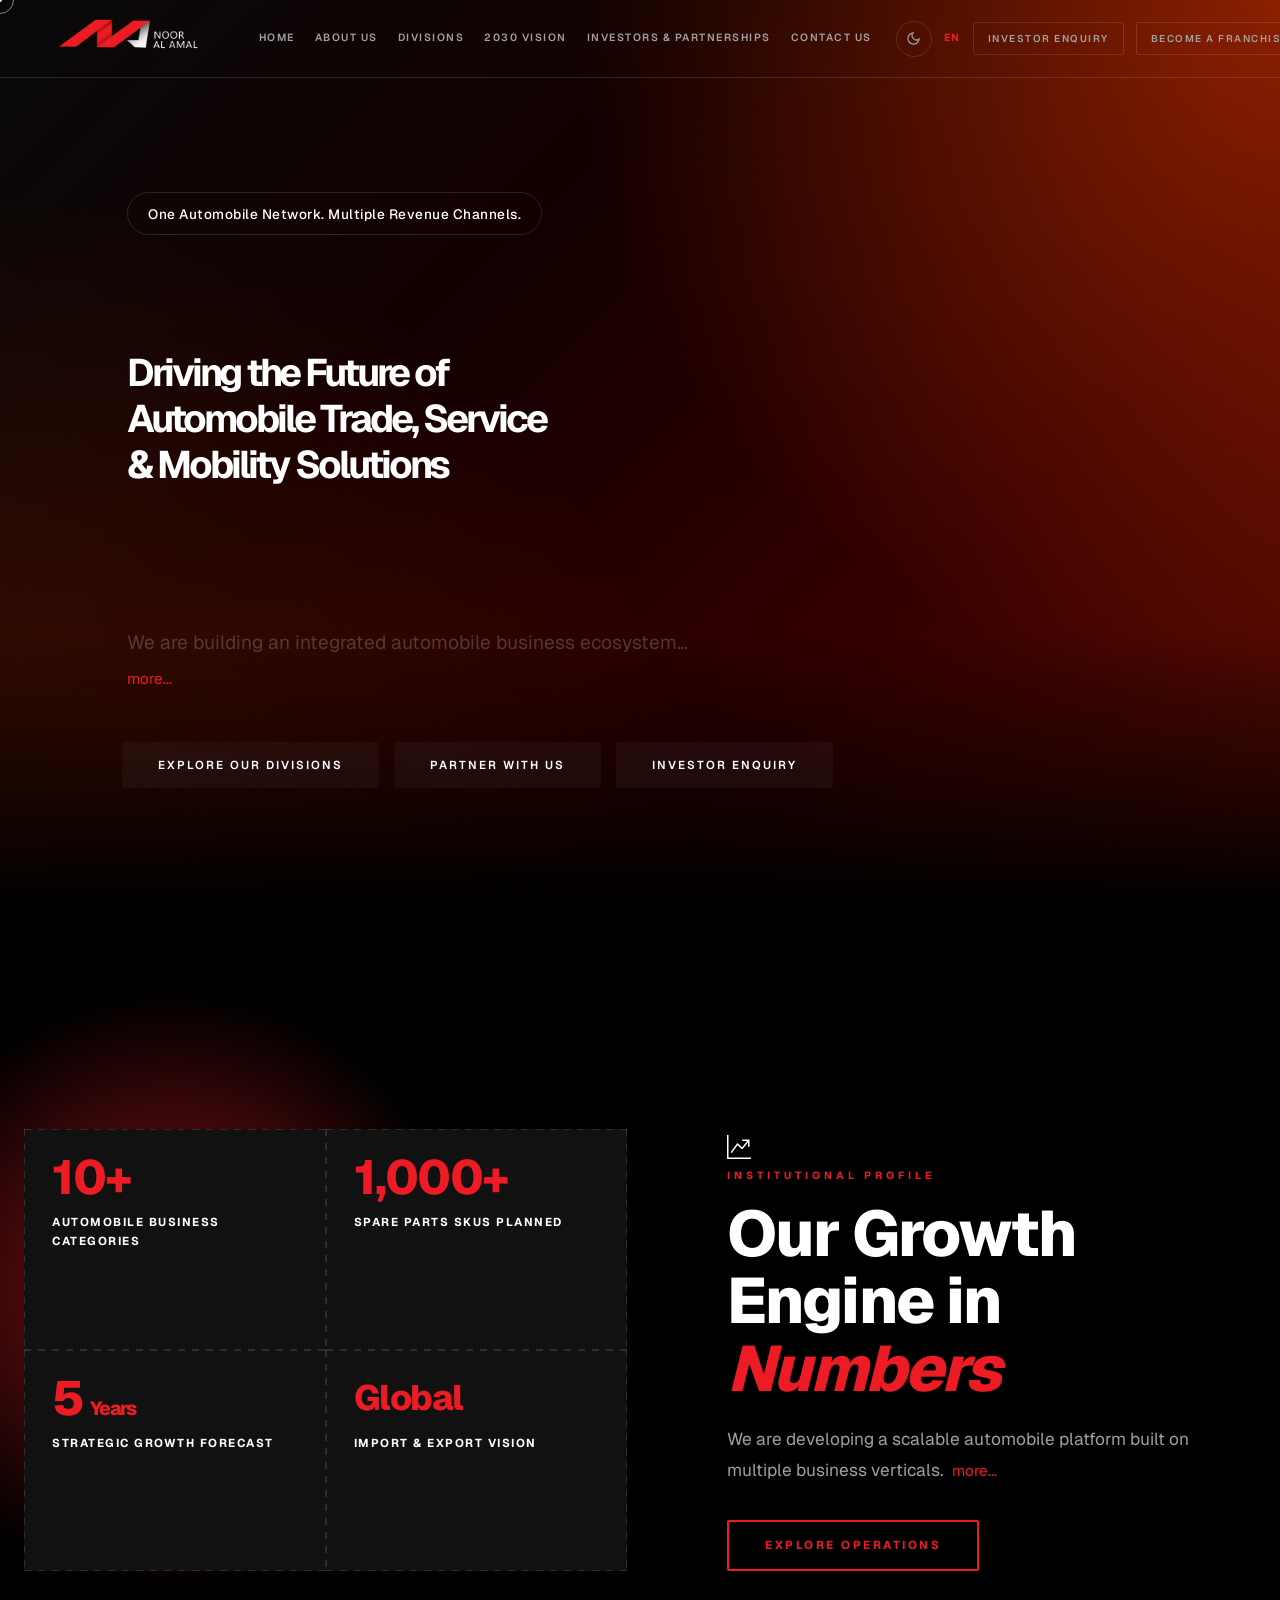
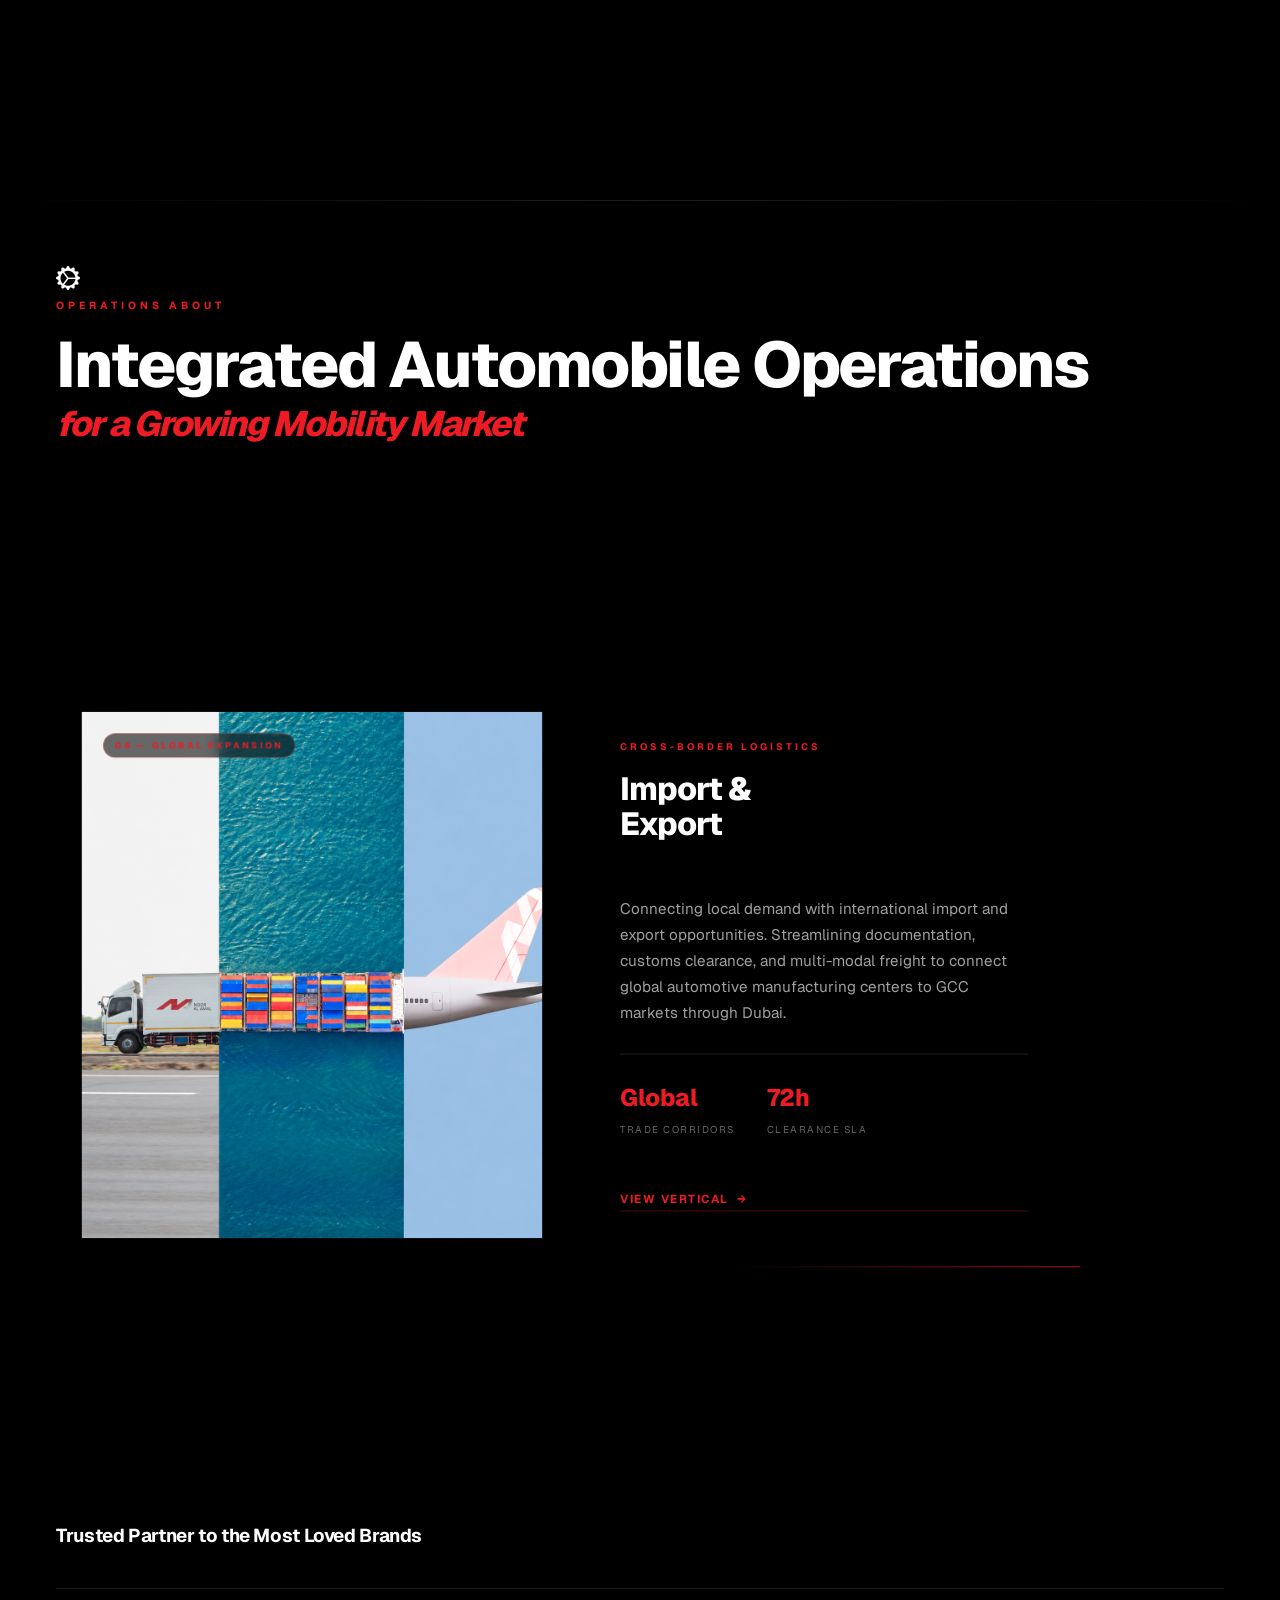
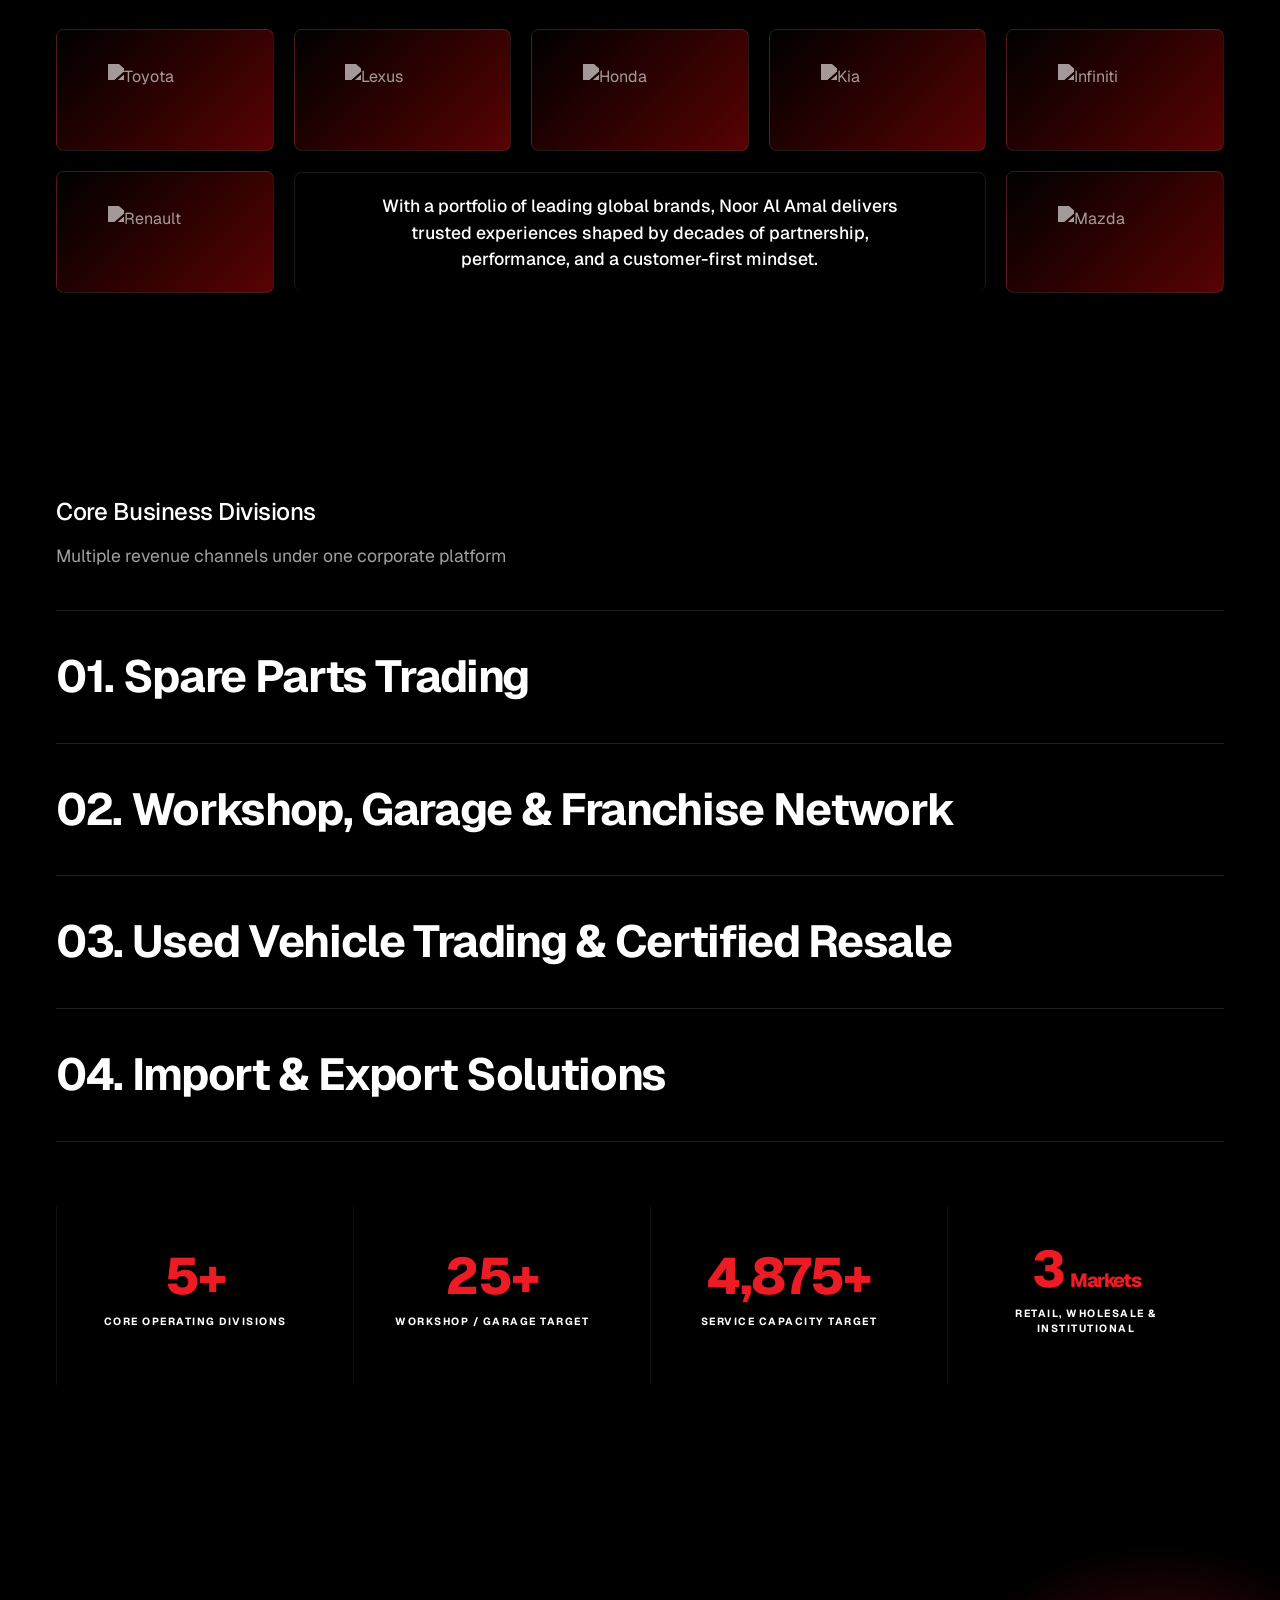
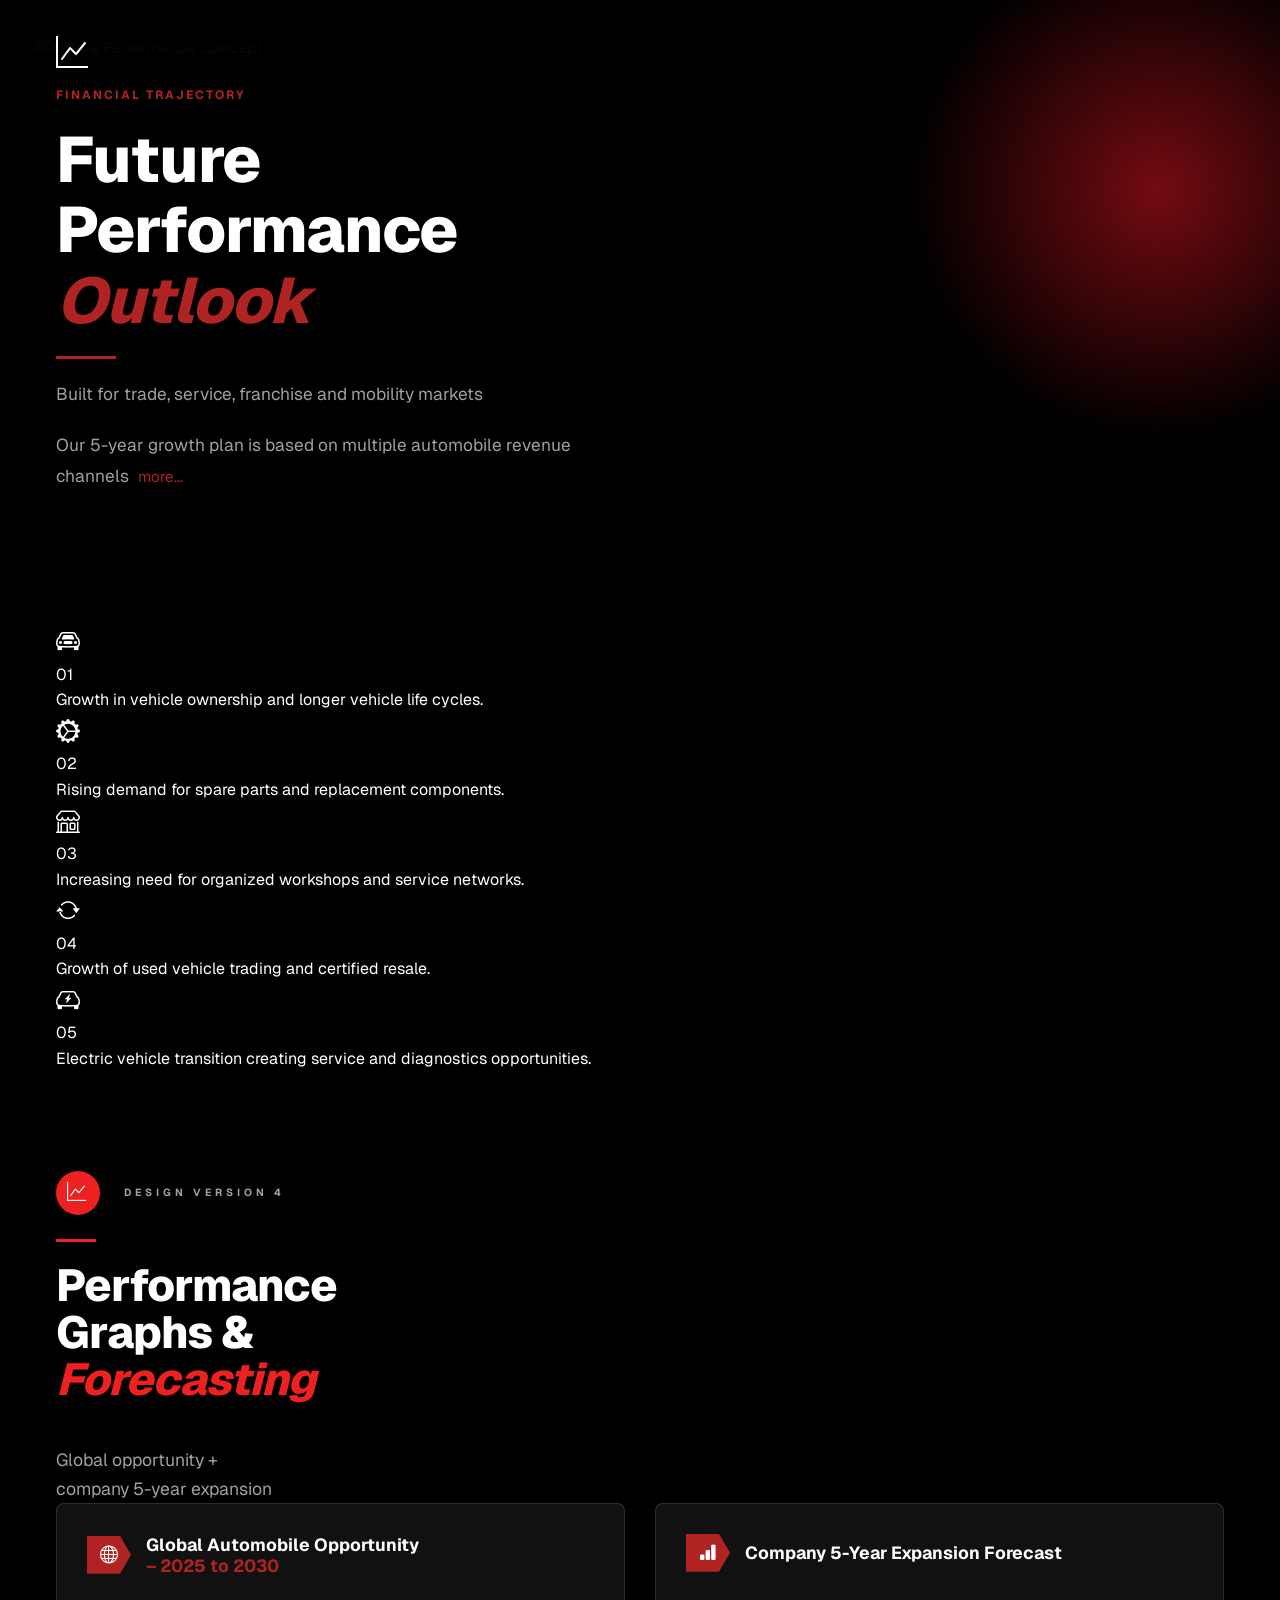
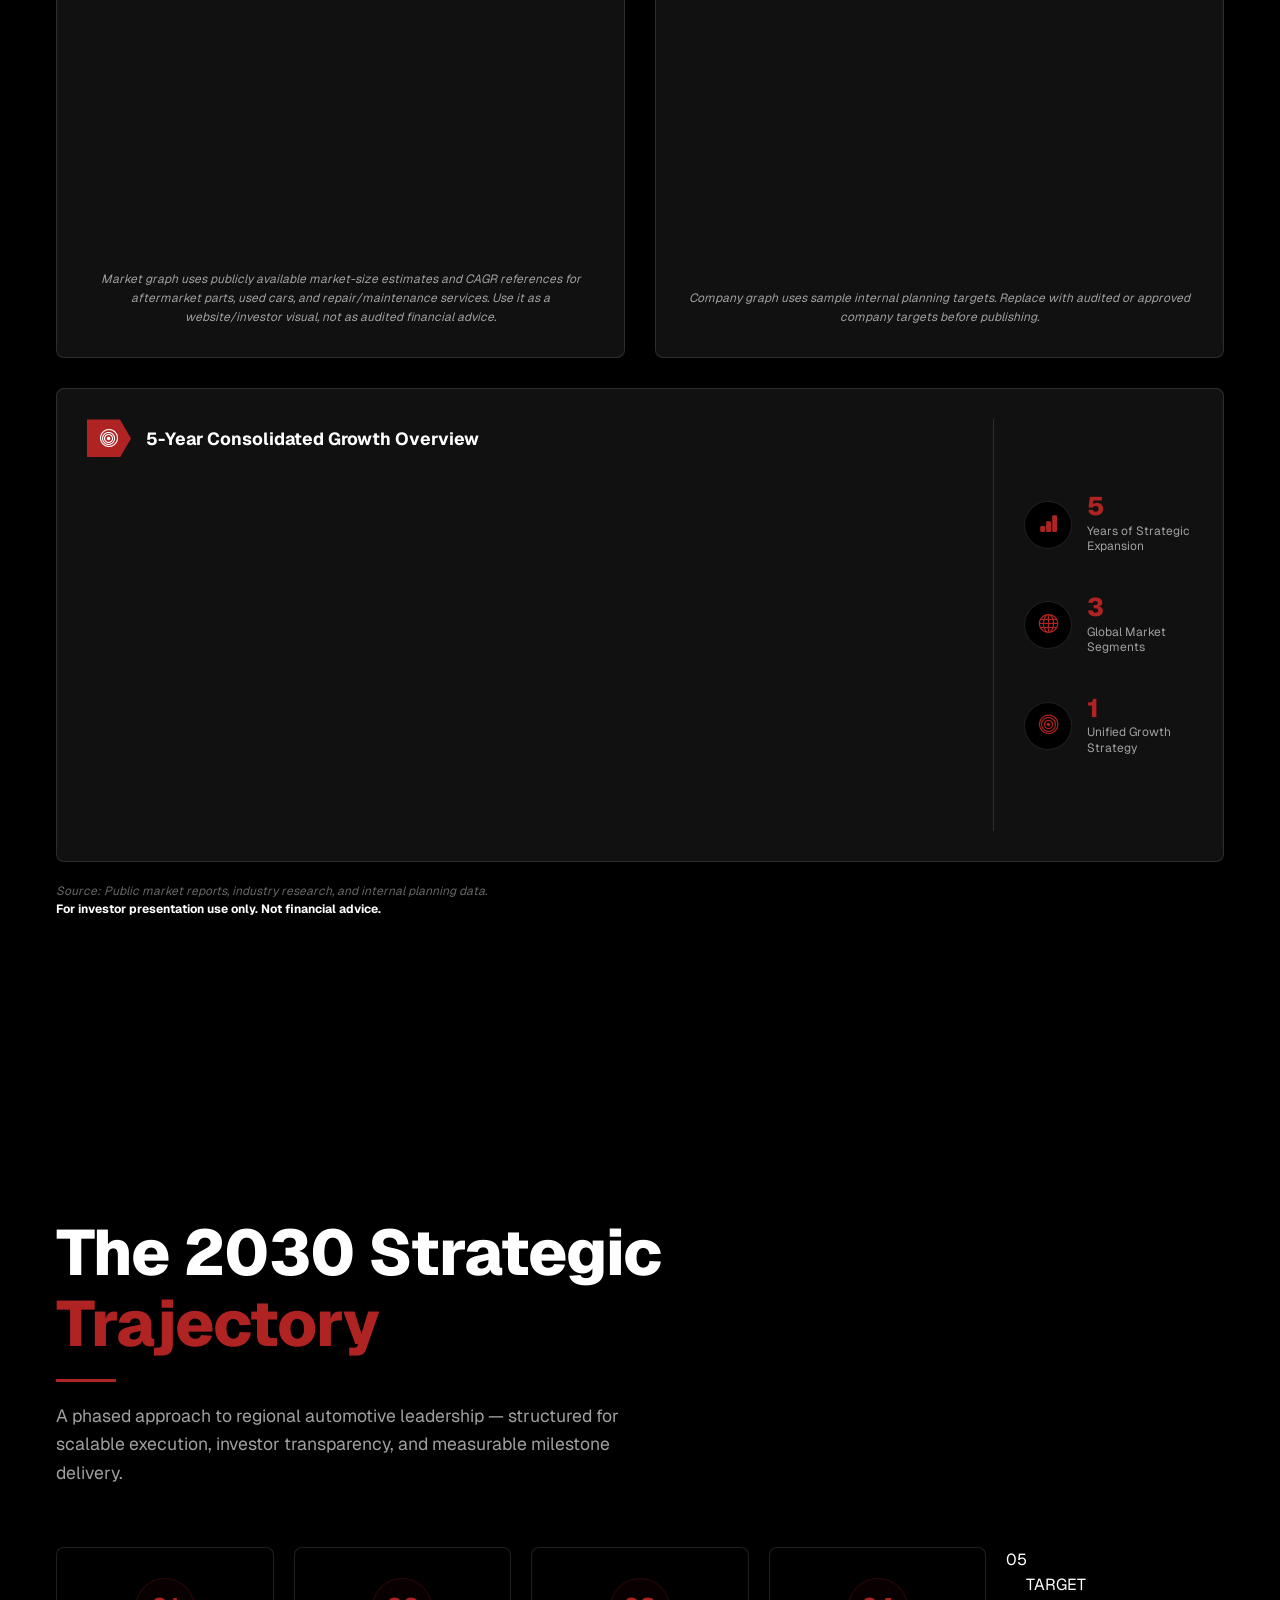
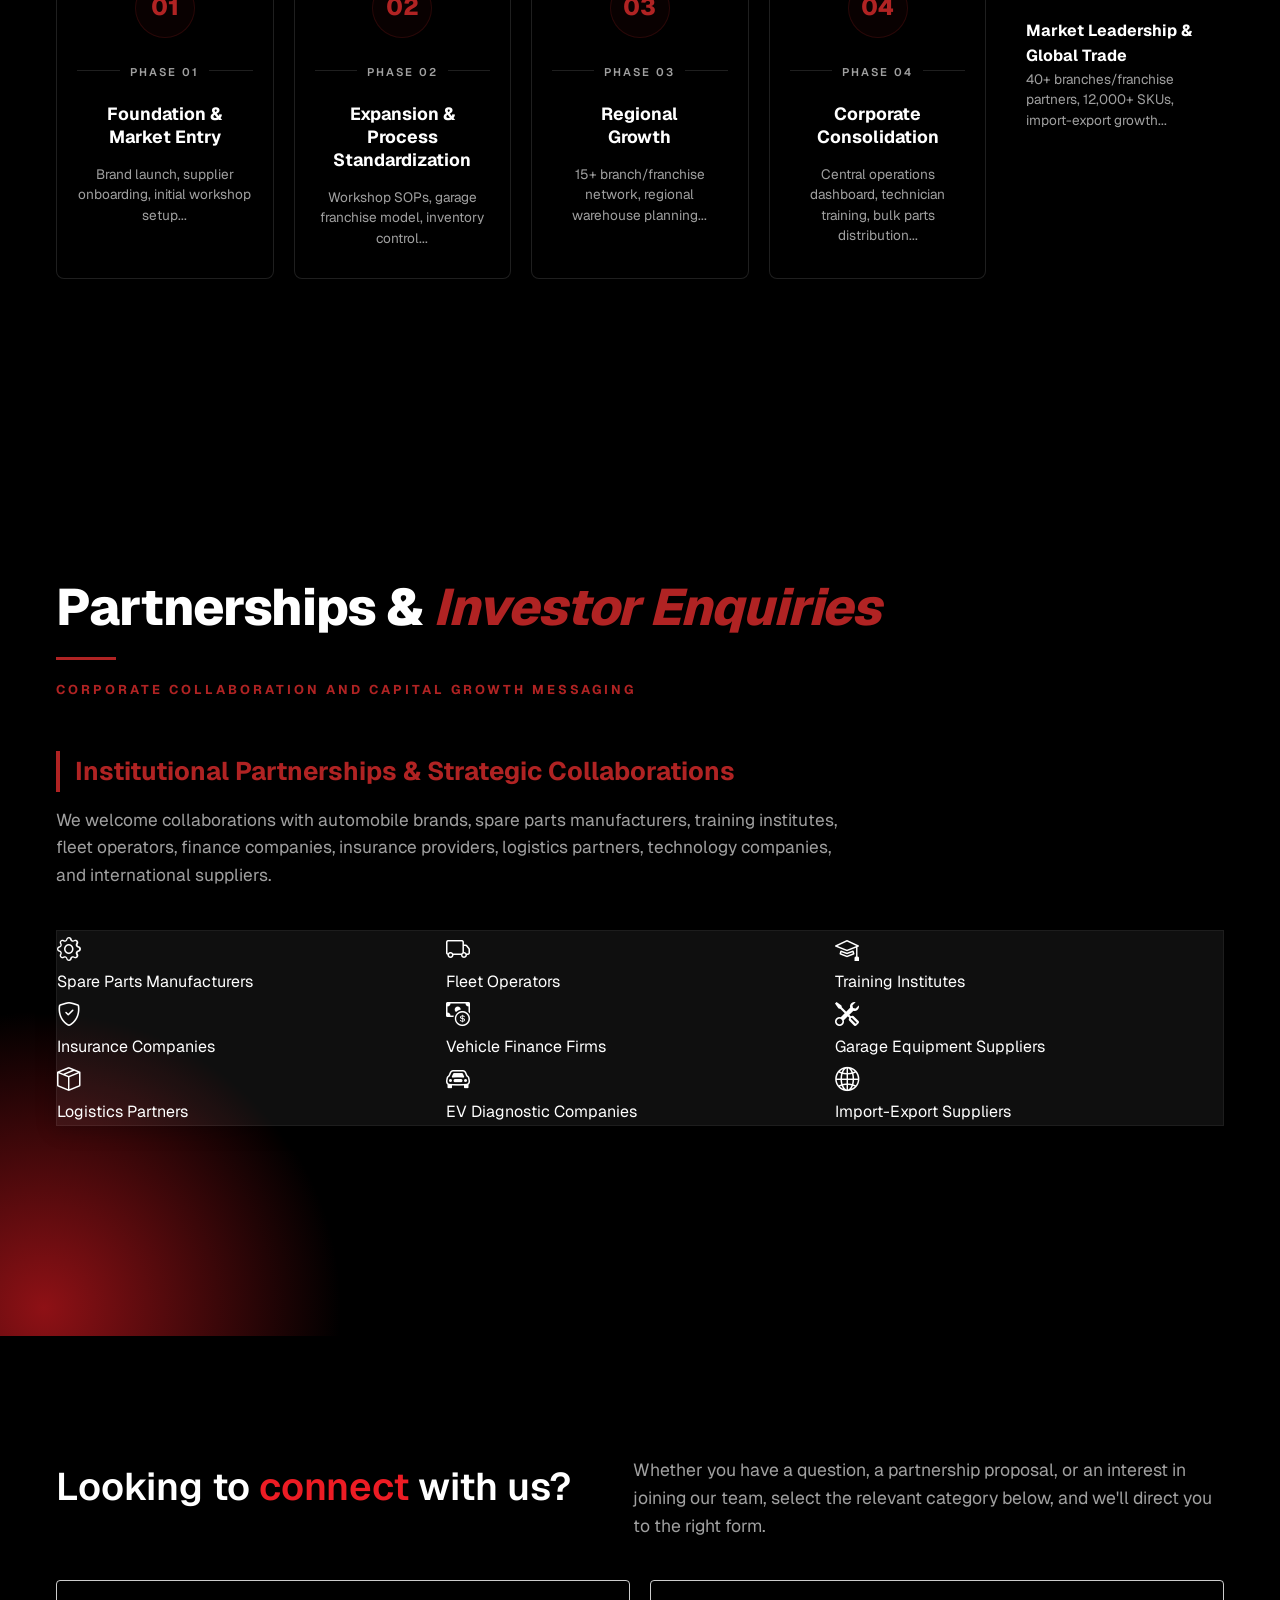
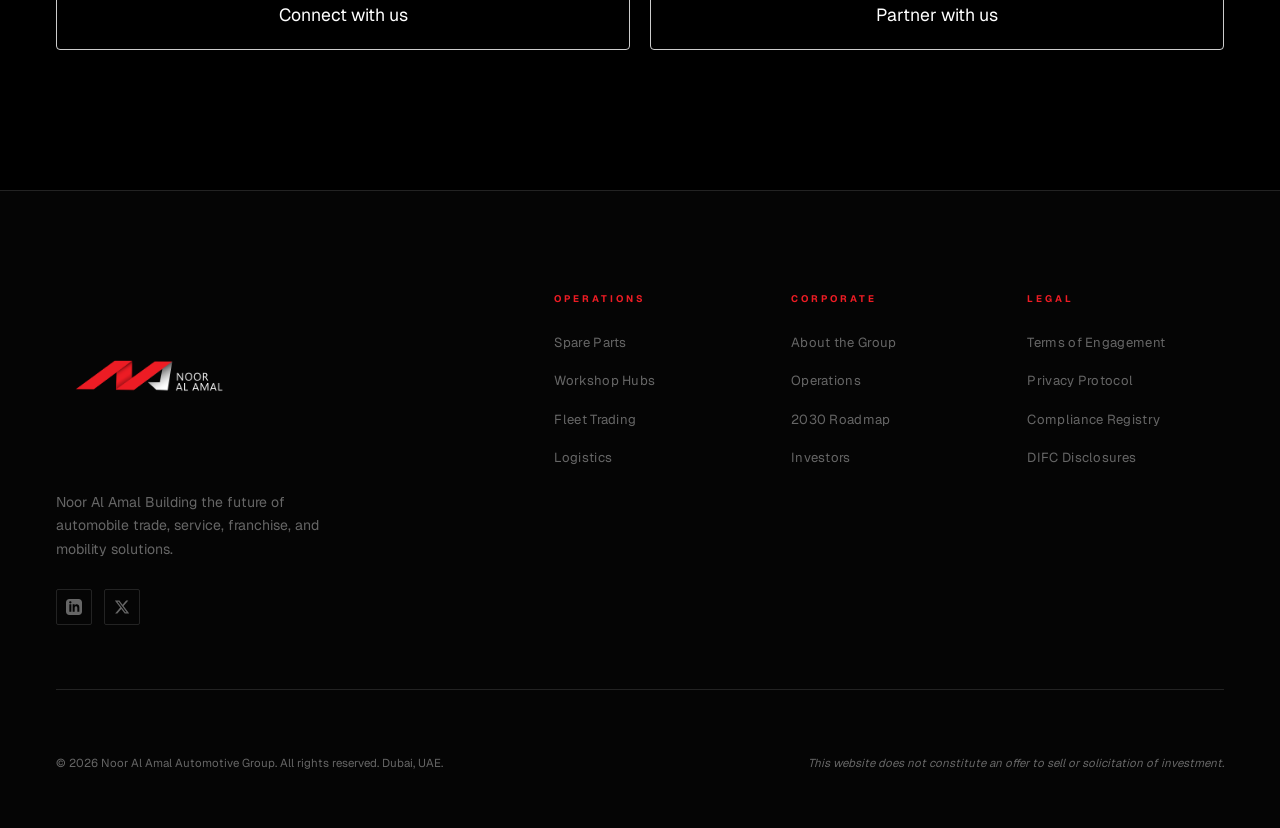
==== commit ca2812ed: "not-fixed" ====
--- a/index.html
+++ b/index.html
@@ -604,9 +604,9 @@
                             <span style="letter-spacing: 4px; font-size: 0.65rem; font-weight: 700;">DESIGN VERSION 4</span>
                         </div>
                         <div class="red-line reveal" style="background-color: #ee2020; width: 40px; height: 3px; margin: 0 0 20px 0;"></div>
-                        <h2 class="sec-h2 reveal" style="font-size: clamp(3.5rem, 5vw, 5rem); font-weight: 800; letter-spacing: -2px; line-height: 1.05; margin-bottom: 20px;">Performance<br>Graphs &<br><em class="gold" style="color: #ee2020; font-style: italic;">Forecasting</em></h2>
+                        <h2 class="sec-h2 reveal" style="font-size: clamp(2.5rem, 3.5vw, 3.8rem); font-weight: 800; letter-spacing: -1px; line-height: 1.05; margin-bottom: 20px;">Performance<br>Graphs &<br><em class="gold" style="color: #ee2020; font-style: italic;">Forecasting</em></h2>
                         <div class="red-line reveal" style="background-color: #ee2020; width: 40px; height: 3px; margin: 0 0 20px 0;"></div>
-                        <p class="sec-body reveal" style="margin-bottom: 0; font-size: 1.3rem; line-height: 1.6; color: var(--text-2);">Global opportunity +<br>company 5-year expansion</p>
+                        <p class="sec-body reveal" style="margin-bottom: 0; font-size: 1.1rem; line-height: 1.6; color: var(--text-2);">Global opportunity +<br>company 5-year expansion</p>
                     </div>
 
                     <!-- RIGHT COLUMN -->
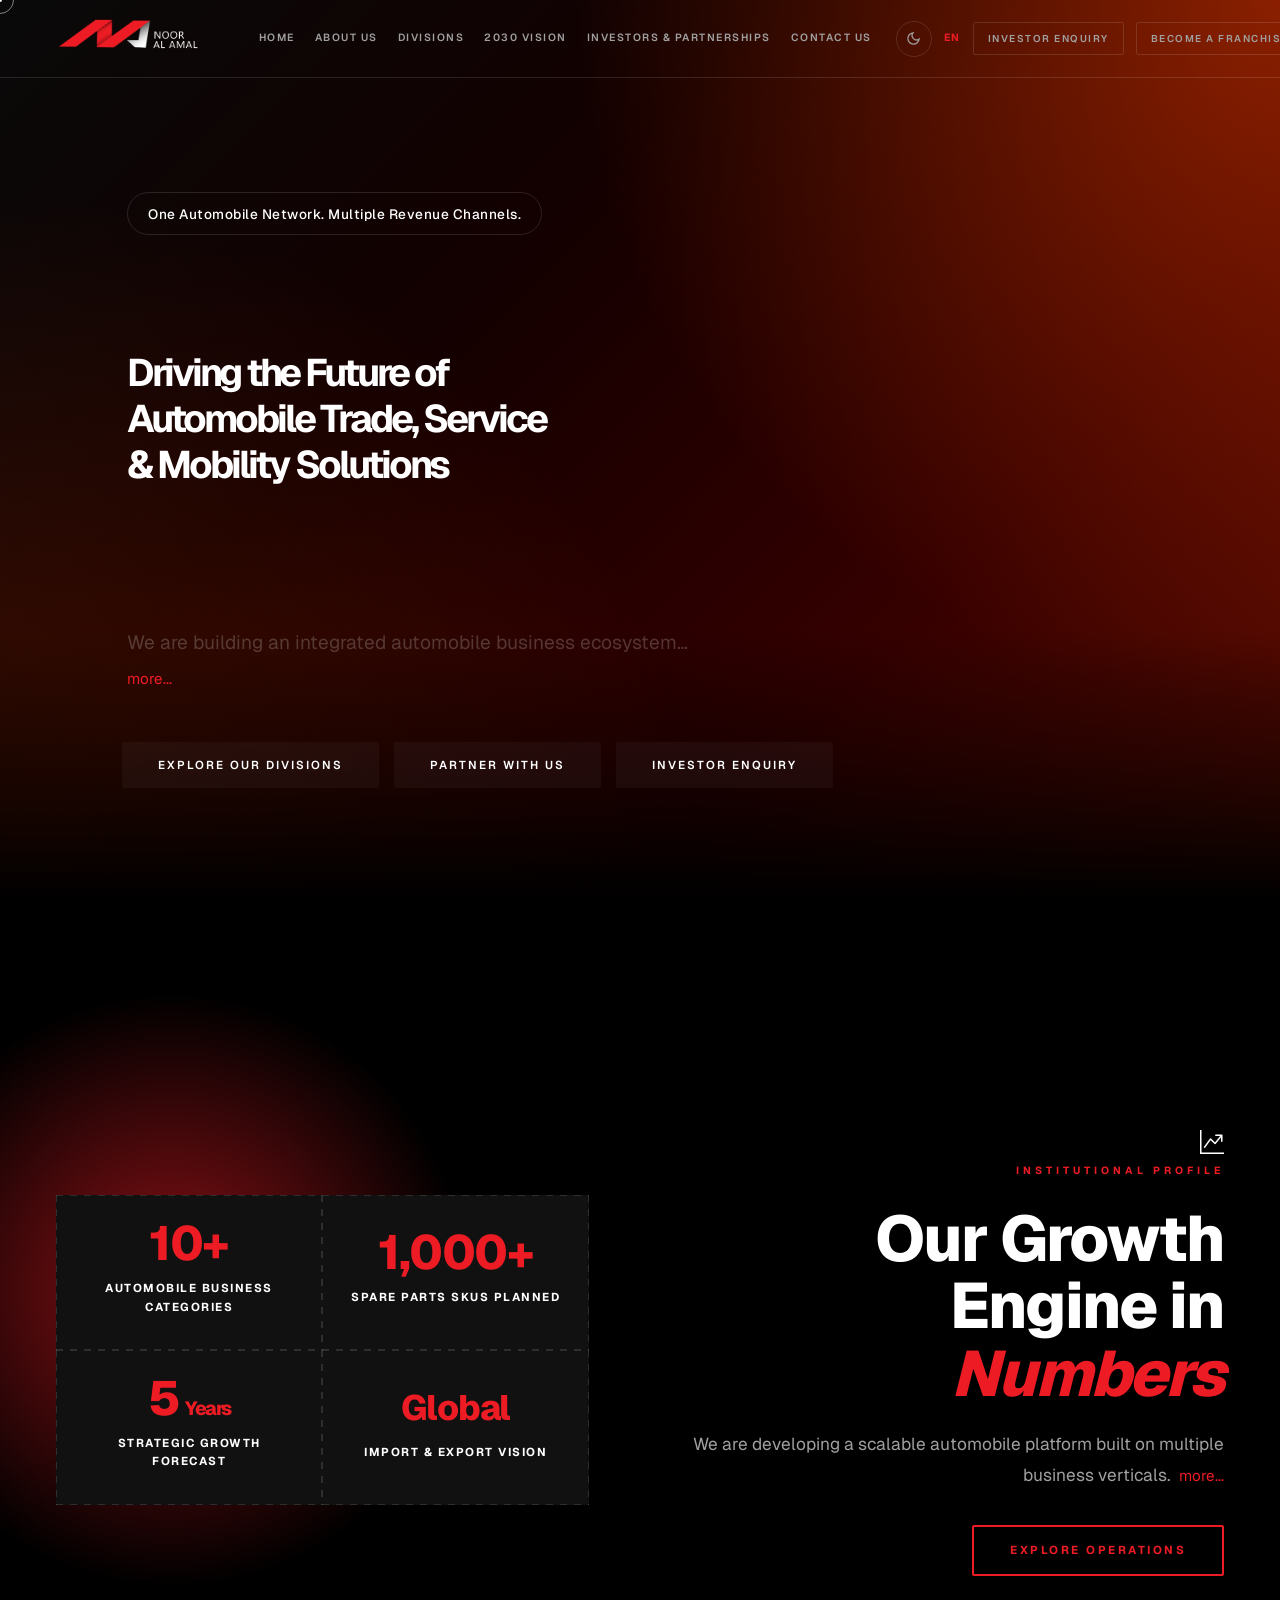
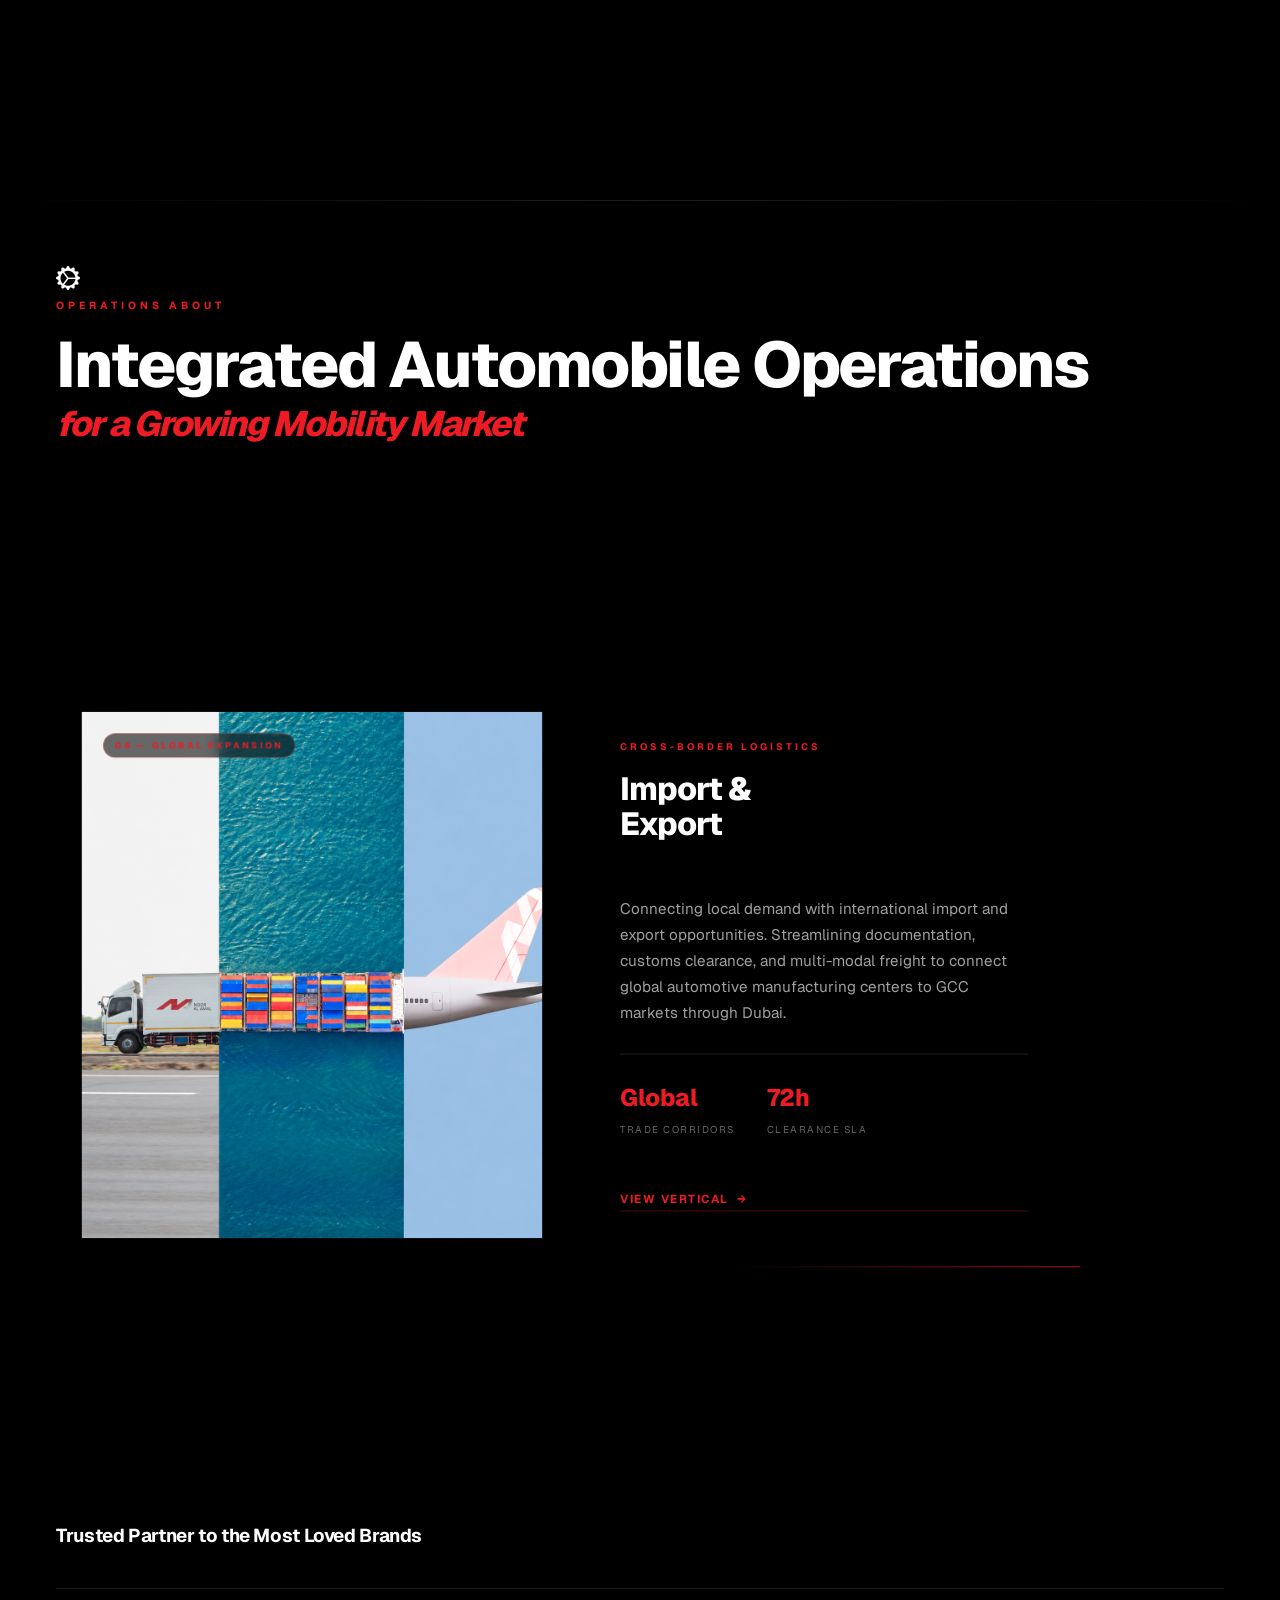
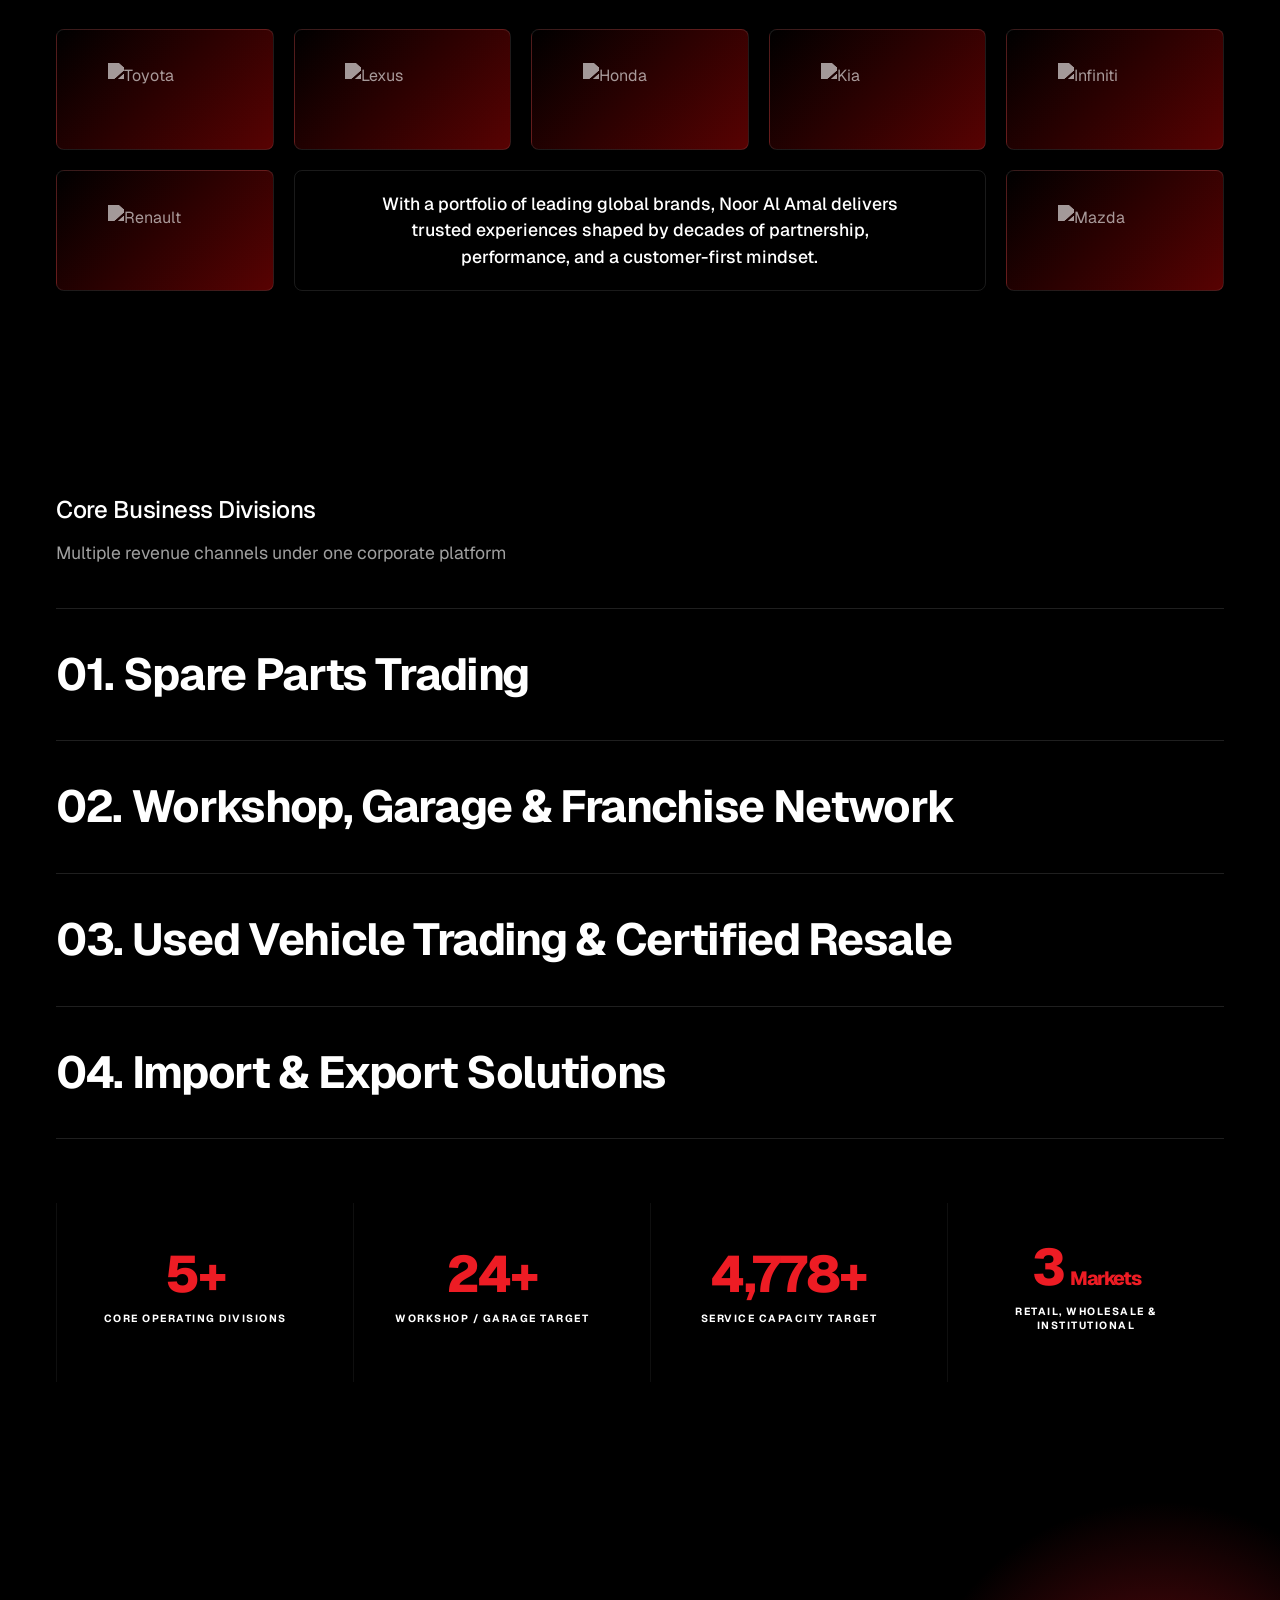
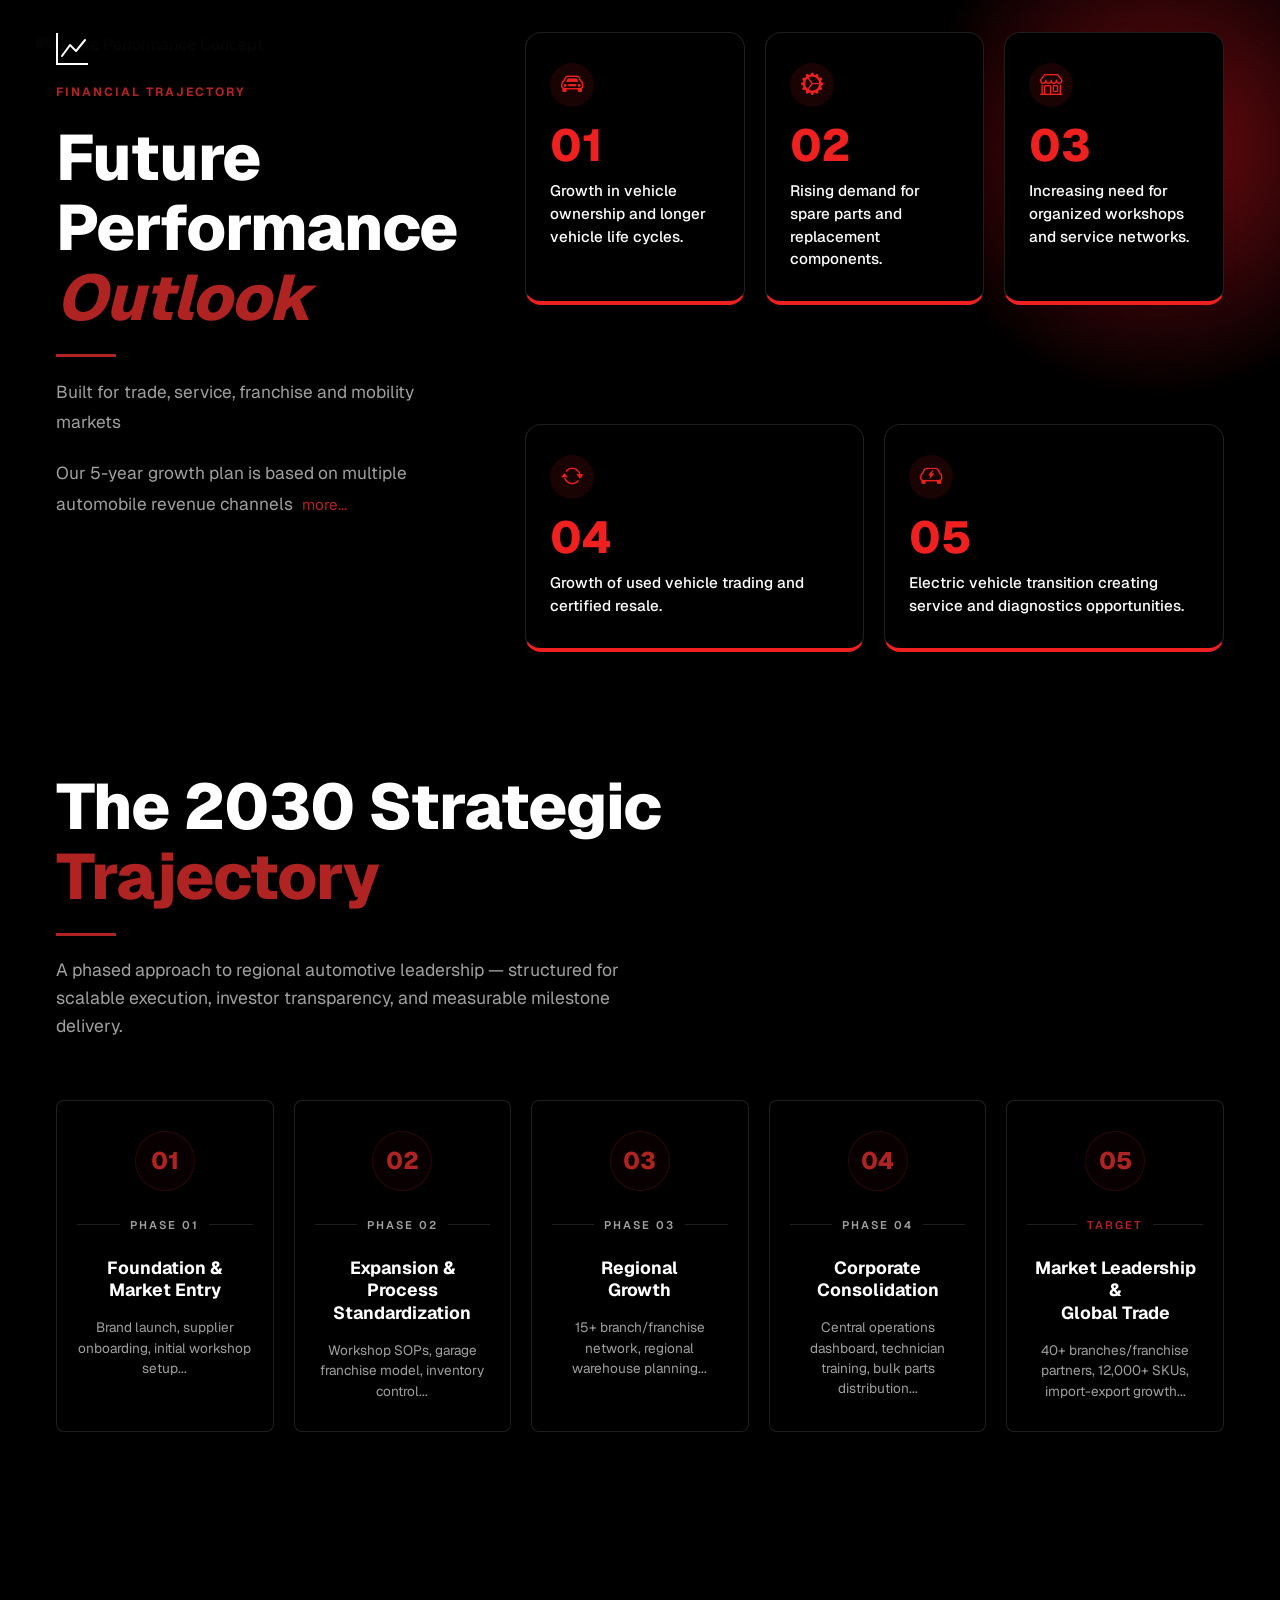
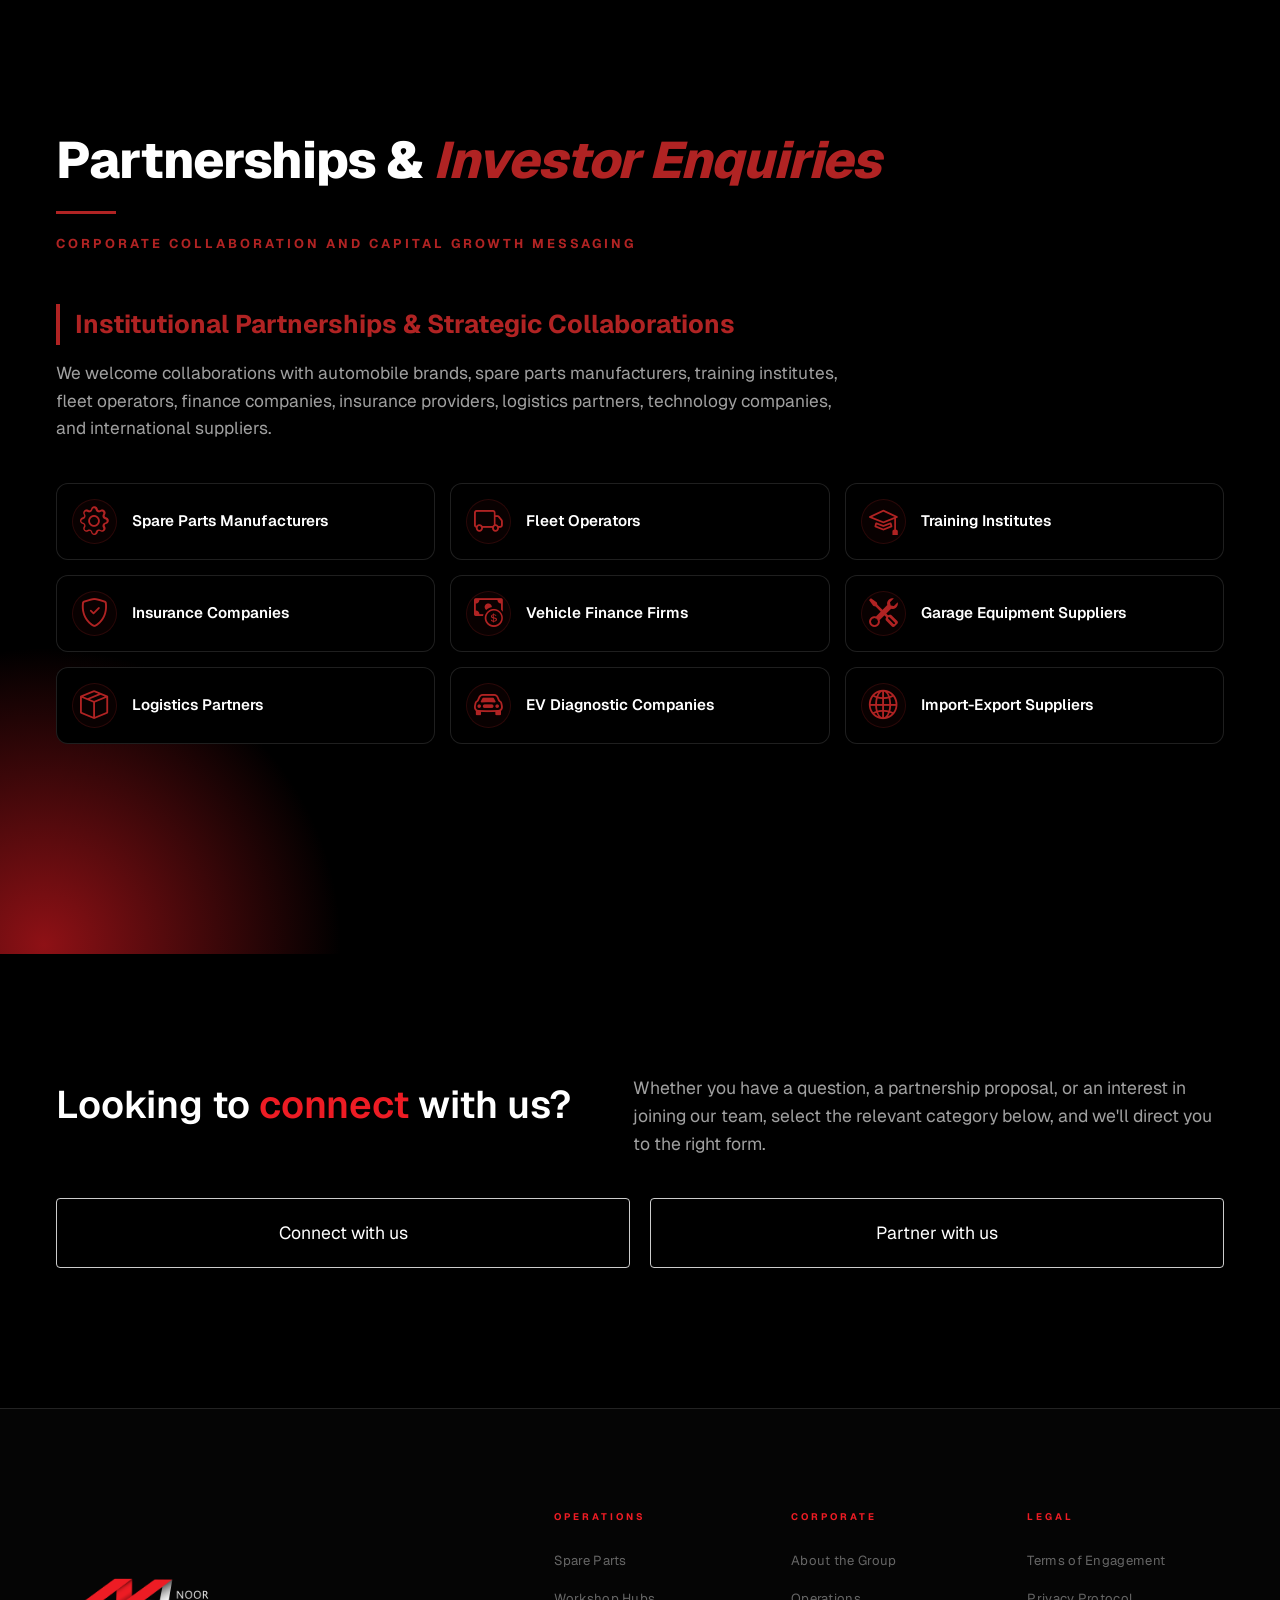
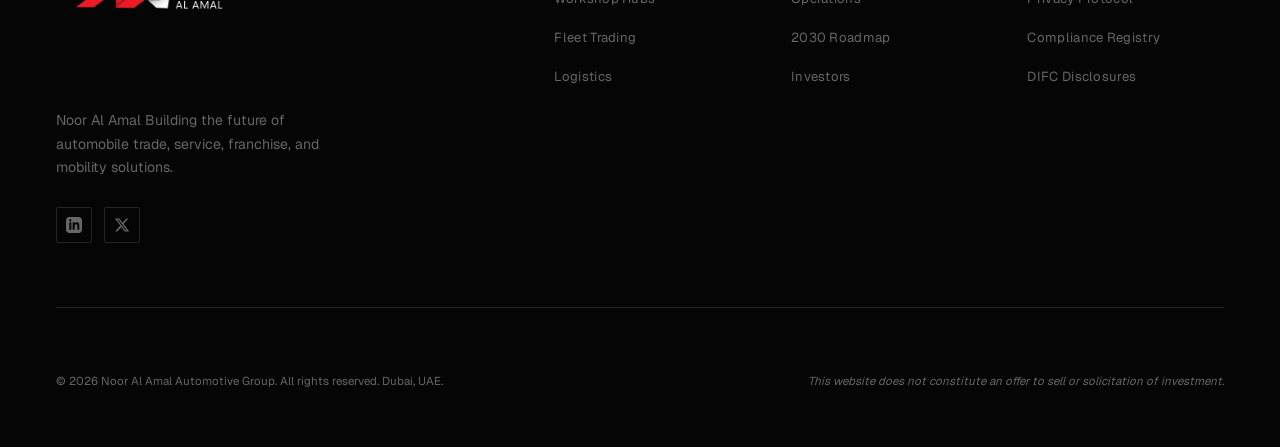
==== commit 83b74508: "not-fixed" ====
--- a/index.html
+++ b/index.html
@@ -165,7 +165,7 @@
                     & Mobility Solutions
                 </h1>
 
-                <div style="margin-bottom: 50px;">
+                <div id="hero-desc-wrapper" style="margin-bottom: 50px;">
                     <p id="hero-desc"
                         style="margin-bottom: 8px; opacity: 0.2; display: -webkit-box; -webkit-line-clamp: 1; -webkit-box-orient: vertical; overflow: hidden;">
                         We are building an integrated automobile business ecosystem connecting spare parts trading,
@@ -514,7 +514,7 @@
         <!-- ═══════════════════════════════════════════════════════════
      OPERATIONAL EXCELLENCE
 ═══════════════════════════════════════════════════════════ -->
-        <section class="section exc-sec" id="excellence">
+        <section class="section exc-sec" id="excellence" style="padding-bottom: 20px;">
             <div class="sec-glow-tl" aria-hidden="true"></div>
 
             <div class="container">
@@ -593,126 +593,7 @@
                     </div>
                 </div>
 
-                <!-- Performance Graphs & Forecasting Layout -->
-                <div class="exc-layout" style="margin-top: 100px; margin-bottom: 30px;">
-                    <!-- LEFT COLUMN -->
-                    <div class="exc-left" style="display: flex; flex-direction: column;">
-                        <div class="exc-live reveal" style="margin-bottom: 24px; color: var(--text-2);">
-                            <div style="width: 44px; height: 44px; border-radius: 50%; margin-bottom: 0; margin-right: 16px; background: #ee2020; color: white; display: flex; align-items: center; justify-content: center; flex-shrink: 0;">
-                                <i class="bi bi-graph-up" style="color: white; font-size: 1.2rem;"></i>
-                            </div>
-                            <span style="letter-spacing: 4px; font-size: 0.65rem; font-weight: 700;">DESIGN VERSION 4</span>
-                        </div>
-                        <div class="red-line reveal" style="background-color: #ee2020; width: 40px; height: 3px; margin: 0 0 20px 0;"></div>
-                        <h2 class="sec-h2 reveal" style="font-size: clamp(2.5rem, 3.5vw, 3.8rem); font-weight: 800; letter-spacing: -1px; line-height: 1.05; margin-bottom: 20px;">Performance<br>Graphs &<br><em class="gold" style="color: #ee2020; font-style: italic;">Forecasting</em></h2>
-                        <div class="red-line reveal" style="background-color: #ee2020; width: 40px; height: 3px; margin: 0 0 20px 0;"></div>
-                        <p class="sec-body reveal" style="margin-bottom: 0; font-size: 1.1rem; line-height: 1.6; color: var(--text-2);">Global opportunity +<br>company 5-year expansion</p>
-                    </div>
-
-                    <!-- RIGHT COLUMN -->
-                    <div class="exc-right">
-                        <!-- TOP GRAPHS -->
-                        <div style="display: grid; grid-template-columns: repeat(auto-fit, minmax(300px, 1fr)); gap: 30px;">
-                            <!-- TOP LEFT -->
-                            <div class="reveal">
-                                <div style="background: var(--card); border: 1px solid var(--border); border-radius: 8px; padding: 30px; box-shadow: 0 4px 20px rgba(0,0,0,0.05); height: 100%; display: flex; flex-direction: column;">
-                                    <div style="display: flex; align-items: center; margin-bottom: 24px;">
-                                        <div style="background: #b02323; display: flex; align-items: center; justify-content: center; width: 44px; height: 38px; color: white; clip-path: polygon(0 0, 75% 0, 100% 50%, 75% 100%, 0 100%); margin-right: 15px; flex-shrink: 0;">
-                                            <i class="bi bi-globe" style="font-size: 1.1rem;"></i>
-                                        </div>
-                                        <h3 style="font-family: var(--f-display); font-size: 1.1rem; font-weight: 700; margin: 0; line-height: 1.2; color: var(--text);">
-                                            Global Automobile Opportunity<br><span style="color: #b02323;">– 2025 to 2030</span>
-                                        </h3>
-                                    </div>
-                                    <div style="position: relative; height: 250px; width: 100%; margin-bottom: 20px;">
-                                        <canvas id="marketGraph"></canvas>
-                                    </div>
-                                    <p style="text-align: center; font-size: 0.75rem; color: var(--text-2); font-style: italic; margin-top: auto;">Market graph uses publicly available market-size estimates and CAGR references for aftermarket parts, used cars, and repair/maintenance services. Use it as a website/investor visual, not as audited financial advice.</p>
-                                </div>
-                            </div>
-
-                            <!-- TOP RIGHT -->
-                            <div class="reveal">
-                                <div style="background: var(--card); border: 1px solid var(--border); border-radius: 8px; padding: 30px; box-shadow: 0 4px 20px rgba(0,0,0,0.05); height: 100%; display: flex; flex-direction: column;">
-                                    <div style="display: flex; align-items: center; margin-bottom: 24px;">
-                                        <div style="background: #b02323; display: flex; align-items: center; justify-content: center; width: 44px; height: 38px; color: white; clip-path: polygon(0 0, 75% 0, 100% 50%, 75% 100%, 0 100%); margin-right: 15px; flex-shrink: 0;">
-                                            <i class="bi bi-bar-chart-fill" style="font-size: 1.1rem;"></i>
-                                        </div>
-                                        <h3 style="font-family: var(--f-display); font-size: 1.1rem; font-weight: 700; margin: 0; line-height: 1.2; color: var(--text);">
-                                            Company 5-Year Expansion Forecast
-                                        </h3>
-                                    </div>
-                                    <div style="position: relative; height: 250px; width: 100%; margin-bottom: 20px;">
-                                        <canvas id="companyGraph"></canvas>
-                                    </div>
-                                    <p style="text-align: center; font-size: 0.75rem; color: var(--text-2); font-style: italic; margin-top: auto;">Company graph uses sample internal planning targets. Replace with audited or approved company targets before publishing.</p>
-                                </div>
-                            </div>
-                        </div>
-                    </div>
-                </div>
-
-                <!-- BOTTOM GRAPH FULL WIDTH -->
-                <div class="reveal" style="margin-bottom: 20px;">
-                    <div style="background: var(--card); border: 1px solid var(--border); border-radius: 8px; padding: 30px; box-shadow: 0 4px 20px rgba(0,0,0,0.05); display: flex; flex-wrap: wrap; gap: 40px;">
-                        <!-- Graph section -->
-                        <div style="flex: 1; min-width: 300px; display: flex; flex-direction: column;">
-                            <div style="display: flex; align-items: center; margin-bottom: 24px;">
-                                <div style="background: #b02323; display: flex; align-items: center; justify-content: center; width: 44px; height: 38px; color: white; clip-path: polygon(0 0, 75% 0, 100% 50%, 75% 100%, 0 100%); margin-right: 15px; flex-shrink: 0;">
-                                    <i class="bi bi-bullseye" style="font-size: 1.1rem;"></i>
-                                </div>
-                                <h3 style="font-family: var(--f-display); font-size: 1.1rem; font-weight: 700; margin: 0; line-height: 1.2; color: var(--text);">
-                                    5-Year Consolidated Growth Overview
-                                </h3>
-                            </div>
-                            <div style="position: relative; height: 350px; width: 100%;">
-                                <canvas id="tableGraph"></canvas>
-                            </div>
-                        </div>
-
-                        <!-- Stats section -->
-                        <div style="width: 200px; display: flex; flex-direction: column; justify-content: center; gap: 40px; border-left: 1px solid var(--border); padding-left: 30px; flex-shrink: 0;">
-                            <!-- Stat 1 -->
-                            <div style="display: flex; align-items: center; gap: 15px;">
-                                <div style="width: 48px; height: 48px; border-radius: 50%; background: var(--bg2); border: 1px solid var(--border); display: flex; align-items: center; justify-content: center; flex-shrink: 0;">
-                                    <i class="bi bi-bar-chart-fill" style="color: #b02323; font-size: 1.2rem;"></i>
-                                </div>
-                                <div>
-                                    <div style="font-size: 1.6rem; font-weight: 800; color: #b02323; line-height: 1; margin-bottom: 4px;">5</div>
-                                    <div style="font-size: 0.75rem; color: var(--text-2); line-height: 1.3;">Years of Strategic<br>Expansion</div>
-                                </div>
-                            </div>
-                            <!-- Stat 2 -->
-                            <div style="display: flex; align-items: center; gap: 15px;">
-                                <div style="width: 48px; height: 48px; border-radius: 50%; background: var(--bg2); border: 1px solid var(--border); display: flex; align-items: center; justify-content: center; flex-shrink: 0;">
-                                    <i class="bi bi-globe" style="color: #b02323; font-size: 1.2rem;"></i>
-                                </div>
-                                <div>
-                                    <div style="font-size: 1.6rem; font-weight: 800; color: #b02323; line-height: 1; margin-bottom: 4px;">3</div>
-                                    <div style="font-size: 0.75rem; color: var(--text-2); line-height: 1.3;">Global Market<br>Segments</div>
-                                </div>
-                            </div>
-                            <!-- Stat 3 -->
-                            <div style="display: flex; align-items: center; gap: 15px;">
-                                <div style="width: 48px; height: 48px; border-radius: 50%; background: var(--bg2); border: 1px solid var(--border); display: flex; align-items: center; justify-content: center; flex-shrink: 0;">
-                                    <i class="bi bi-bullseye" style="color: #b02323; font-size: 1.2rem;"></i>
-                                </div>
-                                <div>
-                                    <div style="font-size: 1.6rem; font-weight: 800; color: #b02323; line-height: 1; margin-bottom: 4px;">1</div>
-                                    <div style="font-size: 0.75rem; color: var(--text-2); line-height: 1.3;">Unified Growth<br>Strategy</div>
-                                </div>
-                            </div>
-                        </div>
-                    </div>
-                </div>
-
-                <!-- DISCLAIMER -->
-                <div class="reveal">
-                    <p style="font-size: 0.75rem; color: var(--text-3); line-height: 1.5; margin: 0; font-style: italic;">
-                        Source: Public market reports, industry research, and internal planning data.<br>
-                        <strong style="color: var(--text); font-style: normal;">For investor presentation use only. Not financial advice.</strong>
-                    </p>
-                </div>
+
 
             </div>
         </section>
@@ -721,7 +602,7 @@
         <!-- ═══════════════════════════════════════════════════════════
      2030 STRATEGIC TRAJECTORY
 ═══════════════════════════════════════════════════════════ -->
-        <section class="section traj-sec" id="trajectory">
+        <section class="section traj-sec" id="trajectory" style="padding-top: 40px;">
             <div class="container">
                 <h2 class="sec-h2 reveal" style="font-size: clamp(3rem, 5vw, 4rem); font-weight: 800; letter-spacing: -1px; line-height: 1.1; margin-bottom: 10px;">The 2030 Strategic<br><span style="color: #b02323;">Trajectory</span></h2>
                 <div class="red-line reveal" style="background-color: #b02323; width: 60px; height: 3px; margin: 20px 0;"></div>
--- a/css/style.css
+++ b/css/style.css
@@ -106,6 +106,22 @@
 }
 
 /* ─── BASE RESET ─────────────────────────────────────────── */
+html.lenis, html.lenis body {
+  height: auto;
+}
+.lenis.lenis-smooth {
+  scroll-behavior: auto !important;
+}
+.lenis.lenis-smooth [data-lenis-prevent] {
+  overscroll-behavior: contain;
+}
+.lenis.lenis-stopped {
+  overflow: hidden;
+}
+.lenis.lenis-scrolling iframe {
+  pointer-events: none;
+}
+
 *,
 *::before,
 *::after {
@@ -120,7 +136,6 @@
     color: var(--text);
     font-family: var(--f-body);
     -webkit-font-smoothing: antialiased;
-    overflow-x: hidden;
 }
 
 body {
@@ -1046,6 +1061,9 @@
 
 .hero-actions a {
     white-space: nowrap;
+    width: 100%;
+    max-width: 260px;
+    text-align: center;
 }
 
 .hero-actions .ha-btn-light {
@@ -1090,14 +1108,15 @@
     }
 
     .hero-content h1 {
-        font-size: clamp(2rem, 8vw, 3rem);
-        letter-spacing: -1.5px;
+        font-size: clamp(1.5rem, 6vw, 2.2rem);
+        letter-spacing: -1px;
         text-align: left;
         margin: 0;
+        transform: translateY(0);
     }
 
     .hero-content p {
-        font-size: 0.9rem;
+        font-size: 0.75rem;
         text-align: center;
         margin: 0 auto;
     }
@@ -1478,13 +1497,17 @@
 
 .ov-layout {
     display: grid;
-    grid-template-columns: 1.15fr 1fr;
-    gap: 100px;
-    align-items: stretch;
+    grid-template-columns: 1fr 1fr;
+    gap: 8vw;
+    align-items: center;
 }
 
 .ov-left {
     order: 2;
+    text-align: right;
+    display: flex;
+    flex-direction: column;
+    align-items: flex-end;
 }
 
 .ov-right {
@@ -1493,6 +1516,7 @@
 
 .ov-left .sec-body {
     margin-bottom: 40px;
+    text-align: right;
 }
 
 .ov-stats {
@@ -1507,7 +1531,7 @@
 
 @media (min-width: 1201px) {
     .ov-stats {
-        margin-left: -32px;
+        margin-left: 0;
     }
 }
 
@@ -1516,6 +1540,11 @@
     padding: 24px 28px;
     transition: background 0.25s;
     position: relative;
+    display: flex;
+    flex-direction: column;
+    align-items: center;
+    justify-content: center;
+    text-align: center;
 }
 
 .ovs::before {
@@ -1858,55 +1887,88 @@
     margin-top: 14px;
 }
 
-.exc-badge-inner {
+.exc-layout {
+    display: grid;
+    grid-template-columns: 35% 1fr;
+    gap: 60px;
+    align-items: stretch;
+    margin-bottom: 60px;
+}
+
+.red-line {
+    width: 30px;
+    height: 3px;
+    background-color: var(--gold);
+    margin: 18px 0;
+}
+
+.exc-cards {
+    display: grid;
+    grid-template-columns: repeat(6, 1fr);
+    gap: 20px;
+}
+
+.exc-card:nth-child(1),
+.exc-card:nth-child(2),
+.exc-card:nth-child(3) {
+    grid-column: span 2;
+}
+
+.exc-card:nth-child(4),
+.exc-card:nth-child(5) {
+    grid-column: span 3;
+}
+
+.exc-card {
+    background: var(--bg2);
+    border: 1px solid var(--border);
+    border-radius: 16px;
+    border-bottom: 4px solid #ee2020;
+    padding: 30px 24px;
     display: flex;
     flex-direction: column;
-    align-items: flex-end;
-    gap: 6px;
-    padding: 20px 24px;
-    border: 1px solid var(--border);
-    background: var(--card);
-}
-
-.exc-live {
+    text-align: left;
+    transition: transform 0.3s ease, box-shadow 0.3s ease;
+    box-shadow: 0 4px 20px rgba(0,0,0,0.05);
+}
+
+.exc-card:hover {
+    transform: translateY(-5px);
+    box-shadow: 0 8px 30px rgba(0,0,0,0.2);
+}
+
+.exc-icon-wrapper {
+    width: 44px;
+    height: 44px;
+    border-radius: 50%;
+    background: rgba(238, 32, 32, 0.1);
     display: flex;
     align-items: center;
-    gap: 8px;
-    font-family: var(--f-display);
-    font-size: 0.6rem;
-    font-weight: 700;
-    letter-spacing: 3px;
-    color: var(--gold);
-    text-transform: uppercase;
-}
-
-.exc-dot {
-    width: 6px;
-    height: 6px;
-    background: var(--gold);
-    border-radius: 50%;
-    animation: excpulse 2s ease infinite;
-}
-
-@keyframes excpulse {
-
-    0%,
-    100% {
-        opacity: 0.3;
-        transform: scale(0.8);
-    }
-
-    50% {
-        opacity: 1;
-        transform: scale(1.3);
-    }
-}
-
-.exc-period {
-    font-size: 0.6rem;
-    letter-spacing: 2px;
-    color: var(--text-3);
-}
+    justify-content: center;
+    margin-bottom: 16px;
+}
+
+.exc-icon-wrapper i {
+    font-size: 1.4rem;
+    color: #ee2020;
+}
+
+.exc-card-num {
+    font-family: var(--f-display);
+    font-size: 2.8rem;
+    font-weight: 800;
+    color: #ee2020;
+    margin-bottom: 12px;
+    line-height: 1;
+}
+
+.exc-card-text {
+    font-size: 0.95rem;
+    font-weight: 500;
+    color: var(--text);
+    line-height: 1.5;
+}
+
 
 /* KPI Grid */
 .kpi-grid {
@@ -1989,107 +2051,135 @@
     line-height: 1.6;
 }
 
-/* Bar chart card */
-.exc-chart-card {
-    background: var(--card);
-    border: 1px solid var(--border);
-    padding: 44px;
-}
-
-.ecc-hdr {
-    display: flex;
-    justify-content: space-between;
-    align-items: center;
-    padding-bottom: 22px;
-    border-bottom: 1px solid var(--border);
-    margin-bottom: 36px;
-    font-family: var(--f-display);
-    font-size: 0.65rem;
-    letter-spacing: 2.5px;
-    text-transform: uppercase;
-    color: var(--text-3);
-}
-
-.ecc-chart {
-    position: relative;
-    height: 220px;
-}
-
-.ecc-bg {
-    position: absolute;
-    inset: 0;
-    display: flex;
-    flex-direction: column;
-    justify-content: space-around;
-}
-
-.ecc-bg span {
-    display: block;
-    width: 100%;
-    height: 1px;
-    background: var(--border-2);
-}
-
-[data-theme="light"] .ecc-bg span {
-    background: var(--border);
-}
-
-.ecc-bars {
-    position: absolute;
-    inset: 0;
-    display: flex;
-    align-items: flex-end;
-    gap: 20px;
-    border-bottom: 1px solid var(--border);
-}
-
-.ecc-bar-col {
-    flex: 1;
-    display: flex;
-    flex-direction: column;
-    align-items: center;
-    height: 100%;
-    justify-content: flex-end;
-}
-
-.ecc-bar-wrap {
-    width: 100%;
-    flex: 1;
-    display: flex;
-    align-items: flex-end;
-}
-
-.ecc-bar {
-    width: 100%;
-    height: var(--bh, 0%);
-    background: linear-gradient(to top, var(--chart-grad-1), var(--chart-grad-2));
-    border-radius: 2px 2px 0 0;
-    position: relative;
-    transition: height 1.8s var(--ease);
-}
-
-.ecc-bar span {
-    position: absolute;
-    top: -22px;
-    left: 50%;
-    transform: translateX(-50%);
-    font-family: var(--f-display);
-    font-size: 0.7rem;
-    font-weight: 700;
-    color: var(--text);
-}
-
-.ecc-bl {
-    font-size: 0.65rem;
-    color: var(--text-3);
-    letter-spacing: 1px;
-    margin-top: 12px;
-    text-transform: uppercase;
-}
 
 /* ═══════════════════════════════════════════════════════════
    2030 TRAJECTORY
 ═══════════════════════════════════════════════════════════ */
+/* 
+   2030 TRAJECTORY HOVER
+*/
+.traj-card-hover {
+    transition: transform 0.3s ease, box-shadow 0.3s ease;
+}
+
+.traj-card-hover:hover {
+    transform: translateY(-8px);
+    box-shadow: 0 12px 24px rgba(0, 0, 0, 0.15);
+}
+
+[data-theme="dark"] .traj-card-hover:hover {
+    box-shadow: 0 12px 24px rgba(255, 255, 255, 0.05);
+}
+
+/* Target Card Interactive Hover */
+.traj-card-target {
+    background: var(--bg2);
+    border: 1px solid var(--border);
+    border-radius: 8px;
+    text-align: center;
+    display: flex;
+    flex-direction: column;
+    overflow: hidden;
+    position: relative;
+    transition: all 0.3s ease;
+}
+
+.traj-card-target .target-top-block {
+    padding: 30px 20px 20px;
+    display: flex;
+    justify-content: center;
+    margin-bottom: 0;
+    background: transparent;
+    transition: all 0.3s ease;
+}
+
+.traj-card-target .target-circle {
+    width: 60px;
+    height: 60px;
+    border-radius: 50%;
+    border: 1px solid rgba(176,35,35,0.2);
+    background: rgba(176,35,35,0.05);
+    display: flex;
+    align-items: center;
+    justify-content: center;
+    font-size: 1.5rem;
+    font-weight: 800;
+    color: #b02323;
+    font-family: var(--f-display);
+    transition: all 0.3s ease;
+    margin: 0 auto;
+}
+
+.traj-card-target .target-separator {
+    position: absolute;
+    top: 50%;
+    left: 0;
+    right: 0;
+    height: 1px;
+    background: var(--border);
+    z-index: 1;
+    transition: all 0.3s ease;
+}
+
+.traj-card-target .target-label {
+    position: relative;
+    z-index: 2;
+    background: var(--bg2);
+    padding: 0 10px;
+    font-size: 0.7rem;
+    letter-spacing: 2px;
+    color: #b02323;
+    font-weight: 600;
+    transition: all 0.3s ease;
+}
+
+.traj-card-target .target-title {
+    font-size: 1.1rem;
+    font-weight: 700;
+    margin-bottom: 15px;
+    line-height: 1.3;
+    color: var(--text);
+    transition: all 0.3s ease;
+}
+
+/* Target Card Hover States */
+.traj-card-target:hover {
+    border: 2px solid #b02323;
+    background: var(--card);
+    transform: translateY(-8px);
+    box-shadow: 0 12px 24px rgba(0, 0, 0, 0.15);
+}
+
+[data-theme="dark"] .traj-card-target:hover {
+    box-shadow: 0 12px 24px rgba(255, 255, 255, 0.05);
+}
+
+.traj-card-target:hover .target-top-block {
+    background: #b02323;
+}
+
+.traj-card-target:hover .target-circle {
+    width: 70px;
+    height: 70px;
+    background: white;
+    border: 2px solid white;
+    font-size: 1.8rem;
+}
+
+.traj-card-target:hover .target-separator {
+    background: rgba(176,35,35,0.3);
+}
+
+.traj-card-target:hover .target-label {
+    color: #b02323;
+    background: var(--card);
+}
+
+.traj-card-target:hover .target-title {
+    color: #b02323;
+    font-weight: 800;
+}
+
 .traj-sec {
     background: var(--bg2);
     overflow: hidden;
@@ -2259,12 +2349,12 @@
     display: grid;
     grid-template-columns: repeat(5, 1fr);
     gap: 20px;
+    grid-auto-rows: 1fr;
 }
 
 .brand-box {
-    aspect-ratio: 16 / 9;
     width: 100%;
-    align-self: center;
+    height: 100%;
     background: transparent;
     border: 1px solid rgba(0, 0, 0, 0.1);
     border-radius: 8px;
@@ -2292,20 +2382,18 @@
 
 .brand-text-box {
     grid-column: span 3;
-    aspect-ratio: auto;
     background: transparent !important;
     border: 1px solid rgba(0, 0, 0, 0.1) !important;
-    border-bottom: none !important;
     display: flex;
     align-items: center;
     justify-content: center;
     padding: 20px 60px;
     border-radius: 8px;
+    height: 100%;
 }
 
 [data-theme="dark"] .brand-text-box {
     border-color: rgba(255, 255, 255, 0.1) !important;
-    border-bottom: none !important;
 }
 
 @media (min-width: 1025px) {
@@ -2398,15 +2486,19 @@
     .brands-grid {
         grid-template-columns: repeat(4, 1fr);
         gap: 15px;
+        grid-auto-rows: auto;
     }
 
     .brand-box {
         grid-column: span 2;
+        height: auto;
+        aspect-ratio: 4 / 3;
     }
 
     .brand-text-box {
         grid-column: 1 / -1 !important;
         order: 5;
+        padding: 24px;
     }
 
     .brand-box:nth-child(1) {
@@ -2749,30 +2841,60 @@
 .partners-grid {
     display: grid;
     grid-template-columns: repeat(3, 1fr);
-    gap: 1px;
-    background: var(--border-2);
-    border: 1px solid var(--border-2);
-    box-shadow: 0 4px 20px rgba(0,0,0,0.2);
+    gap: 15px;
     margin-bottom: 60px;
 }
 
-.partner-item {
-    background: var(--card);
-    padding: 20px 15px;
-    text-align: center;
-    color: var(--text-2);
-    font-size: 1.05rem;
-    transition: background 0.3s, color 0.3s;
-}
-
-[data-theme="dark"] .partner-item:hover {
-    background: rgba(255,255,255,0.02);
-    color: var(--gold);
-}
-
-[data-theme="light"] .partner-item:hover {
-    background: rgba(0,0,0,0.02);
-    color: var(--gold);
+.partner-card {
+    display: flex;
+    align-items: center;
+    gap: 15px;
+    background: var(--bg2);
+    border: 1px solid var(--border);
+    border-radius: 12px;
+    padding: 15px;
+    transition: transform 0.3s ease, box-shadow 0.3s ease, border-color 0.3s ease;
+}
+
+.partner-card:hover {
+    transform: translateY(-5px);
+    box-shadow: 0 10px 25px rgba(0,0,0,0.1);
+    border-color: #b02323;
+}
+
+[data-theme="dark"] .partner-card:hover {
+    box-shadow: 0 10px 25px rgba(255,255,255,0.05);
+}
+
+.partner-icon {
+    width: 45px;
+    height: 45px;
+    border-radius: 50%;
+    border: 1px solid rgba(176,35,35,0.2);
+    background: rgba(176,35,35,0.05);
+    display: flex;
+    align-items: center;
+    justify-content: center;
+    font-size: 1.2rem;
+    color: #b02323;
+    flex-shrink: 0;
+    transition: all 0.3s ease;
+}
+
+.partner-card:hover .partner-icon {
+    background: #b02323;
+    color: white;
+}
+
+.partner-text {
+    font-weight: 600;
+    font-size: 0.95rem;
+    color: var(--text);
+    transition: color 0.3s ease;
+}
+
+.partner-card:hover .partner-text {
+    color: #b02323;
 }
 
 @media (max-width: 992px) {
@@ -3177,6 +3299,12 @@
 
     .ov-left {
         order: 1;
+        text-align: left;
+        align-items: flex-start;
+    }
+
+    .ov-left .sec-body {
+        text-align: left;
     }
 
     .ov-right {
@@ -3222,6 +3350,10 @@
     .footer-top {
         grid-template-columns: 1fr;
         gap: 50px;
+    }
+
+    .exc-layout {
+        grid-template-columns: 1fr;
     }
 
     .exc-hdr {
@@ -3367,17 +3499,17 @@
     }
 
     .ovs-n {
-        font-size: 2rem;
-        margin-bottom: 8px;
+        font-size: 1.5rem;
+        margin-bottom: 6px;
     }
 
     .ovs-label {
-        font-size: 0.55rem;
-        margin-bottom: 8px;
+        font-size: 0.45rem;
+        margin-bottom: 6px;
     }
 
     .ovs-body {
-        font-size: 0.75rem;
+        font-size: 0.65rem;
     }
 
     .footer-links {
@@ -3385,7 +3517,7 @@
     }
 
     .exc-chart-card {
-        padding: 24px;
+        padding: 16px;
     }
 
     .ecc-hdr {
@@ -3399,7 +3531,7 @@
         overflow-y: hidden;
         -webkit-overflow-scrolling: touch;
         scrollbar-width: none;
-        padding-top: 30px;
+        padding-top: 20px;
     }
 
     .ecc-chart::-webkit-scrollbar {
@@ -3418,78 +3550,78 @@
     }
 
     .oslide-body {
-        padding: 32px 24px;
+        padding: 20px 16px;
     }
 
     .vcp-inner {
-        padding: 44px 8vw;
+        padding: 32px 6vw;
     }
 
     .section {
-        padding: 60px 0;
+        padding: 40px 0;
     }
 
     .sec-h2 {
-        font-size: clamp(1.6rem, 6vw, 2rem);
+        font-size: clamp(1.3rem, 5vw, 1.7rem);
     }
 
     .sec-body,
     .vcp-body,
     .tl-p,
     .kpi-desc {
-        font-size: 0.75rem;
+        font-size: 0.65rem;
     }
 
     .kpi-lbl {
-        font-size: 0.5rem;
+        font-size: 0.4rem;
     }
 
     .kpi-tag {
-        font-size: 0.42rem;
+        font-size: 0.35rem;
     }
 
     .vcp-h3,
     .oslide-title,
     .tl-h4 {
-        font-size: clamp(1.1rem, 4.5vw, 1.3rem);
-        margin-bottom: 10px;
+        font-size: clamp(0.95rem, 4vw, 1.1rem);
+        margin-bottom: 8px;
     }
 
     .oslide-text {
-        font-size: 0.75rem;
-        margin-bottom: 16px;
+        font-size: 0.65rem;
+        margin-bottom: 12px;
     }
 
     .oslide-tag {
-        font-size: 0.5rem;
+        font-size: 0.4rem;
+        margin-bottom: 6px;
+    }
+
+    .oslide-metrics {
+        padding: 8px 0;
         margin-bottom: 8px;
     }
 
-    .oslide-metrics {
-        padding: 12px 0;
-        margin-bottom: 12px;
-    }
-
     .osm-n {
-        font-size: 1rem;
+        font-size: 0.8rem;
     }
 
     .osm-l {
-        font-size: 0.45rem;
+        font-size: 0.4rem;
     }
 
     .kpi-val,
     .vcm-n,
     .inv-st-n {
-        font-size: 1.8rem;
+        font-size: 1.4rem;
     }
 
     .vip-num {
-        font-size: 4rem;
+        font-size: 3rem;
     }
 
     .inv-panel {
-        padding: 24px;
+        padding: 16px;
     }
 
     .inv-stats {
@@ -3497,14 +3629,19 @@
     }
 
     .inv-st {
-        padding: 18px;
+        padding: 12px;
     }
 
     .btn-gold,
     .btn-ghost {
         white-space: normal;
-        padding: 14px 20px;
-        letter-spacing: 1.5px;
+        padding: 10px 16px;
+        font-size: 0.75rem;
+        letter-spacing: 1px;
+    }
+
+    .hero-badge-container span {
+        font-size: 0.65rem !important;
     }
 }
 
@@ -3554,32 +3691,124 @@
 
 @media (max-width: 768px) {
     .hero-badge-container {
-        margin-bottom: 40px;
+        margin-bottom: 32px;
+        padding: 10px 24px;
     }
 
     .hero-title-main {
+        margin-bottom: 24px;
+    }
+
+    .standalone-page-sec {
+        padding-top: 80px;
+        padding-bottom: 40px;
+        min-height: auto;
+    }
+
+    .section-pt-120 {
+        padding-top: 60px !important;
+    }
+
+    .section-pt-100 {
+        padding-top: 40px !important;
+    }
+
+    .section-pt-80 {
+        padding-top: 30px !important;
+    }
+
+    .section-pb-120 {
+        padding-bottom: 60px !important;
+    }
+
+    .exc-cards {
+        grid-template-columns: repeat(2, 1fr);
+    }
+
+    .exc-card:nth-child(1),
+    .exc-card:nth-child(2),
+    .exc-card:nth-child(3),
+    .exc-card:nth-child(4),
+    .exc-card:nth-child(5) {
+        grid-column: span 1;
+    }
+}
+
+@media (max-width: 480px) {
+    .exc-cards {
+        grid-template-columns: 1fr;
+    }
+    
+    .exc-card:nth-child(1),
+    .exc-card:nth-child(2),
+    .exc-card:nth-child(3),
+    .exc-card:nth-child(4),
+    .exc-card:nth-child(5) {
+        grid-column: span 1;
+    }
+}
+
+@media (max-width: 768px) {
+    #hero-desc {
+        color: #000000 !important;
+        opacity: 1 !important;
+    }
+    #hero-desc-wrapper {
+        text-align: center;
+    }
+    .exc-card {
+        display: grid;
+        grid-template-columns: auto 1fr;
+        grid-template-areas: 
+            "icon num"
+            "text text";
+        align-items: center;
+    }
+    .exc-icon-wrapper {
+        grid-area: icon;
+        margin-bottom: 0;
+    }
+    .exc-card-num {
+        grid-area: num;
+        margin-bottom: 0;
+        text-align: right;
+    }
+    .exc-card-text {
+        grid-area: text;
+        margin-top: 16px;
+    }
+    .footer {
+        padding: 50px 0 30px;
+    }
+    .footer-top {
+        gap: 40px;
         margin-bottom: 30px;
-    }
-
-    .standalone-page-sec {
-        padding-top: 100px;
-        padding-bottom: 60px;
-        min-height: auto;
-    }
-
-    .section-pt-120 {
-        padding-top: 80px !important;
-    }
-
-    .section-pt-100 {
-        padding-top: 60px !important;
-    }
-
-    .section-pt-80 {
-        padding-top: 40px !important;
-    }
-
-    .section-pb-120 {
-        padding-bottom: 80px !important;
-    }
-}
+        padding-bottom: 30px;
+    }
+    .footer-brand, .fc {
+        text-align: center;
+        align-items: center;
+        display: flex;
+        flex-direction: column;
+    }
+    .footer .nav-logo .logo-mark {
+        height: 100px;
+        margin: 0 auto;
+    }
+    .footer-desc {
+        margin: 16px auto 24px;
+    }
+    .footer-socials {
+        justify-content: center;
+    }
+    .footer-links {
+        gap: 32px;
+        text-align: center;
+    }
+    .fc ul {
+        align-items: center;
+    }
+    .fc h5 {
+        margin-bottom: 12px;
+    }
+}
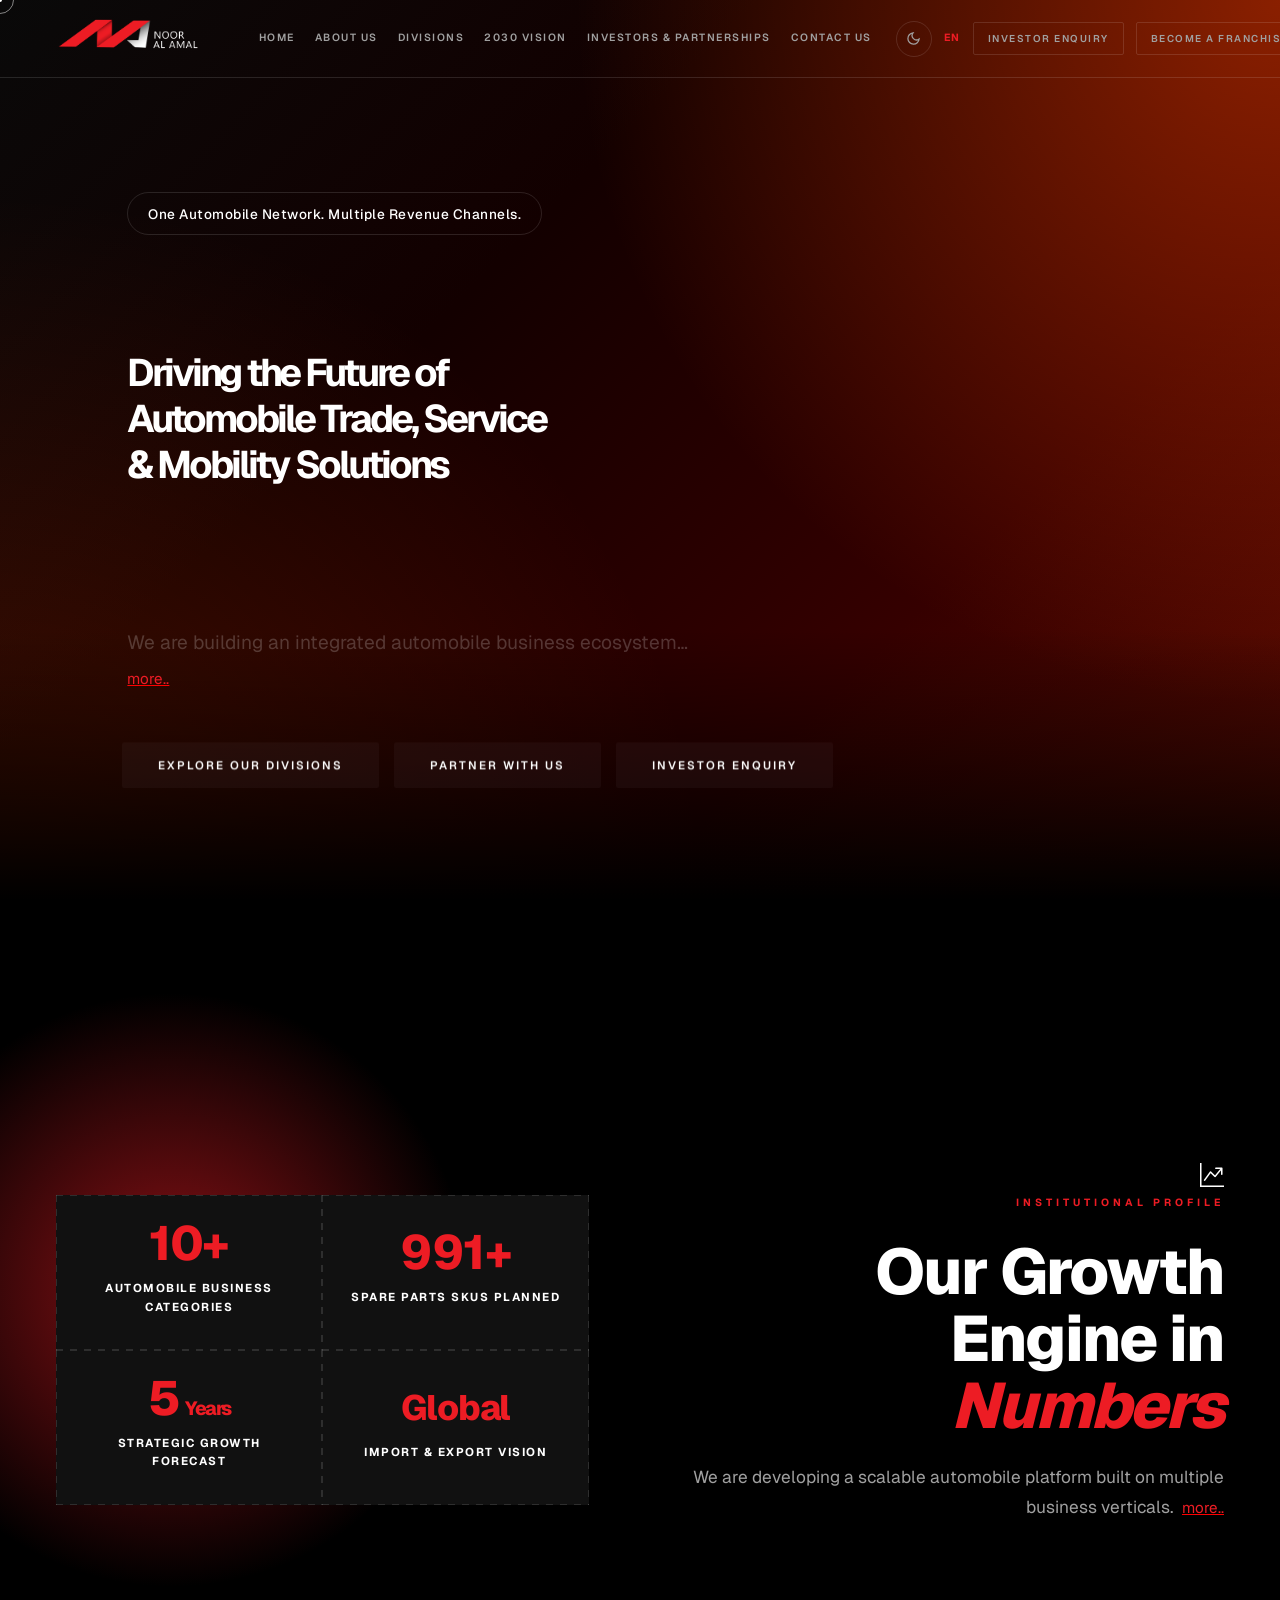
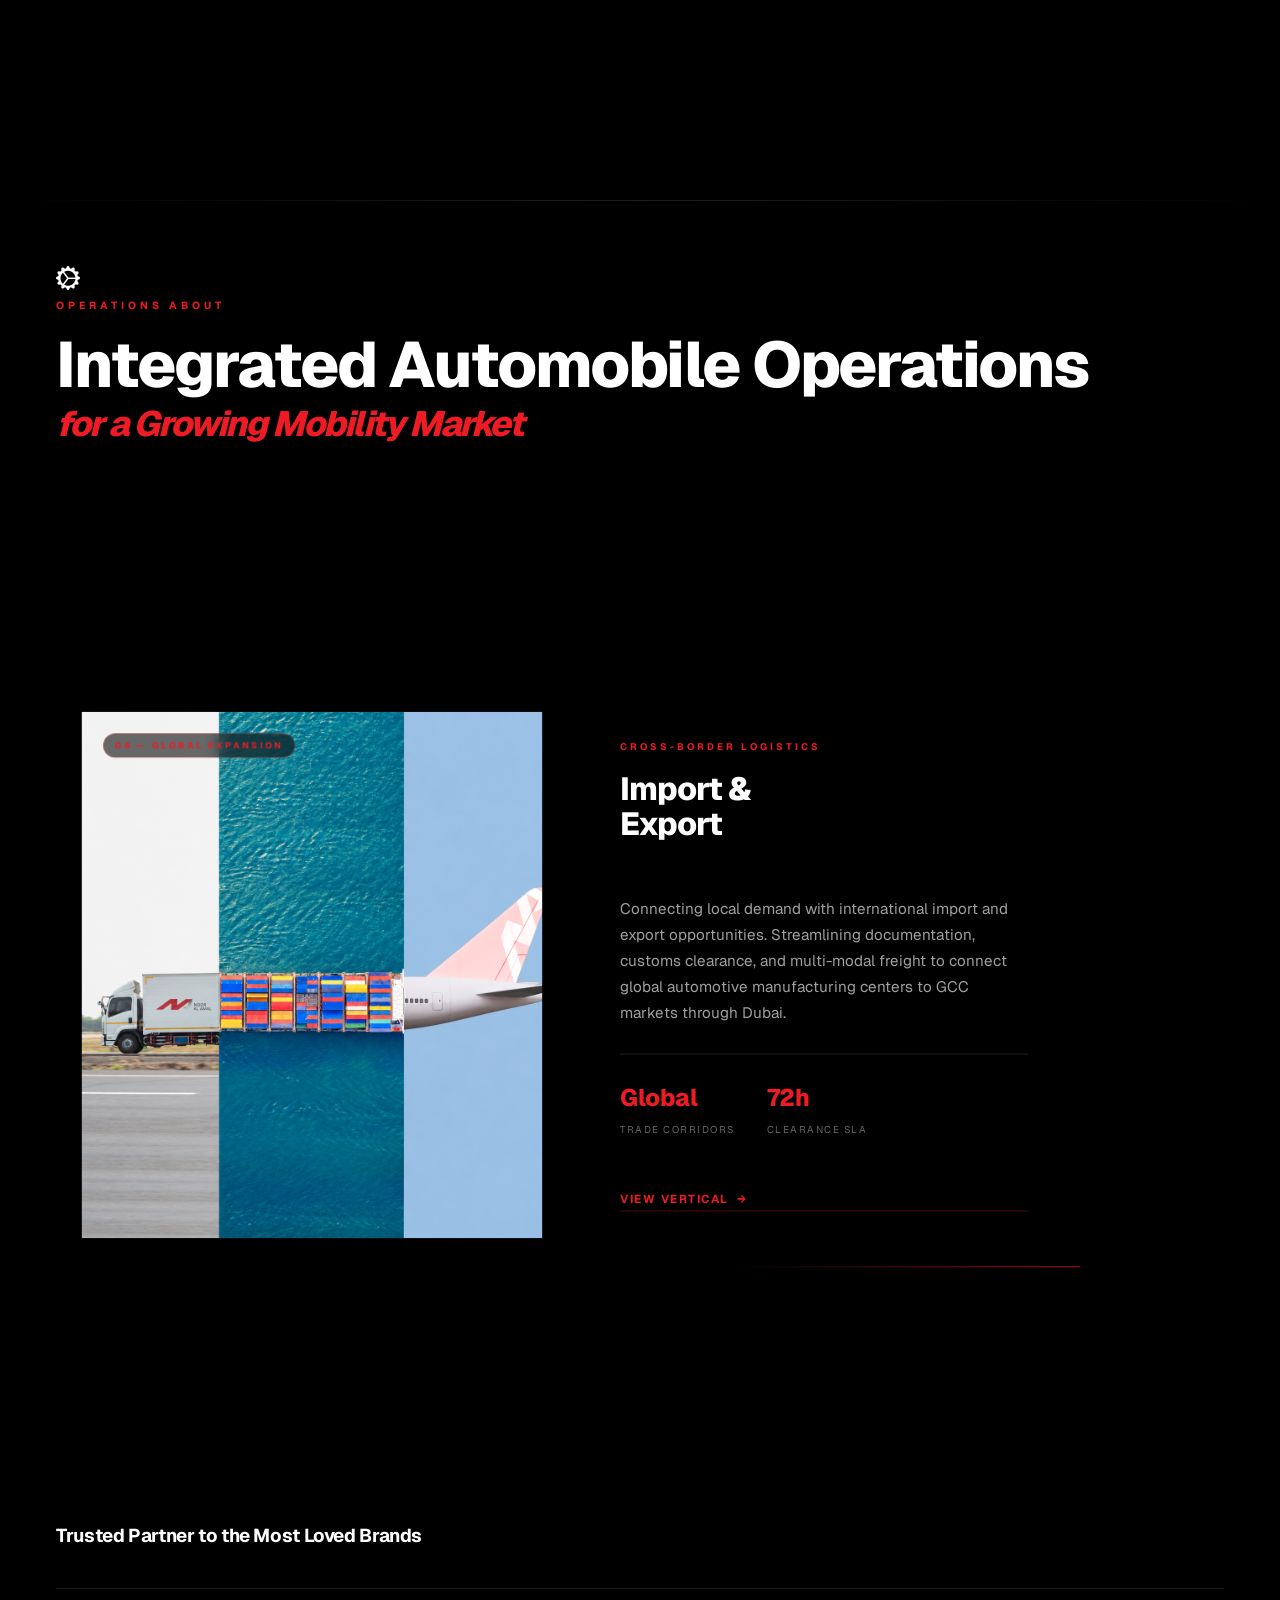
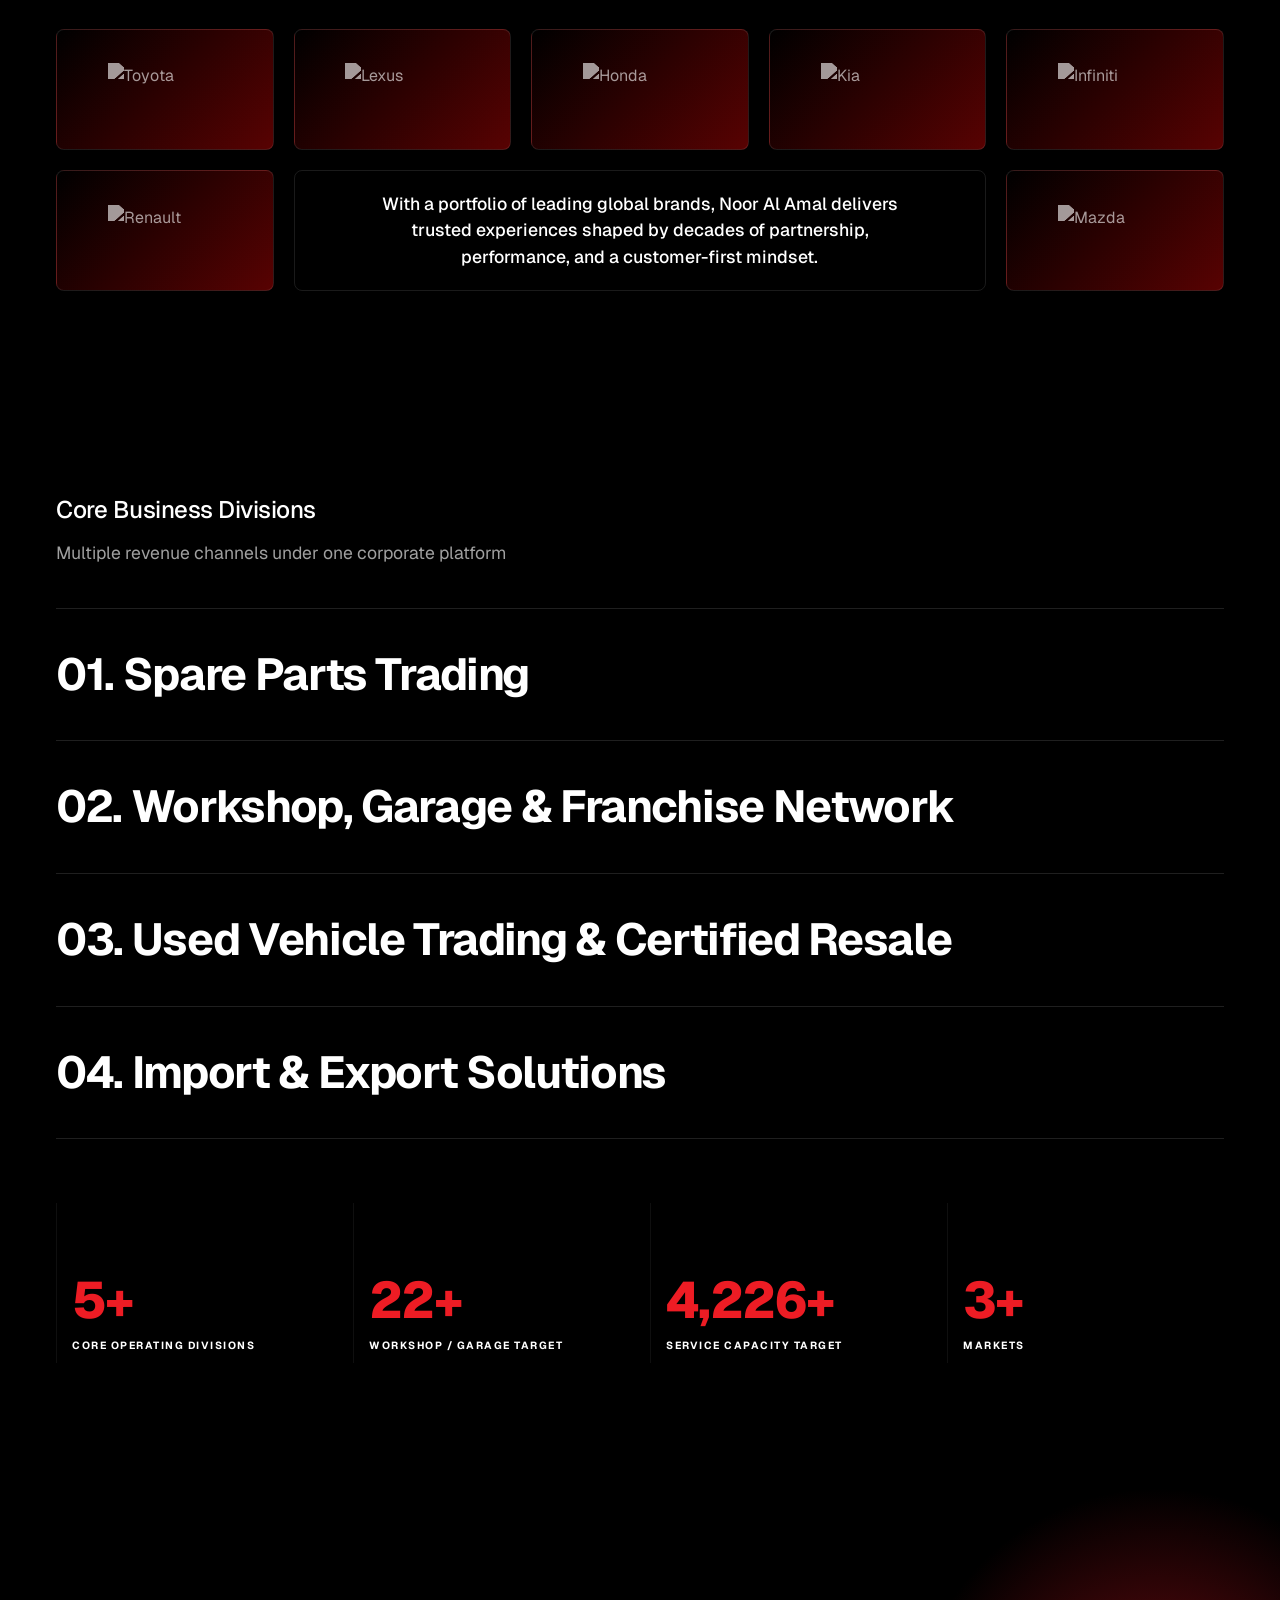
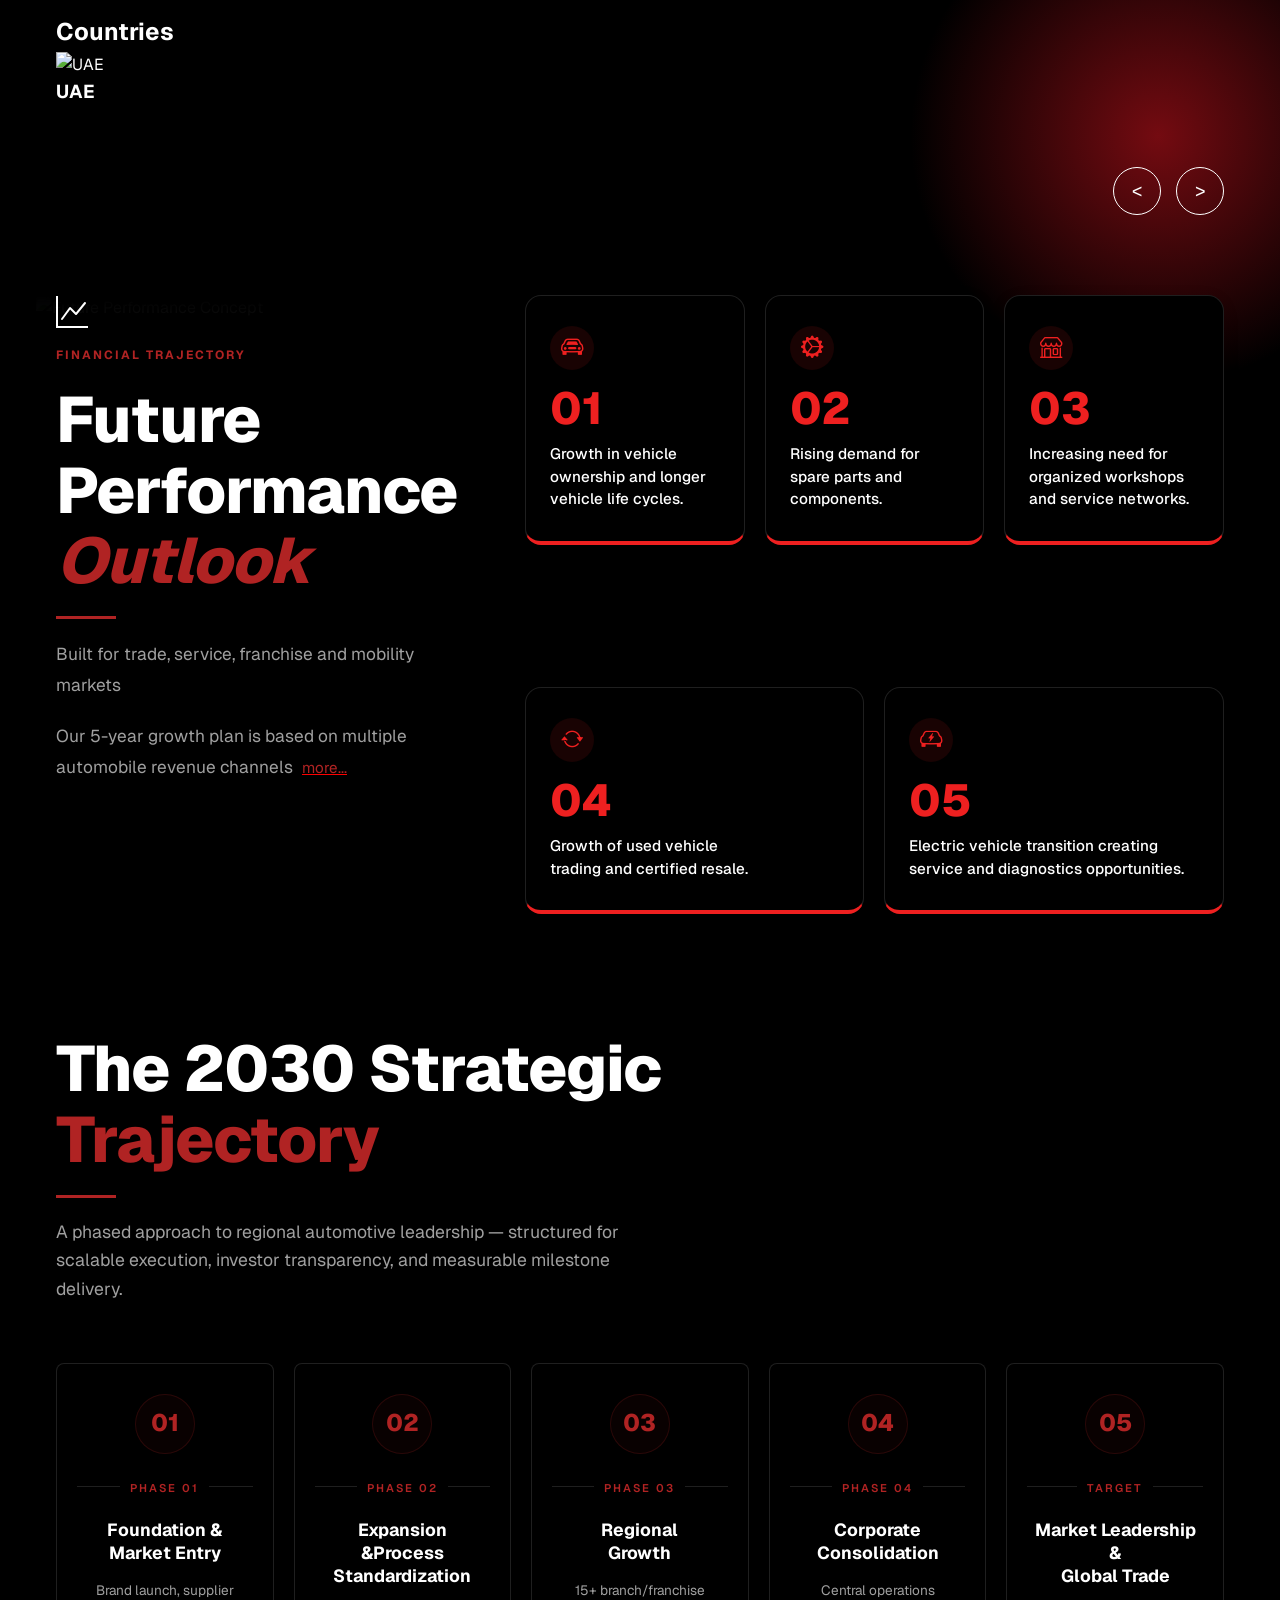
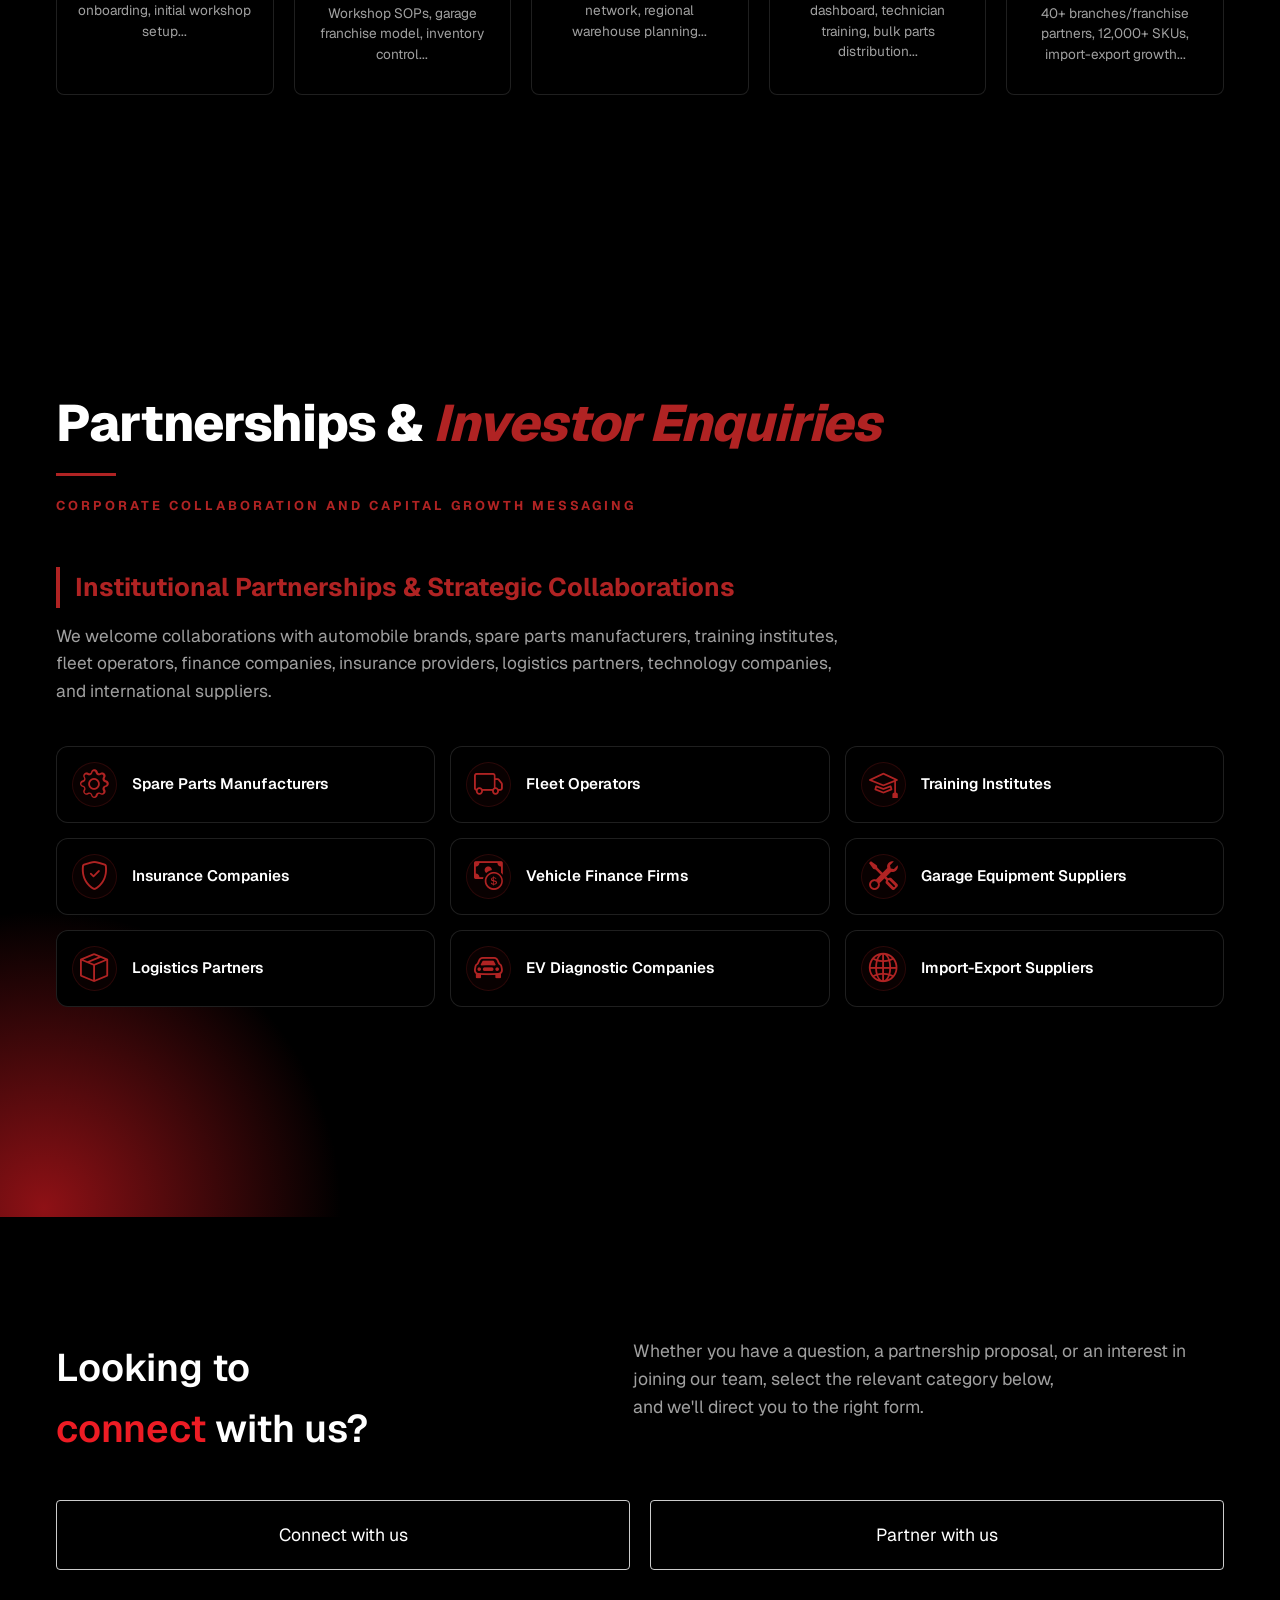
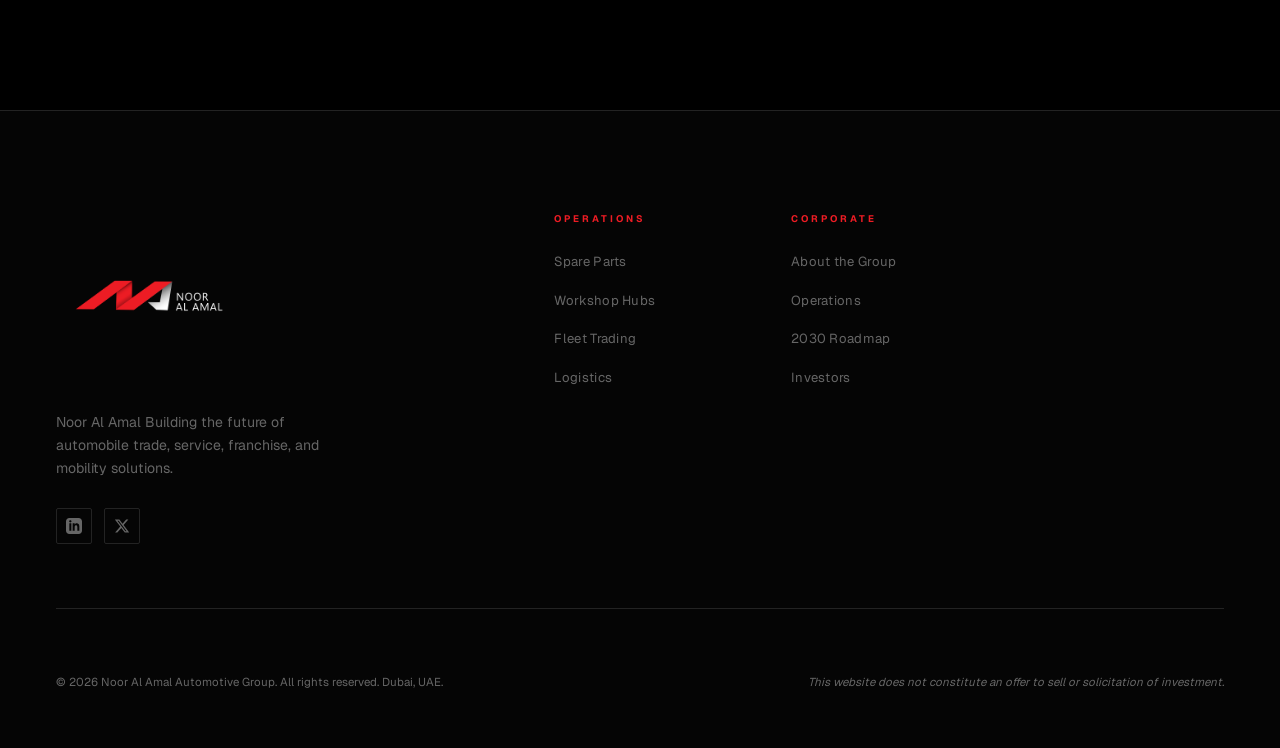
==== commit cf21cba2: "fixed" ====
--- a/index.html
+++ b/index.html
@@ -1,5 +1,5 @@
 <!DOCTYPE html>
-<html lang="en" data-theme="dark">
+<html lang="en" data-theme="light">
 
 <head>
     <meta charset="UTF-8">
@@ -41,7 +41,7 @@
     <!-- Prevent flash of wrong theme -->
     <script>
         (function () {
-            const t = localStorage.getItem('ana-theme') || 'dark';
+            const t = localStorage.getItem('ana-theme') || 'light';
             document.documentElement.setAttribute('data-theme', t);
         })();
     </script>
@@ -54,7 +54,8 @@
         <div class="pre-inner">
             <div class="pre-logo-wrapper"
                 style="display: flex; align-items: center; justify-content: center; gap: 14px; margin-bottom: 30px;">
-                <img src="assets/images/noor-logo-dark.png" alt="ANA Logo" class="logo-mark" style="height: 200px; width: auto; max-width: none;">
+                <img src="assets/images/noor-logo-dark.png" alt="ANA Logo" class="logo-mark"
+                    style="height: 200px; width: auto; max-width: none;">
             </div>
             <div class="pre-track">
                 <div class="pre-fill" id="pre-fill"></div>
@@ -131,12 +132,10 @@
         <div class="mob-menu" id="mob-menu" aria-hidden="true">
             <a href="#" class="mm-link">Home</a>
             <a href="about.html" class="mm-link">About Us</a>
-            <a href="#overview" class="mm-link">Overview</a>
-            <a href="#operations-about" class="mm-link">Operations</a>
             <a href="#Divisions" class="mm-link">Divisions</a>
-            <a href="#excellence" class="mm-link">Performance</a>
+            <a href="#excellence" class="mm-link">2030 Vision</a>
             <a href="#investors" class="mm-link">Investors & Partnerships</a>
-            <a href="#contact" class="mm-link">Contact</a>
+            <a href="#contact" class="mm-link">Contact Us</a>
             <div style="height: 1px; background: var(--border-2); margin: 10px 0;"></div>
             <a href="#investors" class="mm-link">Investor Enquiry</a>
             <a href="#contact" class="mm-link mm-cta">Become a Franchise Partner</a>
@@ -148,10 +147,10 @@
         <!-- hero section -->
         <section class="hero">
             <div class="hero-slideshow">
-                <div class="slide" style="background-image: url('assets/images/workshop-2.jpeg');"></div>
-                <div class="slide" style="background-image: url('assets/images/spare-parts-2.jpeg');"></div>
-                <div class="slide" style="background-image: url('assets/images/used-cars.jpeg');"></div>
-                <div class="slide" style="background-image: url('assets/images/trade.jpeg');"></div>
+                <div class="slide" style="background-image: url('assets/images/workshop-1.jpg');"></div>
+                <div class="slide" style="background-image: url('assets/images/spare-parts-2.jpg');"></div>
+                <div class="slide" style="background-image: url('assets/images/used-cars.jpg');"></div>
+                <div class="slide" style="background-image: url('assets/images/trade.jpg');"></div>
             </div>
             <div class="hero-content">
                 <div class="hero-badge-container">
@@ -177,7 +176,7 @@
                     </p>
                     <a href="javascript:void(0);"
                         onclick="const desc = document.getElementById('hero-desc'); if(desc.style.webkitLineClamp === '1') { desc.style.webkitLineClamp = 'unset'; this.innerText = 'less...'; } else { desc.style.webkitLineClamp = '1'; this.innerText = 'more...'; }"
-                        style="color: var(--gold); font-size: 0.95rem; text-decoration: none;">more...</a>
+                        style="color: var(--gold); font-size: 0.95rem; text-decoration: underline red;">more..</a>
                 </div>
                 <div class="hero-actions">
                     <a href="#Divisions" class="btn-ghost" style="border: none;">Explore Our Divisions</a>
@@ -216,10 +215,8 @@
                                 billion by 2033.</span>
                             <a href="javascript:void(0);"
                                 onclick="const moreText = document.getElementById('ov-more-text'); const dots = document.getElementById('ov-more-dots'); if(moreText.style.display === 'none') { moreText.style.display = 'inline'; dots.style.display = 'none'; this.innerText = 'less...'; } else { moreText.style.display = 'none'; dots.style.display = 'inline'; this.innerText = 'more...'; }"
-                                style="color: var(--gold); font-size: 0.95rem; text-decoration: none; margin-left: 5px;">more...</a>
+                                style="color: var(--gold); font-size: 0.95rem; text-decoration: underline red; margin-left: 5px;">more..</a>
                         </p>
-                        <a href="#verticals" class="btn-gold reveal"
-                            style="margin-top: 15px; display: inline-block;">Explore Operations</a>
                     </div>
                     <div class="ov-right">
                         <div class="ov-stats">
@@ -325,7 +322,7 @@
                     <div class="oslide">
                         <div class="oslide-img osi-3">
                             <div class="osi-overlay">
-                                <img src="assets/images/trade.jpeg" alt="">
+                                <img src="assets/images/trade-2.jpeg" alt="">
                             </div>
                             <div class="osi-label">03 — TRADING INTELLIGENCE</div>
                             <div class="osi-pattern"></div>
@@ -446,12 +443,13 @@
                         border-top: none;
                         border-bottom: none;
                         border-right: none;
-                        padding: clamp(20px, 3vw, 50px) 20px;
-                        text-align: center;
+                        padding: 40px 15px 0px 15px;
+                        min-height: 160px;
+                        text-align: left;
                         display: flex;
                         flex-direction: column;
-                        justify-content: center;
-                        align-items: center;
+                        justify-content: flex-end;
+                        align-items: flex-start;
                         height: 100%;
                     }
 
@@ -476,8 +474,10 @@
                         .ovs-grid-custom {
                             grid-template-columns: repeat(2, 1fr);
                         }
+
                         .ovs-left-only {
-                            border: 1px solid var(--border-2); /* add borders for grid look on smaller screens */
+                            border: 1px solid var(--border-2);
+                            /* add borders for grid look on smaller screens */
                             border-radius: 12px;
                         }
                     }
@@ -502,9 +502,8 @@
                         <div class="ovs-label">Service Capacity Target</div>
                     </div>
                     <div class="ovs reveal ovs-left-only" style="background: transparent;">
-                        <div class="ovs-n gold"><span class="cnt" data-t="3">0</span><span
-                                style="font-size: 1.2rem; margin-left: 6px;">Markets</span></div>
-                        <div class="ovs-label">Retail, Wholesale & Institutional</div>
+                        <div class="ovs-n gold"><span class="cnt" data-t="3">0</span><span>+</span></div>
+                        <div class="ovs-label">Markets </div>
                     </div>
                 </div>
             </div>
@@ -519,40 +518,96 @@
 
             <div class="container">
 
+                <!-- Countries Slider -->
+                <div class="countries-header reveal">
+                    <h2>Countries</h2>
+                </div>
+
+                <div class="swiper countries-swiper reveal" style="margin-bottom: 80px;">
+                    <div class="swiper-wrapper">
+                        <div class="swiper-slide country-slide">
+                            <img src="assets/images/uae.jpg" alt="UAE">
+                            <h3 class="country-name">UAE</h3>
+                        </div>
+                        <!-- Slide 2 -->
+                        <div class="swiper-slide country-slide">
+                            <img src="assets/images/ksa.png" alt="KSA">
+                            <h3 class="country-name">KSA</h3>
+                        </div>
+                        <!-- Slide 3 -->
+                        <div class="swiper-slide country-slide">
+                            <img src="assets/images/qatar.png" alt="Qatar">
+                            <h3 class="country-name">Qatar</h3>
+                        </div>
+                        <!-- Slide 4 -->
+                        <div class="swiper-slide country-slide">
+                            <img src="assets/images/bahrain.png" alt="Bahrain">
+                            <h3 class="country-name">Bahrain</h3>
+                        </div>
+                        <!-- Slide 5 -->
+                        <div class="swiper-slide country-slide">
+                            <img src="assets/images/other-countries.png" alt="Other Countries">
+                            <h3 class="country-name">Other<br>Countries</h3>
+                        </div>
+                    </div>
+
+                    <!-- Navigation Buttons -->
+                    <div class="countries-nav"
+                        style="display: flex; gap: 15px; margin-top: 30px; justify-content: flex-end;">
+                        <div class="country-prev"
+                            style="width: 48px; height: 48px; border: 1px solid var(--text); border-radius: 50%; display: flex; align-items: center; justify-content: center; cursor: pointer; color: var(--text); font-size: 1.2rem; transition: all 0.3s ease;">
+                            &lt;</div>
+                        <div class="country-next"
+                            style="width: 48px; height: 48px; border: 1px solid var(--text); border-radius: 50%; display: flex; align-items: center; justify-content: center; cursor: pointer; color: var(--text); font-size: 1.2rem; transition: all 0.3s ease;">
+                            &gt;</div>
+                    </div>
+                </div>
+
                 <div class="exc-layout">
                     <div class="exc-left" style="position: relative; padding-bottom: 60px;">
                         <!-- Background Image layer -->
-                        <div class="reveal" style="position: absolute; top: 0; left: -20px; right: -20px; bottom: 0; z-index: 0; pointer-events: none;">
-                            <img src="assets/images/hero.jpg" alt="Future Performance Concept" style="width: 100%; height: 100%; object-fit: cover; object-position: bottom; mask-image: linear-gradient(to bottom, transparent 0%, black 50%, black 100%); -webkit-mask-image: linear-gradient(to bottom, transparent 0%, black 50%, black 100%); opacity: 0.6;">
+                        <div class="reveal"
+                            style="position: absolute; top: 0; left: -20px; right: -20px; bottom: 0; z-index: 0; pointer-events: none;">
+                            <img src="assets/images/hero.jpg" alt="Future Performance Concept"
+                                style="width: 100%; height: 100%; object-fit: cover; object-position: bottom; mask-image: linear-gradient(to bottom, transparent 0%, black 50%, black 100%); -webkit-mask-image: linear-gradient(to bottom, transparent 0%, black 50%, black 100%); opacity: 0.6;">
                         </div>
 
                         <div class="exc-hdr" style="display: block; position: relative; z-index: 2;">
                             <div class="reveal" style="margin-bottom: 20px;">
-                                <div style="font-size: 1.8rem; color: var(--text); margin-bottom: 5px; display: inline-block;">
-                                    <svg xmlns="http://www.w3.org/2000/svg" width="32" height="32" fill="currentColor" viewBox="0 0 16 16">
-                                      <path fill-rule="evenodd" d="M0 0h1v15h15v1H0V0Zm14.817 3.113a.5.5 0 0 1 .07.704l-4.5 5.5a.5.5 0 0 1-.74.037L7.06 6.767l-3.656 5.027a.5.5 0 0 1-.808-.588l4-5.5a.5.5 0 0 1 .758-.06l2.609 2.61 4.15-5.073a.5.5 0 0 1 .704-.07Z"/>
+                                <div
+                                    style="font-size: 1.8rem; color: var(--text); margin-bottom: 5px; display: inline-block;">
+                                    <svg xmlns="http://www.w3.org/2000/svg" width="32" height="32" fill="currentColor"
+                                        viewBox="0 0 16 16">
+                                        <path fill-rule="evenodd"
+                                            d="M0 0h1v15h15v1H0V0Zm14.817 3.113a.5.5 0 0 1 .07.704l-4.5 5.5a.5.5 0 0 1-.74.037L7.06 6.767l-3.656 5.027a.5.5 0 0 1-.808-.588l4-5.5a.5.5 0 0 1 .758-.06l2.609 2.61 4.15-5.073a.5.5 0 0 1 .704-.07Z" />
                                     </svg>
                                 </div>
-                                <div class="sec-label" style="font-size: 0.75rem; font-weight: 700; letter-spacing: 2px; color: #b02323; text-transform: uppercase;">FINANCIAL TRAJECTORY</div>
-                            </div>
-                            
-                            <h2 class="sec-h2 reveal" style="font-size: clamp(3rem, 5vw, 4rem); font-weight: 800; letter-spacing: -1px; line-height: 1.1; margin-bottom: 20px;">
+                                <div class="sec-label"
+                                    style="font-size: 0.75rem; font-weight: 700; letter-spacing: 2px; color: #b02323; text-transform: uppercase;">
+                                    FINANCIAL TRAJECTORY</div>
+                            </div>
+
+                            <h2 class="sec-h2 reveal"
+                                style="font-size: clamp(3rem, 5vw, 4rem); font-weight: 800; letter-spacing: -1px; line-height: 1.1; margin-bottom: 20px;">
                                 Future<br>Performance<br><em style="color: #b02323; font-style: italic;">Outlook</em>
                             </h2>
-                            <div class="red-line reveal" style="background-color: #b02323; width: 60px; height: 3px; margin: 20px 0;"></div>
-                            
+                            <div class="red-line reveal"
+                                style="background-color: #b02323; width: 60px; height: 3px; margin: 20px 0;"></div>
+
                             <p class="sec-body reveal" style="margin-bottom:20px; color: var(--text-2);">Built
                                 for trade, service, franchise and mobility markets</p>
                             <p class="sec-body reveal" style="margin-bottom:30px;">
                                 Our 5-year growth plan is based on multiple automobile revenue channels<span
-                                    id="exc-more-dots"></span><span id="exc-more-text" style="display: none;">. Instead of
+                                    id="exc-more-dots"></span><span id="exc-more-text" style="display: none;">. Instead
+                                    of
                                     depending on one business model, we
-                                    are developing a diversified corporate ecosystem with trading, service, franchise, resale,
+                                    are developing a diversified corporate ecosystem with trading, service, franchise,
+                                    resale,
                                     and
                                     global sourcing opportunities.</span>
                                 <a href="javascript:void(0);"
                                     onclick="const moreText = document.getElementById('exc-more-text'); const dots = document.getElementById('exc-more-dots'); if(moreText.style.display === 'none') { moreText.style.display = 'inline'; dots.style.display = 'none'; this.innerText = 'less...'; } else { moreText.style.display = 'none'; dots.style.display = 'inline'; this.innerText = 'more...'; }"
-                                    style="color: #b02323; font-size: 0.95rem; text-decoration: none; margin-left: 5px;">more...</a>
+                                    style="color: #b02323; font-size: 0.95rem; text-decoration: underline red; margin-left: 5px;">more...</a>
                             </p>
                         </div>
                     </div>
@@ -569,25 +624,27 @@
                             <div class="exc-card reveal">
                                 <div class="exc-icon-wrapper"><i class="bi bi-gear-wide-connected"></i></div>
                                 <div class="exc-card-num">02</div>
-                                <p class="exc-card-text">Rising demand for spare parts and replacement components.</p>
+                                <p class="exc-card-text">Rising demand for spare parts and components.</p>
                             </div>
                             <!-- Card 03 -->
                             <div class="exc-card reveal">
                                 <div class="exc-icon-wrapper"><i class="bi bi-shop"></i></div>
                                 <div class="exc-card-num">03</div>
-                                <p class="exc-card-text">Increasing need for organized workshops and service networks.</p>
+                                <p class="exc-card-text">Increasing need for organized workshops and service networks.
+                                </p>
                             </div>
                             <!-- Card 04 -->
                             <div class="exc-card reveal">
                                 <div class="exc-icon-wrapper"><i class="bi bi-arrow-repeat"></i></div>
                                 <div class="exc-card-num">04</div>
-                                <p class="exc-card-text">Growth of used vehicle trading and certified resale.</p>
+                                <p class="exc-card-text">Growth of used vehicle <br> trading and certified resale.</p>
                             </div>
                             <!-- Card 05 -->
                             <div class="exc-card reveal">
                                 <div class="exc-icon-wrapper"><i class="bi bi-ev-front"></i></div>
                                 <div class="exc-card-num">05</div>
-                                <p class="exc-card-text">Electric vehicle transition creating service and diagnostics opportunities.</p>
+                                <p class="exc-card-text">Electric vehicle transition creating service and diagnostics
+                                    opportunities.</p>
                             </div>
                         </div>
                     </div>
@@ -604,53 +661,82 @@
 ═══════════════════════════════════════════════════════════ -->
         <section class="section traj-sec" id="trajectory" style="padding-top: 40px;">
             <div class="container">
-                <h2 class="sec-h2 reveal" style="font-size: clamp(3rem, 5vw, 4rem); font-weight: 800; letter-spacing: -1px; line-height: 1.1; margin-bottom: 10px;">The 2030 Strategic<br><span style="color: #b02323;">Trajectory</span></h2>
-                <div class="red-line reveal" style="background-color: #b02323; width: 60px; height: 3px; margin: 20px 0;"></div>
-                <p class="sec-body reveal" style="margin-bottom:60px; max-width:580px; font-size: 1.1rem; color: var(--text-2); line-height: 1.6;">A phased approach to regional automotive leadership — structured for scalable execution, investor transparency, and measurable milestone delivery.</p>
-
-                <div style="display: grid; grid-template-columns: repeat(auto-fit, minmax(200px, 1fr)); gap: 20px; align-items: stretch;">
+                <h2 class="sec-h2 reveal"
+                    style="font-size: clamp(3rem, 5vw, 4rem); font-weight: 800; letter-spacing: -1px; line-height: 1.1; margin-bottom: 10px;">
+                    The 2030 Strategic<br><span style="color: #b02323;">Trajectory</span></h2>
+                <div class="red-line reveal"
+                    style="background-color: #b02323; width: 60px; height: 3px; margin: 20px 0;"></div>
+                <p class="sec-body reveal"
+                    style="margin-bottom:60px; max-width:580px; font-size: 1.1rem; color: var(--text-2); line-height: 1.6;">
+                    A phased approach to regional automotive leadership — structured for scalable execution, investor
+                    transparency, and measurable milestone delivery.</p>
+
+                <div
+                    style="display: grid; grid-template-columns: repeat(auto-fit, minmax(200px, 1fr)); gap: 20px; align-items: stretch;">
                     <!-- Card 01 -->
-                    <div class="reveal traj-card-hover" style="background: var(--bg2); border: 1px solid var(--border); border-radius: 8px; padding: 30px 20px; text-align: center; display: flex; flex-direction: column;">
-                        <div style="margin: 0 auto 20px; width: 60px; height: 60px; border-radius: 50%; border: 1px solid rgba(176,35,35,0.2); background: rgba(176,35,35,0.05); display: flex; align-items: center; justify-content: center; font-size: 1.5rem; font-weight: 800; color: #b02323; font-family: var(--f-display);">01</div>
-                        <div style="position: relative; margin-bottom: 20px;">
-                            <div style="position: absolute; top: 50%; left: 0; right: 0; height: 1px; background: var(--border); z-index: 1;"></div>
-                            <span style="position: relative; z-index: 2; background: var(--bg2); padding: 0 10px; font-size: 0.7rem; letter-spacing: 2px; color: var(--text-2); font-weight: 600;">PHASE 01</span>
-                        </div>
-                        <h4 style="font-size: 1.1rem; font-weight: 700; margin-bottom: 15px; line-height: 1.3;">Foundation &<br>Market Entry</h4>
-                        <p style="font-size: 0.85rem; color: var(--text-2); line-height: 1.5; margin: 0;">Brand launch, supplier onboarding, initial workshop setup...</p>
-                    </div>
-                    
+                    <div class="reveal traj-card-target">
+                        <div class="target-top-block">
+                            <div class="target-circle">01</div>
+                        </div>
+                        <div style="padding: 0 20px 30px;">
+                            <div style="position: relative; margin-bottom: 20px;">
+                                <div class="target-separator"></div>
+                                <span class="target-label">PHASE 01</span>
+                            </div>
+                            <h4 class="target-title">Foundation &<br>Market Entry</h4>
+                            <p style="font-size: 0.85rem; color: var(--text-2); line-height: 1.5; margin: 0;">Brand
+                                launch,
+                                supplier onboarding, initial workshop setup...</p>
+                        </div>
+                    </div>
+
                     <!-- Card 02 -->
-                    <div class="reveal traj-card-hover" style="background: var(--bg2); border: 1px solid var(--border); border-radius: 8px; padding: 30px 20px; text-align: center; display: flex; flex-direction: column;">
-                        <div style="margin: 0 auto 20px; width: 60px; height: 60px; border-radius: 50%; border: 1px solid rgba(176,35,35,0.2); background: rgba(176,35,35,0.05); display: flex; align-items: center; justify-content: center; font-size: 1.5rem; font-weight: 800; color: #b02323; font-family: var(--f-display);">02</div>
-                        <div style="position: relative; margin-bottom: 20px;">
-                            <div style="position: absolute; top: 50%; left: 0; right: 0; height: 1px; background: var(--border); z-index: 1;"></div>
-                            <span style="position: relative; z-index: 2; background: var(--bg2); padding: 0 10px; font-size: 0.7rem; letter-spacing: 2px; color: var(--text-2); font-weight: 600;">PHASE 02</span>
-                        </div>
-                        <h4 style="font-size: 1.1rem; font-weight: 700; margin-bottom: 15px; line-height: 1.3;">Expansion &<br>Process Standardization</h4>
-                        <p style="font-size: 0.85rem; color: var(--text-2); line-height: 1.5; margin: 0;">Workshop SOPs, garage franchise model, inventory control...</p>
+                    <div class="reveal traj-card-target">
+                        <div class="target-top-block">
+                            <div class="target-circle">02</div>
+                        </div>
+                        <div style="padding: 0 20px 30px;">
+                            <div style="position: relative; margin-bottom: 20px;">
+                                <div class="target-separator"></div>
+                                <span class="target-label">PHASE 02</span>
+                            </div>
+                            <h4 class="target-title">Expansion &Process<br> Standardization</h4>
+                            <p style="font-size: 0.85rem; color: var(--text-2); line-height: 1.5; margin: 0;">Workshop
+                                SOPs,
+                                garage franchise model, inventory control...</p>
+                        </div>
                     </div>
 
                     <!-- Card 03 -->
-                    <div class="reveal traj-card-hover" style="background: var(--bg2); border: 1px solid var(--border); border-radius: 8px; padding: 30px 20px; text-align: center; display: flex; flex-direction: column;">
-                        <div style="margin: 0 auto 20px; width: 60px; height: 60px; border-radius: 50%; border: 1px solid rgba(176,35,35,0.2); background: rgba(176,35,35,0.05); display: flex; align-items: center; justify-content: center; font-size: 1.5rem; font-weight: 800; color: #b02323; font-family: var(--f-display);">03</div>
-                        <div style="position: relative; margin-bottom: 20px;">
-                            <div style="position: absolute; top: 50%; left: 0; right: 0; height: 1px; background: var(--border); z-index: 1;"></div>
-                            <span style="position: relative; z-index: 2; background: var(--bg2); padding: 0 10px; font-size: 0.7rem; letter-spacing: 2px; color: var(--text-2); font-weight: 600;">PHASE 03</span>
-                        </div>
-                        <h4 style="font-size: 1.1rem; font-weight: 700; margin-bottom: 15px; line-height: 1.3;">Regional<br>Growth</h4>
-                        <p style="font-size: 0.85rem; color: var(--text-2); line-height: 1.5; margin: 0;">15+ branch/franchise network, regional warehouse planning...</p>
+                    <div class="reveal traj-card-target">
+                        <div class="target-top-block">
+                            <div class="target-circle">03</div>
+                        </div>
+                        <div style="padding: 0 20px 30px;">
+                            <div style="position: relative; margin-bottom: 20px;">
+                                <div class="target-separator"></div>
+                                <span class="target-label">PHASE 03</span>
+                            </div>
+                            <h4 class="target-title">Regional<br>Growth</h4>
+                            <p style="font-size: 0.85rem; color: var(--text-2); line-height: 1.5; margin: 0;">15+
+                                branch/franchise network, regional warehouse planning...</p>
+                        </div>
                     </div>
 
                     <!-- Card 04 -->
-                    <div class="reveal traj-card-hover" style="background: var(--bg2); border: 1px solid var(--border); border-radius: 8px; padding: 30px 20px; text-align: center; display: flex; flex-direction: column;">
-                        <div style="margin: 0 auto 20px; width: 60px; height: 60px; border-radius: 50%; border: 1px solid rgba(176,35,35,0.2); background: rgba(176,35,35,0.05); display: flex; align-items: center; justify-content: center; font-size: 1.5rem; font-weight: 800; color: #b02323; font-family: var(--f-display);">04</div>
-                        <div style="position: relative; margin-bottom: 20px;">
-                            <div style="position: absolute; top: 50%; left: 0; right: 0; height: 1px; background: var(--border); z-index: 1;"></div>
-                            <span style="position: relative; z-index: 2; background: var(--bg2); padding: 0 10px; font-size: 0.7rem; letter-spacing: 2px; color: var(--text-2); font-weight: 600;">PHASE 04</span>
-                        </div>
-                        <h4 style="font-size: 1.1rem; font-weight: 700; margin-bottom: 15px; line-height: 1.3;">Corporate<br>Consolidation</h4>
-                        <p style="font-size: 0.85rem; color: var(--text-2); line-height: 1.5; margin: 0;">Central operations dashboard, technician training, bulk parts distribution...</p>
+                    <div class="reveal traj-card-target">
+                        <div class="target-top-block">
+                            <div class="target-circle">04</div>
+                        </div>
+                        <div style="padding: 0 20px 30px;">
+                            <div style="position: relative; margin-bottom: 20px;">
+                                <div class="target-separator"></div>
+                                <span class="target-label">PHASE 04</span>
+                            </div>
+                            <h4 class="target-title">Corporate<br>Consolidation</h4>
+                            <p style="font-size: 0.85rem; color: var(--text-2); line-height: 1.5; margin: 0;">Central
+                                operations dashboard, technician training, bulk parts distribution...</p>
+                        </div>
                     </div>
 
                     <!-- Card 05 -->
@@ -665,7 +751,8 @@
                                 <span class="target-label">TARGET</span>
                             </div>
                             <h4 class="target-title">Market Leadership &<br>Global Trade</h4>
-                            <p style="font-size: 0.85rem; color: var(--text-2); line-height: 1.5; margin: 0;">40+ branches/franchise partners, 12,000+ SKUs, import-export growth...</p>
+                            <p style="font-size: 0.85rem; color: var(--text-2); line-height: 1.5; margin: 0;">40+
+                                branches/franchise partners, 12,000+ SKUs, import-export growth...</p>
                         </div>
                     </div>
                 </div>
@@ -682,11 +769,14 @@
             <div class="container">
                 <div>
                     <div style="margin-bottom: 50px;">
-                        <h2 class="sec-h2 reveal" style="font-size: clamp(2.5rem, 4vw, 3.5rem); font-weight: 800; letter-spacing: -1px; line-height: 1.1;">
+                        <h2 class="sec-h2 reveal"
+                            style="font-size: clamp(2.5rem, 4vw, 3.5rem); font-weight: 800; letter-spacing: -1px; line-height: 1.1;">
                             Partnerships & <em style="color: #b02323; font-style: italic;">Investor Enquiries</em>
                         </h2>
-                        <div class="reveal" style="background-color: #b02323; width: 60px; height: 3px; margin: 20px 0;"></div>
-                        <div class="reveal" style="margin-top: 15px; font-size: 0.8rem; font-weight: 700; letter-spacing: 3px; color: #b02323; text-transform: uppercase;">
+                        <div class="reveal"
+                            style="background-color: #b02323; width: 60px; height: 3px; margin: 20px 0;"></div>
+                        <div class="reveal"
+                            style="margin-top: 15px; font-size: 0.8rem; font-weight: 700; letter-spacing: 3px; color: #b02323; text-transform: uppercase;">
                             Corporate collaboration and capital growth messaging
                         </div>
                     </div>
@@ -694,12 +784,16 @@
                     <div style="margin-bottom: 40px;" class="reveal">
                         <div style="display: flex; gap: 15px; margin-bottom: 15px;">
                             <div style="width: 4px; background-color: #b02323; flex-shrink: 0;"></div>
-                            <h3 style="color: #b02323; font-size: 1.6rem; font-weight: 700; margin: 0; display: flex; align-items: center;">
+                            <h3
+                                style="color: #b02323; font-size: 1.6rem; font-weight: 700; margin: 0; display: flex; align-items: center;">
                                 Institutional Partnerships & Strategic Collaborations
                             </h3>
                         </div>
-                        <p class="sec-body" style="margin-bottom: 0; color: var(--text-2); max-width: 800px; line-height: 1.6;">
-                            We welcome collaborations with automobile brands, spare parts manufacturers, training institutes, fleet operators, finance companies, insurance providers, logistics partners, technology companies, and international suppliers.
+                        <p class="sec-body"
+                            style="margin-bottom: 0; color: var(--text-2); max-width: 800px; line-height: 1.6;">
+                            We welcome collaborations with automobile brands, spare parts manufacturers, training
+                            institutes, fleet operators, finance companies, insurance providers, logistics partners,
+                            technology companies, and international suppliers.
                         </p>
                     </div>
 
@@ -763,8 +857,9 @@
             <div class="container">
                 <div class="reveal contact-cta-layout">
                     <div class="contact-cta-header">
-                        <h2>Looking to <span style="color: #ed1c24;">connect</span> with us?</h2>
-                        <p>Whether you have a question, a partnership proposal, or an interest in joining our team, select the relevant category below, and we'll direct you to the right form.</p>
+                        <h2>Looking to <br> <span style="color: #ed1c24;">connect</span> with us?</h2>
+                        <p>Whether you have a question, a partnership proposal, or an interest in joining our team,
+                            select the relevant category below,<br> and we'll direct you to the right form.</p>
                     </div>
                     <div class="contact-cta-buttons">
                         <a href="contact.html" class="btn-contact-action">Connect with us</a>
@@ -810,30 +905,22 @@
                     <div class="fc">
                         <h5>OPERATIONS</h5>
                         <ul>
-                            <li><a href="#verticals">Spare Parts</a></li>
-                            <li><a href="#verticals">Workshop Hubs</a></li>
-                            <li><a href="#verticals">Fleet Trading</a></li>
-                            <li><a href="#verticals">Logistics</a></li>
+                            <li><a href="divisions.html#spare-parts">Spare Parts</a></li>
+                            <li><a href="divisions.html#workshop">Workshop Hubs</a></li>
+                            <li><a href="divisions.html#trading">Fleet Trading</a></li>
+                            <li><a href="divisions.html#logistics">Logistics</a></li>
                         </ul>
                     </div>
                     <div class="fc">
                         <h5>CORPORATE</h5>
                         <ul>
-                            <li><a href="#overview">About the Group</a></li>
-                            <li><a href="#excellence">Operations</a></li>
-                            <li><a href="#trajectory">2030 Roadmap</a></li>
-                            <li><a href="#investors">Investors</a></li>
+                            <li><a href="index.html#overview">About the Group</a></li>
+                            <li><a href="index.html#excellence">Operations</a></li>
+                            <li><a href="index.html#trajectory">2030 Roadmap</a></li>
+                            <li><a href="index.html#investors">Investors</a></li>
                         </ul>
                     </div>
-                    <div class="fc">
-                        <h5>LEGAL</h5>
-                        <ul>
-                            <li><a href="#">Terms of Engagement</a></li>
-                            <li><a href="#">Privacy Protocol</a></li>
-                            <li><a href="#">Compliance Registry</a></li>
-                            <li><a href="#">DIFC Disclosures</a></li>
-                        </ul>
-                    </div>
+
                 </div>
             </div>
             <div class="footer-bottom">
@@ -854,4 +941,4 @@
     <script src="js/main.js"></script>
 </body>
 
-</html>
+</html>
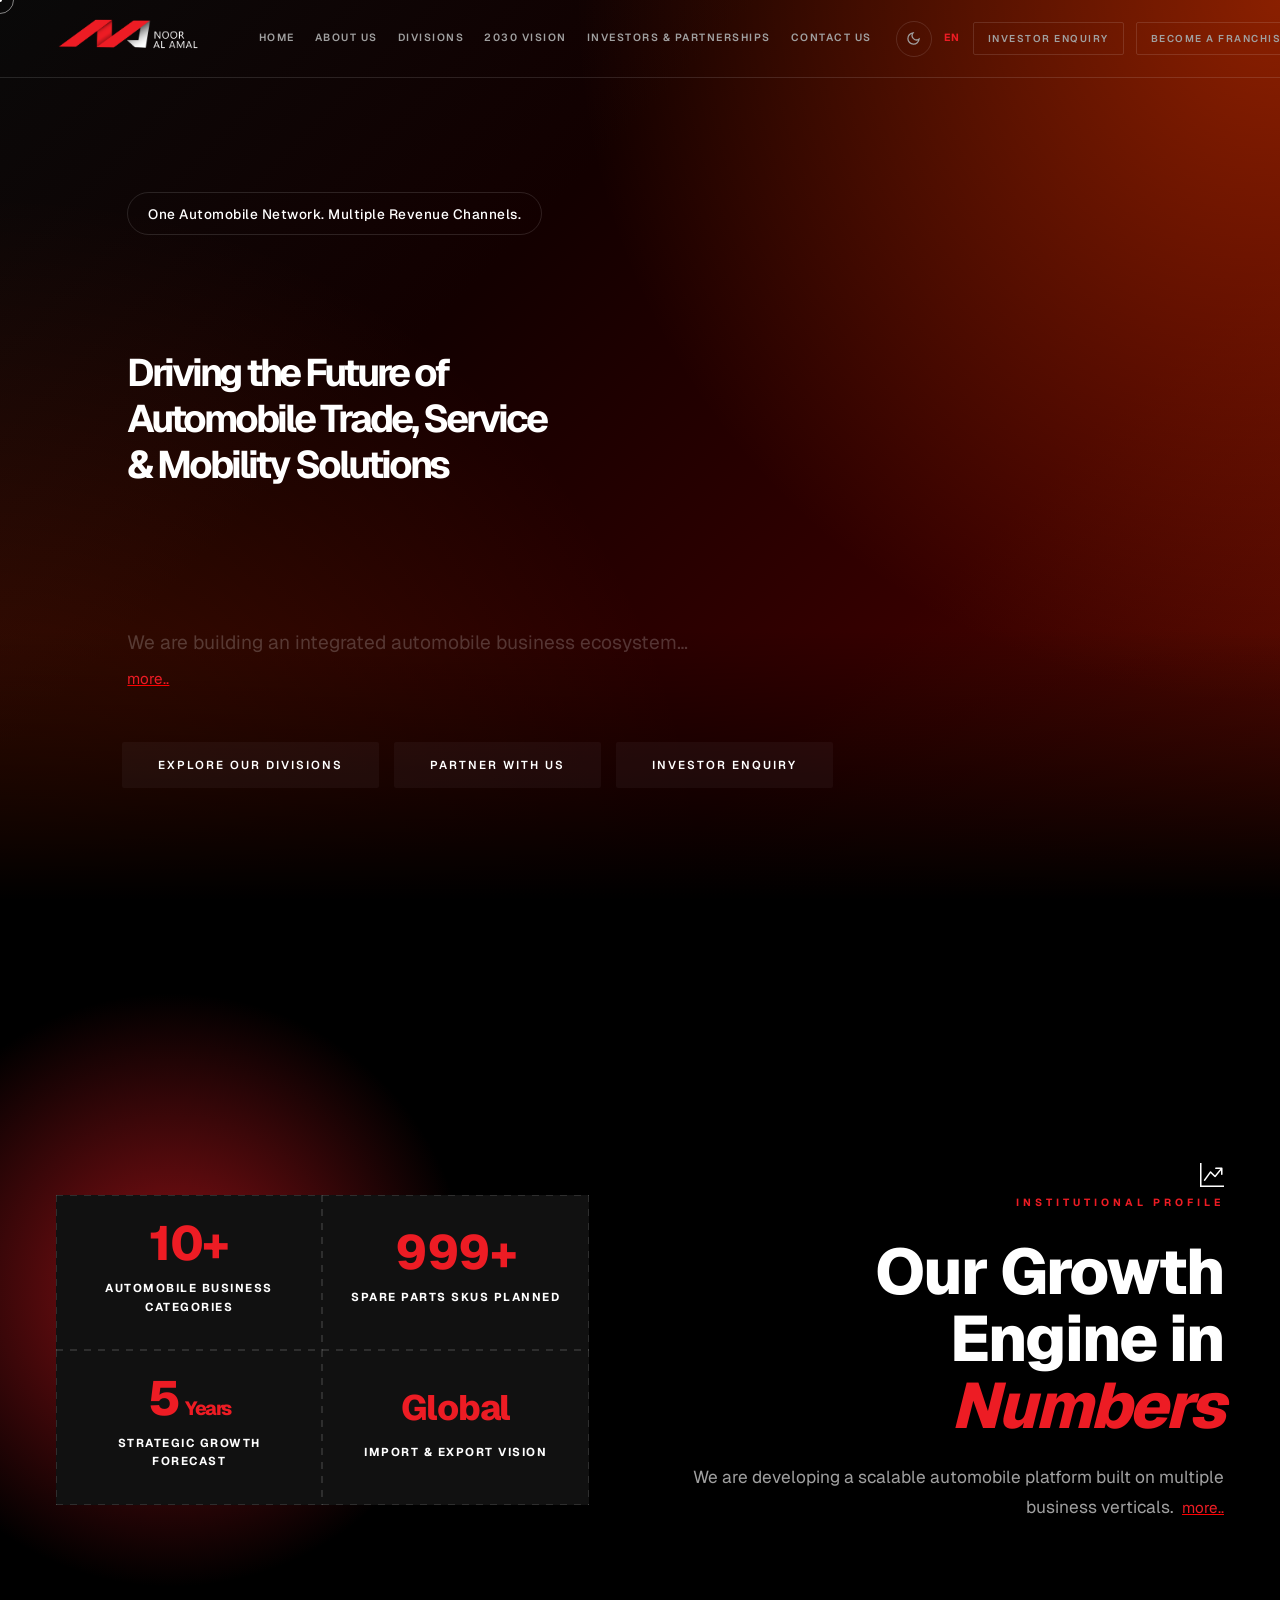
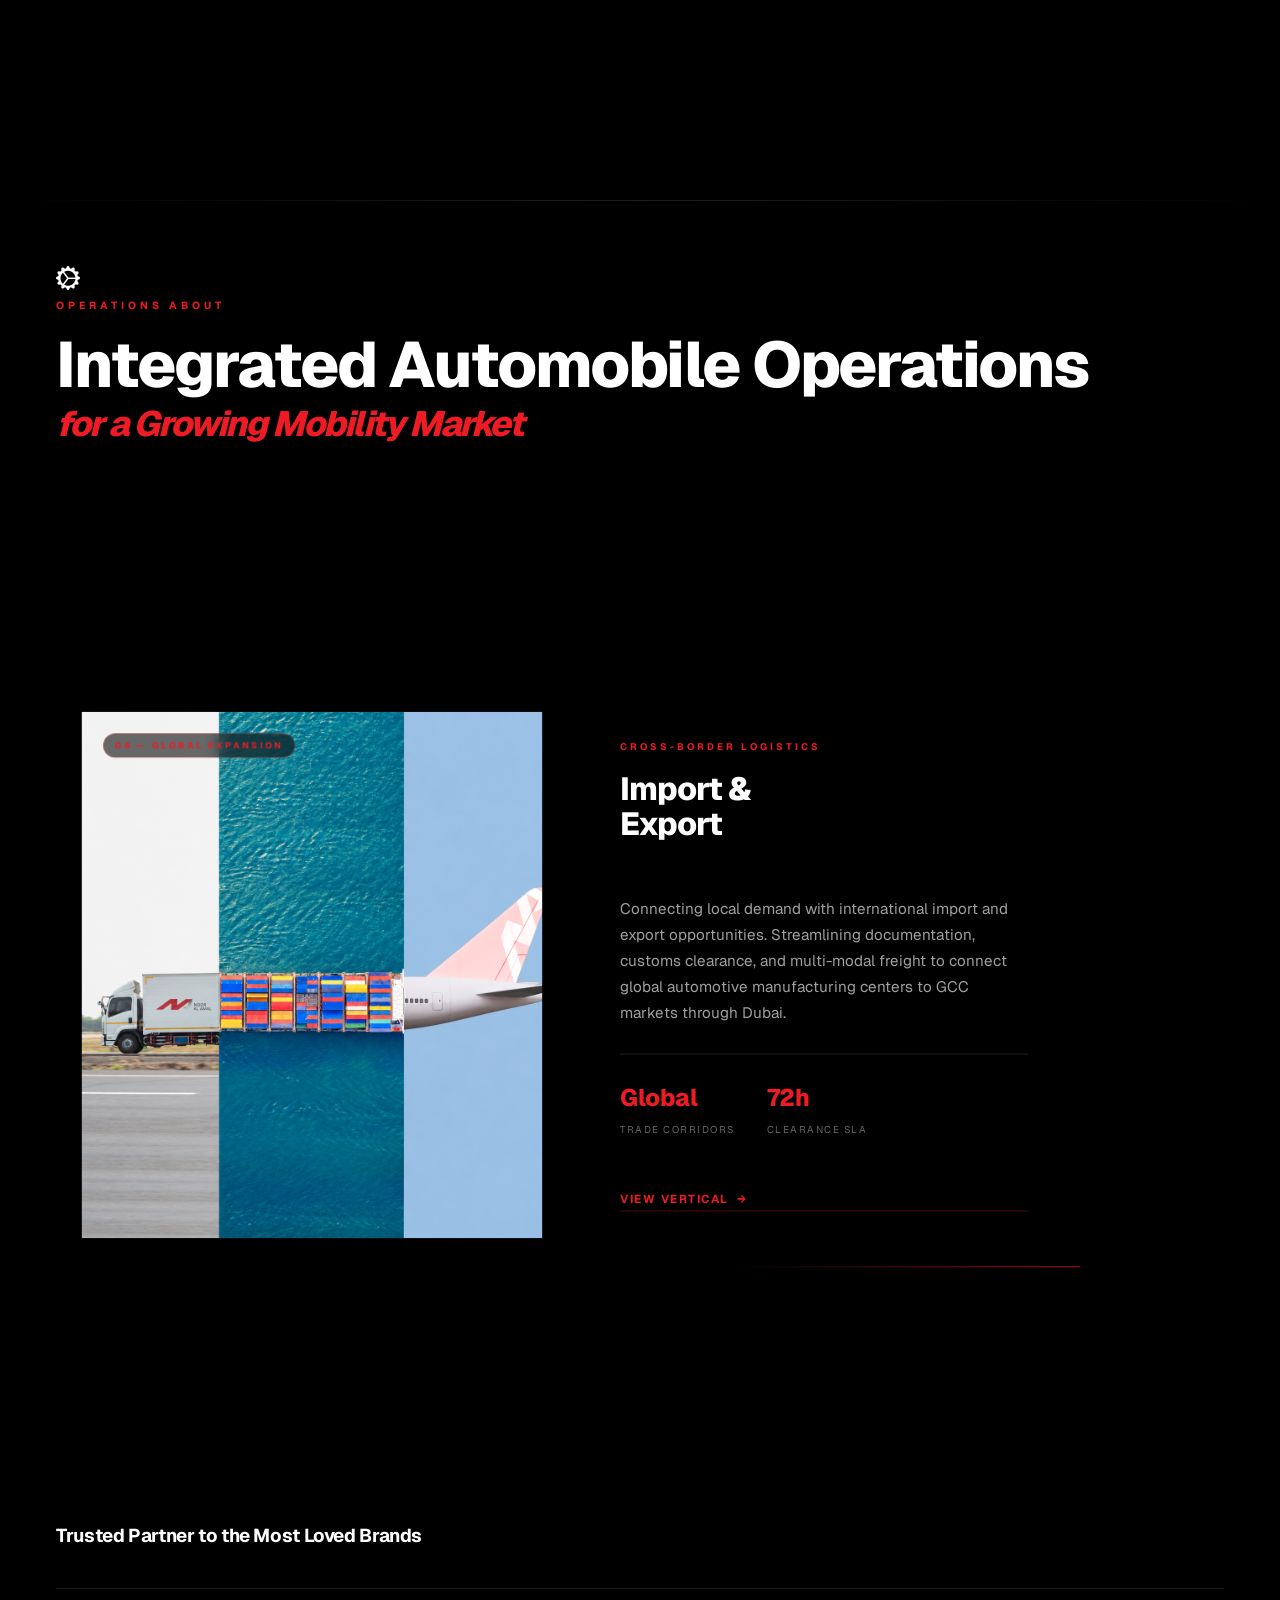
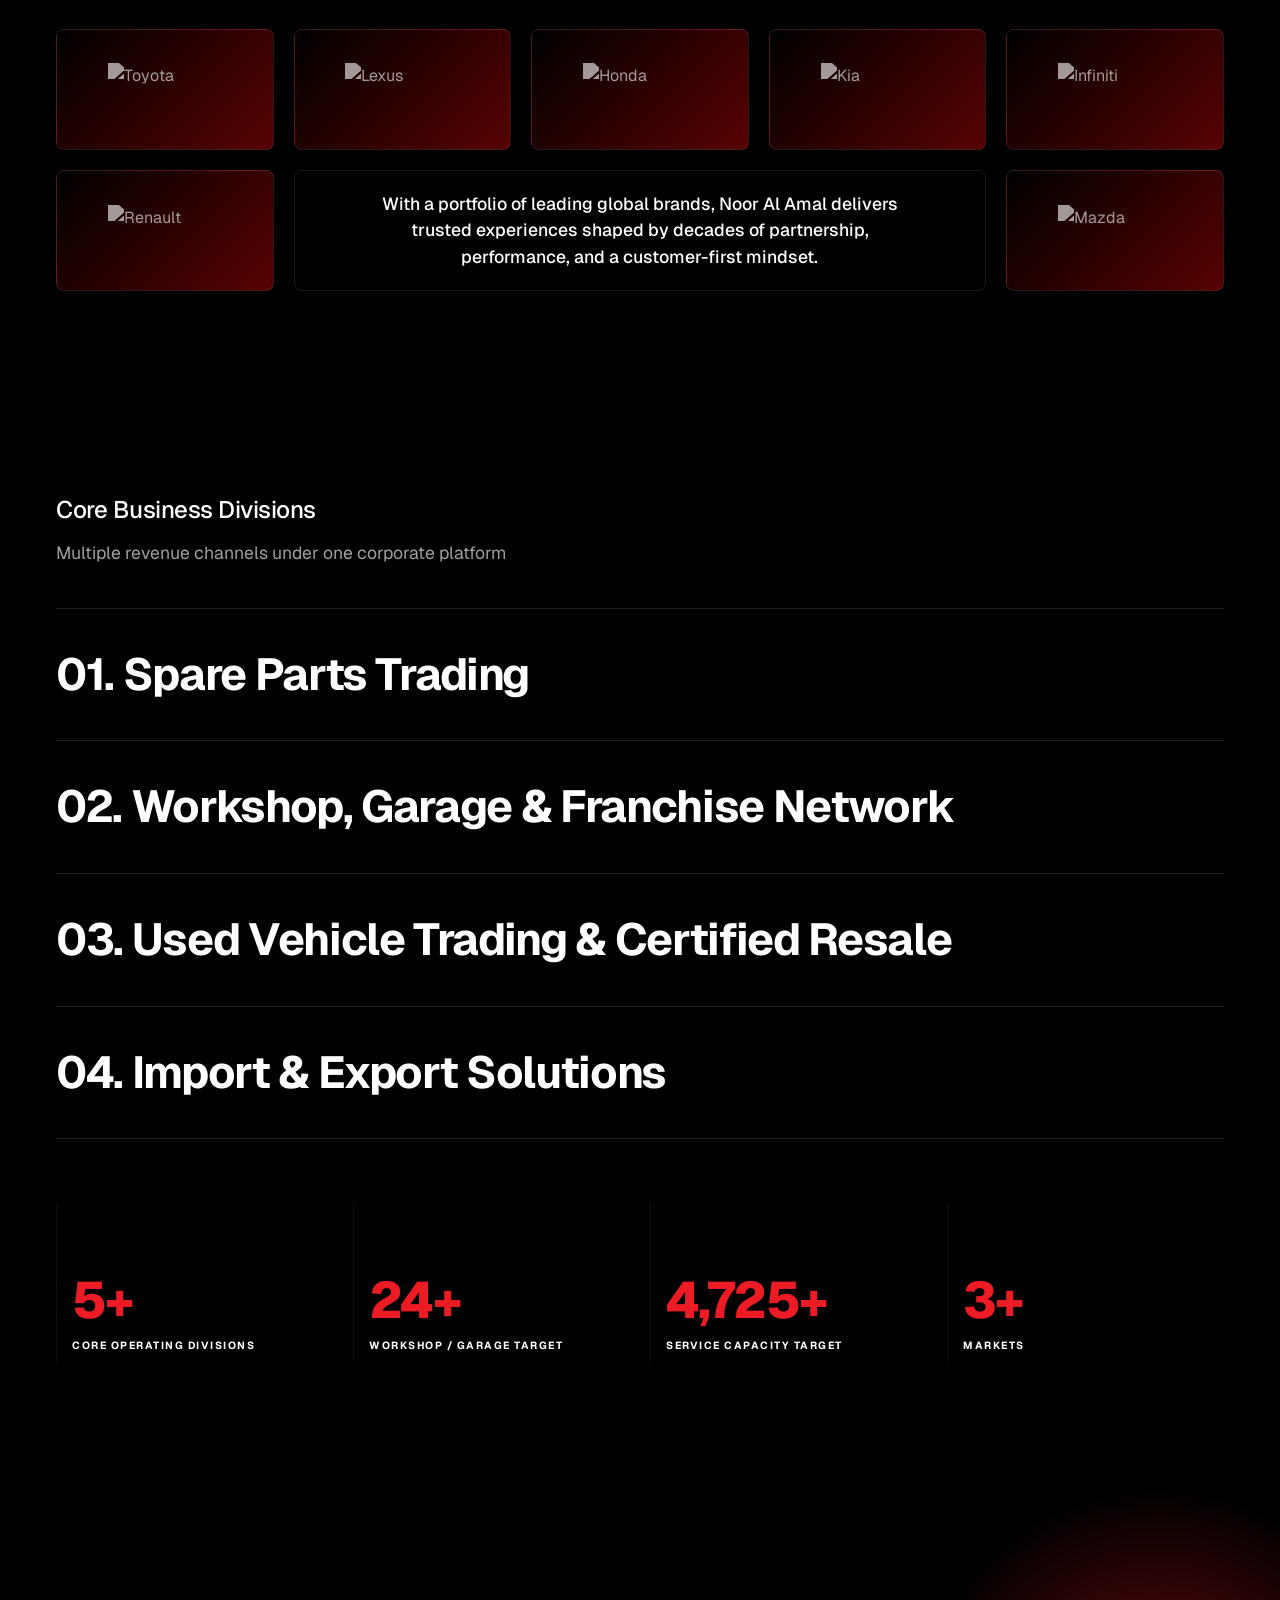
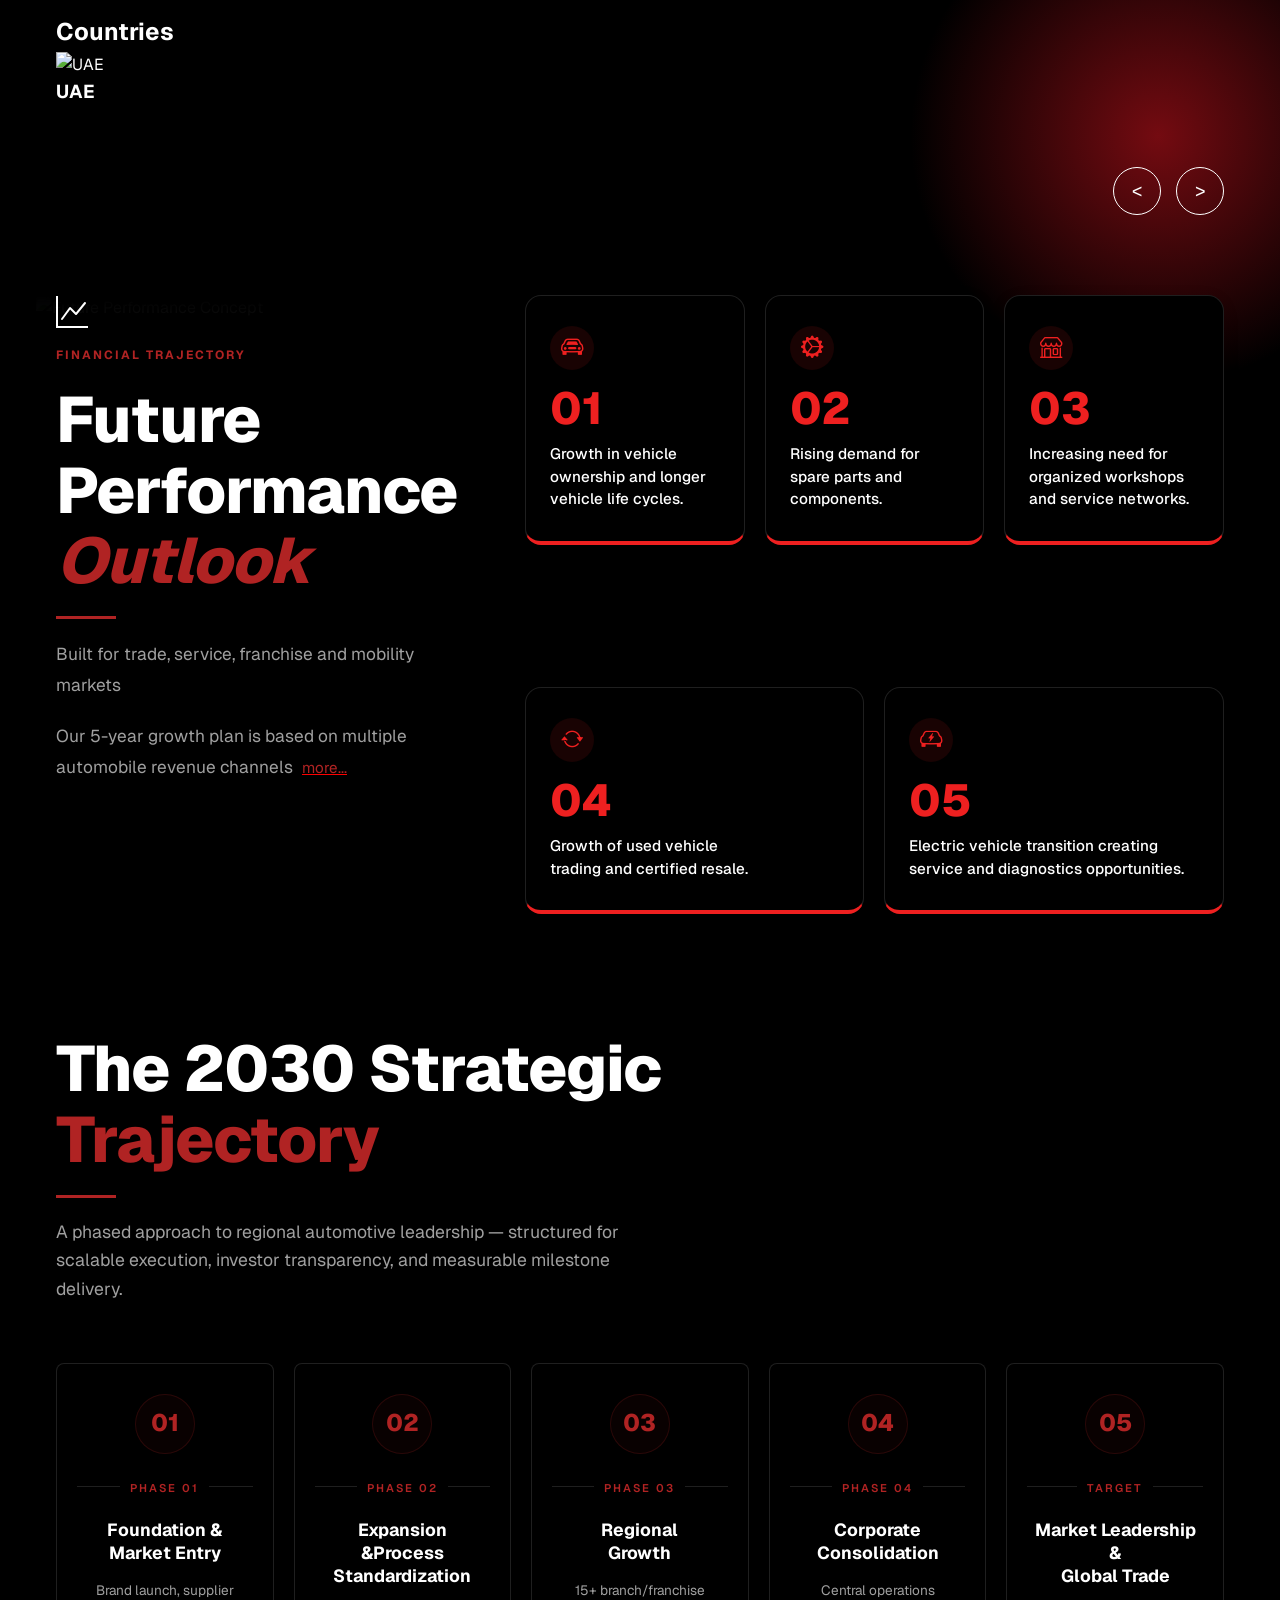
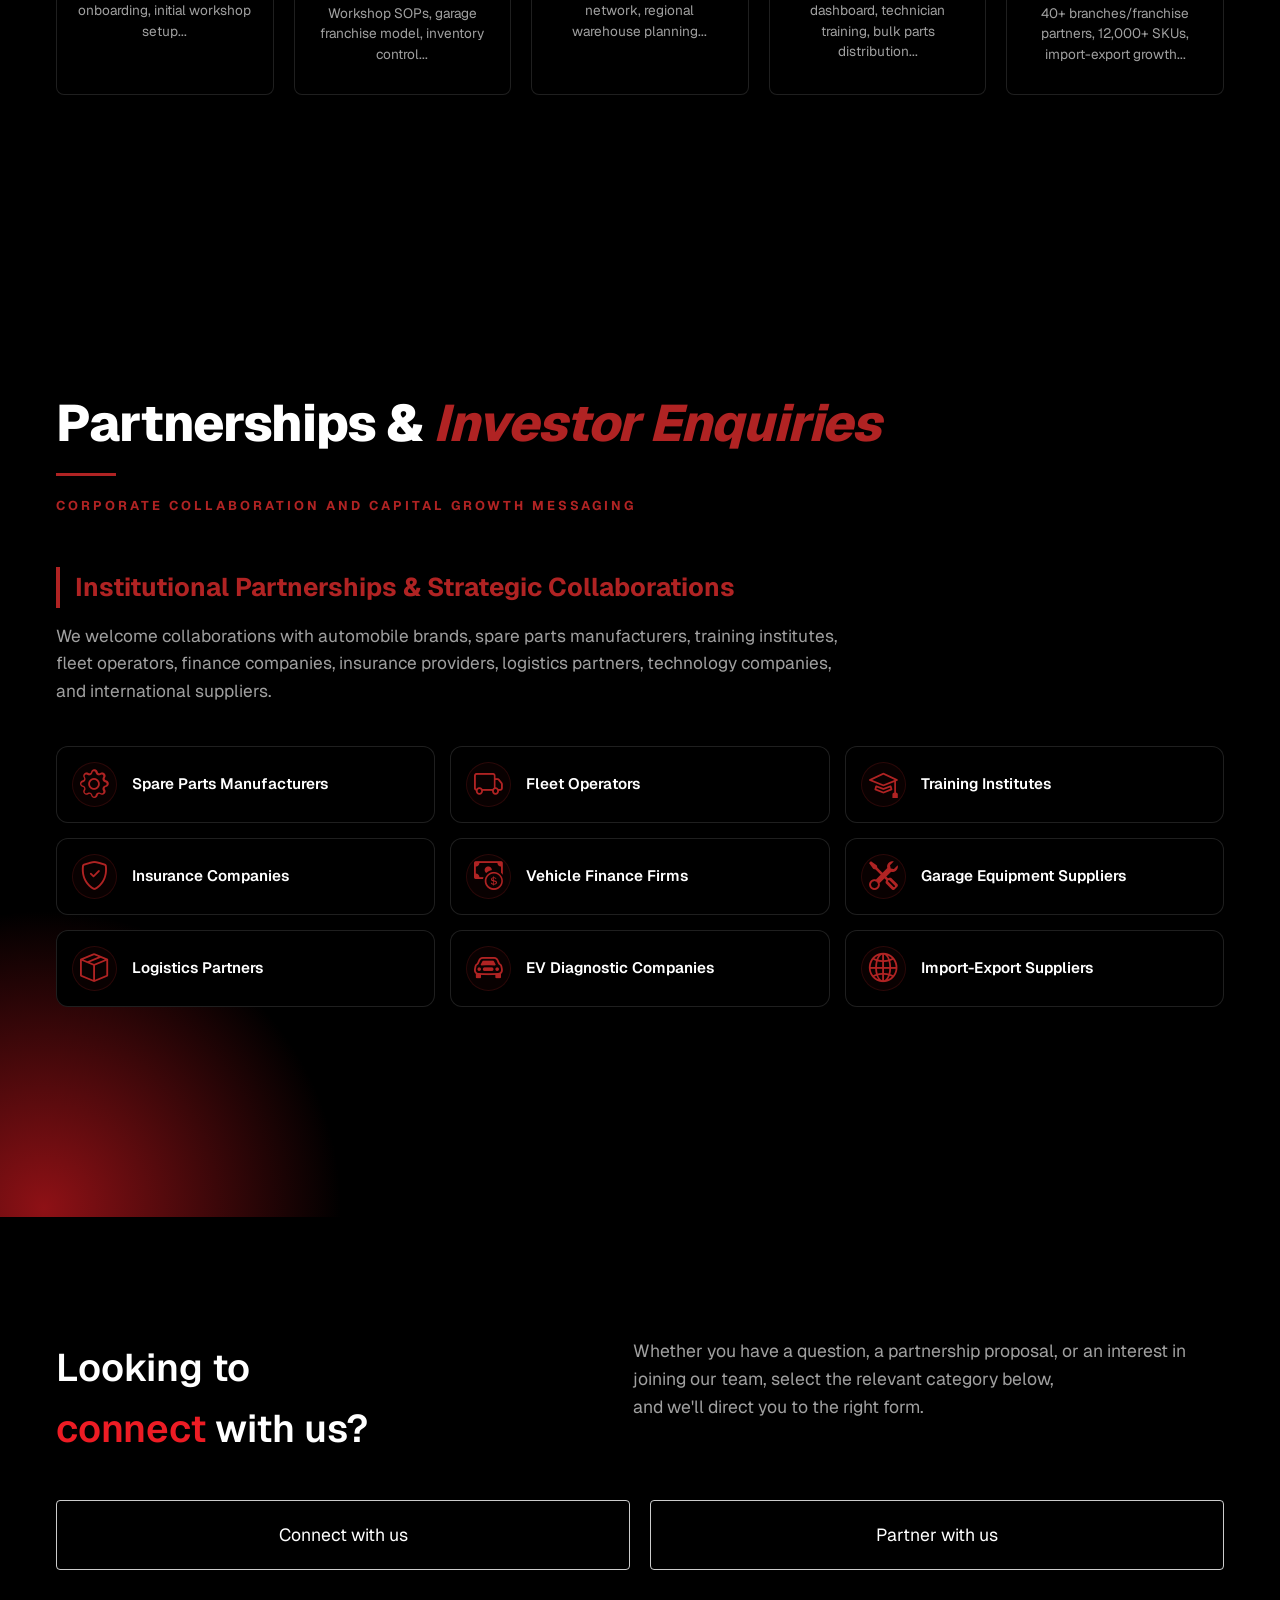
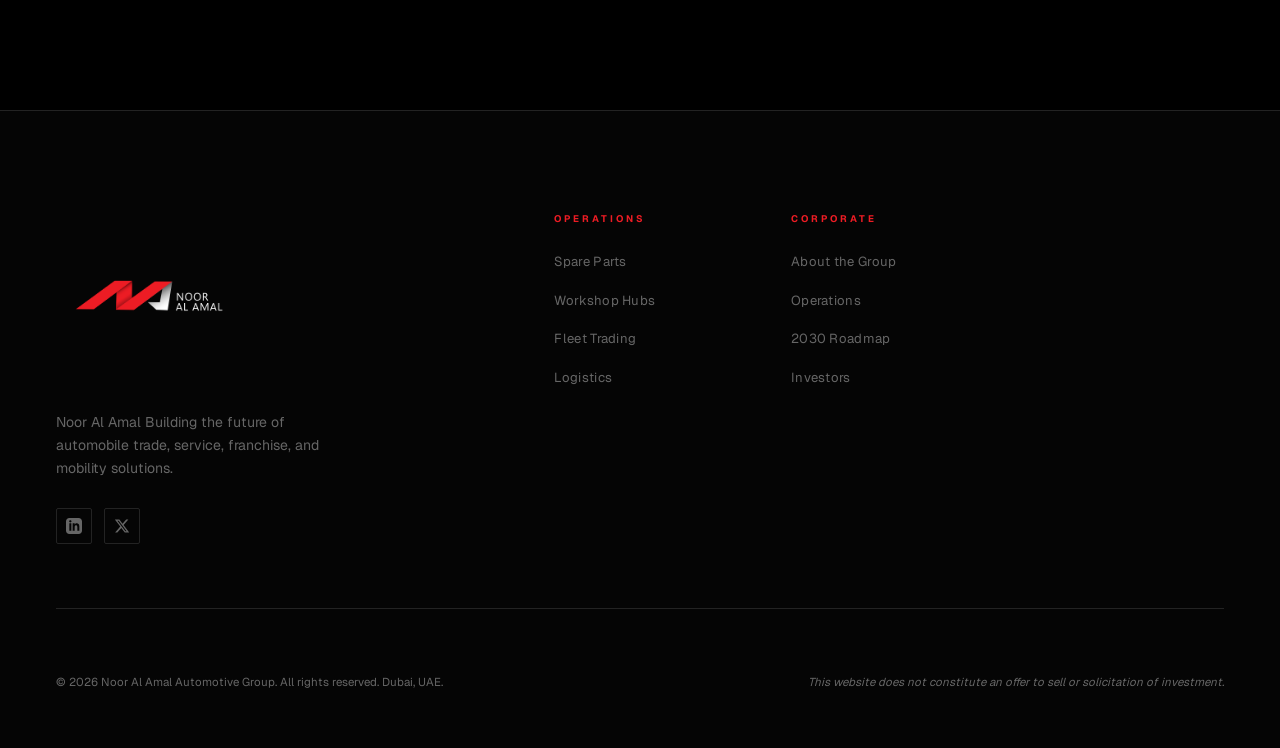
==== commit ff55be62: "fixed" ====
--- a/index.html
+++ b/index.html
@@ -273,7 +273,7 @@
                     <div class="oslide">
                         <div class="oslide-img osi-1">
                             <div class="osi-overlay">
-                                <img src="assets/images/spare-parts.png" alt="">
+                                <img src="assets/images/spare-parts.jpeg" alt="">
                             </div>
                             <div class="osi-label">01 — SUPPLY STRENGTH</div>
                             <div class="osi-pattern"></div>
@@ -298,7 +298,7 @@
                     <div class="oslide">
                         <div class="oslide-img osi-2">
                             <div class="osi-overlay">
-                                <img src="assets/images/workshop.png" alt="">
+                                <img src="assets/images/workshop.jpeg" alt="">
                             </div>
                             <div class="osi-label">02 — SERVICE NETWORK</div>
                             <div class="osi-pattern"></div>
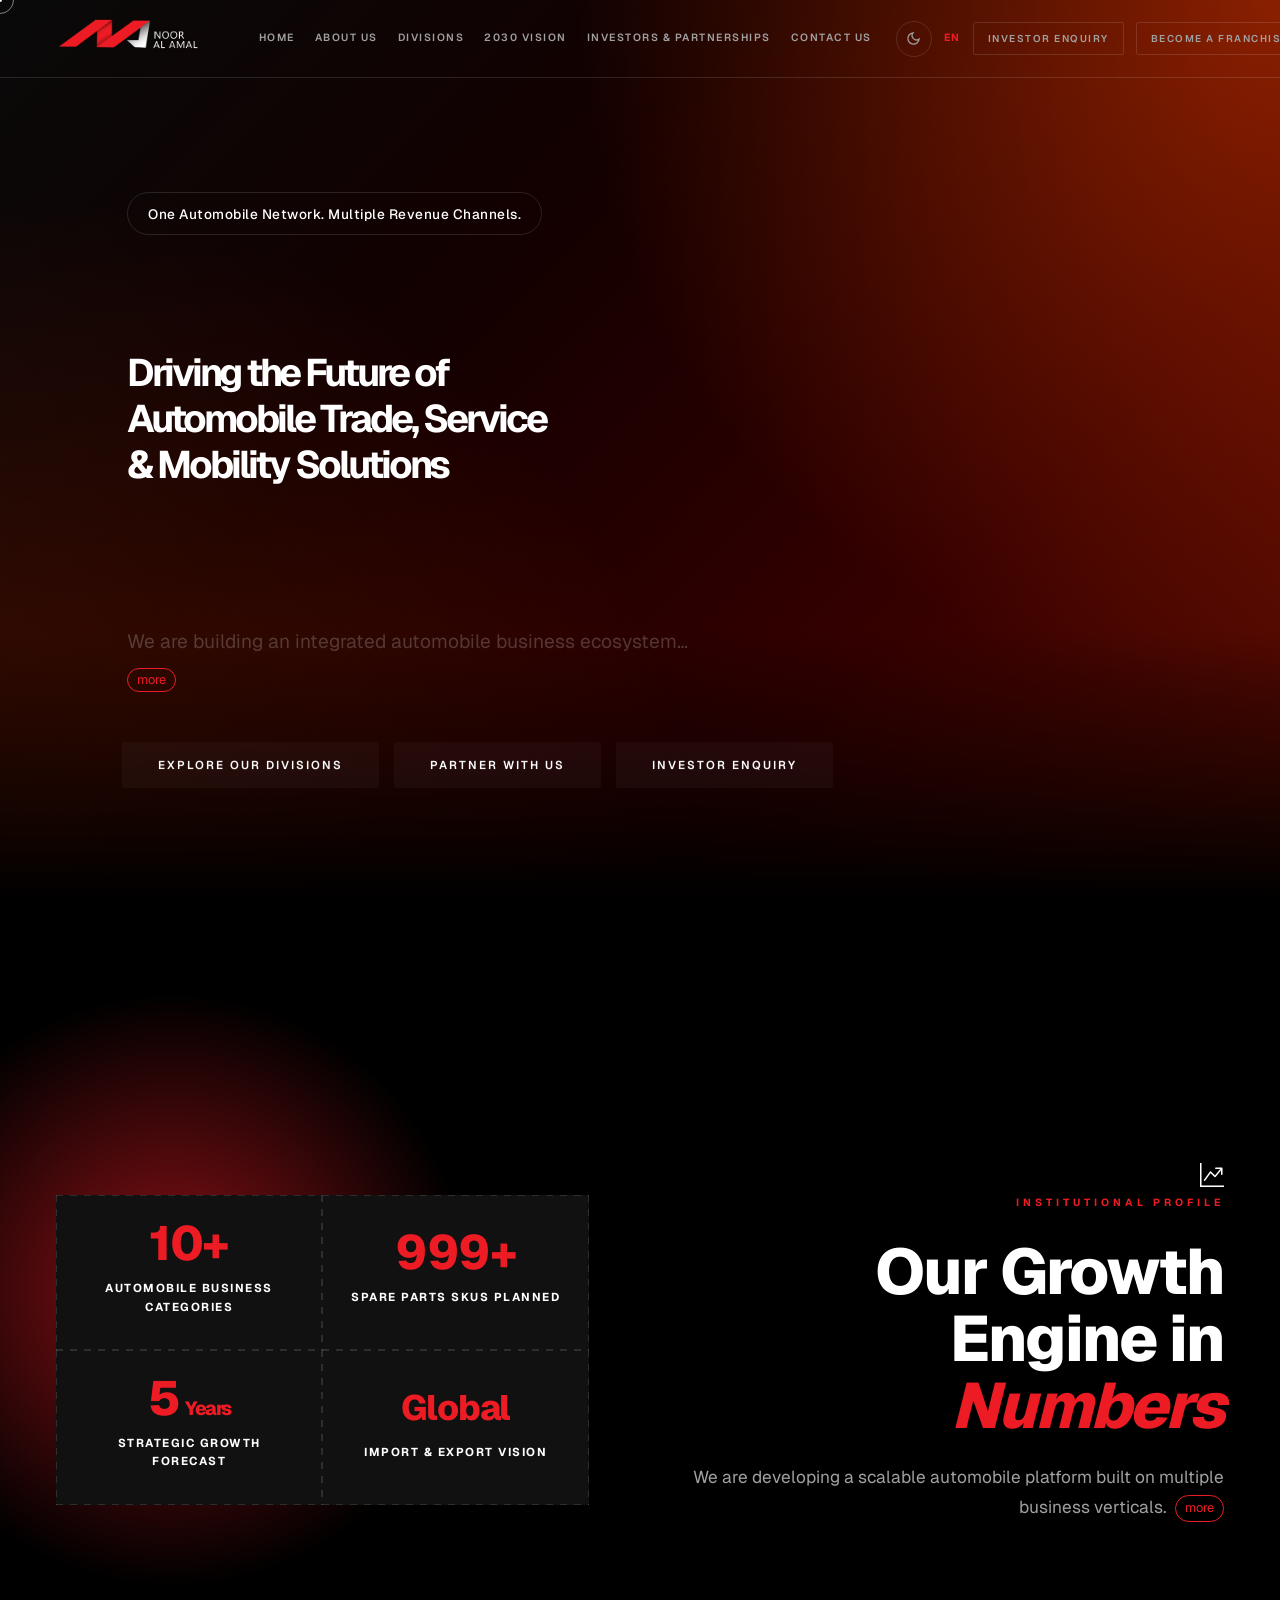
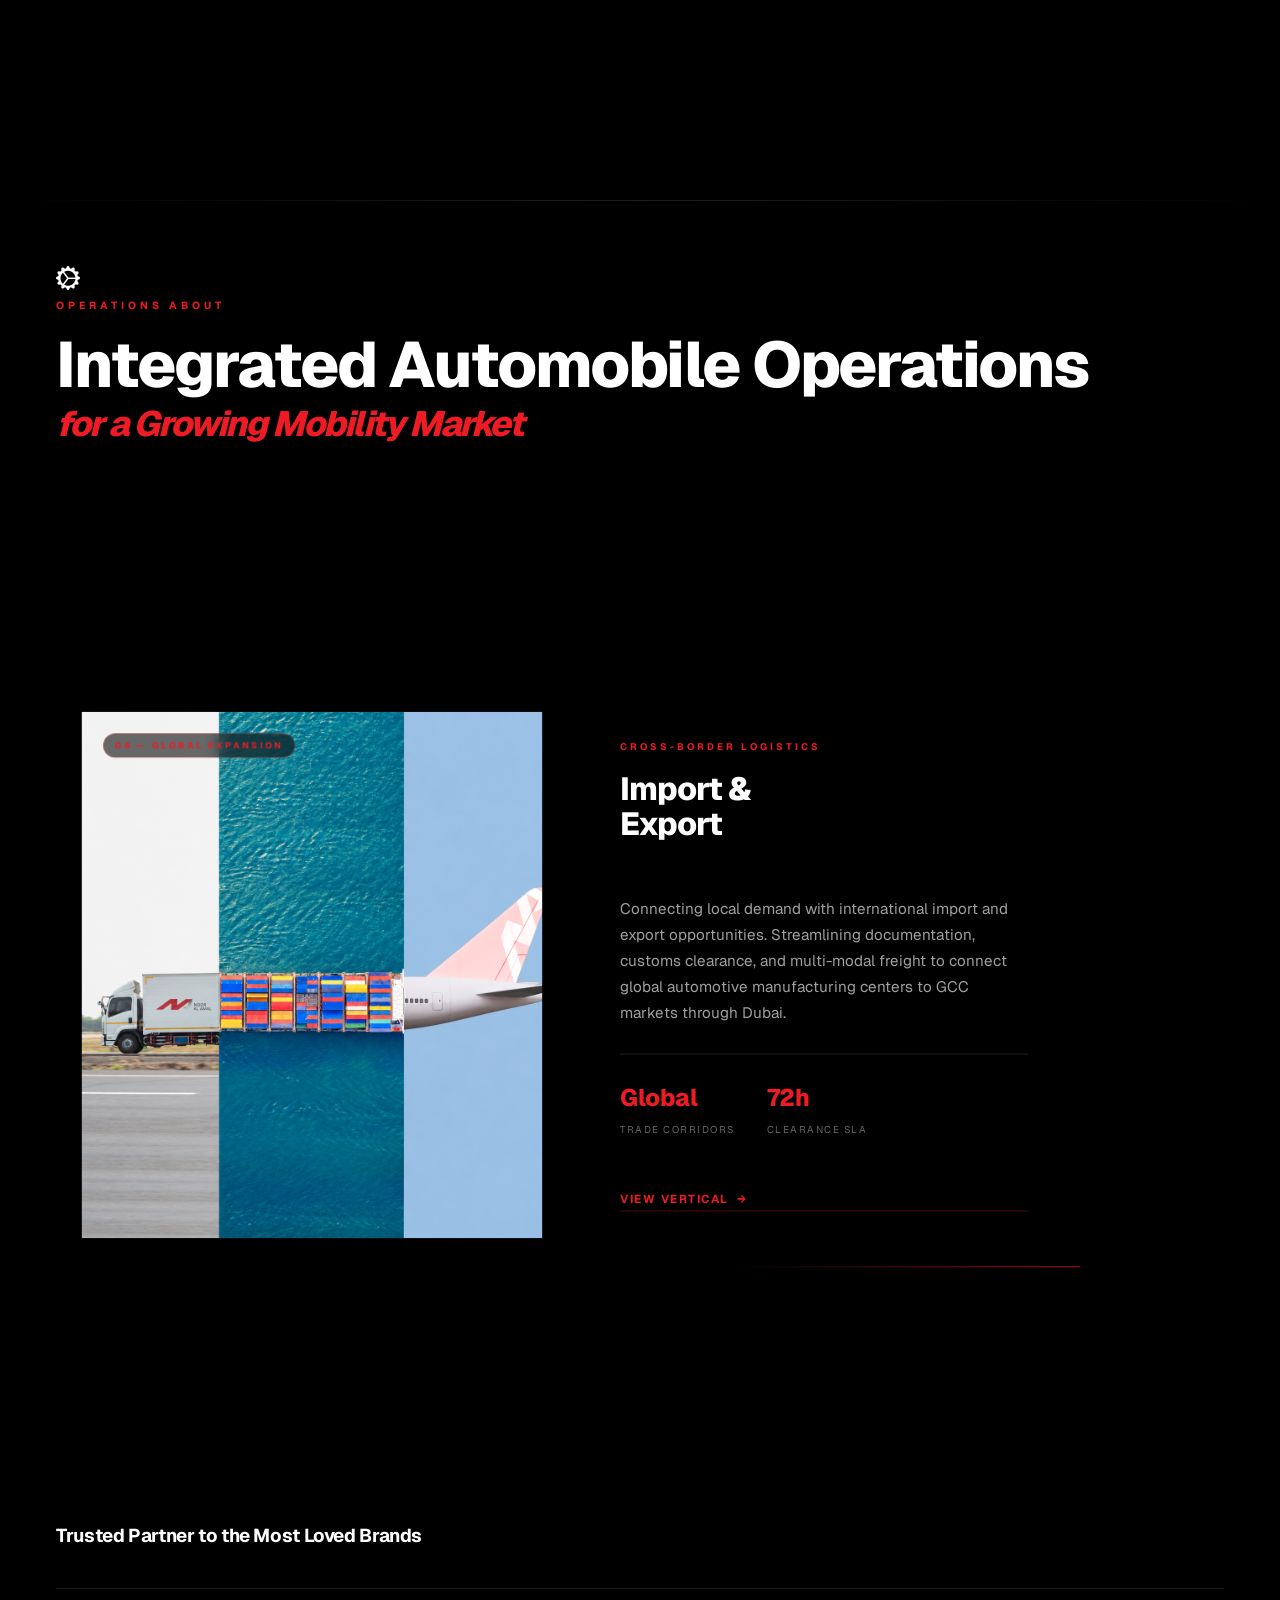
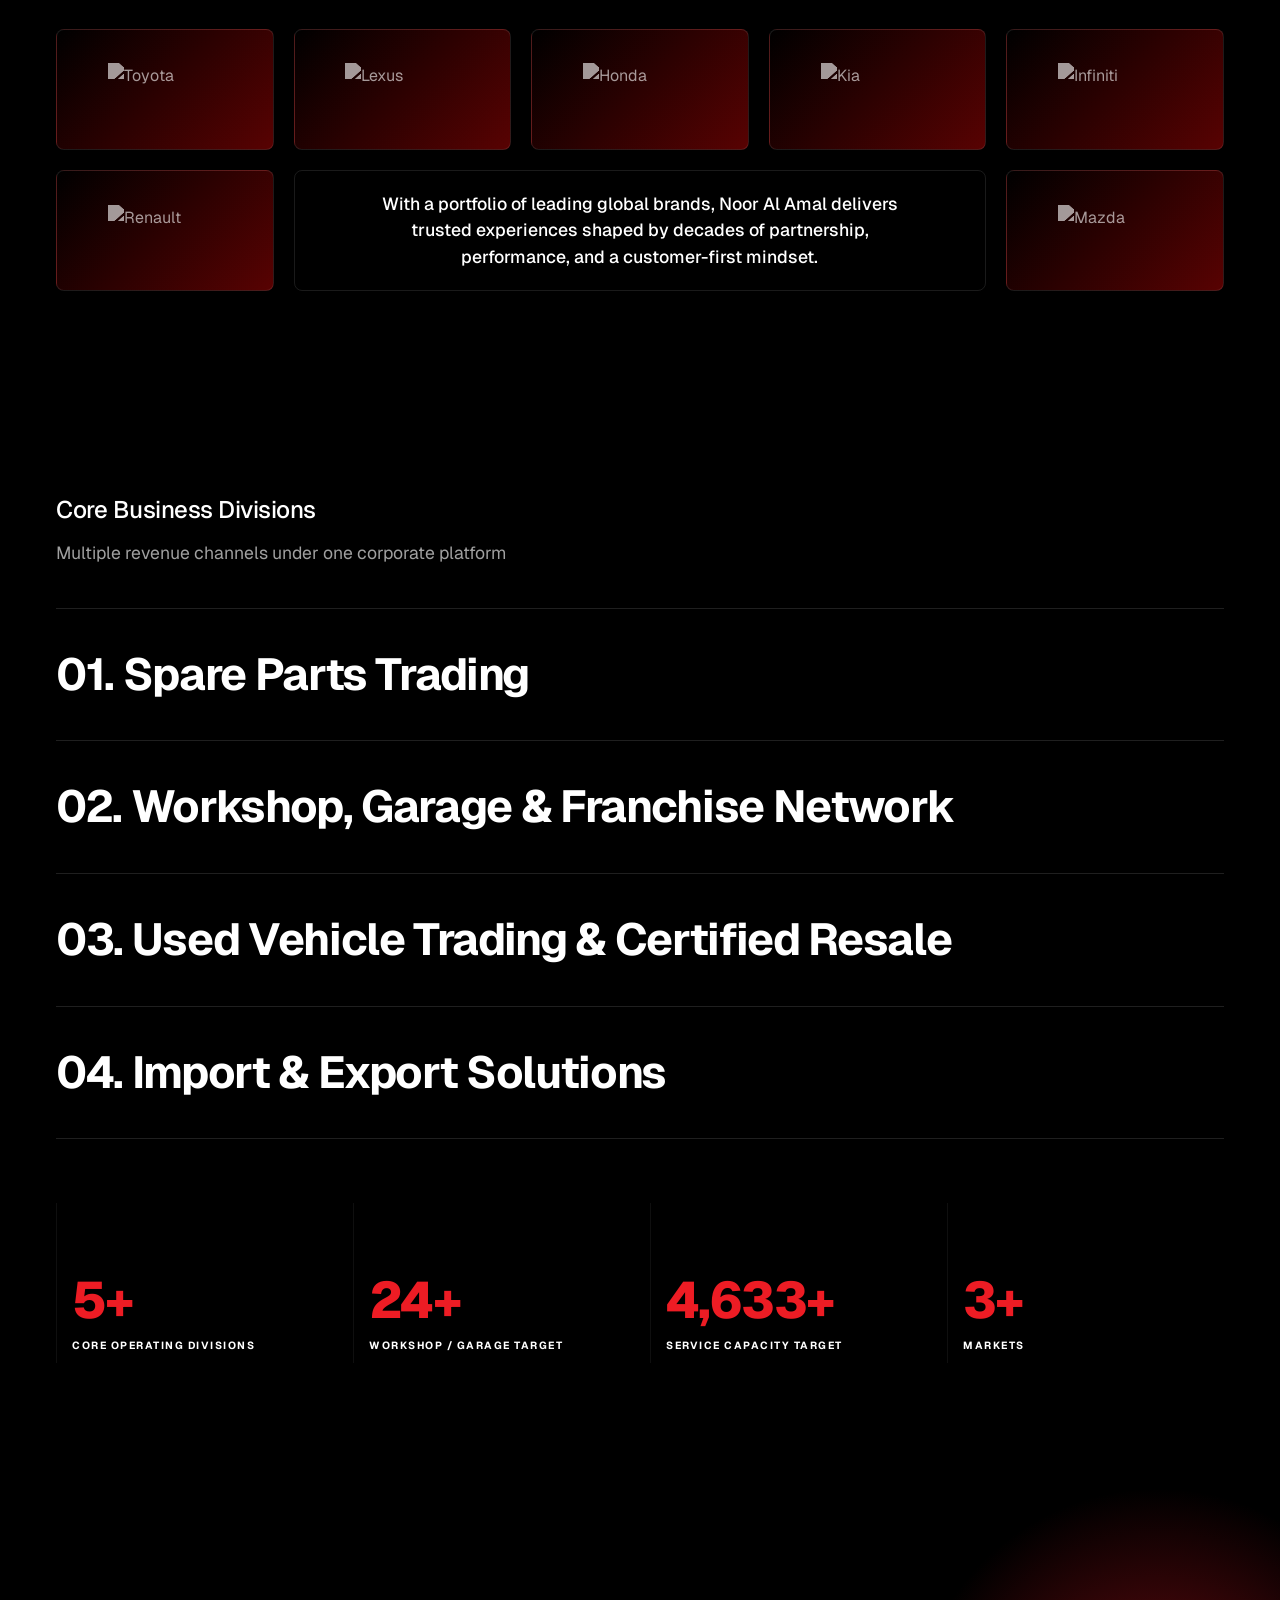
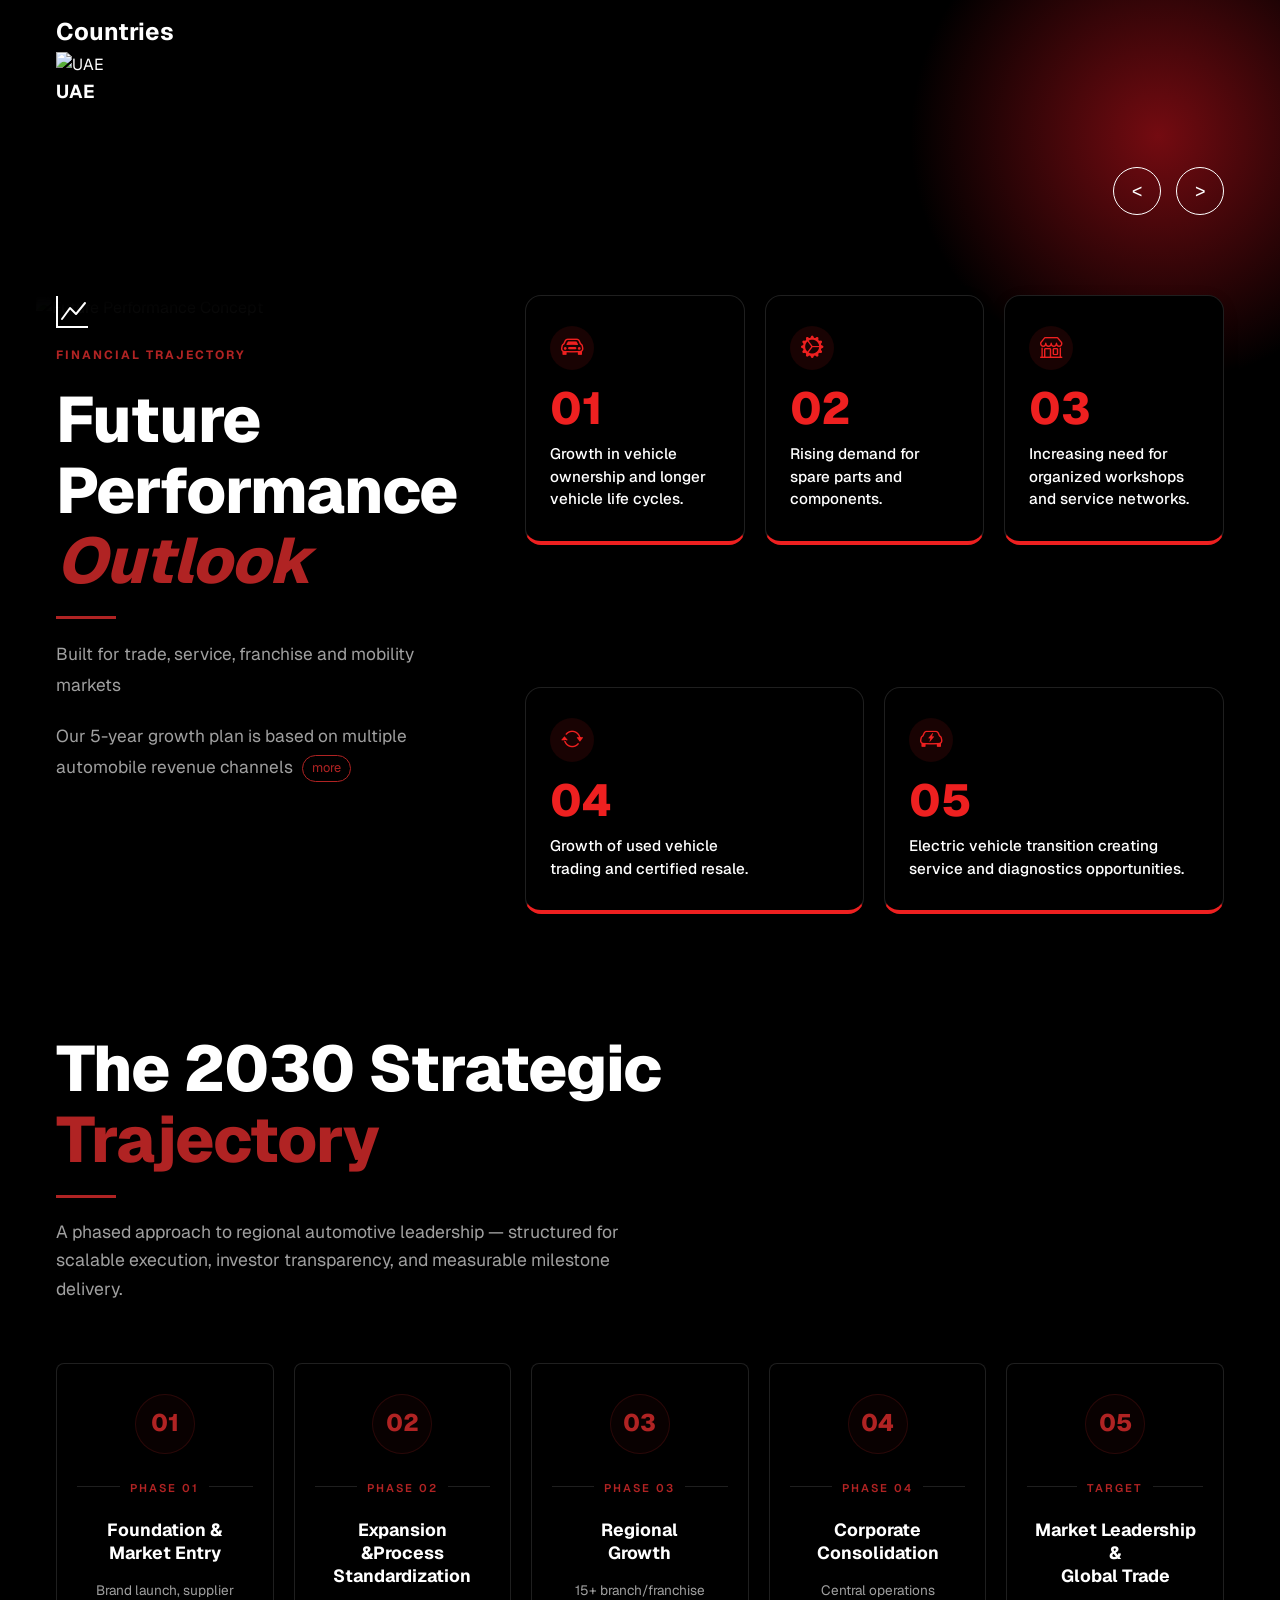
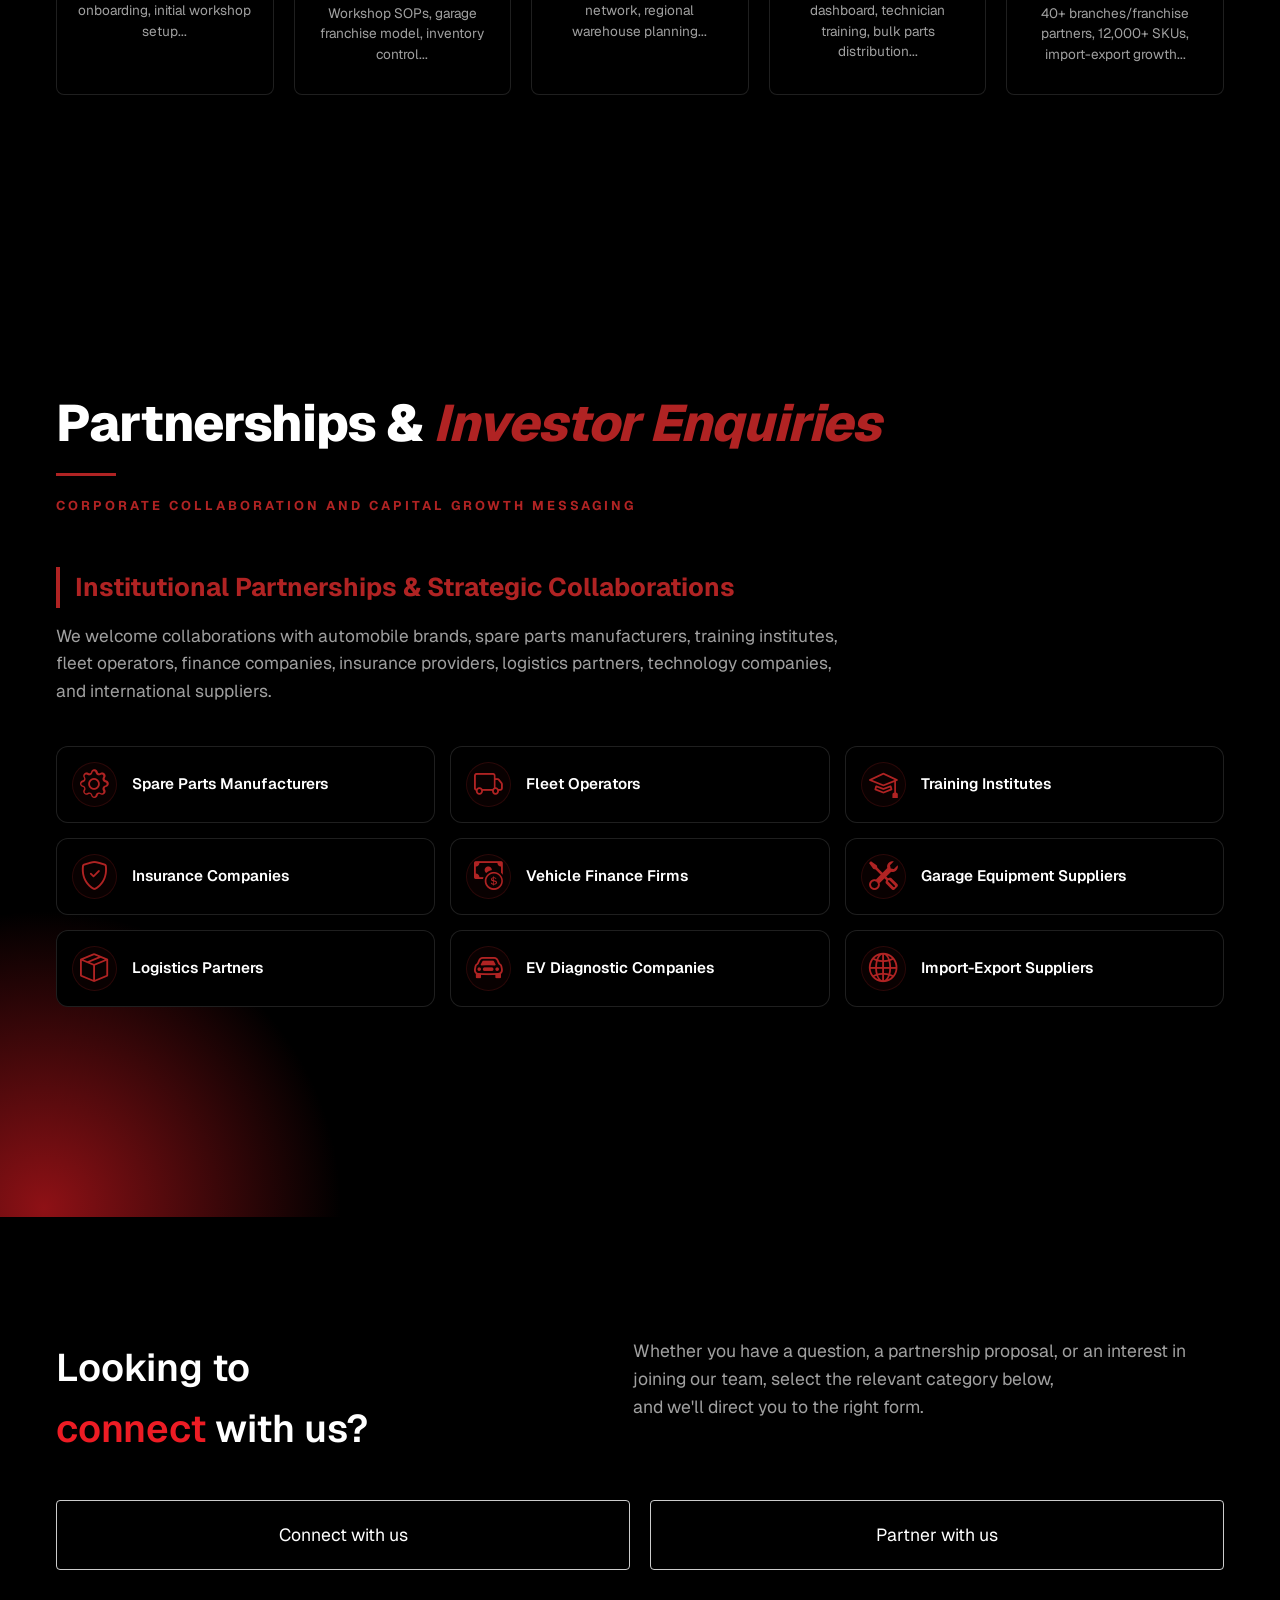
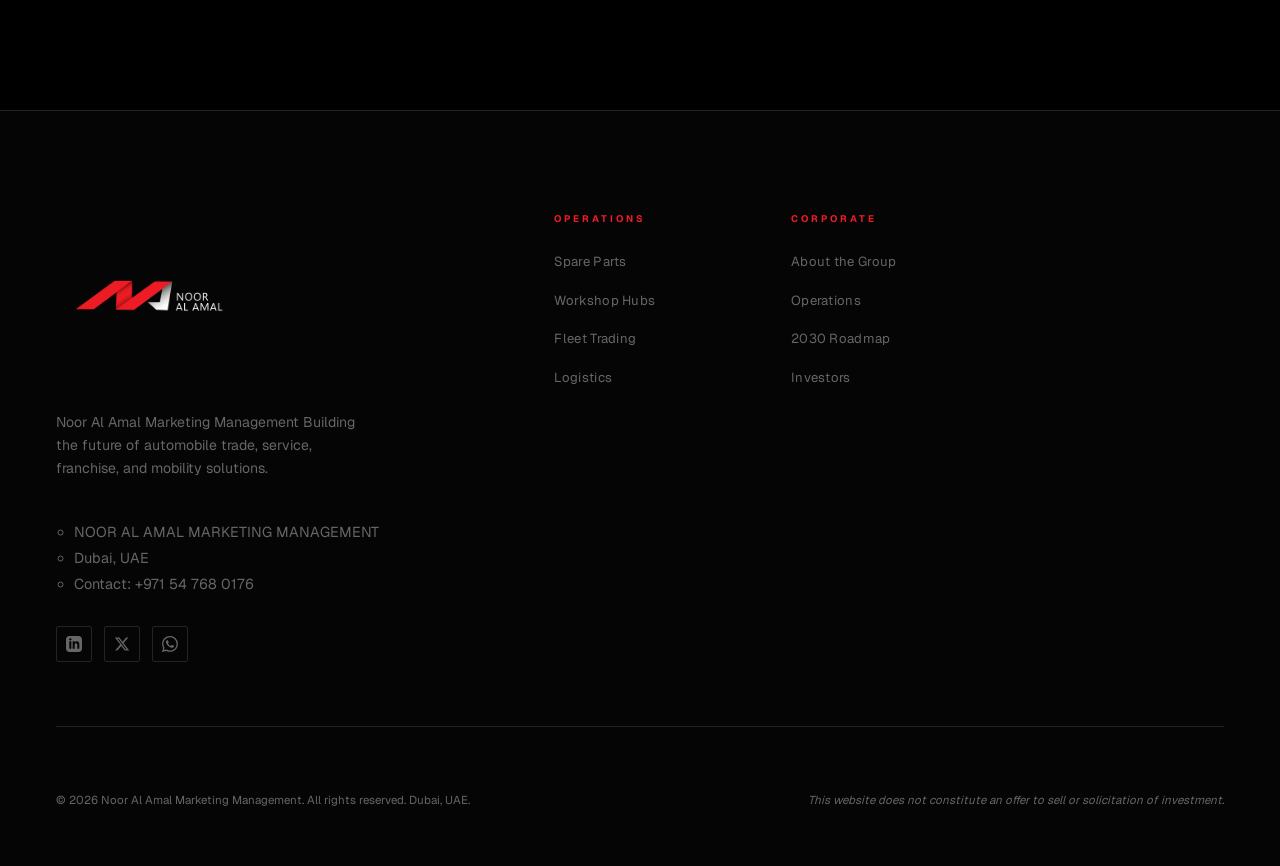
==== commit 8b386071: "about fixed" ====
--- a/index.html
+++ b/index.html
@@ -175,8 +175,8 @@
                         automobile supply partners.
                     </p>
                     <a href="javascript:void(0);"
-                        onclick="const desc = document.getElementById('hero-desc'); if(desc.style.webkitLineClamp === '1') { desc.style.webkitLineClamp = 'unset'; this.innerText = 'less...'; } else { desc.style.webkitLineClamp = '1'; this.innerText = 'more...'; }"
-                        style="color: var(--gold); font-size: 0.95rem; text-decoration: underline red;">more..</a>
+                        onclick="const desc = document.getElementById('hero-desc'); if(desc.style.webkitLineClamp === '1') { desc.style.webkitLineClamp = 'unset'; this.innerText = 'less'; } else { desc.style.webkitLineClamp = '1'; this.innerText = 'more'; }"
+                        style="color: var(--gold); font-size: 0.8rem; text-decoration: none; border: 1px solid currentColor; border-radius: 20px; padding: 1px 9px; display: inline-flex; align-items: center; justify-content: center; vertical-align: middle; transition: all 0.3s ease;">more</a>
                 </div>
                 <div class="hero-actions">
                     <a href="#Divisions" class="btn-ghost" style="border: none;">Explore Our Divisions</a>
@@ -214,8 +214,8 @@
                                 Research estimating the market at USD 489.45 billion in 2025 and projecting USD 643.78
                                 billion by 2033.</span>
                             <a href="javascript:void(0);"
-                                onclick="const moreText = document.getElementById('ov-more-text'); const dots = document.getElementById('ov-more-dots'); if(moreText.style.display === 'none') { moreText.style.display = 'inline'; dots.style.display = 'none'; this.innerText = 'less...'; } else { moreText.style.display = 'none'; dots.style.display = 'inline'; this.innerText = 'more...'; }"
-                                style="color: var(--gold); font-size: 0.95rem; text-decoration: underline red; margin-left: 5px;">more..</a>
+                                onclick="const moreText = document.getElementById('ov-more-text'); const dots = document.getElementById('ov-more-dots'); if(moreText.style.display === 'none') { moreText.style.display = 'inline'; dots.style.display = 'none'; this.innerText = 'less'; } else { moreText.style.display = 'none'; dots.style.display = 'inline'; this.innerText = 'more'; }"
+                                style="color: var(--gold); font-size: 0.8rem; text-decoration: none; border: 1px solid currentColor; border-radius: 20px; padding: 1px 9px; display: inline-flex; align-items: center; justify-content: center; vertical-align: middle; margin-left: 5px; transition: all 0.3s ease;">more</a>
                         </p>
                     </div>
                     <div class="ov-right">
@@ -606,8 +606,8 @@
                                     and
                                     global sourcing opportunities.</span>
                                 <a href="javascript:void(0);"
-                                    onclick="const moreText = document.getElementById('exc-more-text'); const dots = document.getElementById('exc-more-dots'); if(moreText.style.display === 'none') { moreText.style.display = 'inline'; dots.style.display = 'none'; this.innerText = 'less...'; } else { moreText.style.display = 'none'; dots.style.display = 'inline'; this.innerText = 'more...'; }"
-                                    style="color: #b02323; font-size: 0.95rem; text-decoration: underline red; margin-left: 5px;">more...</a>
+                                    onclick="const moreText = document.getElementById('exc-more-text'); const dots = document.getElementById('exc-more-dots'); if(moreText.style.display === 'none') { moreText.style.display = 'inline'; dots.style.display = 'none'; this.innerText = 'less'; } else { moreText.style.display = 'none'; dots.style.display = 'inline'; this.innerText = 'more'; }"
+                                    style="color: #b02323; font-size: 0.8rem; text-decoration: none; border: 1px solid currentColor; border-radius: 20px; padding: 1px 9px; display: inline-flex; align-items: center; justify-content: center; vertical-align: middle; margin-left: 5px; transition: all 0.3s ease;">more</a>
                             </p>
                         </div>
                     </div>
@@ -883,9 +883,16 @@
                         <img src="assets/images/noor-logo-dark.png" alt="ANA Logo" class="logo-mark dark-logo">
                         <img src="assets/images/noor-logo-light.svg" alt="ANA Logo" class="logo-mark light-logo">
                     </a>
-                    <p class="footer-desc">Noor Al Amal Building the future of automobile trade, service, franchise,
-                        and mobility solutions.
-                    </p>
+                    <div style="display: flex; flex-wrap: wrap; gap: 40px; margin: 20px 0 28px;">
+                        <p class="footer-desc" style="margin: 0;">Noor Al Amal Marketing Management Building the future of automobile trade, service, franchise,
+                            and mobility solutions.
+                        </p>
+                        <ul style="padding-left: 18px; margin: 0; font-size: 0.9rem; color: var(--text-3); line-height: 1.8; list-style-type: circle;">
+                            <li>NOOR AL AMAL MARKETING MANAGEMENT</li>
+                            <li>Dubai, UAE</li>
+                            <li>Contact: <a href="tel:+971547680176" style="color: inherit; text-decoration: none;" class="hover-text-red">+971 54 768 0176</a></li>
+                        </ul>
+                    </div>
                     <div class="footer-socials">
                         <a href="#" aria-label="LinkedIn" class="soc">
                             <svg viewBox="0 0 24 24" width="16" height="16" fill="currentColor">
@@ -899,6 +906,11 @@
                                     d="M18.244 2.25h3.308l-7.227 8.26 8.502 11.24H16.17l-5.214-6.817L4.99 21.75H1.68l7.73-8.835L1.254 2.25H8.08l4.713 6.231zm-1.161 17.52h1.833L7.084 4.126H5.117z" />
                             </svg>
                         </a>
+                        <a href="https://wa.me/971547680176" aria-label="WhatsApp" class="soc" target="_blank" rel="noopener noreferrer">
+                            <svg viewBox="0 0 16 16" width="16" height="16" fill="currentColor">
+                                <path d="M13.601 2.326A7.854 7.854 0 0 0 7.994 0C3.627 0 .068 3.558.064 7.926c0 1.399.366 2.76 1.057 3.965L0 16l4.204-1.102a7.933 7.933 0 0 0 3.79.965h.004c4.368 0 7.926-3.558 7.93-7.93A7.898 7.898 0 0 0 13.6 2.326zM7.994 14.521a6.573 6.573 0 0 1-3.356-.92l-.24-.144-2.494.654.666-2.433-.156-.251a6.56 6.56 0 0 1-1.007-3.505c0-3.626 2.957-6.584 6.591-6.584a6.56 6.56 0 0 1 4.66 1.931 6.557 6.557 0 0 1 1.928 4.66c-.004 3.639-2.961 6.592-6.592 6.592zm3.615-4.934c-.197-.099-1.17-.578-1.353-.646-.182-.065-.315-.099-.445.099-.133.197-.513.646-.627.775-.114.133-.232.148-.43.05-.197-.1-.836-.308-1.592-.985-.59-.525-.985-1.175-1.103-1.372-.114-.198-.011-.304.088-.403.087-.088.197-.232.296-.346.1-.114.133-.198.198-.33.065-.134.034-.248-.015-.347-.05-.099-.445-1.076-.612-1.47-.16-.389-.323-.335-.445-.34-.114-.007-.247-.007-.38-.007a.729.729 0 0 0-.529.247c-.182.198-.691.677-.691 1.654 0 .977.71 1.916.81 2.049.098.133 1.394 2.132 3.383 2.992.47.205.84.326 1.129.418.475.152.904.129 1.246.08.38-.058 1.171-.48 1.338-.943.164-.464.164-.86.114-.943-.049-.084-.182-.133-.38-.232z"/>
+                            </svg>
+                        </a>
                     </div>
                 </div>
                 <div class="footer-links">
@@ -924,7 +936,7 @@
                 </div>
             </div>
             <div class="footer-bottom">
-                <p>&copy; 2026 Noor Al Amal Automotive Group. All rights reserved. Dubai, UAE.</p>
+                <p>&copy; 2026 Noor Al Amal Marketing Management. All rights reserved. Dubai, UAE.</p>
                 <p class="footer-legal">This website does not constitute an offer to sell or solicitation of investment.
                 </p>
             </div>
